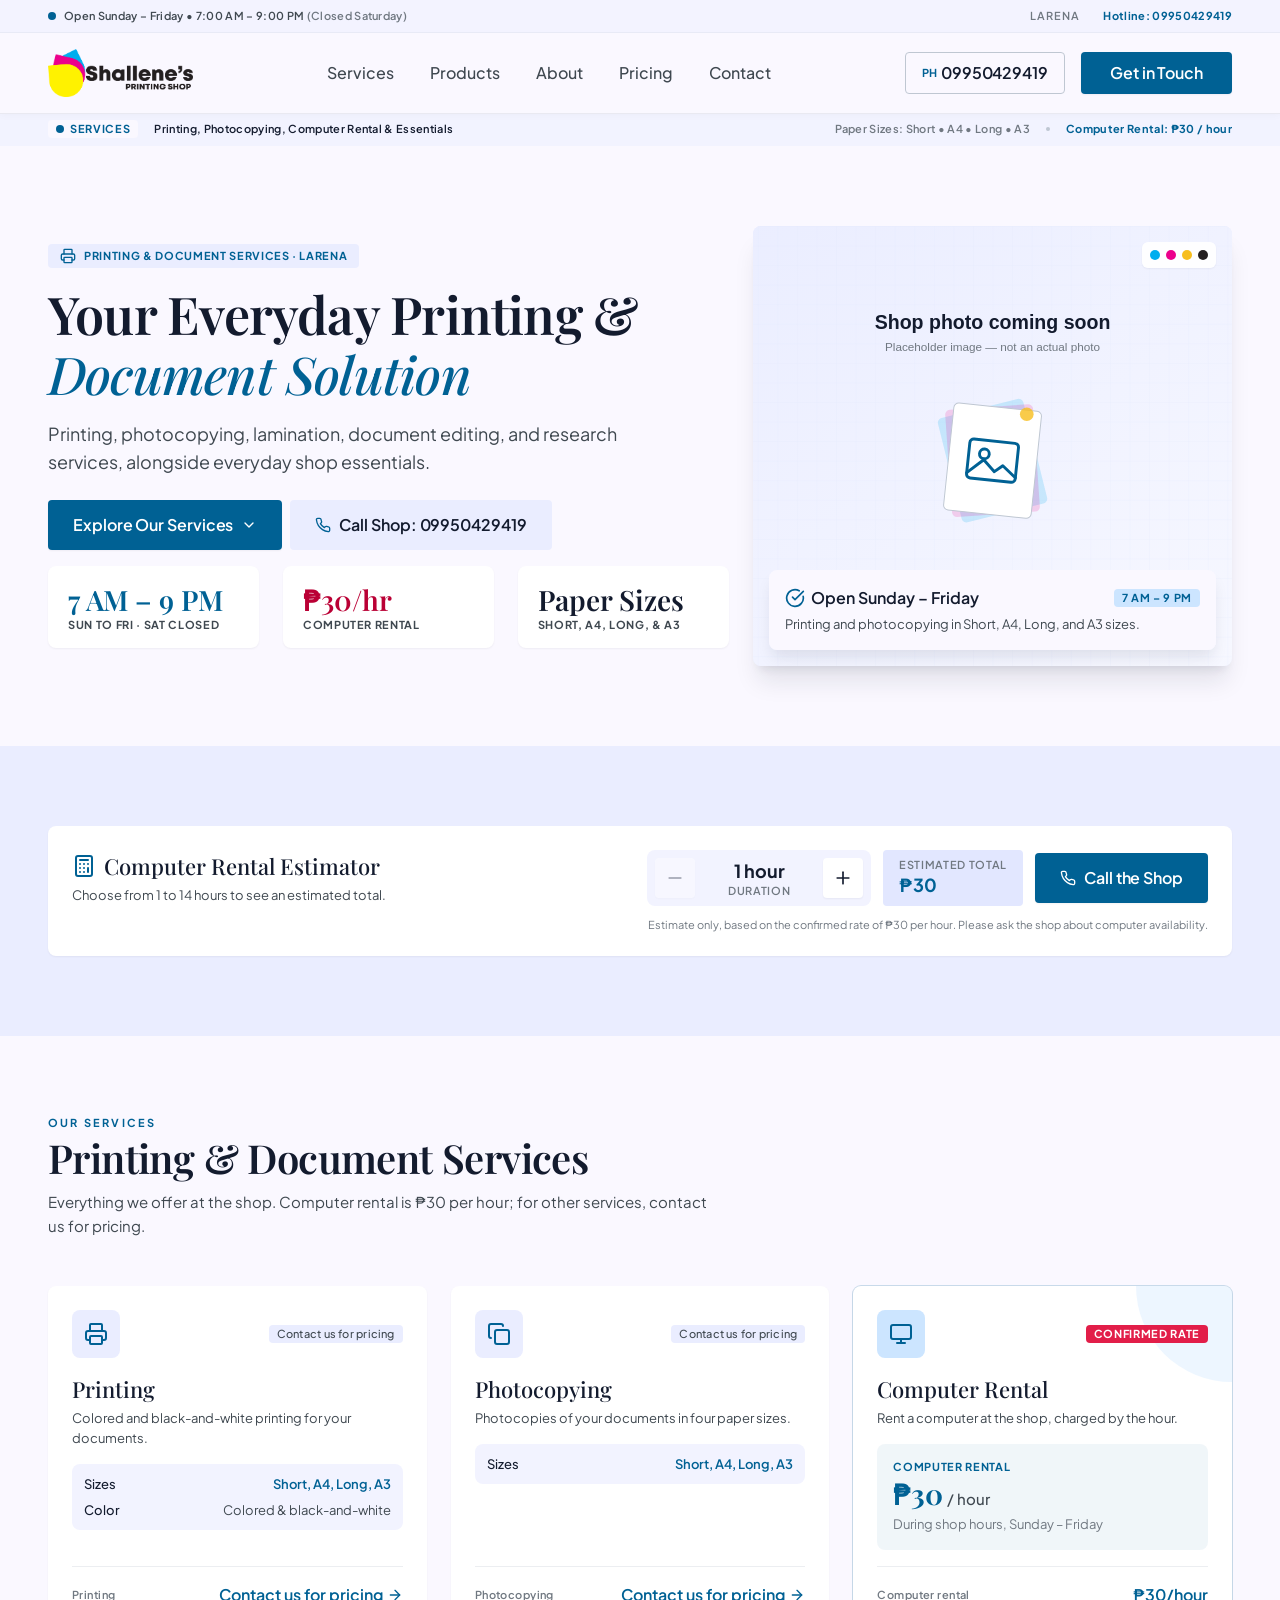
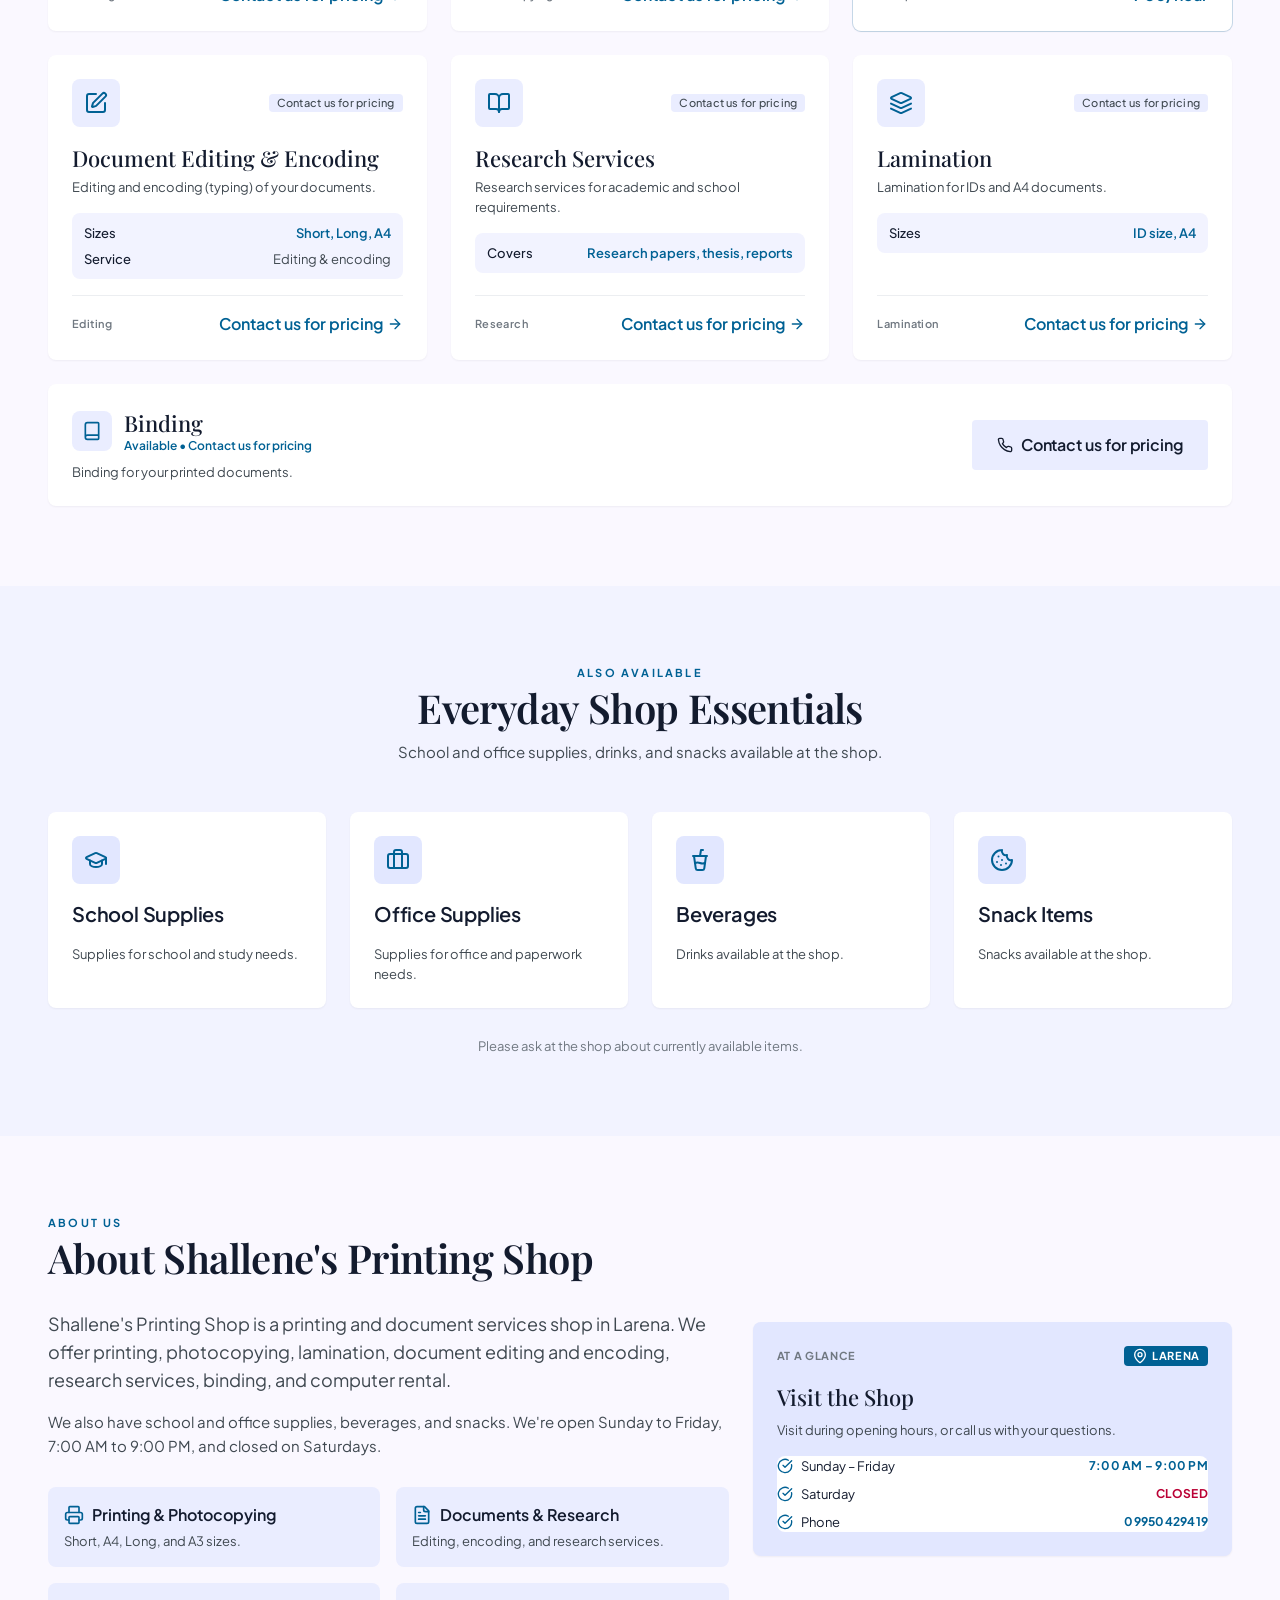
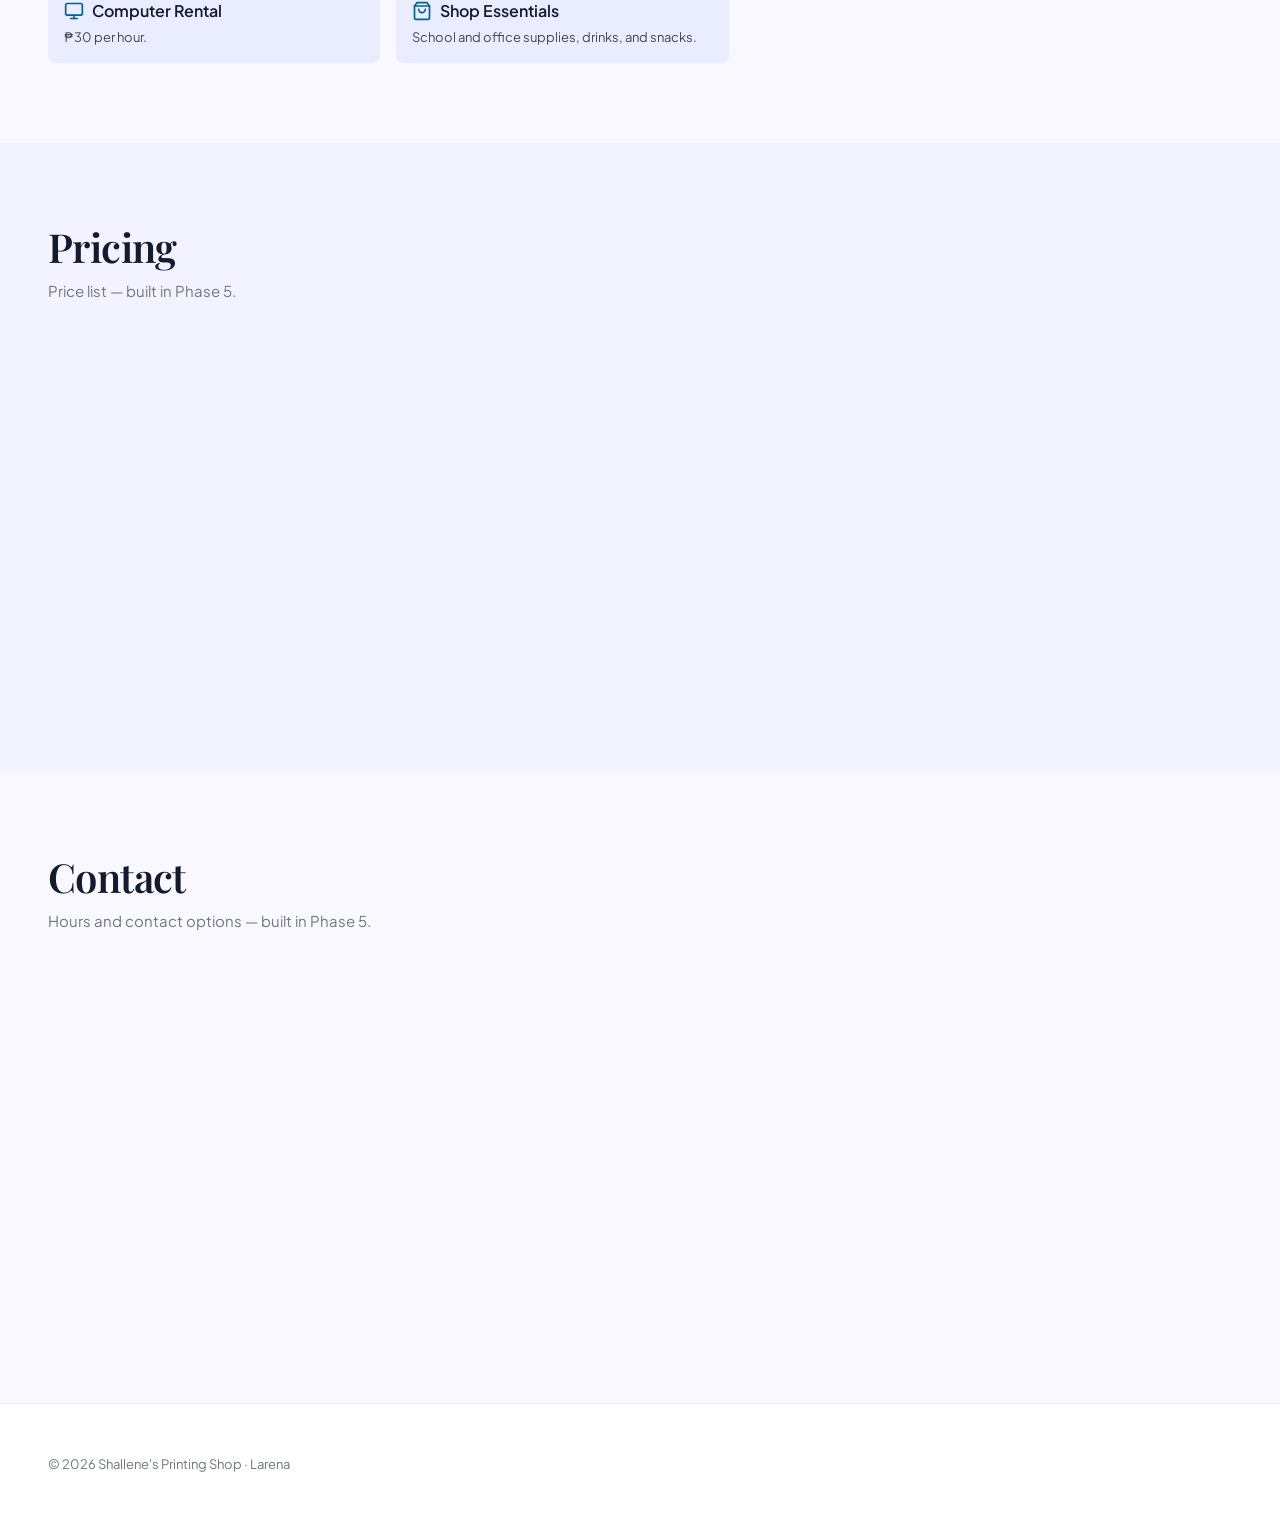
==== index.html @ 962539e9 "Phases 3-4: hero, rental estimator, Lucide icons, services, products, about" ====
<!DOCTYPE html>
<html lang="en">
<head>
  <meta charset="UTF-8">
  <!-- viewport-fit=cover lets the bottom navigation respect the iPhone home bar -->
  <meta name="viewport" content="width=device-width, initial-scale=1.0, viewport-fit=cover">

  <!-- SEO -->
  <title>Shallene's Printing Shop | Printing, Photocopying &amp; Document Services in Larena</title>
  <meta name="description" content="Shallene's Printing Shop in Larena offers printing, photocopying, lamination, document editing and encoding, research services, binding, and computer rental. Open Sunday to Friday, 7:00 AM – 9:00 PM.">

  <!-- Open Graph (how the page looks when shared on Facebook/Messenger) -->
  <meta property="og:type" content="website">
  <meta property="og:title" content="Shallene's Printing Shop">
  <meta property="og:description" content="Printing, photocopying, lamination, document services, and computer rental in Larena. Open Sunday to Friday, 7:00 AM – 9:00 PM.">
  <!-- TODO: add og:image and og:url once the website has a live address. -->

  <!-- Browser-tab icon (made from logo-icon.png) -->
  <link rel="icon" type="image/png" href="assets/images/logo/favicon.png">
  <link rel="apple-touch-icon" href="assets/images/logo/favicon.png">

  <!-- Fonts: Playfair Display (headings) and Plus Jakarta Sans (body text) -->
  <link rel="preconnect" href="https://fonts.googleapis.com">
  <link rel="preconnect" href="https://fonts.gstatic.com" crossorigin>
  <link rel="stylesheet" href="https://fonts.googleapis.com/css2?family=Playfair+Display:ital,wght@0,500;0,600;0,700;1,400;1,500&family=Plus+Jakarta+Sans:wght@400;500;600;700&display=swap">

  <!-- Styles: variables first, then base styles, then screen-size adjustments -->
  <link rel="stylesheet" href="css/variables.css">
  <link rel="stylesheet" href="css/style.css">
  <link rel="stylesheet" href="css/responsive.css">
</head>
<body>
  <a class="skip-link" href="#main-content">Skip to main content</a>

  <!-- ==================================================================
       ICON SPRITE
       Icons from Lucide (https://lucide.dev), v0.460.0, ISC License.
       Each icon is defined once here, then reused anywhere with:
       <svg class="icon" aria-hidden="true"><use href="#icon-phone"></use></svg>
       To add an icon: copy its SVG contents from lucide.dev into a new <symbol>.
       ================================================================== -->
  <svg class="icon-sprite" aria-hidden="true" xmlns="http://www.w3.org/2000/svg">
    <symbol id="icon-menu" viewBox="0 0 24 24">
      <line x1="4" x2="20" y1="12" y2="12"></line>
      <line x1="4" x2="20" y1="6" y2="6"></line>
      <line x1="4" x2="20" y1="18" y2="18"></line>
    </symbol>
    <symbol id="icon-close" viewBox="0 0 24 24">
      <path d="M18 6 6 18"></path>
      <path d="m6 6 12 12"></path>
    </symbol>
    <symbol id="icon-phone" viewBox="0 0 24 24">
      <path d="M22 16.92v3a2 2 0 0 1-2.18 2 19.79 19.79 0 0 1-8.63-3.07 19.5 19.5 0 0 1-6-6 19.79 19.79 0 0 1-3.07-8.67A2 2 0 0 1 4.11 2h3a2 2 0 0 1 2 1.72 12.84 12.84 0 0 0 .7 2.81 2 2 0 0 1-.45 2.11L8.09 9.91a16 16 0 0 0 6 6l1.27-1.27a2 2 0 0 1 2.11-.45 12.84 12.84 0 0 0 2.81.7A2 2 0 0 1 22 16.92z"></path>
    </symbol>
    <symbol id="icon-home" viewBox="0 0 24 24">
      <path d="M15 21v-8a1 1 0 0 0-1-1h-4a1 1 0 0 0-1 1v8"></path>
      <path d="M3 10a2 2 0 0 1 .709-1.528l7-5.999a2 2 0 0 1 2.582 0l7 5.999A2 2 0 0 1 21 10v9a2 2 0 0 1-2 2H5a2 2 0 0 1-2-2z"></path>
    </symbol>
    <symbol id="icon-printer" viewBox="0 0 24 24">
      <path d="M6 18H4a2 2 0 0 1-2-2v-5a2 2 0 0 1 2-2h16a2 2 0 0 1 2 2v5a2 2 0 0 1-2 2h-2"></path>
      <path d="M6 9V3a1 1 0 0 1 1-1h10a1 1 0 0 1 1 1v6"></path>
      <rect x="6" y="14" width="12" height="8" rx="1"></rect>
    </symbol>
    <symbol id="icon-bag" viewBox="0 0 24 24">
      <path d="M6 2 3 6v14a2 2 0 0 0 2 2h14a2 2 0 0 0 2-2V6l-3-4Z"></path>
      <path d="M3 6h18"></path>
      <path d="M16 10a4 4 0 0 1-8 0"></path>
    </symbol>
    <symbol id="icon-book" viewBox="0 0 24 24">
      <path d="M12 7v14"></path>
      <path d="M3 18a1 1 0 0 1-1-1V4a1 1 0 0 1 1-1h5a4 4 0 0 1 4 4 4 4 0 0 1 4-4h5a1 1 0 0 1 1 1v13a1 1 0 0 1-1 1h-6a3 3 0 0 0-3 3 3 3 0 0 0-3-3z"></path>
    </symbol>
    <symbol id="icon-tag" viewBox="0 0 24 24">
      <path d="M12.586 2.586A2 2 0 0 0 11.172 2H4a2 2 0 0 0-2 2v7.172a2 2 0 0 0 .586 1.414l8.704 8.704a2.426 2.426 0 0 0 3.42 0l6.58-6.58a2.426 2.426 0 0 0 0-3.42z"></path>
      <circle cx="7.5" cy="7.5" r=".5" fill="currentColor"></circle>
    </symbol>
    <symbol id="icon-message" viewBox="0 0 24 24">
      <path d="M21 15a2 2 0 0 1-2 2H7l-4 4V5a2 2 0 0 1 2-2h14a2 2 0 0 1 2 2z"></path>
    </symbol>
    <symbol id="icon-chevron-down" viewBox="0 0 24 24">
      <path d="m6 9 6 6 6-6"></path>
    </symbol>
    <symbol id="icon-arrow-right" viewBox="0 0 24 24">
      <path d="M5 12h14"></path>
      <path d="m12 5 7 7-7 7"></path>
    </symbol>
    <symbol id="icon-calendar" viewBox="0 0 24 24">
      <path d="M8 2v4"></path>
      <path d="M16 2v4"></path>
      <rect width="18" height="18" x="3" y="4" rx="2"></rect>
      <path d="M3 10h18"></path>
    </symbol>
    <symbol id="icon-clock" viewBox="0 0 24 24">
      <circle cx="12" cy="12" r="10"></circle>
      <polyline points="12 6 12 12 16 14"></polyline>
    </symbol>
    <symbol id="icon-monitor" viewBox="0 0 24 24">
      <rect width="20" height="14" x="2" y="3" rx="2"></rect>
      <line x1="8" x2="16" y1="21" y2="21"></line>
      <line x1="12" x2="12" y1="17" y2="21"></line>
    </symbol>
    <symbol id="icon-file" viewBox="0 0 24 24">
      <path d="M15 2H6a2 2 0 0 0-2 2v16a2 2 0 0 0 2 2h12a2 2 0 0 0 2-2V7Z"></path>
      <path d="M14 2v4a2 2 0 0 0 2 2h4"></path>
      <path d="M10 9H8"></path>
      <path d="M16 13H8"></path>
      <path d="M16 17H8"></path>
    </symbol>
    <symbol id="icon-check-circle" viewBox="0 0 24 24">
      <path d="M21.801 10A10 10 0 1 1 17 3.335"></path>
      <path d="m9 11 3 3L22 4"></path>
    </symbol>
    <symbol id="icon-calculator" viewBox="0 0 24 24">
      <rect width="16" height="20" x="4" y="2" rx="2"></rect>
      <line x1="8" x2="16" y1="6" y2="6"></line>
      <line x1="16" x2="16" y1="14" y2="18"></line>
      <path d="M16 10h.01"></path>
      <path d="M12 10h.01"></path>
      <path d="M8 10h.01"></path>
      <path d="M12 14h.01"></path>
      <path d="M8 14h.01"></path>
      <path d="M12 18h.01"></path>
      <path d="M8 18h.01"></path>
    </symbol>
    <symbol id="icon-minus" viewBox="0 0 24 24">
      <path d="M5 12h14"></path>
    </symbol>
    <symbol id="icon-plus" viewBox="0 0 24 24">
      <path d="M5 12h14"></path>
      <path d="M12 5v14"></path>
    </symbol>
    <symbol id="icon-copy" viewBox="0 0 24 24">
      <rect width="14" height="14" x="8" y="8" rx="2" ry="2"></rect>
      <path d="M4 16c-1.1 0-2-.9-2-2V4c0-1.1.9-2 2-2h10c1.1 0 2 .9 2 2"></path>
    </symbol>
    <symbol id="icon-edit" viewBox="0 0 24 24">
      <path d="M12 3H5a2 2 0 0 0-2 2v14a2 2 0 0 0 2 2h14a2 2 0 0 0 2-2v-7"></path>
      <path d="M18.375 2.625a1 1 0 0 1 3 3l-9.013 9.014a2 2 0 0 1-.853.505l-2.873.84a.5.5 0 0 1-.62-.62l.84-2.873a2 2 0 0 1 .506-.852z"></path>
    </symbol>
    <symbol id="icon-layers" viewBox="0 0 24 24">
      <path d="m12.83 2.18a2 2 0 0 0-1.66 0L2.6 6.08a1 1 0 0 0 0 1.83l8.58 3.91a2 2 0 0 0 1.66 0l8.58-3.9a1 1 0 0 0 0-1.83Z"></path>
      <path d="m22 17.65-9.17 4.16a2 2 0 0 1-1.66 0L2 17.65"></path>
      <path d="m22 12.65-9.17 4.16a2 2 0 0 1-1.66 0L2 12.65"></path>
    </symbol>
    <symbol id="icon-binding" viewBox="0 0 24 24">
      <path d="M4 19.5v-15A2.5 2.5 0 0 1 6.5 2H19a1 1 0 0 1 1 1v18a1 1 0 0 1-1 1H6.5a1 1 0 0 1 0-5H20"></path>
    </symbol>
    <symbol id="icon-graduation" viewBox="0 0 24 24">
      <path d="M21.42 10.922a1 1 0 0 0-.019-1.838L12.83 5.18a2 2 0 0 0-1.66 0L2.6 9.08a1 1 0 0 0 0 1.832l8.57 3.908a2 2 0 0 0 1.66 0z"></path>
      <path d="M22 10v6"></path>
      <path d="M6 12.5V16a6 3 0 0 0 12 0v-3.5"></path>
    </symbol>
    <symbol id="icon-briefcase" viewBox="0 0 24 24">
      <path d="M16 20V4a2 2 0 0 0-2-2h-4a2 2 0 0 0-2 2v16"></path>
      <rect width="20" height="14" x="2" y="6" rx="2"></rect>
    </symbol>
    <symbol id="icon-drink" viewBox="0 0 24 24">
      <path d="m6 8 1.75 12.28a2 2 0 0 0 2 1.72h4.54a2 2 0 0 0 2-1.72L18 8"></path>
      <path d="M5 8h14"></path>
      <path d="M7 15a6.47 6.47 0 0 1 5 0 6.47 6.47 0 0 0 5 0"></path>
      <path d="m12 8 1-6h2"></path>
    </symbol>
    <symbol id="icon-cookie" viewBox="0 0 24 24">
      <path d="M12 2a10 10 0 1 0 10 10 4 4 0 0 1-5-5 4 4 0 0 1-5-5"></path>
      <path d="M8.5 8.5v.01"></path>
      <path d="M16 15.5v.01"></path>
      <path d="M12 12v.01"></path>
      <path d="M11 17v.01"></path>
      <path d="M7 14v.01"></path>
    </symbol>
    <symbol id="icon-map-pin" viewBox="0 0 24 24">
      <path d="M20 10c0 4.993-5.539 10.193-7.399 11.799a1 1 0 0 1-1.202 0C9.539 20.193 4 14.993 4 10a8 8 0 0 1 16 0"></path>
      <circle cx="12" cy="10" r="3"></circle>
    </symbol>
  </svg>

  <!-- ==================================================================
       1. HEADER
       One header for all screen sizes:
       - Desktop (1024px+): info strip + logo + menu links + phone + "Get in Touch"
       - Phones/tablets: menu button + logo + call button + "current section" strip
       ================================================================== -->
  <header class="site-header">
    <!-- Desktop-only info strip -->
    <div class="top-strip">
      <div class="container top-strip__inner">
        <p class="top-strip__hours">
          <span class="status-dot" aria-hidden="true"></span>
          <span>Open Sunday – Friday • 7:00 AM – 9:00 PM <span class="top-strip__muted">(Closed Saturday)</span></span>
        </p>
        <div class="top-strip__meta">
          <span class="top-strip__location">Larena</span>
          <a class="top-strip__phone" href="tel:09950429419">Hotline: 09950429419</a>
        </div>
      </div>
    </div>

    <div class="container header-bar">
      <div class="header-bar__start">
        <!-- Opens the mobile menu (hidden on desktop) -->
        <button class="menu-toggle" type="button"
                aria-label="Open menu" aria-expanded="false" aria-controls="mobile-menu"
                data-menu-toggle>
          <svg class="icon icon--lg" aria-hidden="true"><use href="#icon-menu"></use></svg>
        </button>

        <a class="site-logo" href="#home">
          <img src="assets/images/logo/logo-primary-web.png" width="1641" height="545"
               alt="Shallene's Printing Shop — back to top">
        </a>
      </div>

      <!-- Desktop navigation -->
      <nav class="primary-nav" aria-label="Main">
        <a class="primary-nav__link" href="#services" data-nav-link>Services</a>
        <a class="primary-nav__link" href="#products" data-nav-link>Products</a>
        <a class="primary-nav__link" href="#about" data-nav-link>About</a>
        <a class="primary-nav__link" href="#pricing" data-nav-link>Pricing</a>
        <a class="primary-nav__link" href="#contact" data-nav-link>Contact</a>
      </nav>

      <div class="header-actions">
        <!-- Desktop -->
        <a class="button button--outline header-phone" href="tel:09950429419">
          <span class="header-phone__prefix">PH</span>
          <span>09950429419</span>
        </a>
        <a class="button button--primary header-cta" href="#contact">Get in Touch</a>

        <!-- Phones/tablets -->
        <a class="header-call" href="tel:09950429419" aria-label="Call the shop at 09950429419">
          <svg class="icon icon--sm" aria-hidden="true"><use href="#icon-phone"></use></svg>
          <span class="header-call__text">Call Shop</span>
        </a>
      </div>
    </div>

    <!-- Phones/tablets: shows which section you are viewing (updated by navigation.js) -->
    <div class="header-subbar">
      <p class="header-subbar__section" data-current-section>Home</p>
      <span class="header-subbar__location">Larena</span>
    </div>
  </header>

  <!-- ==================================================================
       MOBILE MENU (slide-out drawer, phones/tablets only)
       Starts hidden. navigation.js opens and closes it.
       ================================================================== -->
  <div class="mobile-menu" id="mobile-menu" role="dialog" aria-modal="true" aria-label="Site menu" hidden>
    <div class="mobile-menu__panel">
      <div class="mobile-menu__top">
        <div class="mobile-menu__head">
          <img class="mobile-menu__logo" src="assets/images/logo/logo-primary-web.png"
               width="1641" height="545" alt="Shallene's Printing Shop">
          <button class="mobile-menu__close" type="button" aria-label="Close menu" data-menu-close>
            <svg class="icon icon--lg" aria-hidden="true"><use href="#icon-close"></use></svg>
          </button>
        </div>

        <hr class="mobile-menu__divider">

        <nav class="mobile-menu__nav" aria-label="Mobile">
          <a class="mobile-menu__link" href="#home" data-nav-link>
            <svg class="icon" aria-hidden="true"><use href="#icon-home"></use></svg>Home
          </a>
          <a class="mobile-menu__link" href="#services" data-nav-link>
            <svg class="icon" aria-hidden="true"><use href="#icon-printer"></use></svg>Services
          </a>
          <a class="mobile-menu__link" href="#products" data-nav-link>
            <svg class="icon" aria-hidden="true"><use href="#icon-bag"></use></svg>Products
          </a>
          <a class="mobile-menu__link" href="#about" data-nav-link>
            <svg class="icon" aria-hidden="true"><use href="#icon-book"></use></svg>About Us
          </a>
          <a class="mobile-menu__link" href="#pricing" data-nav-link>
            <svg class="icon" aria-hidden="true"><use href="#icon-tag"></use></svg>Pricing
          </a>
          <a class="mobile-menu__link" href="#contact" data-nav-link>
            <svg class="icon" aria-hidden="true"><use href="#icon-message"></use></svg>Contact
          </a>
        </nav>
      </div>

      <div class="mobile-menu__bottom">
        <a class="button button--primary button--block" href="tel:09950429419">
          <svg class="icon" aria-hidden="true"><use href="#icon-phone"></use></svg>
          09950429419
        </a>
        <p class="mobile-menu__note">Open Sunday – Friday • 7:00 AM – 9:00 PM</p>
      </div>
    </div>
  </div>

  <main id="main-content">
    <!-- NOTE: "section-placeholder" and "placeholder-note" are temporary.
         Each section is built in a later phase and the placeholder removed. -->

    <!-- ==================================================================
         2. HOME: services strip + hero + featured highlights
         Some text differs between phones and larger screens, as in the
         Stitch designs. "phone-only" and "tablet-up" (style.css, section 4)
         show the right version for each screen size.
         ================================================================== -->
    <section id="home" class="home" data-nav-label="Home" aria-labelledby="hero-title">

      <!-- 2a. Services strip -->
      <div class="info-strip">
        <!-- Phones: small "open" card -->
        <div class="info-strip__card phone-only">
          <p class="info-strip__open">
            <span class="status-dot status-dot--yellow" aria-hidden="true"></span>
            Open Sun – Fri
          </p>
          <p class="info-strip__time">
            <svg class="icon icon--sm" aria-hidden="true"><use href="#icon-clock"></use></svg>
            7 AM – 9 PM
          </p>
        </div>

        <!-- Tablets and desktops: full-width strip -->
        <div class="container info-strip__bar tablet-up">
          <p class="info-strip__group">
            <span class="info-strip__chip">
              <span class="status-dot" aria-hidden="true"></span>
              Services
            </span>
            <span class="info-strip__services">Printing, Photocopying, Computer Rental &amp; Essentials</span>
          </p>
          <p class="info-strip__group">
            <span class="info-strip__muted">Paper Sizes: Short • A4 • Long • A3</span>
            <span class="info-strip__separator" aria-hidden="true"></span>
            <span class="info-strip__rate">Computer Rental: <span data-price="computer-rental">₱30</span> / hour</span>
          </p>
        </div>
      </div>

      <!-- 2b. Hero -->
      <div class="container hero">
        <div class="hero__content">
          <p class="hero__eyebrow">
            <!-- Phones: CMYK dots -->
            <span class="cmyk-dots phone-only" aria-hidden="true">
              <span></span><span></span><span></span><span></span>
            </span>
            <!-- Larger screens: printer icon -->
            <svg class="icon icon--sm tablet-up" aria-hidden="true"><use href="#icon-printer"></use></svg>
            Printing &amp; Document Services · Larena
          </p>

          <h1 class="hero__title" id="hero-title">
            Your Everyday Printing &amp; <span class="hero__title-accent">Document Solution</span>
          </h1>

          <p class="hero__lead">
            Printing, photocopying, lamination, document editing, and research services,
            alongside everyday shop essentials.
          </p>

          <div class="hero__actions">
            <a class="button button--primary hero__button" href="#services">
              <span>Explore Our Services</span>
              <svg class="icon icon--sm tablet-up" aria-hidden="true"><use href="#icon-chevron-down"></use></svg>
              <svg class="icon icon--sm phone-only" aria-hidden="true"><use href="#icon-arrow-right"></use></svg>
            </a>
            <a class="button hero__button hero__button--call" href="tel:09950429419">
              <svg class="icon icon--sm" aria-hidden="true"><use href="#icon-phone"></use></svg>
              <span>Call Shop: 09950429419</span>
            </a>
          </div>

          <!-- Featured highlights (these act as the "featured services") -->
          <ul class="hero__highlights" aria-label="Shop highlights">
            <li class="highlight">
              <p class="highlight__label phone-only">
                <svg class="icon icon--sm" aria-hidden="true"><use href="#icon-calendar"></use></svg>
                Operating hours
              </p>
              <p class="highlight__value highlight__value--primary">7 AM – 9 PM</p>
              <p class="highlight__note">Sun to Fri · Sat closed</p>
            </li>
            <li class="highlight">
              <p class="highlight__label highlight__label--accent phone-only">
                <svg class="icon icon--sm" aria-hidden="true"><use href="#icon-monitor"></use></svg>
                Confirmed rate
              </p>
              <p class="highlight__value highlight__value--accent">
                <span data-price="computer-rental">₱30</span><span class="tablet-up">/hr</span><span class="phone-only"> / hour</span>
              </p>
              <p class="highlight__note">Computer rental</p>
            </li>
            <li class="highlight highlight--wide">
              <span class="highlight__icon phone-only" aria-hidden="true">
                <svg class="icon icon--sm"><use href="#icon-file"></use></svg>
              </span>
              <div>
                <p class="highlight__label phone-only">Paper sizes</p>
                <p class="highlight__value">
                  <span class="tablet-up">Paper Sizes</span>
                  <span class="phone-only">Short • A4 • Long • A3</span>
                </p>
                <p class="highlight__note tablet-up">Short, A4, Long, &amp; A3</p>
              </div>
            </li>
          </ul>
        </div>

        <!-- Hero photo
             TO REPLACE THE PLACEHOLDER: put a real shop photo in
             assets/images/shop/ and change src (and alt) below. -->
        <figure class="hero__media">
          <img class="hero__photo" src="assets/images/shop/hero-placeholder.svg"
               width="1200" height="900"
               alt="Placeholder image: a photo of Shallene's Printing Shop is coming soon">

          <!-- Phones: caption over the photo -->
          <figcaption class="hero__overlay phone-only">
            <span class="hero__overlay-label">Printing &amp; Document Services</span>
            <span class="hero__overlay-text">Printing, photocopying, lamination &amp; more in Larena</span>
          </figcaption>

          <!-- Larger screens: CMYK dots + floating info card -->
          <span class="cmyk-dots cmyk-dots--chip tablet-up" aria-hidden="true">
            <span></span><span></span><span></span><span></span>
          </span>
          <div class="hero__photo-card tablet-up">
            <p class="hero__photo-card-head">
              <span class="hero__photo-card-title">
                <svg class="icon" aria-hidden="true"><use href="#icon-check-circle"></use></svg>
                Open Sunday – Friday
              </span>
              <span class="badge badge--primary">7 AM – 9 PM</span>
            </p>
            <p class="hero__photo-card-text">Printing and photocopying in Short, A4, Long, and A3 sizes.</p>
          </div>
        </figure>
      </div>
    </section>

    <!-- ==================================================================
         2c. COMPUTER RENTAL CALCULATOR
         data-rate is the price per hour used by js/main.js.
         If the rental price changes, update data-rate AND every
         data-price="computer-rental" on this page.
         ================================================================== -->
    <section class="rental" aria-labelledby="rental-title">
      <div class="container">
        <div class="rental__card" data-rental-calculator data-rate="30">
          <div class="rental__intro">
            <div class="rental__heading">
              <div>
                <span class="eyebrow phone-only">Estimate</span>
                <h2 class="rental__title" id="rental-title">
                  <svg class="icon icon--lg tablet-up" aria-hidden="true"><use href="#icon-calculator"></use></svg>
                  Computer Rental Estimator
                </h2>
              </div>
              <span class="badge badge--primary phone-only"><span><span data-price="computer-rental">₱30</span> / hour</span></span>
            </div>
            <p class="rental__text">Choose from 1 to 14 hours to see an estimated total.</p>
          </div>

          <div class="rental__controls">
            <div class="rental__stepper">
              <button class="rental__step" type="button" aria-label="Remove one hour" data-rental-decrease>
                <svg class="icon" aria-hidden="true"><use href="#icon-minus"></use></svg>
              </button>
              <div class="rental__hours">
                <output class="rental__hours-value" data-rental-hours aria-live="polite">1 hour</output>
                <span class="rental__hours-label">Duration</span>
              </div>
              <button class="rental__step" type="button" aria-label="Add one hour" data-rental-increase>
                <svg class="icon" aria-hidden="true"><use href="#icon-plus"></use></svg>
              </button>
            </div>

            <div class="rental__total">
              <span class="rental__total-label">Estimated total</span>
              <output class="rental__total-value" data-rental-total aria-live="polite">₱30</output>
            </div>

            <a class="button button--primary rental__call tablet-up" href="tel:09950429419">
              <svg class="icon icon--sm" aria-hidden="true"><use href="#icon-phone"></use></svg>
              <span>Call the Shop</span>
            </a>
          </div>

          <p class="rental__note">
            Estimate only, based on the confirmed rate of <span data-price="computer-rental">₱30</span> per hour.
            Please ask the shop about computer availability.
          </p>
        </div>
      </div>
    </section>

    <!-- ==================================================================
         3. SERVICES
         Only confirmed services, sizes, and prices.
         "Contact us for pricing" items are marked with data-price="…" so
         they are easy to find when the owner provides a price list.
         ================================================================== -->
    <section id="services" class="section services" data-nav-label="Services" aria-labelledby="services-title">
      <div class="container">
        <header class="section-header">
          <span class="eyebrow">Our Services</span>
          <h2 id="services-title">Printing &amp; Document Services</h2>
          <p class="section-header__text">
            Everything we offer at the shop. Computer rental is ₱30 per hour;
            for other services, contact us for pricing.
          </p>
        </header>

        <div class="services__grid">
          <!-- Printing -->
          <article class="service-card">
            <div class="service-card__top">
              <span class="service-card__icon" aria-hidden="true">
                <svg class="icon icon--lg"><use href="#icon-printer"></use></svg>
              </span>
              <span class="badge badge--neutral tablet-up" data-price="printing">Contact us for pricing</span>
            </div>
            <h3 class="service-card__title">Printing</h3>
            <p class="service-card__text">Colored and black-and-white printing for your documents.</p>
            <dl class="service-card__specs">
              <div><dt>Sizes</dt><dd class="service-card__highlight">Short, A4, Long, A3</dd></div>
              <div><dt>Color</dt><dd>Colored &amp; black-and-white</dd></div>
            </dl>
            <div class="service-card__footer">
              <span class="service-card__tag">Printing</span>
              <a class="service-card__link" href="#contact">
                <span data-price="printing">Contact us for pricing</span>
                <svg class="icon icon--sm" aria-hidden="true"><use href="#icon-arrow-right"></use></svg>
              </a>
            </div>
          </article>

          <!-- Photocopying -->
          <article class="service-card">
            <div class="service-card__top">
              <span class="service-card__icon" aria-hidden="true">
                <svg class="icon icon--lg"><use href="#icon-copy"></use></svg>
              </span>
              <span class="badge badge--neutral tablet-up" data-price="photocopying">Contact us for pricing</span>
            </div>
            <h3 class="service-card__title">Photocopying</h3>
            <p class="service-card__text">Photocopies of your documents in four paper sizes.</p>
            <dl class="service-card__specs">
              <div><dt>Sizes</dt><dd class="service-card__highlight">Short, A4, Long, A3</dd></div>
            </dl>
            <div class="service-card__footer">
              <span class="service-card__tag">Photocopying</span>
              <a class="service-card__link" href="#contact">
                <span data-price="photocopying">Contact us for pricing</span>
                <svg class="icon icon--sm" aria-hidden="true"><use href="#icon-arrow-right"></use></svg>
              </a>
            </div>
          </article>

          <!-- Computer rental (confirmed price) -->
          <article class="service-card service-card--featured">
            <div class="service-card__top">
              <span class="service-card__icon" aria-hidden="true">
                <svg class="icon icon--lg"><use href="#icon-monitor"></use></svg>
              </span>
              <span class="badge badge--accent tablet-up">Confirmed rate</span>
            </div>
            <h3 class="service-card__title">Computer Rental</h3>
            <p class="service-card__text">Rent a computer at the shop, charged by the hour.</p>
            <div class="service-card__price">
              <span class="service-card__price-label">Computer rental</span>
              <p class="service-card__price-value">
                <span class="service-card__price-amount" data-price="computer-rental">₱30</span>
                <span class="service-card__price-unit">/ hour</span>
              </p>
              <span class="service-card__price-note">During shop hours, Sunday – Friday</span>
            </div>
            <div class="service-card__footer">
              <span class="service-card__tag">Computer rental</span>
              <span class="service-card__rate"><span data-price="computer-rental">₱30</span>/hour</span>
            </div>
          </article>

          <!-- Document editing and encoding -->
          <article class="service-card">
            <div class="service-card__top">
              <span class="service-card__icon" aria-hidden="true">
                <svg class="icon icon--lg"><use href="#icon-edit"></use></svg>
              </span>
              <span class="badge badge--neutral tablet-up" data-price="editing-encoding">Contact us for pricing</span>
            </div>
            <h3 class="service-card__title">Document Editing &amp; Encoding</h3>
            <p class="service-card__text">Editing and encoding (typing) of your documents.</p>
            <dl class="service-card__specs">
              <div><dt>Sizes</dt><dd class="service-card__highlight">Short, Long, A4</dd></div>
              <div><dt>Service</dt><dd>Editing &amp; encoding</dd></div>
            </dl>
            <div class="service-card__footer">
              <span class="service-card__tag">Editing</span>
              <a class="service-card__link" href="#contact">
                <span data-price="editing-encoding">Contact us for pricing</span>
                <svg class="icon icon--sm" aria-hidden="true"><use href="#icon-arrow-right"></use></svg>
              </a>
            </div>
          </article>

          <!-- Research services -->
          <article class="service-card">
            <div class="service-card__top">
              <span class="service-card__icon" aria-hidden="true">
                <svg class="icon icon--lg"><use href="#icon-book"></use></svg>
              </span>
              <span class="badge badge--neutral tablet-up" data-price="research">Contact us for pricing</span>
            </div>
            <h3 class="service-card__title">Research Services</h3>
            <p class="service-card__text">Research services for academic and school requirements.</p>
            <dl class="service-card__specs">
              <div><dt>Covers</dt><dd class="service-card__highlight">Research papers, thesis, reports</dd></div>
            </dl>
            <div class="service-card__footer">
              <span class="service-card__tag">Research</span>
              <a class="service-card__link" href="#contact">
                <span data-price="research">Contact us for pricing</span>
                <svg class="icon icon--sm" aria-hidden="true"><use href="#icon-arrow-right"></use></svg>
              </a>
            </div>
          </article>

          <!-- Lamination -->
          <article class="service-card">
            <div class="service-card__top">
              <span class="service-card__icon" aria-hidden="true">
                <svg class="icon icon--lg"><use href="#icon-layers"></use></svg>
              </span>
              <span class="badge badge--neutral tablet-up" data-price="lamination">Contact us for pricing</span>
            </div>
            <h3 class="service-card__title">Lamination</h3>
            <p class="service-card__text">Lamination for IDs and A4 documents.</p>
            <dl class="service-card__specs">
              <div><dt>Sizes</dt><dd class="service-card__highlight">ID size, A4</dd></div>
            </dl>
            <div class="service-card__footer">
              <span class="service-card__tag">Lamination</span>
              <a class="service-card__link" href="#contact">
                <span data-price="lamination">Contact us for pricing</span>
                <svg class="icon icon--sm" aria-hidden="true"><use href="#icon-arrow-right"></use></svg>
              </a>
            </div>
          </article>

          <!-- Binding (full-width card) -->
          <article class="service-card service-card--wide">
            <div class="service-card__wide-main">
              <div class="service-card__wide-head">
                <span class="service-card__icon service-card__icon--small" aria-hidden="true">
                  <svg class="icon"><use href="#icon-binding"></use></svg>
                </span>
                <div>
                  <h3 class="service-card__title">Binding</h3>
                  <p class="service-card__status">Available • <span data-price="binding">Contact us for pricing</span></p>
                </div>
              </div>
              <p class="service-card__text">Binding for your printed documents.</p>
            </div>
            <a class="button button--tonal service-card__wide-button" href="#contact">
              <svg class="icon icon--sm" aria-hidden="true"><use href="#icon-phone"></use></svg>
              <span>Contact us for pricing</span>
            </a>
          </article>
        </div>
      </div>
    </section>

    <!-- ==================================================================
         4. PRODUCTS
         Categories only — no specific brands, items, stock, or prices.
         ================================================================== -->
    <section id="products" class="section products" data-nav-label="Products" aria-labelledby="products-title">
      <div class="container">
        <header class="section-header section-header--center">
          <span class="eyebrow products__eyebrow">Also Available</span>
          <h2 id="products-title">Everyday Shop Essentials</h2>
          <p class="section-header__text">School and office supplies, drinks, and snacks available at the shop.</p>
        </header>

        <ul class="products__grid">
          <li class="product-card">
            <span class="product-card__icon" aria-hidden="true">
              <svg class="icon icon--lg"><use href="#icon-graduation"></use></svg>
            </span>
            <h3 class="product-card__title">School Supplies</h3>
            <p class="product-card__text">Supplies for school and study needs.</p>
          </li>
          <li class="product-card">
            <span class="product-card__icon" aria-hidden="true">
              <svg class="icon icon--lg"><use href="#icon-briefcase"></use></svg>
            </span>
            <h3 class="product-card__title">Office Supplies</h3>
            <p class="product-card__text">Supplies for office and paperwork needs.</p>
          </li>
          <li class="product-card product-card--magenta">
            <span class="product-card__icon" aria-hidden="true">
              <svg class="icon icon--lg"><use href="#icon-drink"></use></svg>
            </span>
            <h3 class="product-card__title">Beverages</h3>
            <p class="product-card__text">Drinks available at the shop.</p>
          </li>
          <li class="product-card product-card--yellow">
            <span class="product-card__icon" aria-hidden="true">
              <svg class="icon icon--lg"><use href="#icon-cookie"></use></svg>
            </span>
            <h3 class="product-card__title">Snack Items</h3>
            <p class="product-card__text">Snacks available at the shop.</p>
          </li>
        </ul>

        <p class="products__note">Please ask at the shop about currently available items.</p>
      </div>
    </section>

    <!-- ==================================================================
         5. ABOUT
         Facts only. The owner can replace the paragraphs with their own story.
         ================================================================== -->
    <section id="about" class="section about" data-nav-label="About" aria-labelledby="about-title">
      <div class="container about__layout">
        <div class="about__story">
          <!-- Phones only: shop photo at the top of the card
               TO REPLACE THE PLACEHOLDER: put a real photo in
               assets/images/shop/ and change src (and alt) below. -->
          <figure class="about__photo phone-only">
            <img src="assets/images/shop/about-placeholder.svg" width="1200" height="520"
                 alt="Placeholder image: a photo of the shop interior is coming soon">
          </figure>

          <div class="about__body">
            <header class="section-header">
              <span class="eyebrow">About Us</span>
              <h2 id="about-title">About Shallene's Printing Shop</h2>
            </header>

            <p class="about__lead">
              Shallene's Printing Shop is a printing and document services shop in Larena.
              We offer printing, photocopying, lamination, document editing and encoding,
              research services, binding, and computer rental.
            </p>
            <p class="about__text">
              We also have school and office supplies, beverages, and snacks. We're open
              Sunday to Friday, 7:00 AM to 9:00 PM, and closed on Saturdays.
            </p>

            <ul class="about__facts">
              <li class="fact">
                <p class="fact__title">
                  <svg class="icon" aria-hidden="true"><use href="#icon-printer"></use></svg>
                  Printing &amp; Photocopying
                </p>
                <p class="fact__text">Short, A4, Long, and A3 sizes.</p>
              </li>
              <li class="fact">
                <p class="fact__title">
                  <svg class="icon" aria-hidden="true"><use href="#icon-file"></use></svg>
                  Documents &amp; Research
                </p>
                <p class="fact__text">Editing, encoding, and research services.</p>
              </li>
              <li class="fact">
                <p class="fact__title">
                  <svg class="icon" aria-hidden="true"><use href="#icon-monitor"></use></svg>
                  Computer Rental
                </p>
                <p class="fact__text"><span data-price="computer-rental">₱30</span> per hour.</p>
              </li>
              <li class="fact">
                <p class="fact__title">
                  <svg class="icon" aria-hidden="true"><use href="#icon-bag"></use></svg>
                  Shop Essentials
                </p>
                <p class="fact__text">School and office supplies, drinks, and snacks.</p>
              </li>
            </ul>
          </div>
        </div>

        <!-- Tablets and desktops: "at a glance" card -->
        <aside class="glance tablet-up" aria-label="Shop details at a glance">
          <div class="glance__head">
            <span class="glance__label">At a glance</span>
            <span class="glance__badge">
              <svg class="icon icon--sm" aria-hidden="true"><use href="#icon-map-pin"></use></svg>
              Larena
            </span>
          </div>
          <h3 class="glance__title">Visit the Shop</h3>
          <p class="glance__text">Visit during opening hours, or call us with your questions.</p>
          <ul class="glance__list">
            <li>
              <span><svg class="icon icon--sm" aria-hidden="true"><use href="#icon-check-circle"></use></svg>Sunday – Friday</span>
              <span class="glance__value">7:00 AM – 9:00 PM</span>
            </li>
            <li>
              <span><svg class="icon icon--sm" aria-hidden="true"><use href="#icon-check-circle"></use></svg>Saturday</span>
              <span class="glance__value glance__value--closed">Closed</span>
            </li>
            <li>
              <span><svg class="icon icon--sm" aria-hidden="true"><use href="#icon-check-circle"></use></svg>Phone</span>
              <a class="glance__value" href="tel:09950429419">09950429419</a>
            </li>
          </ul>
        </aside>
      </div>
    </section>

    <!-- 6. Pricing (Phase 5) -->
    <section id="pricing" class="section pricing section-placeholder" data-nav-label="Pricing" aria-labelledby="pricing-title">
      <div class="container">
        <h2 id="pricing-title">Pricing</h2>
        <p class="placeholder-note">Price list — built in Phase 5.</p>
      </div>
    </section>

    <!-- 7. Contact (Phase 5) -->
    <section id="contact" class="section contact section-placeholder" data-nav-label="Contact" aria-labelledby="contact-title">
      <div class="container">
        <h2 id="contact-title">Contact</h2>
        <p class="placeholder-note">Hours and contact options — built in Phase 5.</p>
      </div>
    </section>
  </main>

  <!-- 8. Footer (Phase 5) -->
  <footer class="site-footer">
    <div class="container">
      <p>&copy; <span data-current-year></span> Shallene's Printing Shop · Larena</p>
    </div>
  </footer>

  <!-- ==================================================================
       BOTTOM NAVIGATION (phones/tablets only)
       The page has matching bottom padding (see "Page layout" in style.css)
       so this bar never covers content.
       ================================================================== -->
  <nav class="bottom-nav" aria-label="Quick links">
    <div class="bottom-nav__list">
      <a class="bottom-nav__link" href="#home" data-nav-link>
        <svg class="icon" aria-hidden="true"><use href="#icon-home"></use></svg>
        <span>Home</span>
      </a>
      <a class="bottom-nav__link" href="#services" data-nav-link>
        <svg class="icon" aria-hidden="true"><use href="#icon-printer"></use></svg>
        <span>Services</span>
      </a>
      <a class="bottom-nav__link" href="#products" data-nav-link>
        <svg class="icon" aria-hidden="true"><use href="#icon-bag"></use></svg>
        <span>Products</span>
      </a>
      <a class="bottom-nav__link" href="#contact" data-nav-link>
        <svg class="icon" aria-hidden="true"><use href="#icon-message"></use></svg>
        <span>Contact</span>
      </a>
    </div>
  </nav>

  <!-- Scripts: navigation.js must load before main.js -->
  <script src="js/navigation.js"></script>
  <script src="js/main.js"></script>
</body>
</html>
---- css/variables.css ----
/* ==========================================================================
   variables.css — Design system tokens
   --------------------------------------------------------------------------
   Every color, font, size, and spacing value used on the site lives here.
   To change the look of the whole website, edit a value in this file
   instead of hunting through style.css.

   Source: Google Stitch "Editorial Precision Print" design
   (docs/design-references/stitch-revised/DESIGN.md) plus the official logo.
   ========================================================================== */

:root {
  /* ---------- Official logo colors ----------
     Exact colors from the logo files. Used for small decorative accents
     (for example the CMYK dots), not for text. */
  --color-logo-cyan: #00aeef;
  --color-logo-magenta: #ec008c;
  --color-logo-yellow: #fff200;
  --color-logo-charcoal: #231f20;

  /* ---------- Surfaces (backgrounds) ----------
     White and light lavender, from lightest to darkest. */
  --color-surface-lowest: #ffffff;   /* cards */
  --color-surface: #faf8ff;          /* page background */
  --color-surface-low: #f2f3ff;      /* alternate sections, inset panels */
  --color-surface-container: #eaedff;
  --color-surface-high: #e2e7ff;     /* active nav link, highlighted panels */
  --color-surface-highest: #dae2fd;
  --color-inverse-surface: #283044;  /* dark overlay behind the mobile menu */

  /* ---------- Text and lines ---------- */
  --color-on-surface: #131b2e;          /* main text and headings */
  --color-on-surface-variant: #3f4850;  /* secondary text */
  --color-outline: #707881;             /* muted labels */
  --color-outline-variant: #bfc7d2;     /* borders and dividers */

  /* ---------- Accent colors ---------- */
  --color-primary: #006194;             /* cyan-blue: buttons, links, active states */
  --color-primary-hover: #007bb9;
  --color-on-primary: #ffffff;          /* text on primary buttons */
  --color-primary-soft: #cce5ff;        /* light cyan badge background */
  --color-primary-dark: #004b73;

  --color-secondary: #ba0035;           /* magenta accent text, e.g. "Closed" */
  --color-secondary-bright: #e21e49;    /* magenta badge background */

  --color-tertiary: #755800;            /* yellow accent text (readable on white) */
  --color-tertiary-bright: #f7be1d;     /* yellow accent decoration */

  /* ---------- Typography ---------- */
  --font-heading: "Playfair Display", Georgia, "Times New Roman", serif;
  --font-body: "Plus Jakarta Sans", "Segoe UI", Roboto, Arial, sans-serif;

  --font-weight-regular: 400;
  --font-weight-medium: 500;
  --font-weight-semibold: 600;
  --font-weight-bold: 700;

  /* Type scale — each size is paired with its line height (from DESIGN.md) */
  --text-display-size: 3.25rem;          /* 52px desktop hero */
  --text-display-line: 3.75rem;
  --text-display-mobile-size: 2.25rem;   /* 36px */
  --text-display-mobile-line: 2.75rem;
  --text-headline-lg-size: 2.5rem;       /* 40px section titles */
  --text-headline-lg-line: 3rem;
  --text-headline-lg-mobile-size: 1.75rem; /* 28px */
  --text-headline-lg-mobile-line: 2.25rem;
  --text-headline-md-size: 1.75rem;      /* 28px */
  --text-headline-md-line: 2.25rem;
  --text-headline-sm-size: 1.375rem;     /* 22px card titles */
  --text-headline-sm-line: 1.875rem;
  --text-card-title-mobile-size: 1.25rem; /* 20px card titles on phones */
  --text-card-title-mobile-line: 1.75rem;
  --text-title-lg-size: 1.125rem;        /* 18px */
  --text-title-lg-line: 1.625rem;
  --text-title-md-size: 1rem;            /* 16px nav links, buttons */
  --text-title-md-line: 1.5rem;
  --text-body-lg-size: 1.125rem;         /* 18px intro paragraphs */
  --text-body-lg-line: 1.75rem;
  --text-body-md-size: 0.9375rem;        /* 15px normal text */
  --text-body-md-line: 1.5rem;
  --text-body-sm-size: 0.8125rem;        /* 13px small text */
  --text-body-sm-line: 1.25rem;
  --text-label-md-size: 0.75rem;         /* 12px */
  --text-label-md-line: 1rem;
  --text-label-sm-size: 0.6875rem;       /* 11px uppercase labels */
  --text-label-sm-line: 0.875rem;

  /* ---------- Spacing ---------- */
  --space-xs: 0.25rem;   /* 4px */
  --space-sm: 0.5rem;    /* 8px */
  --space-md: 1rem;      /* 16px */
  --space-lg: 1.75rem;   /* 28px — card padding */
  --space-xl: 3rem;      /* 48px — between sections */

  --gutter: 1.5rem;      /* gap between cards */
  --gutter-mobile: 1rem;

  /* Vertical space above/below each section, and inside each card.
     Phones use these values; responsive.css makes them larger on desktop. */
  --section-space: 3rem;   /* 48px phones → 80px desktop */
  --card-padding: 1.25rem; /* 20px phones → 24px desktop */

  /* ---------- Layout ---------- */
  --container-max-width: 1280px;
  --page-margin: 1.25rem;          /* side margin on phones (20px) */
  --page-margin-tablet: 2rem;      /* 32px */
  --page-margin-desktop: 3rem;     /* 48px */

  /* Fixed header and bottom navigation sizes.
     The page is padded by these amounts so nothing hides underneath them. */
  --top-strip-height: 32px;        /* desktop info strip */
  --header-bar-height: 64px;       /* mobile header bar */
  --header-bar-height-desktop: 80px;
  --header-subbar-height: 28px;    /* mobile "current section" strip */
  --bottom-nav-height: 64px;       /* mobile bottom navigation */

  /* ---------- Shape ---------- */
  --radius-sm: 2px;
  --radius: 4px;       /* buttons, badges, nav links */
  --radius-lg: 8px;    /* cards */
  --radius-round: 999px;

  /* ---------- Shadows (very soft, paper-like) ---------- */
  --shadow-sm: 0 1px 2px rgba(19, 27, 46, 0.05);
  --shadow-md: 0 8px 24px -4px rgba(19, 27, 46, 0.08);
  --shadow-header: 0 1px 8px rgba(0, 0, 0, 0.03);
  --shadow-bottom-nav: 0 -2px 12px rgba(19, 27, 46, 0.04);
  --shadow-drawer: 0 25px 50px -12px rgba(19, 27, 46, 0.25);

  /* ---------- Motion ---------- */
  --transition-fast: 150ms ease;
}
---- css/style.css ----
/* ==========================================================================
   style.css — Base styles, shared components, and page sections
   --------------------------------------------------------------------------
   Written "mobile first": these rules target phones. Wider screens are
   adjusted in responsive.css.

   Contents
     1. Reset
     2. Page layout (fixed header + bottom nav spacing)
     3. Typography
     4. Utilities
     5. Icons
     6. Shared components (buttons, badges, cards, eyebrow labels)
     7. Header
     8. Mobile menu (slide-out drawer)
     9. Bottom navigation (phones and tablets)
    10. Sections
    11. Footer
   ========================================================================== */


/* ---------- 1. Reset ---------- */
*,
*::before,
*::after {
  box-sizing: border-box;
}

body,
h1,
h2,
h3,
h4,
p,
ul,
ol,
figure {
  margin: 0;
}

ul[class],
ol[class] {
  padding: 0;
  list-style: none;
}

img {
  display: block;
  max-width: 100%;
  height: auto;
}

button {
  font: inherit;
  color: inherit;
  background: none;
  border: 0;
  padding: 0;
  cursor: pointer;
}


/* ---------- 2. Page layout ---------- */
:root {
  /* Total height of the fixed header on phones/tablets:
     header bar (64px) + "current section" strip (28px) = 92px.
     responsive.css changes this for desktop. */
  --header-height: calc(var(--header-bar-height) + var(--header-subbar-height));

  /* Space kept free at the bottom of the page for the bottom navigation.
     env(safe-area-inset-bottom) adds room for the iPhone home bar. */
  --bottom-nav-space: calc(var(--bottom-nav-height) + env(safe-area-inset-bottom, 0px));
}

html {
  scroll-behavior: smooth;
  /* When a nav link jumps to a section, stop below the fixed header. */
  scroll-padding-top: calc(var(--header-height) + var(--space-md));
}

body {
  /* Push the page down/up so the fixed header and bottom nav never cover content. */
  padding-top: var(--header-height);
  padding-bottom: var(--bottom-nav-space);

  font-family: var(--font-body);
  font-size: var(--text-body-md-size);
  line-height: var(--text-body-md-line);
  color: var(--color-on-surface);
  background-color: var(--color-surface);
  -webkit-font-smoothing: antialiased;
  overflow-x: hidden;
}

/* While the mobile menu is open, stop the page behind it from scrolling. */
body.is-menu-open {
  overflow: hidden;
}


/* ---------- 3. Typography ---------- */
h1,
h2,
h3 {
  font-family: var(--font-heading);
  font-weight: var(--font-weight-semibold);
  color: var(--color-on-surface);
}

h1 {
  font-size: var(--text-display-mobile-size);
  line-height: var(--text-display-mobile-line);
  letter-spacing: -0.01em;
}

h2 {
  font-size: var(--text-headline-lg-mobile-size);
  line-height: var(--text-headline-lg-mobile-line);
  letter-spacing: -0.01em;
}

h3 {
  font-size: var(--text-headline-sm-size);
  line-height: var(--text-headline-sm-line);
  font-weight: var(--font-weight-medium);
}

a {
  color: var(--color-primary);
}

:focus-visible {
  outline: 2px solid var(--color-primary);
  outline-offset: 2px;
}

::selection {
  background: var(--color-primary-soft);
  color: var(--color-on-surface);
}


/* ---------- 4. Utilities ---------- */
.container {
  width: 100%;
  max-width: var(--container-max-width);
  margin-inline: auto;
  padding-inline: var(--page-margin);
}

.visually-hidden {
  position: absolute;
  width: 1px;
  height: 1px;
  padding: 0;
  margin: -1px;
  overflow: hidden;
  clip: rect(0, 0, 0, 0);
  white-space: nowrap;
  border: 0;
}

.skip-link {
  position: fixed;
  top: var(--space-sm);
  left: var(--space-sm);
  z-index: 100;
  padding: var(--space-sm) var(--space-md);
  background: var(--color-on-surface);
  color: var(--color-on-primary);
  border-radius: var(--radius);
  transform: translateY(-200%);
}

.skip-link:focus {
  transform: translateY(0);
}


/* ---------- 5. Icons ---------- */
/* Icons are drawn once in the SVG "sprite" at the top of index.html and
   reused with <svg class="icon"><use href="#icon-name"></use></svg>. */
.icon-sprite {
  position: absolute;
  width: 0;
  height: 0;
  overflow: hidden;
}

.icon {
  flex-shrink: 0;
  width: 1.25rem;
  height: 1.25rem;
  fill: none;
  stroke: currentColor;
  stroke-width: 2;
  stroke-linecap: round;
  stroke-linejoin: round;
}

.icon--sm { width: 1rem; height: 1rem; }
.icon--lg { width: 1.5rem; height: 1.5rem; }


/* ---------- 6. Shared components ---------- */

/* Buttons
   <a class="button button--primary">…</a> */
.button {
  display: inline-flex;
  align-items: center;
  justify-content: center;
  gap: var(--space-sm);
  min-height: 44px;           /* comfortable tap size */
  padding: 0.75rem 1.5rem;
  border: 1px solid transparent;
  border-radius: var(--radius);
  font-family: var(--font-body);
  font-size: var(--text-title-md-size);
  line-height: var(--text-title-md-line);
  font-weight: var(--font-weight-semibold);
  letter-spacing: -0.005em;
  text-decoration: none;
  transition: background-color var(--transition-fast), color var(--transition-fast),
    border-color var(--transition-fast);
}

.button--primary {
  background: var(--color-primary);
  color: var(--color-on-primary);
  box-shadow: var(--shadow-sm);
}

.button--primary:hover {
  background: var(--color-primary-hover);
}

.button--tonal {
  background: var(--color-surface-container);
  color: var(--color-on-surface);
}

.button--tonal:hover {
  background: var(--color-surface-high);
}

.button--outline {
  background: transparent;
  border-color: var(--color-outline-variant);
  color: var(--color-on-surface);
}

.button--outline:hover {
  background: var(--color-surface-container);
}

.button--block {
  width: 100%;
}

/* Small uppercase label shown above section headings, e.g. "OUR SERVICES" */
.eyebrow {
  display: block;
  font-size: var(--text-label-sm-size);
  line-height: var(--text-label-sm-line);
  font-weight: var(--font-weight-bold);
  letter-spacing: 0.2em;
  text-transform: uppercase;
  color: var(--color-primary);
}

/* Badges / chips, e.g. "SUN – FRI" or "Contact us for pricing" */
.badge {
  display: inline-flex;
  align-items: center;
  gap: 0.375rem;
  padding: 0.125rem 0.5rem;
  border-radius: var(--radius);
  font-size: var(--text-label-sm-size);
  line-height: var(--text-label-sm-line);
  font-weight: var(--font-weight-bold);
  letter-spacing: 0.06em;
  white-space: nowrap;      /* keep short badges on one line */
}

.badge--primary {
  background: var(--color-primary-soft);
  color: var(--color-primary);
}

.badge--neutral {
  background: var(--color-surface-container);
  color: var(--color-on-surface-variant);
  font-weight: var(--font-weight-medium);
  letter-spacing: 0.02em;
}

.badge--accent {
  background: var(--color-secondary-bright);
  color: var(--color-on-primary);
  text-transform: uppercase;
}

/* Cards — white "sheets" with a soft shadow */
.card {
  background: var(--color-surface-lowest);
  border-radius: var(--radius-lg);
  padding: var(--card-padding);
  box-shadow: var(--shadow-sm);
}

/* Small round status dot (e.g. next to the opening hours) */
.status-dot {
  display: inline-block;
  flex-shrink: 0;
  width: 0.5rem;
  height: 0.5rem;
  border-radius: var(--radius-round);
  background: var(--color-primary);
}

.status-dot--yellow {
  width: 0.625rem;
  height: 0.625rem;
  background: var(--color-tertiary-bright);
}

/* Four dots in the logo's cyan, magenta, yellow, and black */
.cmyk-dots {
  display: inline-flex;
  align-items: center;
  gap: 0.375rem;
}

.cmyk-dots span {
  width: 0.75rem;
  height: 0.375rem;
  border-radius: var(--radius-round);
}

.cmyk-dots span:nth-child(1) { background: var(--color-logo-cyan); }
.cmyk-dots span:nth-child(2) { background: var(--color-logo-magenta); }
.cmyk-dots span:nth-child(3) { background: var(--color-tertiary-bright); }
.cmyk-dots span:nth-child(4) { background: var(--color-logo-charcoal); }


/* ---------- 7. Header ---------- */
.site-header {
  position: fixed;
  top: 0;
  left: 0;
  right: 0;
  z-index: 50;
  background: rgba(250, 248, 255, 0.92);
  -webkit-backdrop-filter: blur(24px);
  backdrop-filter: blur(24px);
  border-bottom: 1px solid rgba(191, 199, 210, 0.3);
  box-shadow: var(--shadow-header);
}

/* 7a. Desktop info strip (hidden on phones/tablets — see responsive.css) */
.top-strip {
  display: none;
  background: rgba(242, 243, 255, 0.8);
  border-bottom: 1px solid rgba(191, 199, 210, 0.2);
  font-size: var(--text-label-sm-size);
  line-height: var(--text-label-sm-line);
  font-weight: var(--font-weight-semibold);
  letter-spacing: 0.03em;
  color: var(--color-on-surface-variant);
}

.top-strip__inner {
  height: var(--top-strip-height);
  display: flex;
  align-items: center;
  justify-content: space-between;
  gap: var(--gutter);
}

.top-strip__hours {
  display: flex;
  align-items: center;
  gap: var(--space-sm);
}

.top-strip__muted {
  color: var(--color-outline);
}

.top-strip__meta {
  display: flex;
  align-items: center;
  gap: var(--gutter);
}

.top-strip__location {
  text-transform: uppercase;
  letter-spacing: 0.08em;
  color: var(--color-outline);
}

.top-strip__phone {
  font-weight: var(--font-weight-bold);
  text-decoration: none;
}

.top-strip__phone:hover {
  color: var(--color-primary-dark);
}

/* 7b. Main header bar: logo, navigation, actions */
.header-bar {
  height: var(--header-bar-height);
  display: flex;
  align-items: center;
  justify-content: space-between;
  gap: var(--space-sm);
}

.header-bar__start {
  display: flex;
  align-items: center;
  gap: var(--space-xs);
  min-width: 0;
}

.menu-toggle {
  display: inline-flex;
  align-items: center;
  justify-content: center;
  width: 44px;
  height: 44px;
  margin-left: -10px;        /* lines the icon up with the page margin */
  border-radius: var(--radius);
  color: var(--color-on-surface-variant);
}

.menu-toggle:hover {
  color: var(--color-on-surface);
  background: var(--color-surface-high);
}

/* Logo: only the height is set, so the width follows automatically
   and the logo is never stretched. */
.site-logo {
  display: block;
  flex-shrink: 0;
}

.site-logo img {
  height: 40px;
  width: auto;
}

/* Desktop navigation links (hidden on phones/tablets) */
.primary-nav {
  display: none;
}

.primary-nav__link {
  padding: var(--space-sm) var(--space-md);
  border-radius: var(--radius);
  font-size: var(--text-title-md-size);
  line-height: var(--text-title-md-line);
  font-weight: var(--font-weight-medium);
  color: var(--color-on-surface-variant);
  text-decoration: none;
  transition: background-color var(--transition-fast), color var(--transition-fast);
}

.primary-nav__link:hover {
  color: var(--color-on-surface);
  background: var(--color-surface-container);
}

.primary-nav__link.is-active {
  color: var(--color-primary);
  background: var(--color-surface-high);
  font-weight: var(--font-weight-semibold);
}

.header-actions {
  display: flex;
  align-items: center;
  gap: var(--space-md);
}

/* Desktop-only actions (shown in responsive.css) */
.header-phone,
.header-cta {
  display: none;
}

.header-phone__prefix {
  font-size: var(--text-label-sm-size);
  font-weight: var(--font-weight-bold);
  color: var(--color-primary);
}

.header-cta {
  padding-inline: var(--space-lg);
}

/* Phone/tablet call button */
.header-call {
  display: inline-flex;
  align-items: center;
  gap: 0.375rem;
  height: 40px;
  padding-inline: 0.75rem;
  border-radius: var(--radius);
  background: var(--color-surface-low);
  color: var(--color-primary);
  font-size: var(--text-label-md-size);
  font-weight: var(--font-weight-semibold);
  letter-spacing: 0.04em;
  text-decoration: none;
}

.header-call:hover {
  background: var(--color-surface-container);
}

.header-call__text {
  display: none;            /* shown from 640px wide */
}

/* 7c. Phone/tablet strip showing which section you are viewing */
.header-subbar {
  height: var(--header-subbar-height);
  padding-inline: var(--page-margin);
  display: flex;
  align-items: center;
  justify-content: space-between;
  background: rgba(255, 255, 255, 0.5);
  font-size: var(--text-label-sm-size);
  line-height: var(--text-label-sm-line);
  font-weight: var(--font-weight-semibold);
  letter-spacing: 0.06em;
}

.header-subbar__section {
  text-transform: uppercase;
  color: var(--color-outline);
}

.header-subbar__location {
  color: var(--color-primary);
}


/* ---------- 8. Mobile menu (slide-out drawer) ---------- */
/* The menu uses the HTML "hidden" attribute; navigation.js removes it to open. */
.mobile-menu[hidden] {
  display: none;
}

.mobile-menu {
  position: fixed;
  inset: 0;
  z-index: 60;                         /* above the header and bottom nav */
  background: rgba(40, 48, 68, 0.4);   /* dimmed page behind the menu */
  -webkit-backdrop-filter: blur(4px);
  backdrop-filter: blur(4px);
}

/* Opening animation: the dark background fades in, the panel slides in
   from the left. navigation.js adds "is-closing" to play them in reverse. */
.mobile-menu {
  animation: menu-fade-in 250ms ease-out;
}

.mobile-menu .mobile-menu__panel {
  animation: menu-slide-in 300ms cubic-bezier(0.22, 1, 0.36, 1);
}

.mobile-menu.is-closing {
  animation: menu-fade-out 200ms ease-in forwards;
}

.mobile-menu.is-closing .mobile-menu__panel {
  animation: menu-slide-out 200ms ease-in forwards;
}

@keyframes menu-fade-in {
  from { opacity: 0; }
  to { opacity: 1; }
}

@keyframes menu-fade-out {
  from { opacity: 1; }
  to { opacity: 0; }
}

@keyframes menu-slide-in {
  from { transform: translateX(-100%); }
  to { transform: translateX(0); }
}

@keyframes menu-slide-out {
  from { transform: translateX(0); }
  to { transform: translateX(-100%); }
}

.mobile-menu__panel {
  width: 80%;
  max-width: 320px;
  height: 100%;
  overflow-y: auto;
  display: flex;
  flex-direction: column;
  justify-content: space-between;
  gap: var(--space-lg);
  padding: var(--space-lg);
  padding-bottom: calc(var(--space-lg) + env(safe-area-inset-bottom, 0px));
  background: var(--color-surface-lowest);
  box-shadow: var(--shadow-drawer);
}

.mobile-menu__top {
  display: flex;
  flex-direction: column;
  gap: var(--space-lg);
}

.mobile-menu__head {
  display: flex;
  align-items: center;
  justify-content: space-between;
}

.mobile-menu__logo {
  height: 32px;
  width: auto;
}

.mobile-menu__close {
  display: inline-flex;
  align-items: center;
  justify-content: center;
  width: 44px;
  height: 44px;
  margin-right: -10px;
  border-radius: var(--radius);
  color: var(--color-on-surface-variant);
}

.mobile-menu__close:hover {
  color: var(--color-on-surface);
  background: var(--color-surface-low);
}

.mobile-menu__divider {
  height: 1px;
  margin: 0;
  border: 0;
  background: rgba(191, 199, 210, 0.3);
}

.mobile-menu__nav {
  display: flex;
  flex-direction: column;
  gap: var(--space-xs);
  /* Pulls the links 12px left so their icons line up with the logo edge. */
  margin-inline: -0.75rem;
}

.mobile-menu__link {
  display: flex;
  align-items: center;
  gap: 0.75rem;
  padding: 0.75rem;
  border-radius: var(--radius);
  font-size: var(--text-title-md-size);
  line-height: var(--text-title-md-line);
  font-weight: var(--font-weight-semibold);
  color: var(--color-on-surface);
  text-decoration: none;
}

.mobile-menu__link .icon {
  color: var(--color-primary);
}

.mobile-menu__link:hover,
.mobile-menu__link.is-active {
  background: var(--color-surface-low);
}

.mobile-menu__link.is-active {
  color: var(--color-primary);
}

.mobile-menu__bottom {
  display: flex;
  flex-direction: column;
  gap: 0.75rem;
}

.mobile-menu__note {
  text-align: center;
  font-size: var(--text-label-sm-size);
  line-height: var(--text-label-sm-line);
  font-weight: var(--font-weight-semibold);
  color: var(--color-outline);
}


/* ---------- 9. Bottom navigation (phones and tablets) ---------- */
.bottom-nav {
  position: fixed;
  left: 0;
  right: 0;
  bottom: 0;
  z-index: 50;
  padding-bottom: env(safe-area-inset-bottom, 0px);
  background: rgba(255, 255, 255, 0.92);
  -webkit-backdrop-filter: blur(24px);
  backdrop-filter: blur(24px);
  box-shadow: var(--shadow-bottom-nav);
}

.bottom-nav__list {
  height: var(--bottom-nav-height);
  display: flex;
  align-items: center;
  justify-content: space-around;
  padding-inline: var(--space-xs);
}

.bottom-nav__link {
  flex: 1;
  height: 48px;
  display: flex;
  flex-direction: column;
  align-items: center;
  justify-content: center;
  gap: 0.125rem;
  font-size: var(--text-label-sm-size);
  line-height: var(--text-label-sm-line);
  font-weight: var(--font-weight-semibold);
  letter-spacing: 0.03em;
  color: var(--color-on-surface-variant);
  text-decoration: none;
}

.bottom-nav__link .icon {
  width: 22px;
  height: 22px;
}

.bottom-nav__link.is-active {
  color: var(--color-primary);
  font-weight: var(--font-weight-bold);
}


/* ---------- 10. Sections ---------- */
.section {
  padding-block: var(--section-space);
}

/* 10a. Services strip (top of the home section) ------------------------ */
/* Phones: a small rounded card */
.info-strip__card {
  display: flex;
  align-items: center;
  justify-content: space-between;
  gap: var(--space-sm);
  margin: var(--space-md) var(--page-margin) var(--space-sm);
  padding: var(--space-md);
  border-radius: var(--radius-lg);
  background: var(--color-surface-low);
  box-shadow: var(--shadow-sm);
}

.info-strip__open {
  display: flex;
  align-items: center;
  gap: var(--space-sm);
  font-size: var(--text-label-sm-size);
  line-height: var(--text-label-sm-line);
  font-weight: var(--font-weight-bold);
  letter-spacing: 0.06em;
  text-transform: uppercase;
  color: var(--color-tertiary);
}

.info-strip__time {
  display: flex;
  align-items: center;
  gap: var(--space-xs);
  font-size: var(--text-label-md-size);
  line-height: var(--text-label-md-line);
  font-weight: var(--font-weight-semibold);
  color: var(--color-on-surface-variant);
}

.info-strip__time .icon {
  color: var(--color-primary);
}

/* Tablets and desktops: a full-width bar (styles used from 768px) */
.info-strip__bar {
  display: flex;
  flex-wrap: wrap;
  align-items: center;
  justify-content: space-between;
  gap: var(--space-sm) var(--gutter);
  padding-block: var(--space-sm);
  font-size: var(--text-label-sm-size);
  line-height: var(--text-label-sm-line);
  font-weight: var(--font-weight-semibold);
  letter-spacing: 0.03em;
  color: var(--color-on-surface-variant);
}

.info-strip__group {
  display: flex;
  flex-wrap: wrap;
  align-items: center;
  gap: var(--space-sm) var(--space-md);
}

.info-strip__chip {
  display: inline-flex;
  align-items: center;
  gap: 0.375rem;
  padding: 0.125rem 0.5rem;
  border-radius: var(--radius);
  background: var(--color-surface);
  color: var(--color-primary);
  font-weight: var(--font-weight-bold);
  letter-spacing: 0.06em;
  text-transform: uppercase;
}

.info-strip__services {
  color: var(--color-on-surface);
}

.info-strip__muted {
  color: var(--color-outline);
}

.info-strip__separator {
  width: 4px;
  height: 4px;
  border-radius: var(--radius-round);
  background: var(--color-outline-variant);
}

.info-strip__rate {
  font-weight: var(--font-weight-bold);
  color: var(--color-primary);
}

/* 10b. Hero ------------------------------------------------------------ */
.hero {
  display: flex;
  flex-direction: column;
  gap: var(--space-lg);
  padding-top: var(--space-md);
  padding-bottom: var(--section-space);
}

/* Phones show the items in this order: eyebrow, title, text, highlights,
   buttons. Larger screens put the buttons before the highlights. */
.hero__content {
  display: flex;
  flex-direction: column;
}

.hero__eyebrow {
  display: flex;
  align-items: center;
  gap: 0.375rem;
  margin-bottom: var(--space-sm);
  font-size: var(--text-label-sm-size);
  line-height: var(--text-label-sm-line);
  font-weight: var(--font-weight-bold);
  letter-spacing: 0.06em;
  text-transform: uppercase;
  color: var(--color-outline);
}

.hero__eyebrow .cmyk-dots {
  margin-right: var(--space-xs);
}

.hero__title {
  letter-spacing: -0.015em;
}

.hero__lead {
  margin-top: var(--space-sm);
  color: var(--color-on-surface-variant);
  line-height: 1.625;
}

.hero__highlights {
  order: 1;
  display: grid;
  grid-template-columns: 1fr 1fr;
  gap: 0.75rem;
  margin-top: var(--space-lg);
}

.hero__actions {
  order: 2;
  display: flex;
  flex-direction: column;
  gap: 0.75rem;
  margin-top: var(--space-lg);
}

.hero__button {
  width: 100%;
}

.hero__button--call {
  background: var(--color-surface-lowest);
  color: var(--color-on-surface);
  box-shadow: var(--shadow-sm);
}

.hero__button--call .icon {
  color: var(--color-primary);
}

.hero__button--call:hover {
  background: var(--color-surface-low);
}

/* Highlight cards (featured services).
   These are small "stat" cards, so they use slightly less padding than
   regular cards on phones (two fit side by side). */
.highlight {
  display: flex;
  flex-direction: column;
  justify-content: center;
  padding: 0.75rem;
  border-radius: var(--radius-lg);
  background: var(--color-surface-lowest);
  box-shadow: var(--shadow-sm);
}

.highlight--wide {
  grid-column: span 2;
  flex-direction: row;
  align-items: center;
  justify-content: flex-start;
  gap: var(--space-sm);
}

.highlight__icon {
  display: inline-flex;
  align-items: center;
  justify-content: center;
  width: 28px;
  height: 28px;
  border-radius: var(--radius);
  background: var(--color-surface-high);
  color: var(--color-primary);
}

.highlight__label {
  display: flex;
  align-items: center;
  gap: 0.375rem;
  margin-bottom: 0.125rem;
  font-size: var(--text-label-sm-size);
  line-height: var(--text-label-sm-line);
  font-weight: var(--font-weight-bold);
  letter-spacing: 0.06em;
  text-transform: uppercase;
  color: var(--color-outline);
}

.highlight__label .icon {
  color: var(--color-primary);
}

.highlight__label--accent .icon {
  color: var(--color-secondary);
}

.highlight__value {
  font-size: var(--text-title-md-size);
  line-height: var(--text-title-md-line);
  font-weight: var(--font-weight-semibold);
  color: var(--color-on-surface);
}

.highlight__value--accent {
  font-weight: var(--font-weight-bold);
  color: var(--color-primary);
}

.highlight__note {
  font-size: var(--text-label-sm-size);
  line-height: var(--text-label-sm-line);
  color: var(--color-outline);
}

/* Hero photo */
.hero__media {
  position: relative;
  height: 176px;
  margin: 0;
  overflow: hidden;
  border-radius: var(--radius-lg);
  background: var(--color-surface-container);
  box-shadow: var(--shadow-sm);
}

.hero__photo {
  width: 100%;
  height: 100%;
  object-fit: cover;     /* fills the box without stretching the image */
}

/* Phones: dark fade at the bottom with a caption */
.hero__overlay {
  position: absolute;
  inset: 0;
  display: flex;
  flex-direction: column;
  justify-content: flex-end;
  padding: var(--space-md);
  background: linear-gradient(to top, rgba(19, 27, 46, 0.8), rgba(19, 27, 46, 0.15) 60%, transparent);
}

.hero__overlay-label {
  font-size: var(--text-label-sm-size);
  line-height: var(--text-label-sm-line);
  font-weight: var(--font-weight-bold);
  letter-spacing: 0.06em;
  text-transform: uppercase;
  color: #ffdf9a;
}

.hero__overlay-text {
  font-size: var(--text-title-md-size);
  line-height: var(--text-title-md-line);
  font-weight: var(--font-weight-medium);
  color: var(--color-on-primary);
}

/* Larger screens: CMYK dot chip (top right) and info card (bottom) */
.cmyk-dots--chip {
  position: absolute;
  top: var(--space-md);
  right: var(--space-md);
  padding: var(--space-sm);
  border-radius: 6px;
  background: rgba(255, 255, 255, 0.9);
  -webkit-backdrop-filter: blur(12px);
  backdrop-filter: blur(12px);
  box-shadow: var(--shadow-sm);
}

.cmyk-dots--chip span {
  width: 0.625rem;
  height: 0.625rem;
}

.hero__photo-card {
  position: absolute;
  left: var(--space-md);
  right: var(--space-md);
  bottom: var(--space-md);
  padding: var(--space-md);
  border-radius: var(--radius-lg);
  background: rgba(250, 248, 255, 0.95);
  -webkit-backdrop-filter: blur(12px);
  backdrop-filter: blur(12px);
  box-shadow: 0 10px 15px -3px rgba(19, 27, 46, 0.1);
}

.hero__photo-card-head {
  display: flex;
  align-items: center;
  justify-content: space-between;
  gap: var(--space-sm);
}

.hero__photo-card-title {
  display: flex;
  align-items: center;
  gap: 0.375rem;
  font-size: var(--text-title-md-size);
  line-height: var(--text-title-md-line);
  font-weight: var(--font-weight-semibold);
  color: var(--color-on-surface);
}

.hero__photo-card-title .icon {
  color: var(--color-primary);
}

.hero__photo-card-text {
  margin-top: var(--space-xs);
  font-size: var(--text-body-sm-size);
  line-height: var(--text-body-sm-line);
  color: var(--color-on-surface-variant);
}

/* 10c. Computer rental calculator -------------------------------------- */
.rental {
  padding-bottom: var(--section-space);
}

.rental__card {
  display: flex;
  flex-direction: column;
  gap: 0.75rem;
  padding: var(--card-padding);
  border-radius: var(--radius-lg);
  background: var(--color-surface-lowest);
  box-shadow: var(--shadow-sm);
}

.rental__heading {
  display: flex;
  align-items: flex-start;
  justify-content: space-between;
  gap: var(--space-sm);
}

/* Card heading: Playfair Display, 20px on phones, 22px from 768px */
.rental__title {
  display: flex;
  align-items: center;
  gap: var(--space-sm);
  font-size: var(--text-card-title-mobile-size);
  line-height: var(--text-card-title-mobile-line);
  font-weight: var(--font-weight-semibold);
  letter-spacing: 0;
}

.rental__title .icon {
  color: var(--color-primary);
}

.rental__text {
  margin-top: var(--space-xs);
  font-size: var(--text-body-sm-size);
  line-height: var(--text-body-sm-line);
  color: var(--color-on-surface-variant);
}

.rental__controls {
  display: flex;
  flex-direction: column;
  gap: var(--space-sm);
}

.rental__stepper {
  display: flex;
  align-items: center;
  justify-content: space-between;
  gap: var(--space-sm);
  padding: var(--space-sm);
  border-radius: var(--radius-lg);
  background: var(--color-surface-low);
}

.rental__step {
  display: inline-flex;
  align-items: center;
  justify-content: center;
  width: 40px;
  height: 40px;
  border-radius: var(--radius);
  background: var(--color-surface-lowest);
  color: var(--color-on-surface);
  box-shadow: var(--shadow-sm);
}

.rental__step:hover {
  color: var(--color-primary);
}

/* Greyed out at the minimum (1 hour) and maximum */
.rental__step[aria-disabled="true"] {
  opacity: 0.4;
  cursor: not-allowed;
}

.rental__hours {
  display: flex;
  flex-direction: column;
  align-items: center;
  min-width: 7rem;
}

.rental__hours-value {
  font-size: var(--text-title-lg-size);
  line-height: var(--text-title-lg-line);
  font-weight: var(--font-weight-bold);
  color: var(--color-on-surface);
}

.rental__hours-label,
.rental__total-label {
  font-size: var(--text-label-sm-size);
  line-height: var(--text-label-sm-line);
  font-weight: var(--font-weight-semibold);
  letter-spacing: 0.06em;
  text-transform: uppercase;
  color: var(--color-outline);
}

.rental__total {
  display: flex;
  align-items: center;
  justify-content: space-between;
  gap: var(--space-sm);
  padding-top: var(--space-xs);
}

.rental__total-value {
  font-family: var(--font-heading);
  font-size: var(--text-headline-sm-size);
  line-height: var(--text-headline-sm-line);
  font-weight: var(--font-weight-bold);
  color: var(--color-primary);
}

.rental__note {
  font-size: var(--text-label-sm-size);
  line-height: var(--text-label-sm-line);
  color: var(--color-outline);
  text-align: right;
}

/* 10d. Section header (eyebrow + heading + intro) ---------------------- */
.section-header {
  display: flex;
  flex-direction: column;
  gap: var(--space-xs);
  max-width: 42rem;
  margin-bottom: var(--space-lg);
}

.section-header__text {
  margin-top: var(--space-xs);
  color: var(--color-on-surface-variant);
}

/* 10e. Services -------------------------------------------------------- */
.services__grid {
  display: grid;
  grid-template-columns: 1fr;
  gap: var(--gutter-mobile);
}

/* Phones: compact card — icon on the left, title and text on the right.
   (display: contents lets the icon join the card's grid directly.) */
.service-card {
  position: relative;
  display: grid;
  grid-template-columns: 2.5rem 1fr;
  column-gap: 0.75rem;
  align-content: start;
  padding: var(--card-padding);
  border-radius: var(--radius-lg);
  background: var(--color-surface-lowest);
  box-shadow: var(--shadow-sm);
  transition: box-shadow var(--transition-fast);
}

.service-card:hover {
  box-shadow: var(--shadow-md);
}

.service-card__top {
  display: contents;
}

.service-card__icon {
  grid-row: 1 / span 2;
  display: inline-flex;
  align-items: center;
  justify-content: center;
  width: 2.5rem;
  height: 2.5rem;
  border-radius: var(--radius-lg);
  background: var(--color-surface-low);
  color: var(--color-primary);
}

.service-card__icon .icon--lg {
  width: 1.25rem;
  height: 1.25rem;
}

.service-card__title {
  grid-column: 2;
  font-size: var(--text-card-title-mobile-size);
  line-height: var(--text-card-title-mobile-line);
  font-weight: var(--font-weight-semibold);
}

.service-card__text {
  grid-column: 2;
  margin-top: 0.125rem;
  font-size: var(--text-body-sm-size);
  line-height: var(--text-body-sm-line);
  color: var(--color-on-surface-variant);
}

/* Specification rows, e.g. "Sizes: Short, A4, Long, A3" */
.service-card__specs {
  grid-column: 1 / -1;
  display: flex;
  flex-direction: column;
  gap: 0.375rem;
  margin: var(--space-md) 0 0;
  padding: 0.625rem 0.75rem;
  border-radius: var(--radius-lg);
  background: var(--color-surface-low);
  font-size: var(--text-body-sm-size);
  line-height: var(--text-body-sm-line);
}

.service-card__specs div {
  display: flex;
  justify-content: space-between;
  gap: var(--space-md);
}

.service-card__specs dt {
  font-weight: var(--font-weight-medium);
  color: var(--color-on-surface);
}

.service-card__specs dd {
  margin: 0;
  text-align: right;
  color: var(--color-on-surface-variant);
}

.service-card__specs .service-card__highlight {
  font-weight: var(--font-weight-semibold);
  color: var(--color-primary);
}

.service-card__footer {
  grid-column: 1 / -1;
  display: flex;
  align-items: center;
  justify-content: space-between;
  gap: var(--space-sm);
  margin-top: var(--space-md);
  padding-top: var(--space-md);
  border-top: 1px solid rgba(191, 199, 210, 0.3);
}

.service-card__tag {
  font-size: var(--text-label-sm-size);
  line-height: var(--text-label-sm-line);
  font-weight: var(--font-weight-semibold);
  letter-spacing: 0.04em;
  color: var(--color-outline);
}

.service-card__link,
.service-card__rate {
  display: inline-flex;
  align-items: center;
  gap: var(--space-xs);
  font-size: var(--text-title-md-size);
  line-height: var(--text-title-md-line);
  font-weight: var(--font-weight-semibold);
  color: var(--color-primary);
  text-decoration: none;
}

.service-card__link:hover {
  text-decoration: underline;
}

/* Plain text (not flex), so "₱30/hour" has no gap in the middle */
.service-card__rate {
  display: inline;
}

/* Computer rental: the only confirmed price, so it is highlighted */
.service-card--featured {
  overflow: hidden;
  box-shadow: var(--shadow-sm), 0 0 0 1px rgba(0, 97, 148, 0.2);
}

.service-card--featured .service-card__icon {
  background: var(--color-primary);
  color: var(--color-on-primary);
}

.service-card__price {
  grid-column: 1 / -1;
  display: flex;
  flex-direction: column;
  gap: 0.125rem;
  margin-top: var(--space-md);
  padding: var(--space-md);
  border-radius: var(--radius-lg);
  background: rgba(0, 97, 148, 0.06);
}

.service-card__price-label {
  font-size: var(--text-label-sm-size);
  line-height: var(--text-label-sm-line);
  font-weight: var(--font-weight-bold);
  letter-spacing: 0.06em;
  text-transform: uppercase;
  color: var(--color-primary);
}

.service-card__price-value {
  display: flex;
  align-items: baseline;
  gap: var(--space-xs);
}

.service-card__price-amount {
  font-family: var(--font-heading);
  font-size: var(--text-headline-md-size);
  line-height: var(--text-headline-md-line);
  font-weight: var(--font-weight-bold);
  color: var(--color-primary);
}

.service-card__price-unit {
  font-weight: var(--font-weight-medium);
  color: var(--color-on-surface-variant);
}

.service-card__price-note {
  font-size: var(--text-body-sm-size);
  line-height: var(--text-body-sm-line);
  color: var(--color-outline);
}

/* Binding: one wide card under the others */
.service-card--wide {
  display: flex;
  flex-direction: column;
  gap: var(--space-md);
}

.service-card__wide-head {
  display: flex;
  align-items: center;
  gap: 0.75rem;
}

.service-card__wide-main .service-card__text {
  margin-top: var(--space-sm);
}

.service-card__status {
  font-size: var(--text-label-md-size);
  line-height: var(--text-label-md-line);
  font-weight: var(--font-weight-semibold);
  color: var(--color-primary);
}

.service-card__wide-button {
  width: 100%;
}

/* 10f. Products -------------------------------------------------------- */
.products {
  background: var(--color-surface-low);
}

/* Phones: magenta label, as in the mobile design */
.products__eyebrow {
  color: var(--color-secondary);
}

.products__grid {
  display: grid;
  grid-template-columns: 1fr 1fr;
  gap: 0.75rem;
}

.product-card {
  display: flex;
  flex-direction: column;
  gap: 0.75rem;
  padding: var(--card-padding);
  border-radius: var(--radius-lg);
  background: var(--color-surface-lowest);
  box-shadow: var(--shadow-sm);
  transition: box-shadow var(--transition-fast);
}

.product-card:hover {
  box-shadow: var(--shadow-md);
}

.product-card__icon {
  display: inline-flex;
  align-items: center;
  justify-content: center;
  width: 2.5rem;
  height: 2.5rem;
  border-radius: var(--radius-lg);
  background: var(--color-surface-low);
  color: var(--color-primary);
}

.product-card__icon .icon--lg {
  width: 1.25rem;
  height: 1.25rem;
}

/* Phones: beverages in magenta, snacks in yellow (as in the mobile design) */
.product-card--magenta .product-card__icon { color: var(--color-secondary); }
.product-card--yellow .product-card__icon { color: var(--color-tertiary); }

.product-card__title {
  font-family: var(--font-body);
  font-size: 1.1875rem;   /* 19px phones, 20px from 768px */
  line-height: 1.625rem;
  font-weight: var(--font-weight-semibold);
  letter-spacing: -0.01em;
}

.product-card__text {
  font-size: var(--text-body-sm-size);
  line-height: var(--text-body-sm-line);
  color: var(--color-on-surface-variant);
}

.products__note {
  margin-top: var(--space-lg);
  text-align: center;
  font-size: var(--text-body-sm-size);
  line-height: var(--text-body-sm-line);
  color: var(--color-outline);
}

/* 10g. About ----------------------------------------------------------- */
.about__layout {
  display: flex;
  flex-direction: column;
  gap: var(--gutter);
}

/* Phones: the story is one white card with the photo on top */
.about__story {
  overflow: hidden;
  border-radius: var(--radius-lg);
  background: var(--color-surface-lowest);
  box-shadow: var(--shadow-sm);
}

.about__photo {
  height: 9rem;
  margin: 0;
  background: var(--color-surface-container);
}

.about__photo img {
  width: 100%;
  height: 100%;
  object-fit: cover;
}

.about__body {
  padding: var(--card-padding);
}

.about__body .section-header {
  margin-bottom: var(--space-md);
}

.about__lead,
.about__text {
  color: var(--color-on-surface-variant);
  line-height: 1.625;
}

.about__text {
  margin-top: var(--space-md);
}

.about__facts {
  display: grid;
  grid-template-columns: 1fr;
  gap: 0.75rem;
  margin-top: var(--space-lg);
}

.fact {
  display: flex;
  flex-direction: column;
  gap: var(--space-xs);
  padding: var(--space-md);
  border-radius: var(--radius-lg);
  background: var(--color-surface-container);
}

.fact__title {
  display: flex;
  align-items: center;
  gap: var(--space-sm);
  font-size: var(--text-title-md-size);
  line-height: var(--text-title-md-line);
  font-weight: var(--font-weight-semibold);
  color: var(--color-on-surface);
}

.fact__title .icon {
  color: var(--color-primary);
}

.fact__text {
  font-size: var(--text-body-sm-size);
  line-height: var(--text-body-sm-line);
  color: var(--color-on-surface-variant);
}

/* "At a glance" card (tablets and desktops) */
.glance {
  display: flex;
  flex-direction: column;
  gap: var(--space-md);
  padding: var(--card-padding);
  border-radius: var(--radius-lg);
  background: var(--color-surface-high);
  box-shadow: var(--shadow-sm);
}

.glance__head {
  display: flex;
  align-items: center;
  justify-content: space-between;
}

.glance__label {
  font-size: var(--text-label-sm-size);
  line-height: var(--text-label-sm-line);
  font-weight: var(--font-weight-bold);
  letter-spacing: 0.06em;
  text-transform: uppercase;
  color: var(--color-outline);
}

.glance__badge {
  display: inline-flex;
  align-items: center;
  gap: var(--space-xs);
  padding: 0.125rem 0.5rem;
  border-radius: var(--radius);
  background: var(--color-primary);
  color: var(--color-on-primary);
  font-size: var(--text-label-sm-size);
  line-height: var(--text-label-sm-line);
  font-weight: var(--font-weight-bold);
  letter-spacing: 0.06em;
  text-transform: uppercase;
}

.glance__title {
  font-size: var(--text-headline-sm-size);
  line-height: var(--text-headline-sm-line);
}

.glance__text {
  margin-top: calc(var(--space-sm) * -1);
  font-size: var(--text-body-sm-size);
  line-height: var(--text-body-sm-line);
  color: var(--color-on-surface-variant);
}

.glance__list {
  display: flex;
  flex-direction: column;
  gap: var(--space-sm);
  padding: var(--space-md);
  border-radius: var(--radius-lg);
  background: var(--color-surface-lowest);
  font-size: var(--text-body-sm-size);
  line-height: var(--text-body-sm-line);
}

.glance__list li {
  display: flex;
  align-items: center;
  justify-content: space-between;
  gap: var(--space-sm);
  color: var(--color-on-surface);
}

.glance__list li > span:first-child {
  display: inline-flex;
  align-items: center;
  gap: var(--space-sm);
}

.glance__list .icon {
  color: var(--color-primary);
}

.glance__value {
  font-size: var(--text-label-md-size);
  font-weight: var(--font-weight-bold);
  letter-spacing: 0.02em;
  color: var(--color-primary);
  text-decoration: none;
}

.glance__value--closed {
  text-transform: uppercase;
  color: var(--color-secondary);
}

/* TEMPORARY (Phase 2): gives the empty sections some height so the
   navigation can be tested. Remove each one as its section is built. */
.section-placeholder {
  min-height: 70vh;
}

.section-placeholder:nth-of-type(even) {
  background: var(--color-surface-low);
}

.placeholder-note {
  margin-top: var(--space-sm);
  color: var(--color-outline);
}


/* ---------- 11. Footer ---------- */
.site-footer {
  padding-block: var(--space-xl);
  border-top: 1px solid rgba(191, 199, 210, 0.3);
  background: var(--color-surface-lowest);
  font-size: var(--text-body-sm-size);
  color: var(--color-outline);
}
---- css/responsive.css ----
/* ==========================================================================
   responsive.css — Screen-size adjustments
   --------------------------------------------------------------------------
   style.css targets phones first. The media queries below add changes as
   the screen gets wider.

   Breakpoints (from the Stitch design):
     - Small:   640px and wider   (large phones)
     - Tablet:  768px and wider
     - Desktop: 1024px and wider  (full desktop header, no bottom nav)
   ========================================================================== */

/* ---------- Phone / larger-screen switches ----------
   .phone-only  → shown below 768px only
   .tablet-up   → shown from 768px only
   Used where the Stitch mobile and desktop designs show different text. */
@media (max-width: 767.98px) {
  .tablet-up {
    display: none !important;
  }
}

@media (min-width: 768px) {
  .phone-only {
    display: none !important;
  }
}

/* ---------- Small (640px+) ---------- */
@media (min-width: 640px) {
  .header-call__text {
    display: inline;
  }
}

/* ---------- Tablet (768px+) ---------- */
@media (min-width: 768px) {
  :root {
    --page-margin: var(--page-margin-tablet);
    --section-space: 4rem;    /* 64px */
    --card-padding: 1.5rem;   /* 24px */
  }

  h1 {
    font-size: var(--text-display-size);
    line-height: var(--text-display-line);
    letter-spacing: -0.02em;
  }

  h2 {
    font-size: var(--text-headline-lg-size);
    line-height: var(--text-headline-lg-line);
    letter-spacing: -0.015em;
  }

  /* Services strip becomes a full-width bar */
  .info-strip {
    background: var(--color-surface-low);
  }

  /* Hero: desktop-style content (stacked until 1024px) */
  .hero {
    gap: var(--space-xl);
    padding-block: var(--section-space);
  }

  .hero__content {
    gap: var(--space-md);
  }

  .hero__eyebrow {
    width: fit-content;
    gap: var(--space-sm);
    margin-bottom: 0;
    padding: var(--space-xs) 0.75rem;
    border-radius: var(--radius);
    background: var(--color-surface-container);
    color: var(--color-primary);
  }

  .hero__title-accent {
    font-style: italic;
    font-weight: var(--font-weight-medium);
    color: var(--color-primary);
  }

  .hero__lead {
    max-width: 36rem;
    margin-top: 0;
    font-size: var(--text-body-lg-size);
    line-height: var(--text-body-lg-line);
  }

  .hero__actions {
    order: 1;
    flex-direction: row;
    flex-wrap: wrap;
    gap: var(--space-sm);
    margin-top: 0;
    padding-top: var(--space-sm);
  }

  .hero__button {
    width: auto;
  }

  .hero__button--call {
    background: var(--color-surface-container);
    box-shadow: none;
  }

  .hero__button--call:hover {
    background: var(--color-surface-high);
  }

  .hero__highlights {
    order: 2;
    grid-template-columns: repeat(3, 1fr);
    gap: var(--gutter);
    margin-top: 0;
    padding-top: var(--space-lg);
  }

  .highlight {
    padding: var(--space-md) 1.25rem;
  }

  .highlight--wide {
    grid-column: auto;
  }

  .highlight__value {
    font-family: var(--font-heading);
    font-size: var(--text-headline-md-size);
    line-height: var(--text-headline-md-line);
    font-weight: var(--font-weight-semibold);
  }

  .highlight__value--primary {
    color: var(--color-primary);
  }

  .highlight__value--accent {
    color: var(--color-secondary);
  }

  .highlight__note {
    font-weight: var(--font-weight-bold);
    letter-spacing: 0.06em;
    text-transform: uppercase;
    color: var(--color-on-surface-variant);
  }

  .hero__media {
    height: 440px;
    box-shadow: 0 20px 25px -5px rgba(19, 27, 46, 0.1), 0 8px 10px -6px rgba(19, 27, 46, 0.1);
  }

  /* Calculator: one wide card on a lavender band */
  .rental {
    padding-block: var(--section-space);
    background: var(--color-surface-container);
  }

  .rental__title {
    font-size: var(--text-headline-sm-size);
    line-height: var(--text-headline-sm-line);
    font-weight: var(--font-weight-medium);
  }

  .rental__controls {
    flex-direction: row;
    flex-wrap: wrap;
    align-items: center;
    gap: 0.75rem;
  }

  .rental__total {
    flex-direction: column;
    align-items: flex-start;
    gap: 0;
    padding: var(--space-sm) var(--space-md);
    border-radius: var(--radius);
    background: var(--color-surface-high);
  }

  .rental__total-value {
    font-family: var(--font-body);
    font-size: var(--text-title-lg-size);
    line-height: var(--text-title-lg-line);
  }

  /* Section headers */
  .section-header {
    margin-bottom: var(--space-xl);
  }

  .section-header--center {
    align-items: center;
    margin-inline: auto;
    text-align: center;
  }

  /* Services: 2 columns, cards stacked top to bottom (desktop design) */
  .services__grid {
    grid-template-columns: repeat(2, 1fr);
    gap: var(--gutter);
  }

  .service-card {
    display: flex;
    flex-direction: column;
  }

  .service-card__top {
    display: flex;
    align-items: center;
    justify-content: space-between;
    gap: var(--space-sm);
    margin-bottom: var(--space-md);
  }

  .service-card__icon {
    width: 3rem;
    height: 3rem;
    background: var(--color-surface-container);
  }

  .service-card__icon .icon--lg {
    width: 1.5rem;
    height: 1.5rem;
  }

  .service-card__title {
    font-size: var(--text-headline-sm-size);
    line-height: var(--text-headline-sm-line);
    font-weight: var(--font-weight-medium);
  }

  .service-card__text {
    margin-top: var(--space-xs);
  }

  .service-card__specs,
  .service-card__price {
    margin-bottom: var(--space-md);
  }

  /* Pushes the footer to the bottom so all cards in a row line up */
  .service-card__footer {
    margin-top: auto;
  }

  .service-card--featured::before {
    content: "";
    position: absolute;
    top: 0;
    right: 0;
    width: 6rem;
    height: 6rem;
    border-bottom-left-radius: 100%;
    background: rgba(204, 229, 255, 0.35);
    pointer-events: none;
  }

  .service-card--featured .service-card__icon {
    background: var(--color-primary-soft);
    color: var(--color-primary);
  }

  .service-card--featured .service-card__top .badge {
    position: relative;   /* stays above the decorative corner */
  }

  .service-card--wide {
    grid-column: 1 / -1;
    flex-direction: row;
    align-items: center;
    justify-content: space-between;
    gap: var(--gutter);
  }

  .service-card__icon--small {
    width: 2.5rem;
    height: 2.5rem;
  }

  .service-card__wide-button {
    width: auto;
    flex-shrink: 0;
  }

  /* Products */
  .products__eyebrow {
    color: var(--color-primary);
  }

  .products__grid {
    gap: var(--gutter);
  }

  .product-card {
    gap: var(--space-md);
  }

  .product-card__icon {
    width: 3rem;
    height: 3rem;
    background: var(--color-surface-high);
  }

  .product-card__icon .icon--lg {
    width: 1.5rem;
    height: 1.5rem;
  }

  .product-card--magenta .product-card__icon,
  .product-card--yellow .product-card__icon {
    color: var(--color-primary);
  }

  .product-card__title {
    font-size: 1.25rem;
    line-height: 1.75rem;
  }

  /* About: the story is plain text (no card) on larger screens */
  .about__story {
    overflow: visible;
    border-radius: 0;
    background: none;
    box-shadow: none;
  }

  .about__body {
    padding: 0;
  }

  .about__body .section-header {
    margin-bottom: var(--space-lg);
  }

  .about__lead {
    font-size: var(--text-body-lg-size);
    line-height: var(--text-body-lg-line);
  }

  .about__facts {
    grid-template-columns: repeat(2, 1fr);
    gap: var(--space-md);
  }
}

/* ---------- Desktop (1024px+) ---------- */
@media (min-width: 1024px) {
  :root {
    --page-margin: var(--page-margin-desktop);
    --section-space: 5rem;    /* 80px */

    /* Desktop header = info strip (32px) + header bar (80px) = 112px */
    --header-height: calc(var(--top-strip-height) + var(--header-bar-height-desktop));

    /* No bottom navigation on desktop */
    --bottom-nav-space: 0px;
  }

  .top-strip {
    display: block;
  }

  .header-bar {
    height: var(--header-bar-height-desktop);
    gap: var(--gutter);
  }

  .site-logo img {
    height: 48px;
  }

  .menu-toggle,
  .header-call,
  .header-subbar,
  .bottom-nav,
  .mobile-menu {
    display: none;
  }

  .primary-nav {
    display: flex;
    align-items: center;
    gap: var(--space-xs);
  }

  .header-phone,
  .header-cta {
    display: inline-flex;
  }

  .header-phone {
    min-height: 0;
    padding: var(--space-sm) var(--space-md);
    gap: var(--space-xs);
  }

  .header-cta {
    min-height: 0;
    padding-block: var(--space-sm);
  }

  /* Hero: two columns — text (7/12) and photo (5/12) */
  .hero {
    display: grid;
    grid-template-columns: repeat(12, 1fr);
    align-items: center;
    gap: var(--gutter);
  }

  .hero__content {
    grid-column: span 7;
  }

  .hero__media {
    grid-column: span 5;
  }

  /* Calculator: text on the left, controls on the right */
  .rental__card {
    display: grid;
    grid-template-columns: 1fr auto;
    align-items: center;
    column-gap: var(--gutter);
  }

  .rental__note {
    grid-column: 1 / -1;
  }

  /* Services: 3 columns */
  .services__grid {
    grid-template-columns: repeat(3, 1fr);
  }

  /* Products: 4 in a row */
  .products__grid {
    grid-template-columns: repeat(4, 1fr);
  }

  /* About: story (7/12) and "at a glance" card (5/12) */
  .about__layout {
    display: grid;
    grid-template-columns: repeat(12, 1fr);
    align-items: center;
    gap: var(--gutter);
  }

  .about__story {
    grid-column: span 7;
  }

  .glance {
    grid-column: span 5;
  }
}

/* ---------- Reduced motion ---------- */
@media (prefers-reduced-motion: reduce) {
  html {
    scroll-behavior: auto;
  }

  *,
  *::before,
  *::after {
    transition-duration: 0.01ms !important;
    animation-duration: 0.01ms !important;
  }
}
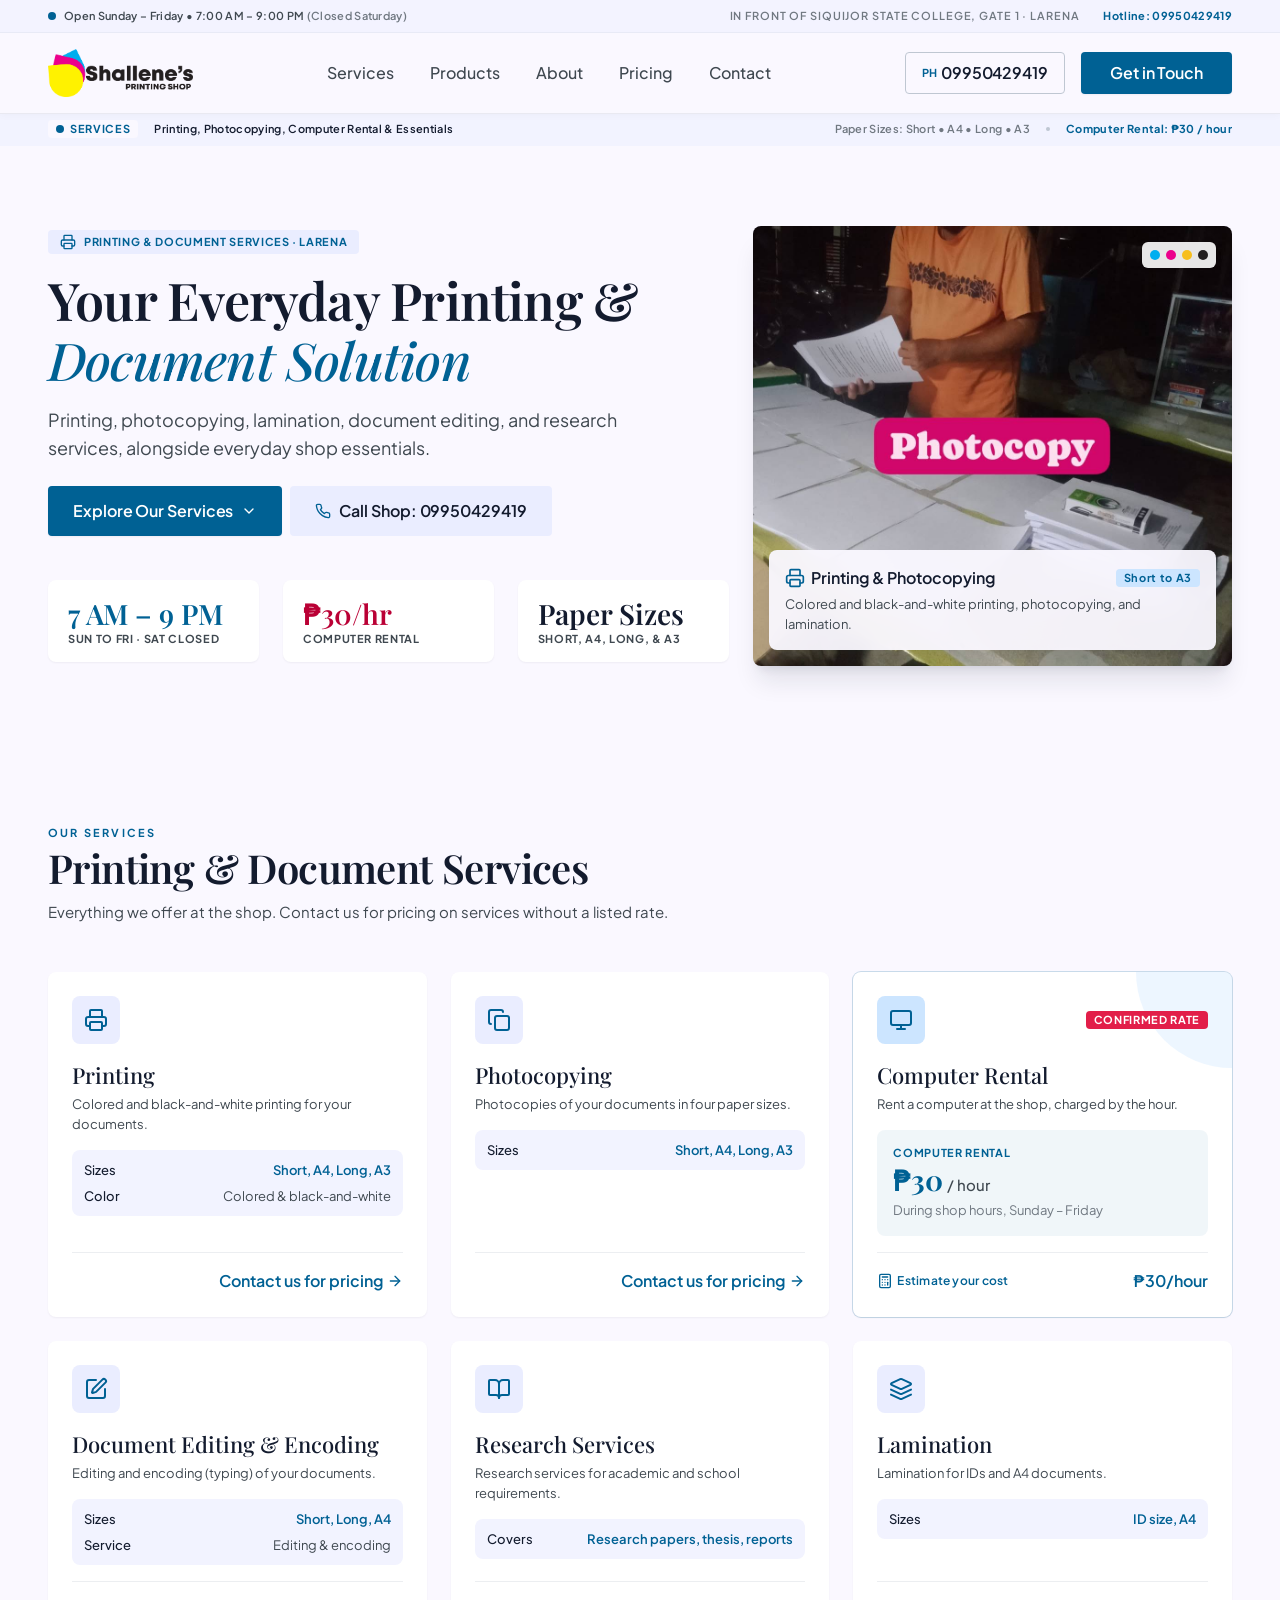
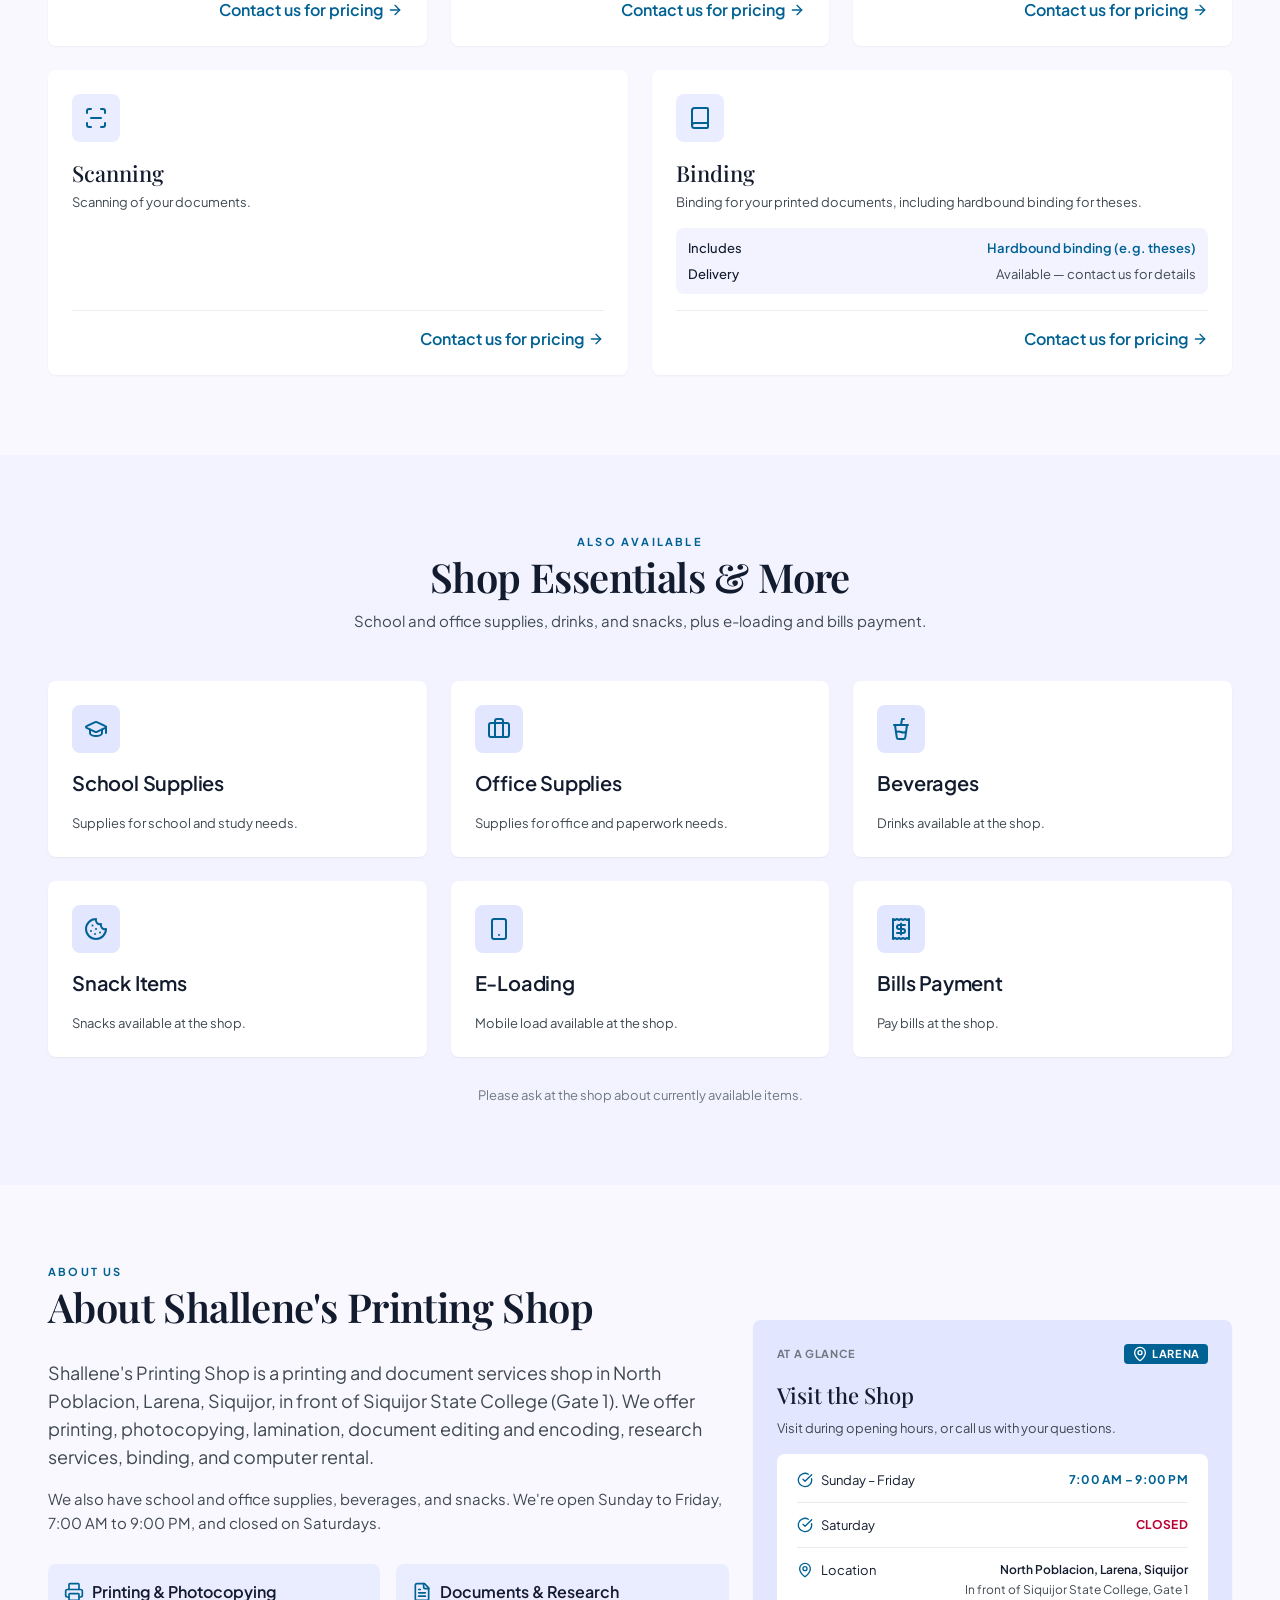
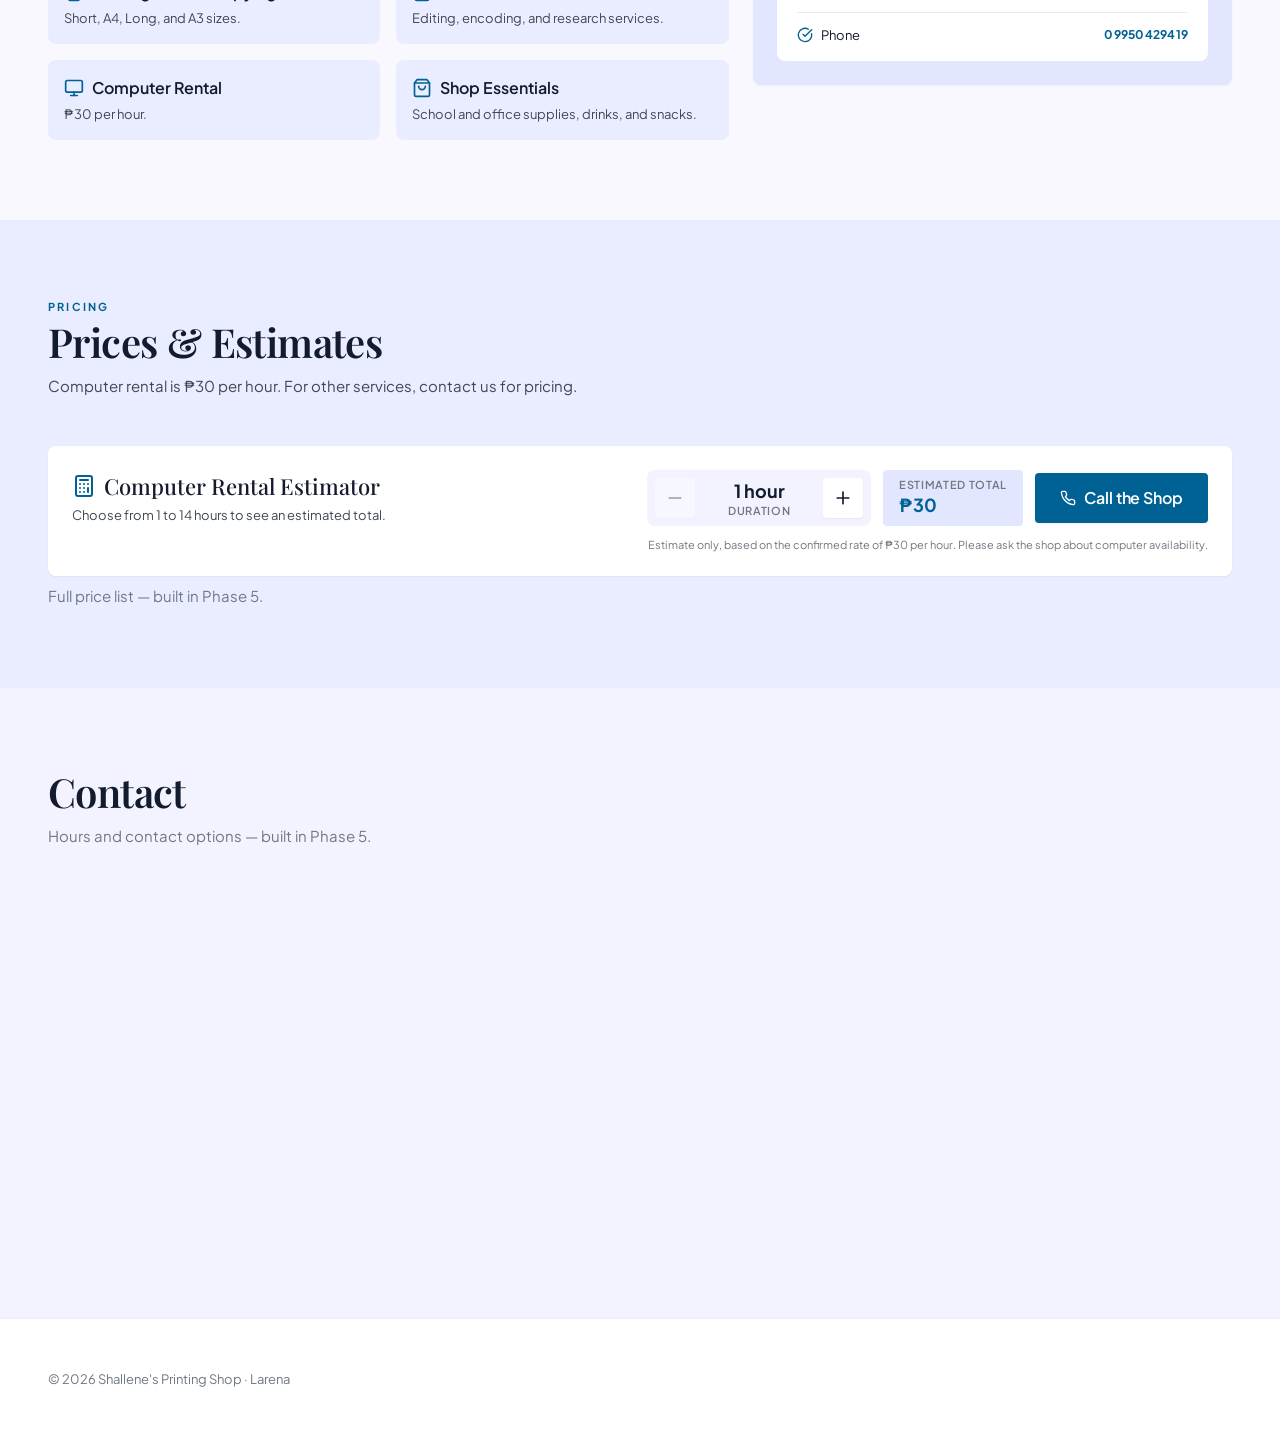
==== commit 045b8150: "Add shop photos, address, Scanning, E-Loading, Bills Payment; move estimator to Pricing; photo priva" ====
--- a/index.html
+++ b/index.html
@@ -7,7 +7,7 @@
 
   <!-- SEO -->
   <title>Shallene's Printing Shop | Printing, Photocopying &amp; Document Services in Larena</title>
-  <meta name="description" content="Shallene's Printing Shop in Larena offers printing, photocopying, lamination, document editing and encoding, research services, binding, and computer rental. Open Sunday to Friday, 7:00 AM – 9:00 PM.">
+  <meta name="description" content="Shallene's Printing Shop in North Poblacion, Larena, Siquijor (in front of Siquijor State College, Gate 1) offers printing, photocopying, lamination, document editing and encoding, research services, binding, and computer rental. Open Sunday to Friday, 7:00 AM – 9:00 PM.">
 
   <!-- Open Graph (how the page looks when shared on Facebook/Messenger) -->
   <meta property="og:type" content="website">
@@ -167,6 +167,22 @@
       <path d="M12 12v.01"></path>
       <path d="M11 17v.01"></path>
       <path d="M7 14v.01"></path>
+    </symbol>
+    <symbol id="icon-scan" viewBox="0 0 24 24">
+      <path d="M3 7V5a2 2 0 0 1 2-2h2"></path>
+      <path d="M17 3h2a2 2 0 0 1 2 2v2"></path>
+      <path d="M21 17v2a2 2 0 0 1-2 2h-2"></path>
+      <path d="M7 21H5a2 2 0 0 1-2-2v-2"></path>
+      <path d="M7 12h10"></path>
+    </symbol>
+    <symbol id="icon-smartphone" viewBox="0 0 24 24">
+      <rect width="14" height="20" x="5" y="2" rx="2" ry="2"></rect>
+      <path d="M12 18h.01"></path>
+    </symbol>
+    <symbol id="icon-receipt" viewBox="0 0 24 24">
+      <path d="M4 2v20l2-1 2 1 2-1 2 1 2-1 2 1 2-1 2 1V2l-2 1-2-1-2 1-2-1-2 1-2-1-2 1Z"></path>
+      <path d="M16 8h-6a2 2 0 1 0 0 4h4a2 2 0 1 1 0 4H8"></path>
+      <path d="M12 17.5v-11"></path>
     </symbol>
     <symbol id="icon-map-pin" viewBox="0 0 24 24">
       <path d="M20 10c0 4.993-5.539 10.193-7.399 11.799a1 1 0 0 1-1.202 0C9.539 20.193 4 14.993 4 10a8 8 0 0 1 16 0"></path>
@@ -189,7 +205,7 @@
           <span>Open Sunday – Friday • 7:00 AM – 9:00 PM <span class="top-strip__muted">(Closed Saturday)</span></span>
         </p>
         <div class="top-strip__meta">
-          <span class="top-strip__location">Larena</span>
+          <span class="top-strip__location">In front of Siquijor State College, Gate 1 · Larena</span>
           <a class="top-strip__phone" href="tel:09950429419">Hotline: 09950429419</a>
         </div>
       </div>
@@ -373,7 +389,7 @@
             <li class="highlight">
               <p class="highlight__label phone-only">
                 <svg class="icon icon--sm" aria-hidden="true"><use href="#icon-calendar"></use></svg>
-                Operating hours
+                Hours
               </p>
               <p class="highlight__value highlight__value--primary">7 AM – 9 PM</p>
               <p class="highlight__note">Sun to Fri · Sat closed</p>
@@ -404,13 +420,13 @@
           </ul>
         </div>
 
-        <!-- Hero photo
-             TO REPLACE THE PLACEHOLDER: put a real shop photo in
-             assets/images/shop/ and change src (and alt) below. -->
+        <!-- Hero photo (from the shop's Facebook page, used with permission).
+             To change it: put another photo in assets/images/ and update
+             src, width, height, and alt below. -->
         <figure class="hero__media">
-          <img class="hero__photo" src="assets/images/shop/hero-placeholder.svg"
-               width="1200" height="900"
-               alt="Placeholder image: a photo of Shallene's Printing Shop is coming soon">
+          <img class="hero__photo" src="assets/images/services/photocopying.jpg"
+               width="1046" height="960"
+               alt="Stacks of freshly photocopied documents laid out on the counter at Shallene's Printing Shop">
 
           <!-- Phones: caption over the photo -->
           <figcaption class="hero__overlay phone-only">
@@ -425,70 +441,14 @@
           <div class="hero__photo-card tablet-up">
             <p class="hero__photo-card-head">
               <span class="hero__photo-card-title">
-                <svg class="icon" aria-hidden="true"><use href="#icon-check-circle"></use></svg>
-                Open Sunday – Friday
-              </span>
-              <span class="badge badge--primary">7 AM – 9 PM</span>
+                <svg class="icon" aria-hidden="true"><use href="#icon-printer"></use></svg>
+                Printing &amp; Photocopying
+              </span>
+              <span class="badge badge--primary">Short to A3</span>
             </p>
-            <p class="hero__photo-card-text">Printing and photocopying in Short, A4, Long, and A3 sizes.</p>
+            <p class="hero__photo-card-text">Colored and black-and-white printing, photocopying, and lamination.</p>
           </div>
         </figure>
-      </div>
-    </section>
-
-    <!-- ==================================================================
-         2c. COMPUTER RENTAL CALCULATOR
-         data-rate is the price per hour used by js/main.js.
-         If the rental price changes, update data-rate AND every
-         data-price="computer-rental" on this page.
-         ================================================================== -->
-    <section class="rental" aria-labelledby="rental-title">
-      <div class="container">
-        <div class="rental__card" data-rental-calculator data-rate="30">
-          <div class="rental__intro">
-            <div class="rental__heading">
-              <div>
-                <span class="eyebrow phone-only">Estimate</span>
-                <h2 class="rental__title" id="rental-title">
-                  <svg class="icon icon--lg tablet-up" aria-hidden="true"><use href="#icon-calculator"></use></svg>
-                  Computer Rental Estimator
-                </h2>
-              </div>
-              <span class="badge badge--primary phone-only"><span><span data-price="computer-rental">₱30</span> / hour</span></span>
-            </div>
-            <p class="rental__text">Choose from 1 to 14 hours to see an estimated total.</p>
-          </div>
-
-          <div class="rental__controls">
-            <div class="rental__stepper">
-              <button class="rental__step" type="button" aria-label="Remove one hour" data-rental-decrease>
-                <svg class="icon" aria-hidden="true"><use href="#icon-minus"></use></svg>
-              </button>
-              <div class="rental__hours">
-                <output class="rental__hours-value" data-rental-hours aria-live="polite">1 hour</output>
-                <span class="rental__hours-label">Duration</span>
-              </div>
-              <button class="rental__step" type="button" aria-label="Add one hour" data-rental-increase>
-                <svg class="icon" aria-hidden="true"><use href="#icon-plus"></use></svg>
-              </button>
-            </div>
-
-            <div class="rental__total">
-              <span class="rental__total-label">Estimated total</span>
-              <output class="rental__total-value" data-rental-total aria-live="polite">₱30</output>
-            </div>
-
-            <a class="button button--primary rental__call tablet-up" href="tel:09950429419">
-              <svg class="icon icon--sm" aria-hidden="true"><use href="#icon-phone"></use></svg>
-              <span>Call the Shop</span>
-            </a>
-          </div>
-
-          <p class="rental__note">
-            Estimate only, based on the confirmed rate of <span data-price="computer-rental">₱30</span> per hour.
-            Please ask the shop about computer availability.
-          </p>
-        </div>
       </div>
     </section>
 
@@ -504,8 +464,8 @@
           <span class="eyebrow">Our Services</span>
           <h2 id="services-title">Printing &amp; Document Services</h2>
           <p class="section-header__text">
-            Everything we offer at the shop. Computer rental is ₱30 per hour;
-            for other services, contact us for pricing.
+            Everything we offer at the shop. Contact us for pricing on
+            services without a listed rate.
           </p>
         </header>
 
@@ -516,7 +476,6 @@
               <span class="service-card__icon" aria-hidden="true">
                 <svg class="icon icon--lg"><use href="#icon-printer"></use></svg>
               </span>
-              <span class="badge badge--neutral tablet-up" data-price="printing">Contact us for pricing</span>
             </div>
             <h3 class="service-card__title">Printing</h3>
             <p class="service-card__text">Colored and black-and-white printing for your documents.</p>
@@ -525,7 +484,6 @@
               <div><dt>Color</dt><dd>Colored &amp; black-and-white</dd></div>
             </dl>
             <div class="service-card__footer">
-              <span class="service-card__tag">Printing</span>
               <a class="service-card__link" href="#contact">
                 <span data-price="printing">Contact us for pricing</span>
                 <svg class="icon icon--sm" aria-hidden="true"><use href="#icon-arrow-right"></use></svg>
@@ -539,7 +497,6 @@
               <span class="service-card__icon" aria-hidden="true">
                 <svg class="icon icon--lg"><use href="#icon-copy"></use></svg>
               </span>
-              <span class="badge badge--neutral tablet-up" data-price="photocopying">Contact us for pricing</span>
             </div>
             <h3 class="service-card__title">Photocopying</h3>
             <p class="service-card__text">Photocopies of your documents in four paper sizes.</p>
@@ -547,7 +504,6 @@
               <div><dt>Sizes</dt><dd class="service-card__highlight">Short, A4, Long, A3</dd></div>
             </dl>
             <div class="service-card__footer">
-              <span class="service-card__tag">Photocopying</span>
               <a class="service-card__link" href="#contact">
                 <span data-price="photocopying">Contact us for pricing</span>
                 <svg class="icon icon--sm" aria-hidden="true"><use href="#icon-arrow-right"></use></svg>
@@ -574,7 +530,10 @@
               <span class="service-card__price-note">During shop hours, Sunday – Friday</span>
             </div>
             <div class="service-card__footer">
-              <span class="service-card__tag">Computer rental</span>
+              <a class="service-card__link service-card__link--small" href="#rental-estimator">
+                <svg class="icon icon--sm" aria-hidden="true"><use href="#icon-calculator"></use></svg>
+                <span>Estimate your cost</span>
+              </a>
               <span class="service-card__rate"><span data-price="computer-rental">₱30</span>/hour</span>
             </div>
           </article>
@@ -585,7 +544,6 @@
               <span class="service-card__icon" aria-hidden="true">
                 <svg class="icon icon--lg"><use href="#icon-edit"></use></svg>
               </span>
-              <span class="badge badge--neutral tablet-up" data-price="editing-encoding">Contact us for pricing</span>
             </div>
             <h3 class="service-card__title">Document Editing &amp; Encoding</h3>
             <p class="service-card__text">Editing and encoding (typing) of your documents.</p>
@@ -594,7 +552,6 @@
               <div><dt>Service</dt><dd>Editing &amp; encoding</dd></div>
             </dl>
             <div class="service-card__footer">
-              <span class="service-card__tag">Editing</span>
               <a class="service-card__link" href="#contact">
                 <span data-price="editing-encoding">Contact us for pricing</span>
                 <svg class="icon icon--sm" aria-hidden="true"><use href="#icon-arrow-right"></use></svg>
@@ -608,7 +565,6 @@
               <span class="service-card__icon" aria-hidden="true">
                 <svg class="icon icon--lg"><use href="#icon-book"></use></svg>
               </span>
-              <span class="badge badge--neutral tablet-up" data-price="research">Contact us for pricing</span>
             </div>
             <h3 class="service-card__title">Research Services</h3>
             <p class="service-card__text">Research services for academic and school requirements.</p>
@@ -616,7 +572,6 @@
               <div><dt>Covers</dt><dd class="service-card__highlight">Research papers, thesis, reports</dd></div>
             </dl>
             <div class="service-card__footer">
-              <span class="service-card__tag">Research</span>
               <a class="service-card__link" href="#contact">
                 <span data-price="research">Contact us for pricing</span>
                 <svg class="icon icon--sm" aria-hidden="true"><use href="#icon-arrow-right"></use></svg>
@@ -630,7 +585,6 @@
               <span class="service-card__icon" aria-hidden="true">
                 <svg class="icon icon--lg"><use href="#icon-layers"></use></svg>
               </span>
-              <span class="badge badge--neutral tablet-up" data-price="lamination">Contact us for pricing</span>
             </div>
             <h3 class="service-card__title">Lamination</h3>
             <p class="service-card__text">Lamination for IDs and A4 documents.</p>
@@ -638,7 +592,6 @@
               <div><dt>Sizes</dt><dd class="service-card__highlight">ID size, A4</dd></div>
             </dl>
             <div class="service-card__footer">
-              <span class="service-card__tag">Lamination</span>
               <a class="service-card__link" href="#contact">
                 <span data-price="lamination">Contact us for pricing</span>
                 <svg class="icon icon--sm" aria-hidden="true"><use href="#icon-arrow-right"></use></svg>
@@ -646,24 +599,42 @@
             </div>
           </article>
 
-          <!-- Binding (full-width card) -->
-          <article class="service-card service-card--wide">
-            <div class="service-card__wide-main">
-              <div class="service-card__wide-head">
-                <span class="service-card__icon service-card__icon--small" aria-hidden="true">
-                  <svg class="icon"><use href="#icon-binding"></use></svg>
-                </span>
-                <div>
-                  <h3 class="service-card__title">Binding</h3>
-                  <p class="service-card__status">Available • <span data-price="binding">Contact us for pricing</span></p>
-                </div>
-              </div>
-              <p class="service-card__text">Binding for your printed documents.</p>
-            </div>
-            <a class="button button--tonal service-card__wide-button" href="#contact">
-              <svg class="icon icon--sm" aria-hidden="true"><use href="#icon-phone"></use></svg>
-              <span>Contact us for pricing</span>
-            </a>
+          <!-- Scanning (half-width on desktop) -->
+          <article class="service-card service-card--half">
+            <div class="service-card__top">
+              <span class="service-card__icon" aria-hidden="true">
+                <svg class="icon icon--lg"><use href="#icon-scan"></use></svg>
+              </span>
+            </div>
+            <h3 class="service-card__title">Scanning</h3>
+            <p class="service-card__text">Scanning of your documents.</p>
+            <div class="service-card__footer">
+              <a class="service-card__link" href="#contact">
+                <span data-price="scanning">Contact us for pricing</span>
+                <svg class="icon icon--sm" aria-hidden="true"><use href="#icon-arrow-right"></use></svg>
+              </a>
+            </div>
+          </article>
+
+          <!-- Binding (half-width on desktop) -->
+          <article class="service-card service-card--half">
+            <div class="service-card__top">
+              <span class="service-card__icon" aria-hidden="true">
+                <svg class="icon icon--lg"><use href="#icon-binding"></use></svg>
+              </span>
+            </div>
+            <h3 class="service-card__title">Binding</h3>
+            <p class="service-card__text">Binding for your printed documents, including hardbound binding for theses.</p>
+            <dl class="service-card__specs">
+              <div><dt>Includes</dt><dd class="service-card__highlight">Hardbound binding (e.g. theses)</dd></div>
+              <div><dt>Delivery</dt><dd>Available — contact us for details</dd></div>
+            </dl>
+            <div class="service-card__footer">
+              <a class="service-card__link" href="#contact">
+                <span data-price="binding">Contact us for pricing</span>
+                <svg class="icon icon--sm" aria-hidden="true"><use href="#icon-arrow-right"></use></svg>
+              </a>
+            </div>
           </article>
         </div>
       </div>
@@ -677,8 +648,8 @@
       <div class="container">
         <header class="section-header section-header--center">
           <span class="eyebrow products__eyebrow">Also Available</span>
-          <h2 id="products-title">Everyday Shop Essentials</h2>
-          <p class="section-header__text">School and office supplies, drinks, and snacks available at the shop.</p>
+          <h2 id="products-title">Shop Essentials &amp; More</h2>
+          <p class="section-header__text">School and office supplies, drinks, and snacks, plus e-loading and bills payment.</p>
         </header>
 
         <ul class="products__grid">
@@ -710,6 +681,20 @@
             <h3 class="product-card__title">Snack Items</h3>
             <p class="product-card__text">Snacks available at the shop.</p>
           </li>
+          <li class="product-card">
+            <span class="product-card__icon" aria-hidden="true">
+              <svg class="icon icon--lg"><use href="#icon-smartphone"></use></svg>
+            </span>
+            <h3 class="product-card__title">E-Loading</h3>
+            <p class="product-card__text">Mobile load available at the shop.</p>
+          </li>
+          <li class="product-card">
+            <span class="product-card__icon" aria-hidden="true">
+              <svg class="icon icon--lg"><use href="#icon-receipt"></use></svg>
+            </span>
+            <h3 class="product-card__title">Bills Payment</h3>
+            <p class="product-card__text">Pay bills at the shop.</p>
+          </li>
         </ul>
 
         <p class="products__note">Please ask at the shop about currently available items.</p>
@@ -723,12 +708,12 @@
     <section id="about" class="section about" data-nav-label="About" aria-labelledby="about-title">
       <div class="container about__layout">
         <div class="about__story">
-          <!-- Phones only: shop photo at the top of the card
-               TO REPLACE THE PLACEHOLDER: put a real photo in
-               assets/images/shop/ and change src (and alt) below. -->
+          <!-- Phones only: photo at the top of the card (from the shop's
+               Facebook page, used with permission). To change it, update
+               src, width, height, and alt below. -->
           <figure class="about__photo phone-only">
-            <img src="assets/images/shop/about-placeholder.svg" width="1200" height="520"
-                 alt="Placeholder image: a photo of the shop interior is coming soon">
+            <img src="assets/images/services/thesis-binding-stack.jpg" width="640" height="1352"
+                 alt="A stack of hardbound theses finished at Shallene's Printing Shop">
           </figure>
 
           <div class="about__body">
@@ -738,7 +723,8 @@
             </header>
 
             <p class="about__lead">
-              Shallene's Printing Shop is a printing and document services shop in Larena.
+              Shallene's Printing Shop is a printing and document services shop in
+              North Poblacion, Larena, Siquijor, in front of Siquijor State College (Gate 1).
               We offer printing, photocopying, lamination, document editing and encoding,
               research services, binding, and computer rental.
             </p>
@@ -801,6 +787,13 @@
               <span class="glance__value glance__value--closed">Closed</span>
             </li>
             <li>
+              <span><svg class="icon icon--sm" aria-hidden="true"><use href="#icon-map-pin"></use></svg>Location</span>
+              <span class="glance__value glance__value--plain">
+                North Poblacion, Larena, Siquijor
+                <span class="glance__subvalue">In front of Siquijor State College, Gate 1</span>
+              </span>
+            </li>
+            <li>
               <span><svg class="icon icon--sm" aria-hidden="true"><use href="#icon-check-circle"></use></svg>Phone</span>
               <a class="glance__value" href="tel:09950429419">09950429419</a>
             </li>
@@ -809,11 +802,73 @@
       </div>
     </section>
 
-    <!-- 6. Pricing (Phase 5) -->
-    <section id="pricing" class="section pricing section-placeholder" data-nav-label="Pricing" aria-labelledby="pricing-title">
+    <!-- ==================================================================
+         6. PRICING
+         Phase 5 adds the full price list here.
+         The computer rental estimator lives here so "Pricing" in the menu,
+         and "Estimate your cost" on the Computer Rental card, both lead to it.
+         data-rate is the price per hour used by js/main.js.
+         If the rental price changes, update data-rate AND every
+         data-price="computer-rental" on this page.
+         ================================================================== -->
+    <section id="pricing" class="section pricing" data-nav-label="Pricing" aria-labelledby="pricing-title">
       <div class="container">
-        <h2 id="pricing-title">Pricing</h2>
-        <p class="placeholder-note">Price list — built in Phase 5.</p>
+        <header class="section-header">
+          <span class="eyebrow">Pricing</span>
+          <h2 id="pricing-title">Prices &amp; Estimates</h2>
+          <p class="section-header__text">
+            Computer rental is <span data-price="computer-rental">₱30</span> per hour.
+            For other services, contact us for pricing.
+          </p>
+        </header>
+
+        <div class="rental__card" id="rental-estimator" data-rental-calculator data-rate="30">
+          <div class="rental__intro">
+            <div class="rental__heading">
+              <div>
+                <span class="eyebrow phone-only">Estimate</span>
+                <h3 class="rental__title" id="rental-title">
+                  <svg class="icon icon--lg tablet-up" aria-hidden="true"><use href="#icon-calculator"></use></svg>
+                  Computer Rental Estimator
+                </h3>
+              </div>
+              <span class="badge badge--primary phone-only"><span><span data-price="computer-rental">₱30</span> / hour</span></span>
+            </div>
+            <p class="rental__text">Choose from 1 to 14 hours to see an estimated total.</p>
+          </div>
+
+          <div class="rental__controls">
+            <div class="rental__stepper">
+              <button class="rental__step" type="button" aria-label="Remove one hour" data-rental-decrease>
+                <svg class="icon" aria-hidden="true"><use href="#icon-minus"></use></svg>
+              </button>
+              <div class="rental__hours">
+                <output class="rental__hours-value" data-rental-hours aria-live="polite">1 hour</output>
+                <span class="rental__hours-label">Duration</span>
+              </div>
+              <button class="rental__step" type="button" aria-label="Add one hour" data-rental-increase>
+                <svg class="icon" aria-hidden="true"><use href="#icon-plus"></use></svg>
+              </button>
+            </div>
+
+            <div class="rental__total">
+              <span class="rental__total-label">Estimated total</span>
+              <output class="rental__total-value" data-rental-total aria-live="polite">₱30</output>
+            </div>
+
+            <a class="button button--primary rental__call tablet-up" href="tel:09950429419">
+              <svg class="icon icon--sm" aria-hidden="true"><use href="#icon-phone"></use></svg>
+              <span>Call the Shop</span>
+            </a>
+          </div>
+
+          <p class="rental__note">
+            Estimate only, based on the confirmed rate of <span data-price="computer-rental">₱30</span> per hour.
+            Please ask the shop about computer availability.
+          </p>
+        </div>
+
+        <p class="placeholder-note">Full price list — built in Phase 5.</p>
       </div>
     </section>
 
--- a/css/style.css
+++ b/css/style.css
@@ -38,8 +38,9 @@
   margin: 0;
 }
 
-ul[class],
-ol[class] {
+/* :where() gives this reset zero priority, so a component's own padding
+   (e.g. .glance__list) always wins over it. */
+:where(ul[class], ol[class]) {
   padding: 0;
   list-style: none;
 }
@@ -221,6 +222,7 @@
   font-weight: var(--font-weight-semibold);
   letter-spacing: -0.005em;
   text-decoration: none;
+  white-space: nowrap;        /* button labels stay on one line */
   transition: background-color var(--transition-fast), color var(--transition-fast),
     border-color var(--transition-fast);
 }
@@ -1019,6 +1021,9 @@
   width: 100%;
   height: 100%;
   object-fit: cover;     /* fills the box without stretching the image */
+  /* Phones: show the lower part (paper stacks) so the photo's own
+     "Photocopy" label does not collide with the caption on top. */
+  object-position: center 92%;
 }
 
 /* Phones: dark fade at the bottom with a caption */
@@ -1107,11 +1112,7 @@
   color: var(--color-on-surface-variant);
 }
 
-/* 10c. Computer rental calculator -------------------------------------- */
-.rental {
-  padding-bottom: var(--section-space);
-}
-
+/* 10c. Computer rental estimator (inside the Pricing section) ---------- */
 .rental__card {
   display: flex;
   flex-direction: column;
@@ -1359,12 +1360,9 @@
   border-top: 1px solid rgba(191, 199, 210, 0.3);
 }
 
-.service-card__tag {
-  font-size: var(--text-label-sm-size);
-  line-height: var(--text-label-sm-line);
-  font-weight: var(--font-weight-semibold);
-  letter-spacing: 0.04em;
-  color: var(--color-outline);
+/* The last item always sits on the right edge */
+.service-card__footer > :last-child {
+  margin-left: auto;
 }
 
 .service-card__link,
@@ -1381,6 +1379,13 @@
 
 .service-card__link:hover {
   text-decoration: underline;
+}
+
+/* Smaller link, e.g. "Estimate your cost" on the Computer Rental card */
+.service-card__link--small {
+  font-size: var(--text-label-md-size);
+  line-height: var(--text-label-md-line);
+  letter-spacing: 0.02em;
 }
 
 /* Plain text (not flex), so "₱30/hour" has no gap in the middle */
@@ -1442,34 +1447,6 @@
   font-size: var(--text-body-sm-size);
   line-height: var(--text-body-sm-line);
   color: var(--color-outline);
-}
-
-/* Binding: one wide card under the others */
-.service-card--wide {
-  display: flex;
-  flex-direction: column;
-  gap: var(--space-md);
-}
-
-.service-card__wide-head {
-  display: flex;
-  align-items: center;
-  gap: 0.75rem;
-}
-
-.service-card__wide-main .service-card__text {
-  margin-top: var(--space-sm);
-}
-
-.service-card__status {
-  font-size: var(--text-label-md-size);
-  line-height: var(--text-label-md-line);
-  font-weight: var(--font-weight-semibold);
-  color: var(--color-primary);
-}
-
-.service-card__wide-button {
-  width: 100%;
 }
 
 /* 10f. Products -------------------------------------------------------- */
@@ -1570,6 +1547,9 @@
   width: 100%;
   height: 100%;
   object-fit: cover;
+  /* Shows the edges of the book stack, not the top cover (which has a
+     student's name on it). */
+  object-position: center 70%;
 }
 
 .about__body {
@@ -1682,25 +1662,31 @@
 .glance__list {
   display: flex;
   flex-direction: column;
-  gap: var(--space-sm);
-  padding: var(--space-md);
+  padding: var(--space-xs) 1.25rem;
   border-radius: var(--radius-lg);
   background: var(--color-surface-lowest);
   font-size: var(--text-body-sm-size);
   line-height: var(--text-body-sm-line);
 }
 
+/* Each row: label on the left, value on the right, a thin line between rows */
 .glance__list li {
   display: flex;
-  align-items: center;
+  align-items: flex-start;
   justify-content: space-between;
-  gap: var(--space-sm);
-  color: var(--color-on-surface);
+  gap: var(--space-md);
+  padding-block: 0.75rem;
+  color: var(--color-on-surface);
+}
+
+.glance__list li + li {
+  border-top: 1px solid rgba(191, 199, 210, 0.35);
 }
 
 .glance__list li > span:first-child {
   display: inline-flex;
   align-items: center;
+  flex-shrink: 0;
   gap: var(--space-sm);
 }
 
@@ -1710,10 +1696,26 @@
 
 .glance__value {
   font-size: var(--text-label-md-size);
+  line-height: var(--text-body-sm-line);
   font-weight: var(--font-weight-bold);
   letter-spacing: 0.02em;
   color: var(--color-primary);
+  text-align: right;
   text-decoration: none;
+}
+
+/* Second, smaller line under a value (e.g. the landmark under the address) */
+.glance__subvalue {
+  display: block;
+  font-weight: var(--font-weight-regular);
+  color: var(--color-on-surface-variant);
+}
+
+.glance__value--plain {
+  font-weight: var(--font-weight-semibold);
+  letter-spacing: 0;
+  color: var(--color-on-surface);
+  text-align: right;
 }
 
 .glance__value--closed {
--- a/css/responsive.css
+++ b/css/responsive.css
@@ -151,14 +151,17 @@
     color: var(--color-on-surface-variant);
   }
 
+  .hero__photo {
+    object-position: center;
+  }
+
   .hero__media {
     height: 440px;
     box-shadow: 0 20px 25px -5px rgba(19, 27, 46, 0.1), 0 8px 10px -6px rgba(19, 27, 46, 0.1);
   }
 
-  /* Calculator: one wide card on a lavender band */
-  .rental {
-    padding-block: var(--section-space);
+  /* Pricing (with the estimator) sits on a lavender band */
+  .pricing {
     background: var(--color-surface-container);
   }
 
@@ -272,24 +275,6 @@
     position: relative;   /* stays above the decorative corner */
   }
 
-  .service-card--wide {
-    grid-column: 1 / -1;
-    flex-direction: row;
-    align-items: center;
-    justify-content: space-between;
-    gap: var(--gutter);
-  }
-
-  .service-card__icon--small {
-    width: 2.5rem;
-    height: 2.5rem;
-  }
-
-  .service-card__wide-button {
-    width: auto;
-    flex-shrink: 0;
-  }
-
   /* Products */
   .products__eyebrow {
     color: var(--color-primary);
@@ -435,14 +420,23 @@
     grid-column: 1 / -1;
   }
 
-  /* Services: 3 columns */
+  /* Services: a 6-part grid. Regular cards take 2 parts (3 per row);
+     the two "half" cards (Scanning, Binding) take 3 parts (2 per row). */
   .services__grid {
+    grid-template-columns: repeat(6, 1fr);
+  }
+
+  .service-card {
+    grid-column: span 2;
+  }
+
+  .service-card--half {
+    grid-column: span 3;
+  }
+
+  /* Products: 3 per row (2 rows of 3) */
+  .products__grid {
     grid-template-columns: repeat(3, 1fr);
-  }
-
-  /* Products: 4 in a row */
-  .products__grid {
-    grid-template-columns: repeat(4, 1fr);
   }
 
   /* About: story (7/12) and "at a glance" card (5/12) */
@@ -459,6 +453,15 @@
 
   .glance {
     grid-column: span 5;
+  }
+}
+
+/* ---------- Narrow desktops (1024px – 1199px) ----------
+   The header is too crowded for the outlined phone button here.
+   The phone number is still shown in the top strip just above. */
+@media (min-width: 1024px) and (max-width: 1199.98px) {
+  .header-phone {
+    display: none;
   }
 }
 
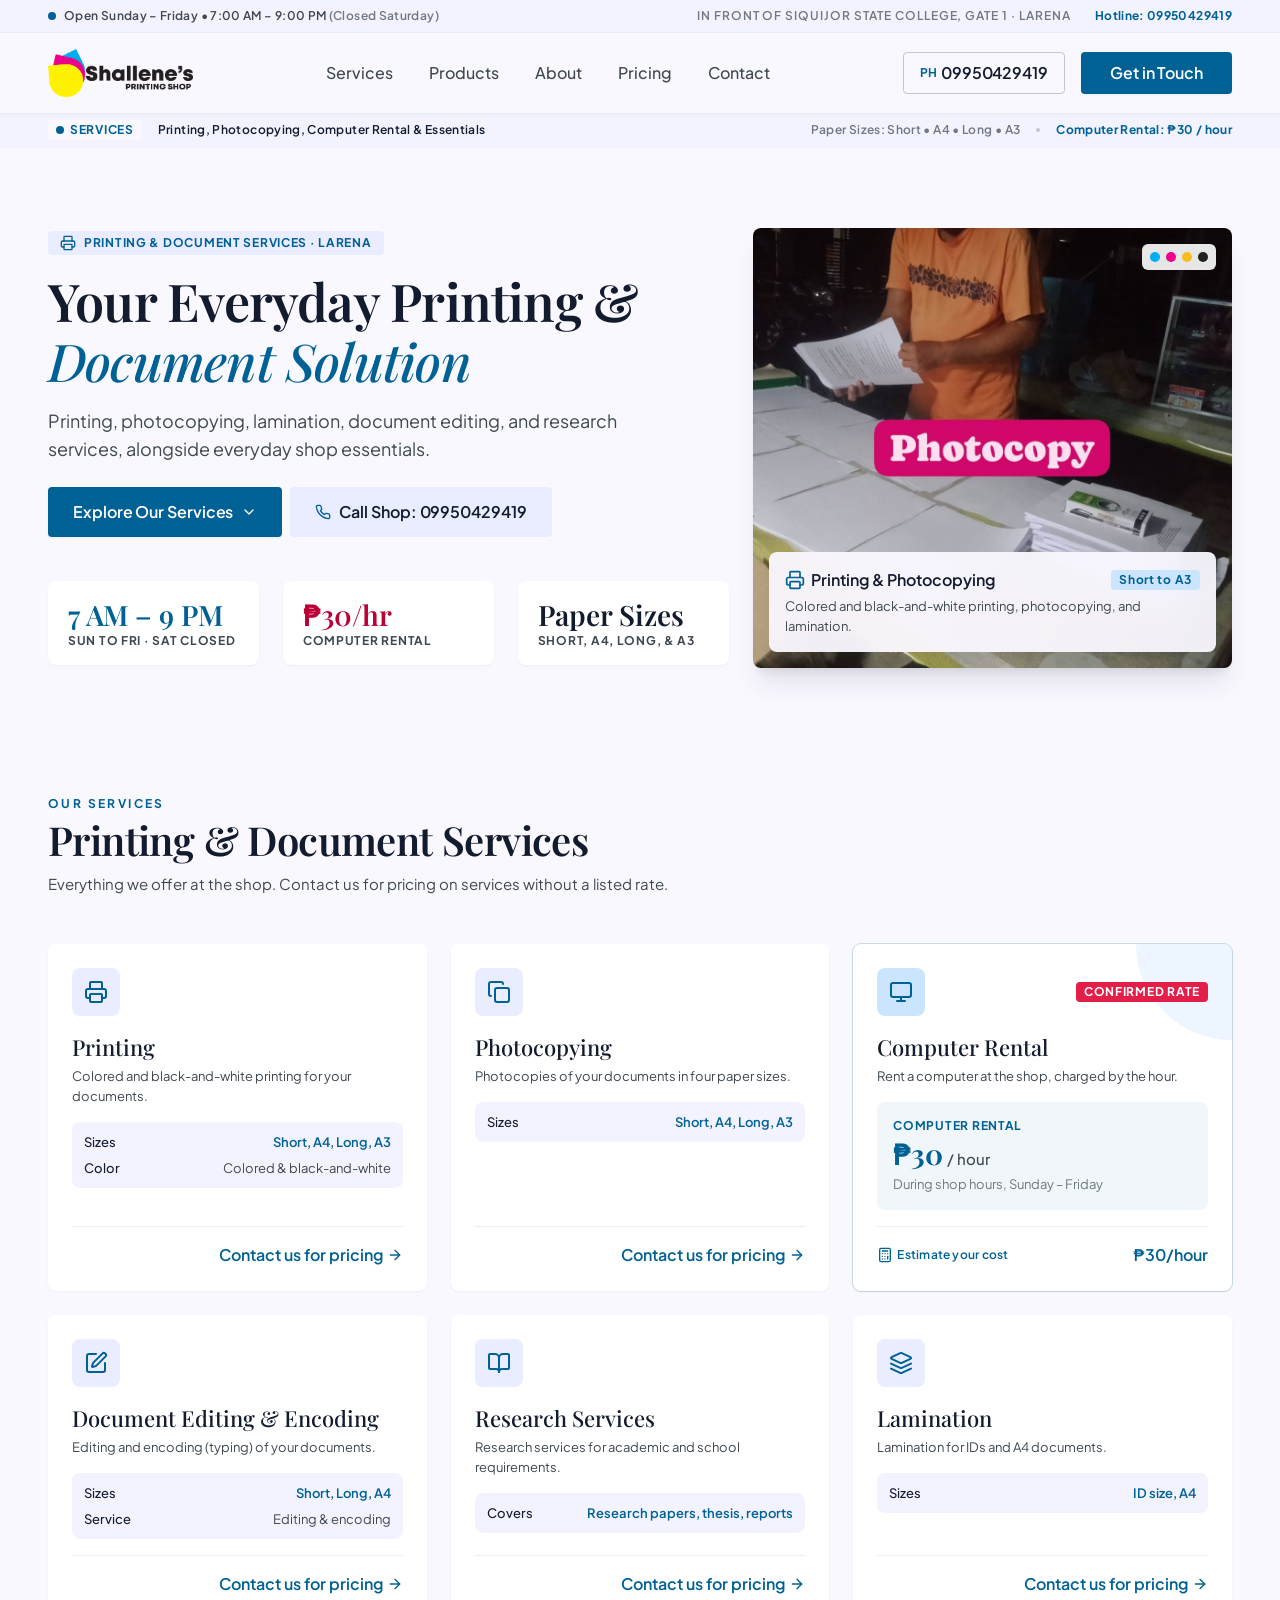
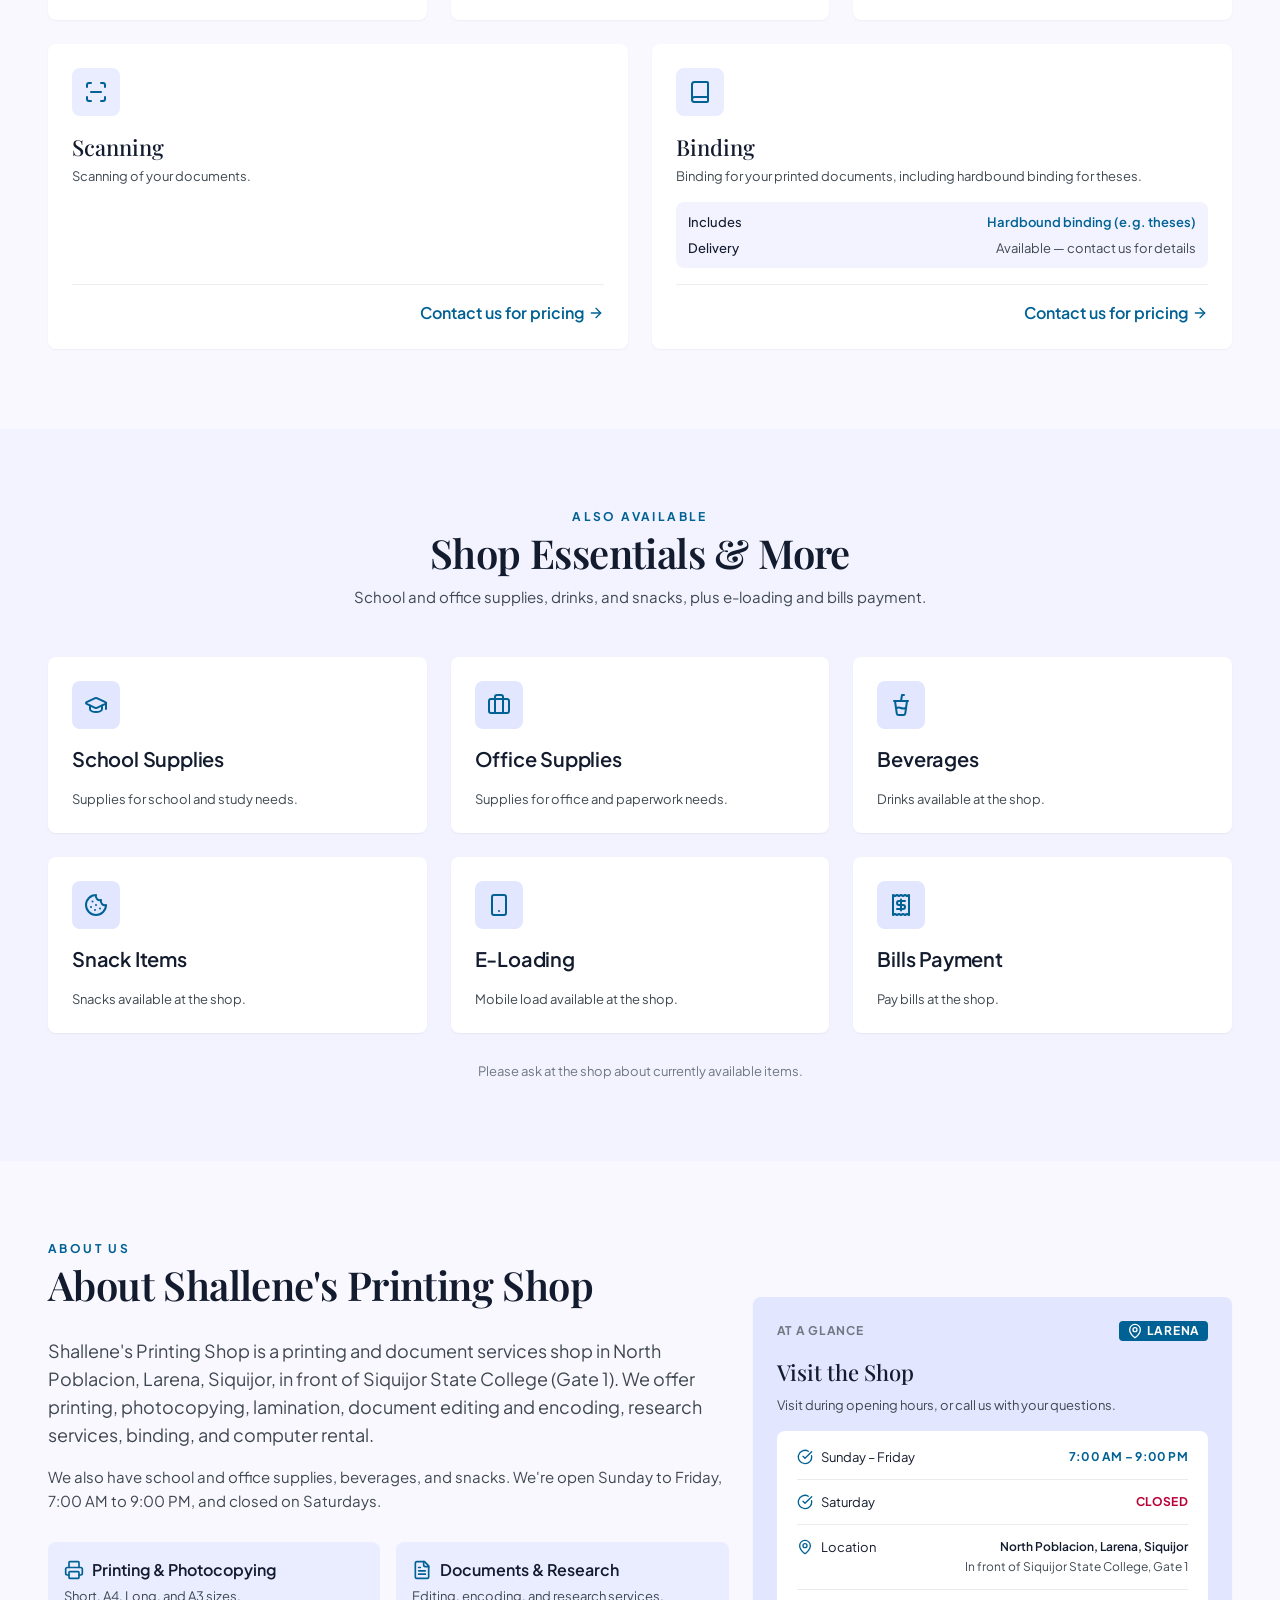
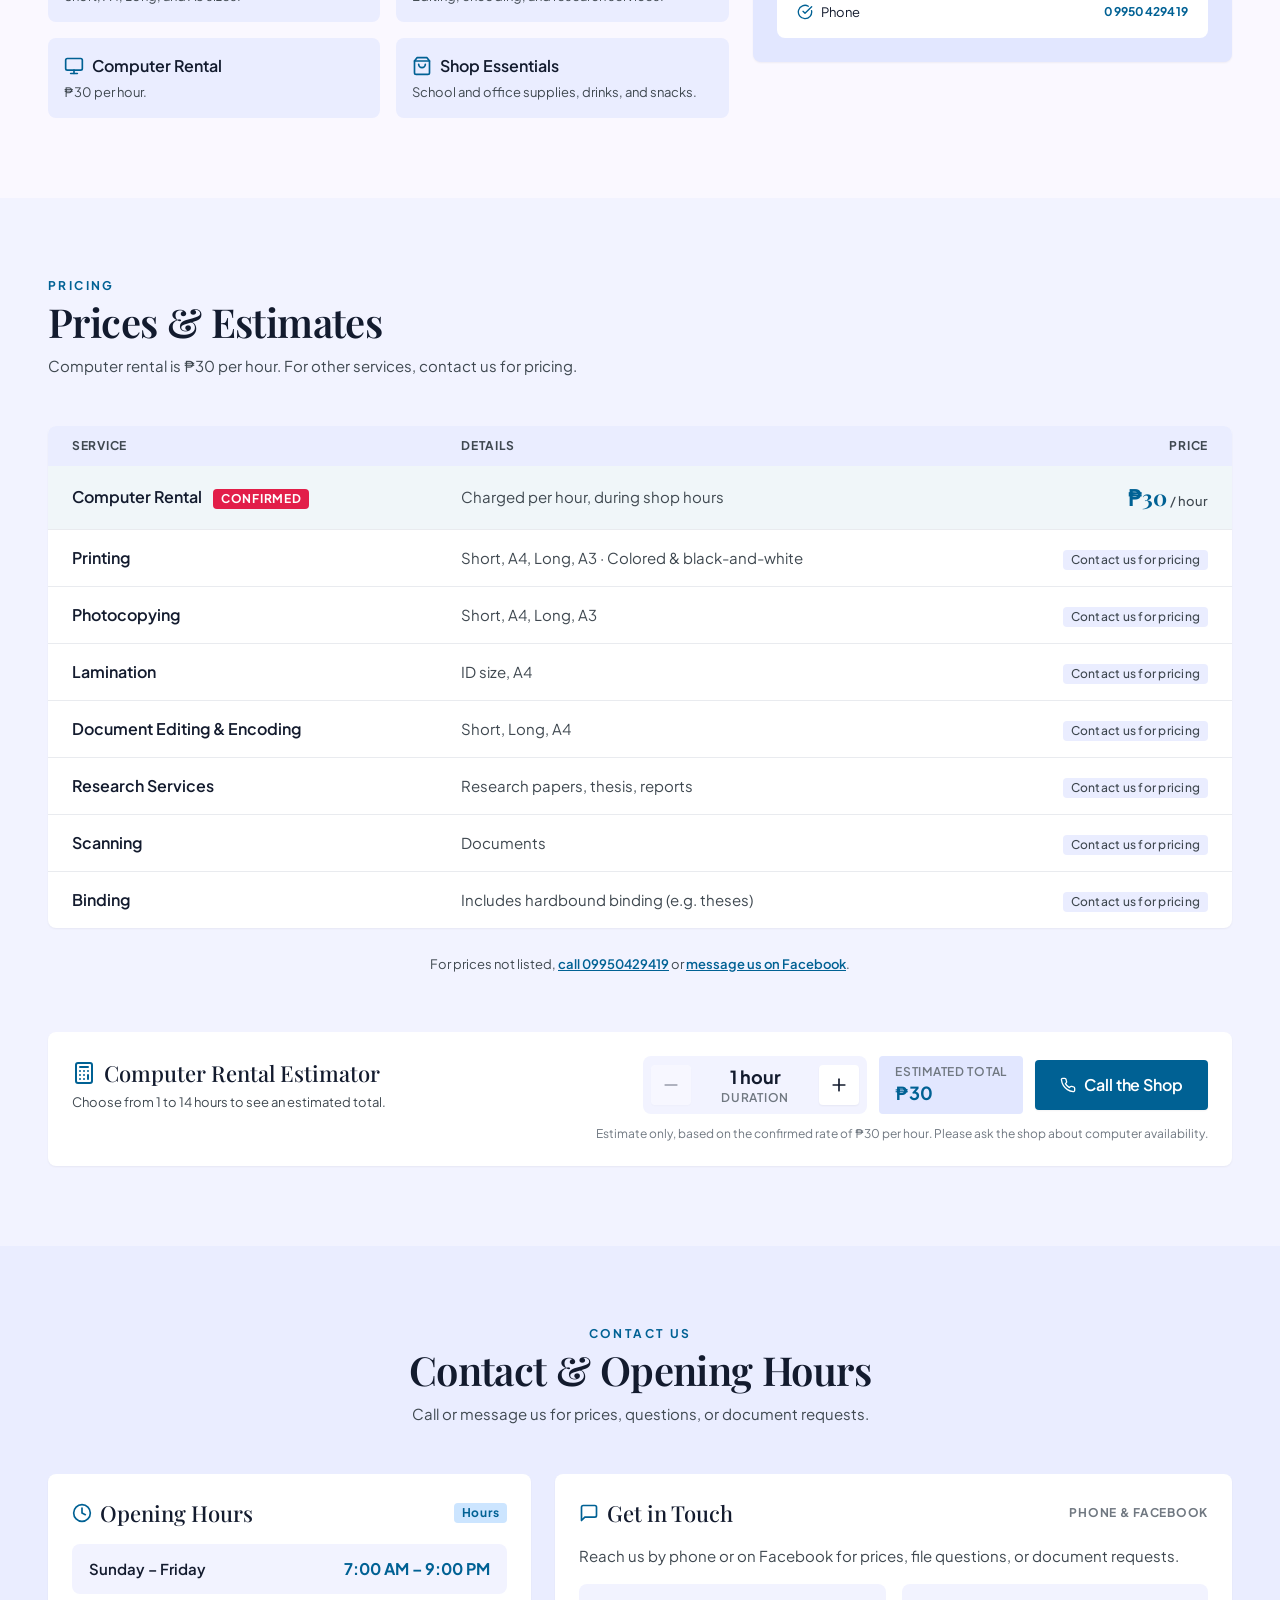
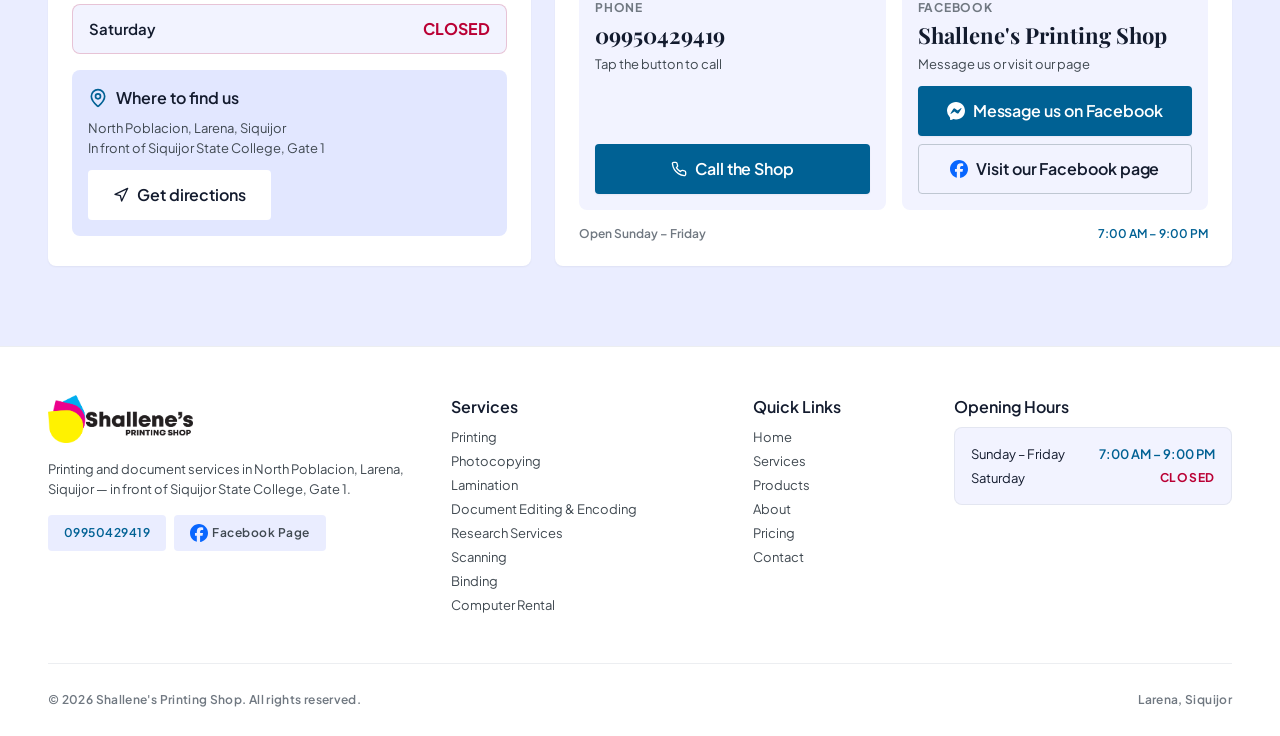
==== commit 26aa6d8b: "Phase 5: price list, contact, footer, brand icons, UX fixes, Maps listing link" ====
--- a/index.html
+++ b/index.html
@@ -183,6 +183,17 @@
       <path d="M4 2v20l2-1 2 1 2-1 2 1 2-1 2 1 2-1 2 1V2l-2 1-2-1-2 1-2-1-2 1-2-1-2 1Z"></path>
       <path d="M16 8h-6a2 2 0 1 0 0 4h4a2 2 0 1 1 0 4H8"></path>
       <path d="M12 17.5v-11"></path>
+    </symbol>
+    <!-- Brand logos below are from Simple Icons (simpleicons.org), v13.21.0, CC0.
+         They are solid shapes, so use them with class="icon icon--brand". -->
+    <symbol id="icon-facebook" viewBox="0 0 24 24">
+      <path d="M9.101 23.691v-7.98H6.627v-3.667h2.474v-1.58c0-4.085 1.848-5.978 5.858-5.978.401 0 .955.042 1.468.103a8.68 8.68 0 0 1 1.141.195v3.325a8.623 8.623 0 0 0-.653-.036 26.805 26.805 0 0 0-.733-.009c-.707 0-1.259.096-1.675.309a1.686 1.686 0 0 0-.679.622c-.258.42-.374.995-.374 1.752v1.297h3.919l-.386 2.103-.287 1.564h-3.246v8.245C19.396 23.238 24 18.179 24 12.044c0-6.627-5.373-12-12-12s-12 5.373-12 12c0 5.628 3.874 10.35 9.101 11.647Z"></path>
+    </symbol>
+    <symbol id="icon-messenger" viewBox="0 0 24 24">
+      <path d="M.001 11.639C.001 4.949 5.241 0 12.001 0S24 4.95 24 11.639c0 6.689-5.24 11.638-12 11.638-1.21 0-2.38-.16-3.47-.46a.96.96 0 00-.64.05l-2.39 1.05a.96.96 0 01-1.35-.85l-.07-2.14a.97.97 0 00-.32-.68A11.39 11.389 0 01.002 11.64zm8.32-2.19l-3.52 5.6c-.35.53.32 1.139.82.75l3.79-2.87c.26-.2.6-.2.87 0l2.8 2.1c.84.63 2.04.4 2.6-.48l3.52-5.6c.35-.53-.32-1.13-.82-.75l-3.79 2.87c-.25.2-.6.2-.86 0l-2.8-2.1a1.8 1.8 0 00-2.61.48z"></path>
+    </symbol>
+    <symbol id="icon-directions" viewBox="0 0 24 24">
+      <polygon points="3 11 22 2 13 21 11 13 3 11"></polygon>
     </symbol>
     <symbol id="icon-map-pin" viewBox="0 0 24 24">
       <path d="M20 10c0 4.993-5.539 10.193-7.399 11.799a1 1 0 0 1-1.202 0C9.539 20.193 4 14.993 4 10a8 8 0 0 1 16 0"></path>
@@ -308,9 +319,6 @@
   </div>
 
   <main id="main-content">
-    <!-- NOTE: "section-placeholder" and "placeholder-note" are temporary.
-         Each section is built in a later phase and the placeholder removed. -->
-
     <!-- ==================================================================
          2. HOME: services strip + hero + featured highlights
          Some text differs between phones and larger screens, as in the
@@ -804,7 +812,7 @@
 
     <!-- ==================================================================
          6. PRICING
-         Phase 5 adds the full price list here.
+         Price list (table) + computer rental estimator.
          The computer rental estimator lives here so "Pricing" in the menu,
          and "Estimate your cost" on the Computer Rental card, both lead to it.
          data-rate is the price per hour used by js/main.js.
@@ -822,6 +830,76 @@
           </p>
         </header>
 
+        <!-- Price list
+             To add a price when the owner provides it: find the service's
+             data-price="…" badge below and replace it with the price, e.g.
+             <span class="price-table__amount" data-price="printing">₱5</span> per page -->
+        <div class="price-table-card">
+          <table class="price-table">
+            <caption class="visually-hidden">Service prices</caption>
+            <thead>
+              <tr>
+                <th scope="col">Service</th>
+                <th scope="col">Details</th>
+                <th scope="col">Price</th>
+              </tr>
+            </thead>
+            <tbody>
+              <tr class="price-table__row--confirmed">
+                <th scope="row" class="price-table__service">
+                  Computer Rental
+                  <span class="badge badge--accent">Confirmed</span>
+                </th>
+                <td class="price-table__details">Charged per hour, during shop hours</td>
+                <td class="price-table__price">
+                  <span class="price-table__amount" data-price="computer-rental">₱30</span>
+                  <span class="price-table__unit">/ hour</span>
+                </td>
+              </tr>
+              <tr>
+                <th scope="row" class="price-table__service">Printing</th>
+                <td class="price-table__details">Short, A4, Long, A3 · Colored &amp; black-and-white</td>
+                <td class="price-table__price"><span class="badge badge--neutral" data-price="printing">Contact us for pricing</span></td>
+              </tr>
+              <tr>
+                <th scope="row" class="price-table__service">Photocopying</th>
+                <td class="price-table__details">Short, A4, Long, A3</td>
+                <td class="price-table__price"><span class="badge badge--neutral" data-price="photocopying">Contact us for pricing</span></td>
+              </tr>
+              <tr>
+                <th scope="row" class="price-table__service">Lamination</th>
+                <td class="price-table__details">ID size, A4</td>
+                <td class="price-table__price"><span class="badge badge--neutral" data-price="lamination">Contact us for pricing</span></td>
+              </tr>
+              <tr>
+                <th scope="row" class="price-table__service">Document Editing &amp; Encoding</th>
+                <td class="price-table__details">Short, Long, A4</td>
+                <td class="price-table__price"><span class="badge badge--neutral" data-price="editing-encoding">Contact us for pricing</span></td>
+              </tr>
+              <tr>
+                <th scope="row" class="price-table__service">Research Services</th>
+                <td class="price-table__details">Research papers, thesis, reports</td>
+                <td class="price-table__price"><span class="badge badge--neutral" data-price="research">Contact us for pricing</span></td>
+              </tr>
+              <tr>
+                <th scope="row" class="price-table__service">Scanning</th>
+                <td class="price-table__details">Documents</td>
+                <td class="price-table__price"><span class="badge badge--neutral" data-price="scanning">Contact us for pricing</span></td>
+              </tr>
+              <tr>
+                <th scope="row" class="price-table__service">Binding</th>
+                <td class="price-table__details">Includes hardbound binding (e.g. theses)</td>
+                <td class="price-table__price"><span class="badge badge--neutral" data-price="binding">Contact us for pricing</span></td>
+              </tr>
+            </tbody>
+          </table>
+        </div>
+
+        <p class="pricing__note">
+          For prices not listed, <a href="tel:09950429419">call 09950429419</a> or
+          <a href="https://m.me/shalenecover" target="_blank" rel="noopener noreferrer">message us on Facebook</a>.
+        </p>
+
         <div class="rental__card" id="rental-estimator" data-rental-calculator data-rate="30">
           <div class="rental__intro">
             <div class="rental__heading">
@@ -868,23 +946,191 @@
           </p>
         </div>
 
-        <p class="placeholder-note">Full price list — built in Phase 5.</p>
       </div>
     </section>
 
-    <!-- 7. Contact (Phase 5) -->
-    <section id="contact" class="section contact section-placeholder" data-nav-label="Contact" aria-labelledby="contact-title">
+    <!-- ==================================================================
+         7. CONTACT
+         Phone: tel:09950429419 · Facebook page: facebook.com/shalenecover
+         Messenger: m.me/shalenecover · Directions: opens the shop's own
+         Google Maps listing (plus code 6HXR+Q5Q, Larena, Siquijor).
+         ================================================================== -->
+    <section id="contact" class="section contact" data-nav-label="Contact" aria-labelledby="contact-title">
       <div class="container">
-        <h2 id="contact-title">Contact</h2>
-        <p class="placeholder-note">Hours and contact options — built in Phase 5.</p>
+        <header class="section-header section-header--center">
+          <span class="eyebrow">Contact Us</span>
+          <h2 id="contact-title">Contact &amp; Opening Hours</h2>
+          <p class="section-header__text">Call or message us for prices, questions, or document requests.</p>
+        </header>
+
+        <div class="contact__grid">
+          <!-- Opening hours + location -->
+          <article class="contact-card">
+            <div class="contact-card__head">
+              <h3 class="contact-card__title">
+                <svg class="icon" aria-hidden="true"><use href="#icon-clock"></use></svg>
+                Opening Hours
+              </h3>
+              <span class="badge badge--primary">Hours</span>
+            </div>
+
+            <ul class="hours">
+              <li class="hours__row">
+                <span class="hours__day">Sunday – Friday</span>
+                <span class="hours__time">7:00 AM – 9:00 PM</span>
+              </li>
+              <li class="hours__row hours__row--closed">
+                <span class="hours__day">Saturday</span>
+                <span class="hours__time">Closed</span>
+              </li>
+            </ul>
+
+            <div class="location">
+              <p class="location__title">
+                <svg class="icon" aria-hidden="true"><use href="#icon-map-pin"></use></svg>
+                Where to find us
+              </p>
+              <address class="location__address">
+                North Poblacion, Larena, Siquijor<br>
+                In front of Siquijor State College, Gate 1
+              </address>
+              <a class="button button--tonal location__button" href="https://www.google.com/maps/search/?api=1&amp;query=Shallene%27s+Printing+Shop%2C+Larena%2C+Siquijor" target="_blank" rel="noopener noreferrer">
+                <svg class="icon icon--sm" aria-hidden="true"><use href="#icon-directions"></use></svg>
+                <span>Get directions</span>
+                <span class="visually-hidden">(opens Google Maps in a new tab)</span>
+              </a>
+            </div>
+          </article>
+
+          <!-- Phone + Facebook -->
+          <article class="contact-card">
+            <div class="contact-card__head">
+              <h3 class="contact-card__title">
+                <svg class="icon" aria-hidden="true"><use href="#icon-message"></use></svg>
+                Get in Touch
+              </h3>
+              <span class="contact-card__label">Phone &amp; Facebook</span>
+            </div>
+            <p class="contact-card__text">
+              Reach us by phone or on Facebook for prices, file questions, or document requests.
+            </p>
+
+            <div class="channels">
+              <div class="channel">
+                <span class="channel__label">Phone</span>
+                <p class="channel__value">09950429419</p>
+                <span class="channel__hint">Tap the button to call</span>
+                <a class="button button--primary button--block" href="tel:09950429419">
+                  <svg class="icon icon--sm" aria-hidden="true"><use href="#icon-phone"></use></svg>
+                  <span>Call the Shop</span>
+                </a>
+              </div>
+
+              <div class="channel">
+                <span class="channel__label">Facebook</span>
+                <p class="channel__value">Shallene's Printing Shop</p>
+                <span class="channel__hint">Message us or visit our page</span>
+                <div class="channel__buttons">
+                  <a class="button button--primary button--block" href="https://m.me/shalenecover" target="_blank" rel="noopener noreferrer">
+                    <svg class="icon icon--sm icon--brand" aria-hidden="true"><use href="#icon-messenger"></use></svg>
+                    <span>Message us on Facebook</span>
+                    <span class="visually-hidden">(opens Messenger in a new tab)</span>
+                  </a>
+                  <a class="button button--outline button--block" href="https://www.facebook.com/shalenecover" target="_blank" rel="noopener noreferrer">
+                    <svg class="icon icon--sm icon--brand icon--facebook" aria-hidden="true"><use href="#icon-facebook"></use></svg>
+                    <span>Visit our Facebook page</span>
+                    <span class="visually-hidden">(opens in a new tab)</span>
+                  </a>
+                </div>
+              </div>
+            </div>
+
+            <p class="contact-card__footer">
+              <span>Open Sunday – Friday</span>
+              <span class="contact-card__footer-hours">7:00 AM – 9:00 PM</span>
+            </p>
+          </article>
+        </div>
       </div>
     </section>
   </main>
 
-  <!-- 8. Footer (Phase 5) -->
+  <!-- ==================================================================
+       8. FOOTER
+       Larger screens: 4 columns. Phones: short centred sign-off.
+       ================================================================== -->
   <footer class="site-footer">
     <div class="container">
-      <p>&copy; <span data-current-year></span> Shallene's Printing Shop · Larena</p>
+      <div class="footer__columns tablet-up">
+        <div class="footer__brand">
+          <img class="footer__logo" src="assets/images/logo/logo-primary-web.png" width="1641" height="545"
+               alt="Shallene's Printing Shop" loading="lazy">
+          <p class="footer__text">
+            Printing and document services in North Poblacion, Larena, Siquijor —
+            in front of Siquijor State College, Gate 1.
+          </p>
+          <div class="footer__chips">
+            <a class="footer__chip footer__chip--primary" href="tel:09950429419">09950429419</a>
+            <a class="footer__chip" href="https://www.facebook.com/shalenecover" target="_blank" rel="noopener noreferrer">
+              <svg class="icon icon--sm icon--brand icon--facebook" aria-hidden="true"><use href="#icon-facebook"></use></svg>
+              Facebook Page
+            </a>
+          </div>
+        </div>
+
+        <div class="footer__group">
+          <h2 class="footer__heading">Services</h2>
+          <ul class="footer__list">
+            <li>Printing</li>
+            <li>Photocopying</li>
+            <li>Lamination</li>
+            <li>Document Editing &amp; Encoding</li>
+            <li>Research Services</li>
+            <li>Scanning</li>
+            <li>Binding</li>
+            <li>Computer Rental</li>
+          </ul>
+        </div>
+
+        <nav class="footer__group" aria-label="Footer">
+          <h2 class="footer__heading">Quick Links</h2>
+          <ul class="footer__list">
+            <li><a href="#home">Home</a></li>
+            <li><a href="#services">Services</a></li>
+            <li><a href="#products">Products</a></li>
+            <li><a href="#about">About</a></li>
+            <li><a href="#pricing">Pricing</a></li>
+            <li><a href="#contact">Contact</a></li>
+          </ul>
+        </nav>
+
+        <div class="footer__group">
+          <h2 class="footer__heading">Opening Hours</h2>
+          <div class="footer__hours">
+            <p class="footer__hours-row"><span>Sunday – Friday</span><span class="footer__hours-time">7:00 AM – 9:00 PM</span></p>
+            <p class="footer__hours-row"><span>Saturday</span><span class="footer__hours-closed">Closed</span></p>
+          </div>
+        </div>
+      </div>
+
+      <!-- Phones: short sign-off (as in the mobile design) -->
+      <div class="footer__signoff phone-only">
+        <span class="cmyk-dots" aria-hidden="true"><span></span><span></span><span></span></span>
+        <p class="footer__signoff-name">Shallene's Printing Shop</p>
+        <p class="footer__signoff-text">Printing &amp; document services in Larena, Siquijor</p>
+        <p class="footer__signoff-meta">
+          <a href="tel:09950429419">09950429419</a> • Sun – Fri, 7:00 AM – 9:00 PM
+        </p>
+        <a class="footer__signoff-link" href="https://www.facebook.com/shalenecover" target="_blank" rel="noopener noreferrer">
+          <svg class="icon icon--sm icon--brand icon--facebook" aria-hidden="true"><use href="#icon-facebook"></use></svg>
+          Facebook Page
+        </a>
+      </div>
+
+      <div class="footer__bottom">
+        <p>&copy; <span data-current-year></span> Shallene's Printing Shop. All rights reserved.</p>
+        <p class="tablet-up">Larena, Siquijor</p>
+      </div>
     </div>
   </footer>
 
@@ -907,6 +1153,10 @@
         <svg class="icon" aria-hidden="true"><use href="#icon-bag"></use></svg>
         <span>Products</span>
       </a>
+      <a class="bottom-nav__link" href="#pricing" data-nav-link>
+        <svg class="icon" aria-hidden="true"><use href="#icon-tag"></use></svg>
+        <span>Pricing</span>
+      </a>
       <a class="bottom-nav__link" href="#contact" data-nav-link>
         <svg class="icon" aria-hidden="true"><use href="#icon-message"></use></svg>
         <span>Contact</span>
--- a/css/variables.css
+++ b/css/variables.css
@@ -44,6 +44,8 @@
   --color-secondary: #ba0035;           /* magenta accent text, e.g. "Closed" */
   --color-secondary-bright: #e21e49;    /* magenta badge background */
 
+  --color-facebook: #0866ff;            /* official Facebook blue (logo only) */
+
   --color-tertiary: #755800;            /* yellow accent text (readable on white) */
   --color-tertiary-bright: #f7be1d;     /* yellow accent decoration */
 
@@ -83,8 +85,8 @@
   --text-body-sm-line: 1.25rem;
   --text-label-md-size: 0.75rem;         /* 12px */
   --text-label-md-line: 1rem;
-  --text-label-sm-size: 0.6875rem;       /* 11px uppercase labels */
-  --text-label-sm-line: 0.875rem;
+  --text-label-sm-size: 0.75rem;         /* 12px uppercase labels (smallest text on the site) */
+  --text-label-sm-line: 1rem;
 
   /* ---------- Spacing ---------- */
   --space-xs: 0.25rem;   /* 4px */
--- a/css/style.css
+++ b/css/style.css
@@ -202,6 +202,22 @@
 .icon--sm { width: 1rem; height: 1rem; }
 .icon--lg { width: 1.5rem; height: 1.5rem; }
 
+/* Brand logos (Facebook, Messenger) are solid shapes, not outlines */
+.icon--brand {
+  fill: currentColor;
+  stroke: none;
+}
+
+.icon--sm.icon--brand {
+  width: 1.125rem;
+  height: 1.125rem;
+}
+
+/* Facebook logo in its official blue (on light buttons and links) */
+.icon--facebook {
+  color: var(--color-facebook);
+}
+
 
 /* ---------- 6. Shared components ---------- */
 
@@ -258,6 +274,9 @@
 
 .button--block {
   width: 100%;
+  padding-inline: 1rem;     /* full width already gives room, so less side padding */
+  white-space: normal;      /* very long labels may wrap instead of overflowing */
+  text-align: center;
 }
 
 /* Small uppercase label shown above section headings, e.g. "OUR SERVICES" */
@@ -1381,6 +1400,18 @@
   text-decoration: underline;
 }
 
+/* Invisible extra space above and below so the link is easy to tap
+   (about 44px tall) without changing the card's layout. */
+.service-card__link {
+  padding-block: 0.625rem;
+  margin-block: -0.625rem;
+}
+
+.service-card__link--small {
+  padding-block: 0.875rem;
+  margin-block: -0.875rem;
+}
+
 /* Smaller link, e.g. "Estimate your cost" on the Computer Rental card */
 .service-card__link--small {
   font-size: var(--text-label-md-size);
@@ -1723,27 +1754,469 @@
   color: var(--color-secondary);
 }
 
-/* TEMPORARY (Phase 2): gives the empty sections some height so the
-   navigation can be tested. Remove each one as its section is built. */
-.section-placeholder {
-  min-height: 70vh;
-}
-
-.section-placeholder:nth-of-type(even) {
+/* 10h. Pricing --------------------------------------------------------- */
+.pricing {
   background: var(--color-surface-low);
 }
 
-.placeholder-note {
-  margin-top: var(--space-sm);
+.price-table-card {
+  overflow: hidden;
+  border-radius: var(--radius-lg);
+  background: var(--color-surface-lowest);
+  box-shadow: var(--shadow-sm);
+}
+
+.price-table {
+  width: 100%;
+  border-collapse: collapse;
+}
+
+/* Phones: the column headings are hidden visually (still read by screen
+   readers) and each row becomes a small block: name + price, details below. */
+.price-table thead {
+  position: absolute;
+  width: 1px;
+  height: 1px;
+  overflow: hidden;
+  clip: rect(0, 0, 0, 0);
+}
+
+.price-table tr {
+  display: grid;
+  grid-template-columns: 1fr auto;
+  align-items: center;
+  column-gap: 0.75rem;
+  row-gap: var(--space-xs);
+  padding: var(--space-md) var(--card-padding);
+}
+
+.price-table tbody tr + tr {
+  border-top: 1px solid rgba(191, 199, 210, 0.35);
+}
+
+.price-table th,
+.price-table td {
+  display: block;
+  padding: 0;
+  text-align: left;
+}
+
+.price-table__service {
+  display: flex;
+  flex-wrap: wrap;
+  align-items: center;
+  gap: var(--space-sm);
+  font-size: var(--text-title-md-size);
+  line-height: var(--text-title-md-line);
+  font-weight: var(--font-weight-semibold);
+  color: var(--color-on-surface);
+}
+
+.price-table__details {
+  grid-column: 1 / -1;
+  grid-row: 2;
+  font-size: var(--text-body-sm-size);
+  line-height: var(--text-body-sm-line);
+  color: var(--color-on-surface-variant);
+}
+
+.price-table .price-table__price {
+  grid-column: 2;
+  grid-row: 1;
+  text-align: right;
+  white-space: nowrap;
+}
+
+/* The confirmed price stands out: tinted row, large blue amount */
+.price-table__row--confirmed {
+  background: rgba(0, 97, 148, 0.06);
+}
+
+.price-table__amount {
+  font-family: var(--font-heading);
+  font-size: var(--text-headline-sm-size);
+  line-height: var(--text-headline-sm-line);
+  font-weight: var(--font-weight-bold);
+  color: var(--color-primary);
+}
+
+.price-table__unit {
+  font-size: var(--text-body-sm-size);
+  font-weight: var(--font-weight-medium);
+  color: var(--color-on-surface-variant);
+}
+
+.pricing__note {
+  margin-top: var(--space-md);
+  text-align: center;
+  font-size: var(--text-body-sm-size);
+  line-height: var(--text-body-sm-line);
+  color: var(--color-on-surface-variant);
+}
+
+.pricing__note a {
+  display: inline-block;
+  padding-block: 0.625rem;   /* easier to tap */
+  font-weight: var(--font-weight-semibold);
+}
+
+.pricing .rental__card {
+  margin-top: var(--space-xl);
+}
+
+/* 10i. Contact --------------------------------------------------------- */
+.contact {
+  background: var(--color-surface-container);
+}
+
+.contact__grid {
+  display: grid;
+  gap: var(--gutter-mobile);
+}
+
+.contact-card {
+  display: flex;
+  flex-direction: column;
+  gap: var(--space-md);
+  padding: var(--card-padding);
+  border-radius: var(--radius-lg);
+  background: var(--color-surface-lowest);
+  box-shadow: var(--shadow-sm);
+}
+
+.contact-card__head {
+  display: flex;
+  align-items: center;
+  justify-content: space-between;
+  gap: var(--space-sm);
+}
+
+.contact-card__title {
+  display: flex;
+  align-items: center;
+  gap: var(--space-sm);
+  font-size: var(--text-card-title-mobile-size);
+  line-height: var(--text-card-title-mobile-line);
+}
+
+.contact-card__title .icon {
+  color: var(--color-primary);
+}
+
+.contact-card__label,
+.channel__label {
+  font-size: var(--text-label-sm-size);
+  line-height: var(--text-label-sm-line);
+  font-weight: var(--font-weight-bold);
+  letter-spacing: 0.06em;
+  text-transform: uppercase;
   color: var(--color-outline);
 }
 
+.contact-card__text {
+  color: var(--color-on-surface-variant);
+}
+
+/* Opening hours rows */
+.hours {
+  display: flex;
+  flex-direction: column;
+  gap: 0.625rem;
+}
+
+.hours__row {
+  display: flex;
+  flex-wrap: wrap;
+  align-items: center;
+  justify-content: space-between;
+  gap: var(--space-xs) var(--space-md);
+  padding: 0.75rem var(--space-md);
+  border: 1px solid transparent;
+  border-radius: var(--radius-lg);
+  background: var(--color-surface-low);
+}
+
+.hours__day {
+  font-weight: var(--font-weight-semibold);
+  color: var(--color-on-surface);
+}
+
+.hours__time {
+  font-size: var(--text-title-md-size);
+  line-height: var(--text-title-md-line);
+  font-weight: var(--font-weight-bold);
+  color: var(--color-primary);
+}
+
+.hours__row--closed {
+  border-color: rgba(186, 0, 53, 0.2);
+}
+
+.hours__row--closed .hours__time {
+  text-transform: uppercase;
+  color: var(--color-secondary);
+}
+
+/* Address box with the "Get directions" button */
+.location {
+  display: flex;
+  flex-direction: column;
+  gap: var(--space-sm);
+  padding: var(--space-md);
+  border-radius: var(--radius-lg);
+  background: var(--color-surface-high);
+}
+
+.location__title {
+  display: flex;
+  align-items: center;
+  gap: var(--space-sm);
+  font-size: var(--text-title-md-size);
+  line-height: var(--text-title-md-line);
+  font-weight: var(--font-weight-semibold);
+  color: var(--color-on-surface);
+}
+
+.location__title .icon {
+  color: var(--color-primary);
+}
+
+.location__address {
+  font-style: normal;
+  font-size: var(--text-body-sm-size);
+  line-height: var(--text-body-sm-line);
+  color: var(--color-on-surface-variant);
+}
+
+.location__button {
+  align-self: flex-start;
+  margin-top: var(--space-xs);
+  background: var(--color-surface-lowest);
+}
+
+/* Phone and Facebook boxes */
+.channels {
+  display: grid;
+  gap: var(--space-md);
+}
+
+.channel {
+  display: flex;
+  flex-direction: column;
+  gap: var(--space-xs);
+  padding: var(--space-md);
+  border-radius: var(--radius-lg);
+  background: var(--color-surface-low);
+}
+
+.channel__value {
+  font-family: var(--font-heading);
+  font-size: var(--text-headline-sm-size);
+  line-height: var(--text-headline-sm-line);
+  font-weight: var(--font-weight-bold);
+  color: var(--color-on-surface);
+}
+
+.channel__hint {
+  margin-bottom: var(--space-sm);
+  font-size: var(--text-body-sm-size);
+  line-height: var(--text-body-sm-line);
+  color: var(--color-on-surface-variant);
+}
+
+/* Buttons sit at the bottom of each box so both boxes line up */
+.channel > .button,
+.channel__buttons {
+  margin-top: auto;
+}
+
+.channel__buttons {
+  display: flex;
+  flex-direction: column;
+  gap: var(--space-sm);
+}
+
+.contact-card__footer {
+  display: flex;
+  flex-wrap: wrap;
+  justify-content: space-between;
+  gap: var(--space-xs) var(--space-md);
+  margin-top: auto;
+  font-size: var(--text-label-md-size);
+  line-height: var(--text-label-md-line);
+  font-weight: var(--font-weight-semibold);
+  color: var(--color-outline);
+}
+
+.contact-card__footer-hours {
+  color: var(--color-primary);
+}
 
 /* ---------- 11. Footer ---------- */
 .site-footer {
-  padding-block: var(--space-xl);
+  padding-block: var(--space-xl) var(--space-lg);
   border-top: 1px solid rgba(191, 199, 210, 0.3);
   background: var(--color-surface-lowest);
   font-size: var(--text-body-sm-size);
+  line-height: var(--text-body-sm-line);
+  color: var(--color-on-surface-variant);
+}
+
+.site-footer a {
+  color: inherit;
+  text-decoration: none;
+}
+
+.site-footer a:hover {
+  color: var(--color-primary);
+}
+
+/* Larger screens: columns (layout set in responsive.css) */
+.footer__columns {
+  display: grid;
+  gap: var(--space-xl) var(--gutter);
+  padding-bottom: var(--space-xl);
+  border-bottom: 1px solid rgba(191, 199, 210, 0.3);
+}
+
+.footer__logo {
+  height: 48px;
+  width: auto;
+}
+
+.footer__text {
+  max-width: 24rem;
+  margin-top: var(--space-md);
+}
+
+.footer__chips {
+  display: flex;
+  flex-wrap: wrap;
+  gap: var(--space-sm);
+  margin-top: var(--space-md);
+}
+
+.site-footer .footer__chip {
+  display: inline-flex;
+  align-items: center;
+  gap: var(--space-xs);
+  min-height: 2.25rem;
+  padding: var(--space-xs) var(--space-md);
+  border-radius: var(--radius);
+  background: var(--color-surface-container);
+  font-size: var(--text-label-md-size);
+  line-height: var(--text-label-md-line);
+  font-weight: var(--font-weight-semibold);
+  letter-spacing: 0.04em;
+}
+
+.site-footer .footer__chip:hover {
+  background: var(--color-surface-high);
+}
+
+.site-footer .footer__chip--primary {
+  color: var(--color-primary);
+}
+
+/* Footer headings are small sans-serif labels, not big serif headings */
+.footer__heading {
+  margin-bottom: var(--space-sm);
+  font-family: var(--font-body);
+  font-size: var(--text-title-md-size);
+  line-height: var(--text-title-md-line);
+  font-weight: var(--font-weight-semibold);
+  letter-spacing: 0;
+  color: var(--color-on-surface);
+}
+
+.footer__list {
+  display: flex;
+  flex-direction: column;
+  gap: var(--space-xs);
+}
+
+.footer__hours {
+  display: flex;
+  flex-direction: column;
+  gap: var(--space-xs);
+  padding: var(--space-md);
+  border: 1px solid rgba(191, 199, 210, 0.3);
+  border-radius: var(--radius-lg);
+  background: var(--color-surface-low);
+}
+
+.footer__hours-row {
+  display: flex;
+  flex-wrap: wrap;
+  justify-content: space-between;
+  gap: var(--space-xs) var(--space-md);
+  color: var(--color-on-surface);
+}
+
+.footer__hours-time {
+  font-weight: var(--font-weight-semibold);
+  color: var(--color-primary);
+}
+
+.footer__hours-closed {
+  font-size: var(--text-label-sm-size);
+  font-weight: var(--font-weight-bold);
+  letter-spacing: 0.06em;
+  text-transform: uppercase;
+  color: var(--color-secondary);
+}
+
+/* Phones: short centred sign-off */
+.footer__signoff {
+  display: flex;
+  flex-direction: column;
+  align-items: center;
+  gap: 0.375rem;
+  text-align: center;
+}
+
+.footer__signoff .cmyk-dots span {
+  width: 0.5rem;
+  height: 0.5rem;
+}
+
+.footer__signoff-name {
+  font-size: var(--text-title-md-size);
+  line-height: var(--text-title-md-line);
+  font-weight: var(--font-weight-semibold);
+  color: var(--color-on-surface);
+}
+
+.footer__signoff-text {
   color: var(--color-outline);
 }
+
+.footer__signoff-meta {
+  font-size: var(--text-label-md-size);
+  line-height: var(--text-label-md-line);
+  color: var(--color-outline);
+}
+
+.site-footer .footer__signoff-meta a,
+.site-footer .footer__signoff-link {
+  display: inline-flex;
+  align-items: center;
+  gap: var(--space-xs);
+  padding-block: 0.625rem;   /* easier to tap */
+  font-weight: var(--font-weight-semibold);
+  color: var(--color-primary);
+}
+
+.footer__bottom {
+  display: flex;
+  flex-direction: column;
+  align-items: center;
+  gap: var(--space-xs);
+  padding-top: var(--space-md);
+  text-align: center;
+  font-size: var(--text-label-sm-size);
+  line-height: var(--text-label-sm-line);
+  font-weight: var(--font-weight-semibold);
+  letter-spacing: 0.03em;
+  color: var(--color-outline);
+}
--- a/css/responsive.css
+++ b/css/responsive.css
@@ -31,6 +31,16 @@
   .header-call__text {
     display: inline;
   }
+
+  /* Contact: phone and Facebook boxes side by side */
+  .channels {
+    grid-template-columns: 1fr 1fr;
+  }
+
+  .footer__bottom {
+    flex-direction: row;
+    justify-content: space-between;
+  }
 }
 
 /* ---------- Tablet (768px+) ---------- */
@@ -61,7 +71,10 @@
   /* Hero: desktop-style content (stacked until 1024px) */
   .hero {
     gap: var(--space-xl);
-    padding-block: var(--section-space);
+    padding-top: var(--section-space);
+    /* Services starts right after on the same background, so a smaller
+       bottom space avoids a big empty gap between the two. */
+    padding-bottom: var(--space-xl);
   }
 
   .hero__content {
@@ -160,10 +173,6 @@
     box-shadow: 0 20px 25px -5px rgba(19, 27, 46, 0.1), 0 8px 10px -6px rgba(19, 27, 46, 0.1);
   }
 
-  /* Pricing (with the estimator) sits on a lavender band */
-  .pricing {
-    background: var(--color-surface-container);
-  }
 
   .rental__title {
     font-size: var(--text-headline-sm-size);
@@ -334,6 +343,75 @@
     grid-template-columns: repeat(2, 1fr);
     gap: var(--space-md);
   }
+
+  /* Pricing: a normal table with column headings */
+  .price-table thead {
+    position: static;
+    width: auto;
+    height: auto;
+    overflow: visible;
+    clip: auto;
+  }
+
+  .price-table tr {
+    display: table-row;
+    padding: 0;
+  }
+
+  .price-table th,
+  .price-table td {
+    display: table-cell;
+    vertical-align: middle;
+    padding: var(--space-md) var(--card-padding);
+  }
+
+  .price-table thead th {
+    padding-block: 0.75rem;
+    background: var(--color-surface-container);
+    font-size: var(--text-label-sm-size);
+    line-height: var(--text-label-sm-line);
+    font-weight: var(--font-weight-bold);
+    letter-spacing: 0.06em;
+    text-transform: uppercase;
+    color: var(--color-on-surface-variant);
+  }
+
+  .price-table thead th:last-child {
+    text-align: right;
+  }
+
+  .price-table__service {
+    display: table-cell;
+  }
+
+  .price-table__service .badge {
+    margin-left: var(--space-sm);
+  }
+
+  .price-table__details {
+    font-size: var(--text-body-md-size);
+    line-height: var(--text-body-md-line);
+  }
+
+  /* Contact */
+  .contact__grid {
+    gap: var(--gutter);
+  }
+
+  .contact-card__title {
+    font-size: var(--text-headline-sm-size);
+    line-height: var(--text-headline-sm-line);
+    font-weight: var(--font-weight-medium);
+  }
+
+  /* Footer: 2 columns on tablets */
+  .footer__columns {
+    grid-template-columns: repeat(2, 1fr);
+  }
+
+  .footer__bottom {
+    padding-top: var(--space-lg);
+  }
 }
 
 /* ---------- Desktop (1024px+) ---------- */
@@ -454,6 +532,22 @@
   .glance {
     grid-column: span 5;
   }
+
+  /* Contact: hours (5/12) and get-in-touch (7/12) */
+  .contact__grid {
+    grid-template-columns: 5fr 7fr;
+    align-items: stretch;
+  }
+
+  /* Footer: 4 columns (4 + 3 + 2 + 3 of 12) */
+  .footer__columns {
+    grid-template-columns: repeat(12, 1fr);
+  }
+
+  .footer__brand { grid-column: span 4; }
+  .footer__columns > .footer__group:nth-child(2) { grid-column: span 3; }
+  .footer__columns > .footer__group:nth-child(3) { grid-column: span 2; }
+  .footer__columns > .footer__group:nth-child(4) { grid-column: span 3; }
 }
 
 /* ---------- Narrow desktops (1024px – 1199px) ----------
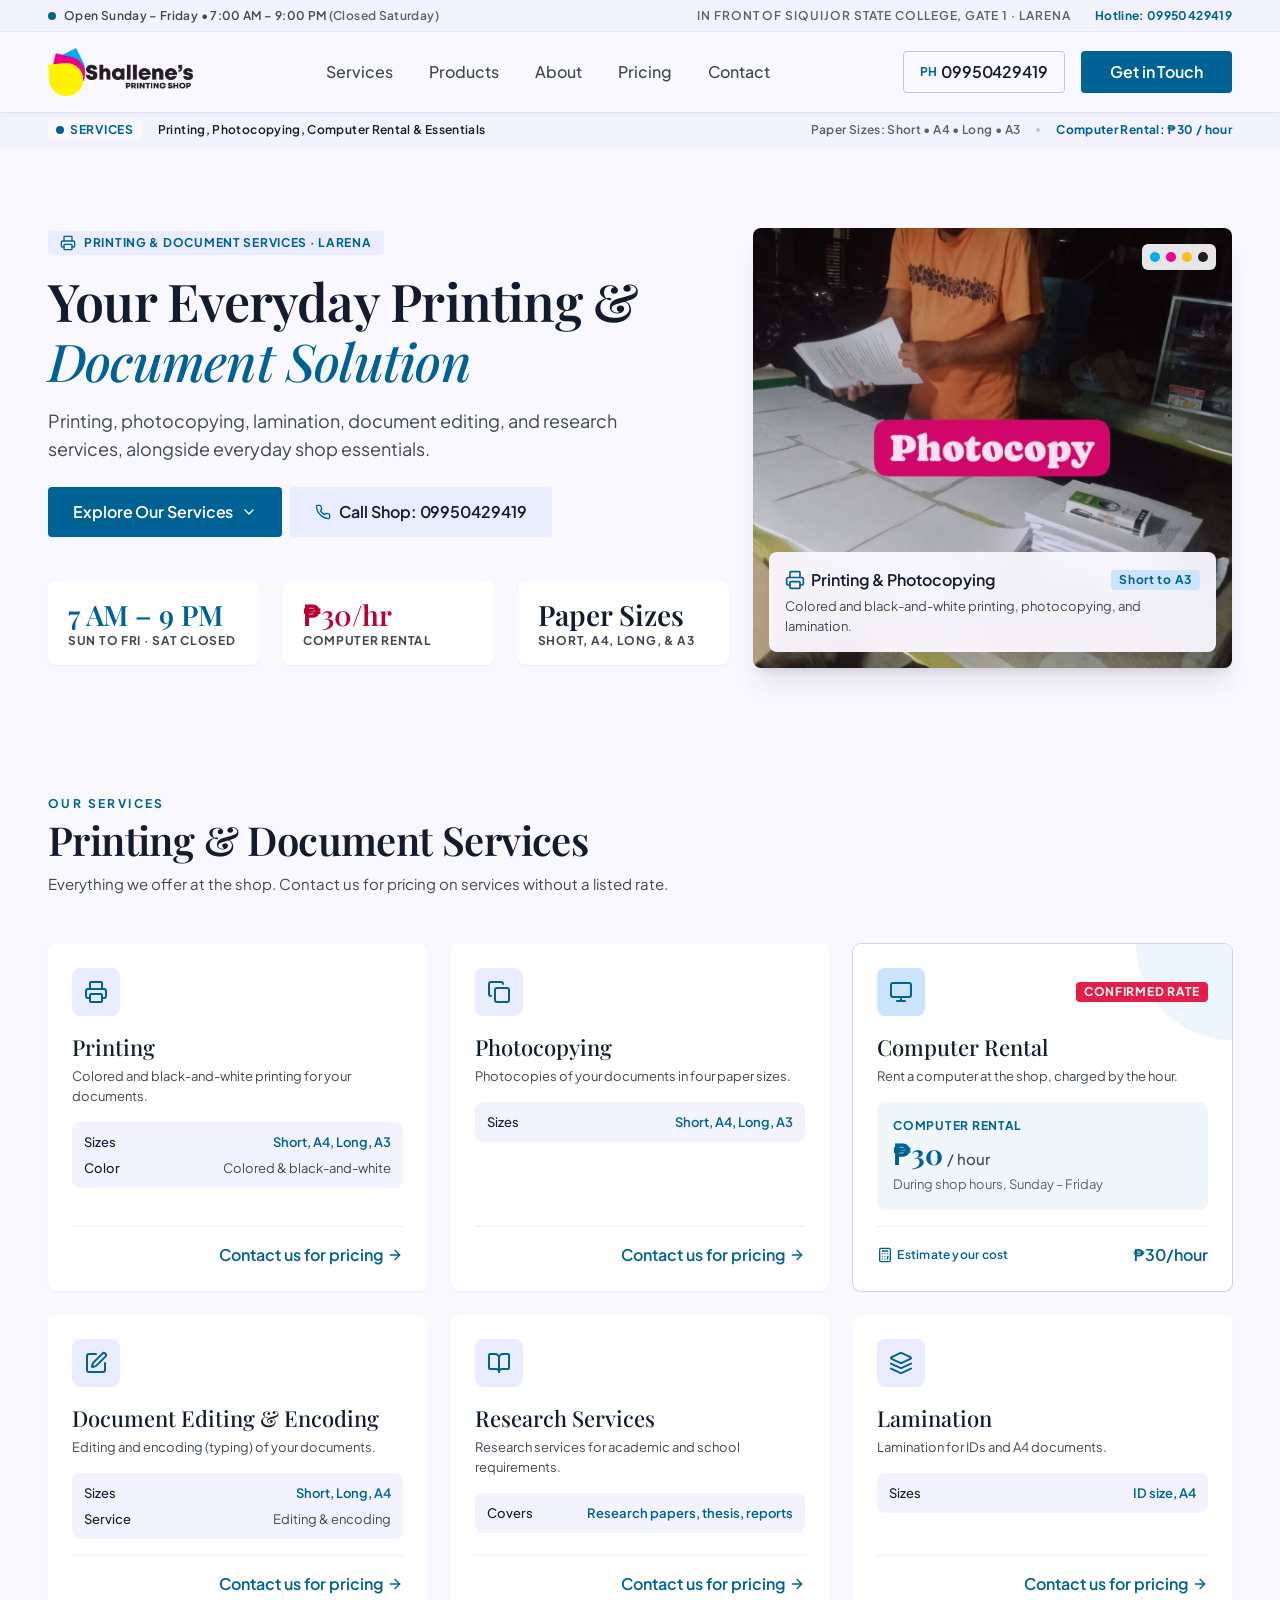
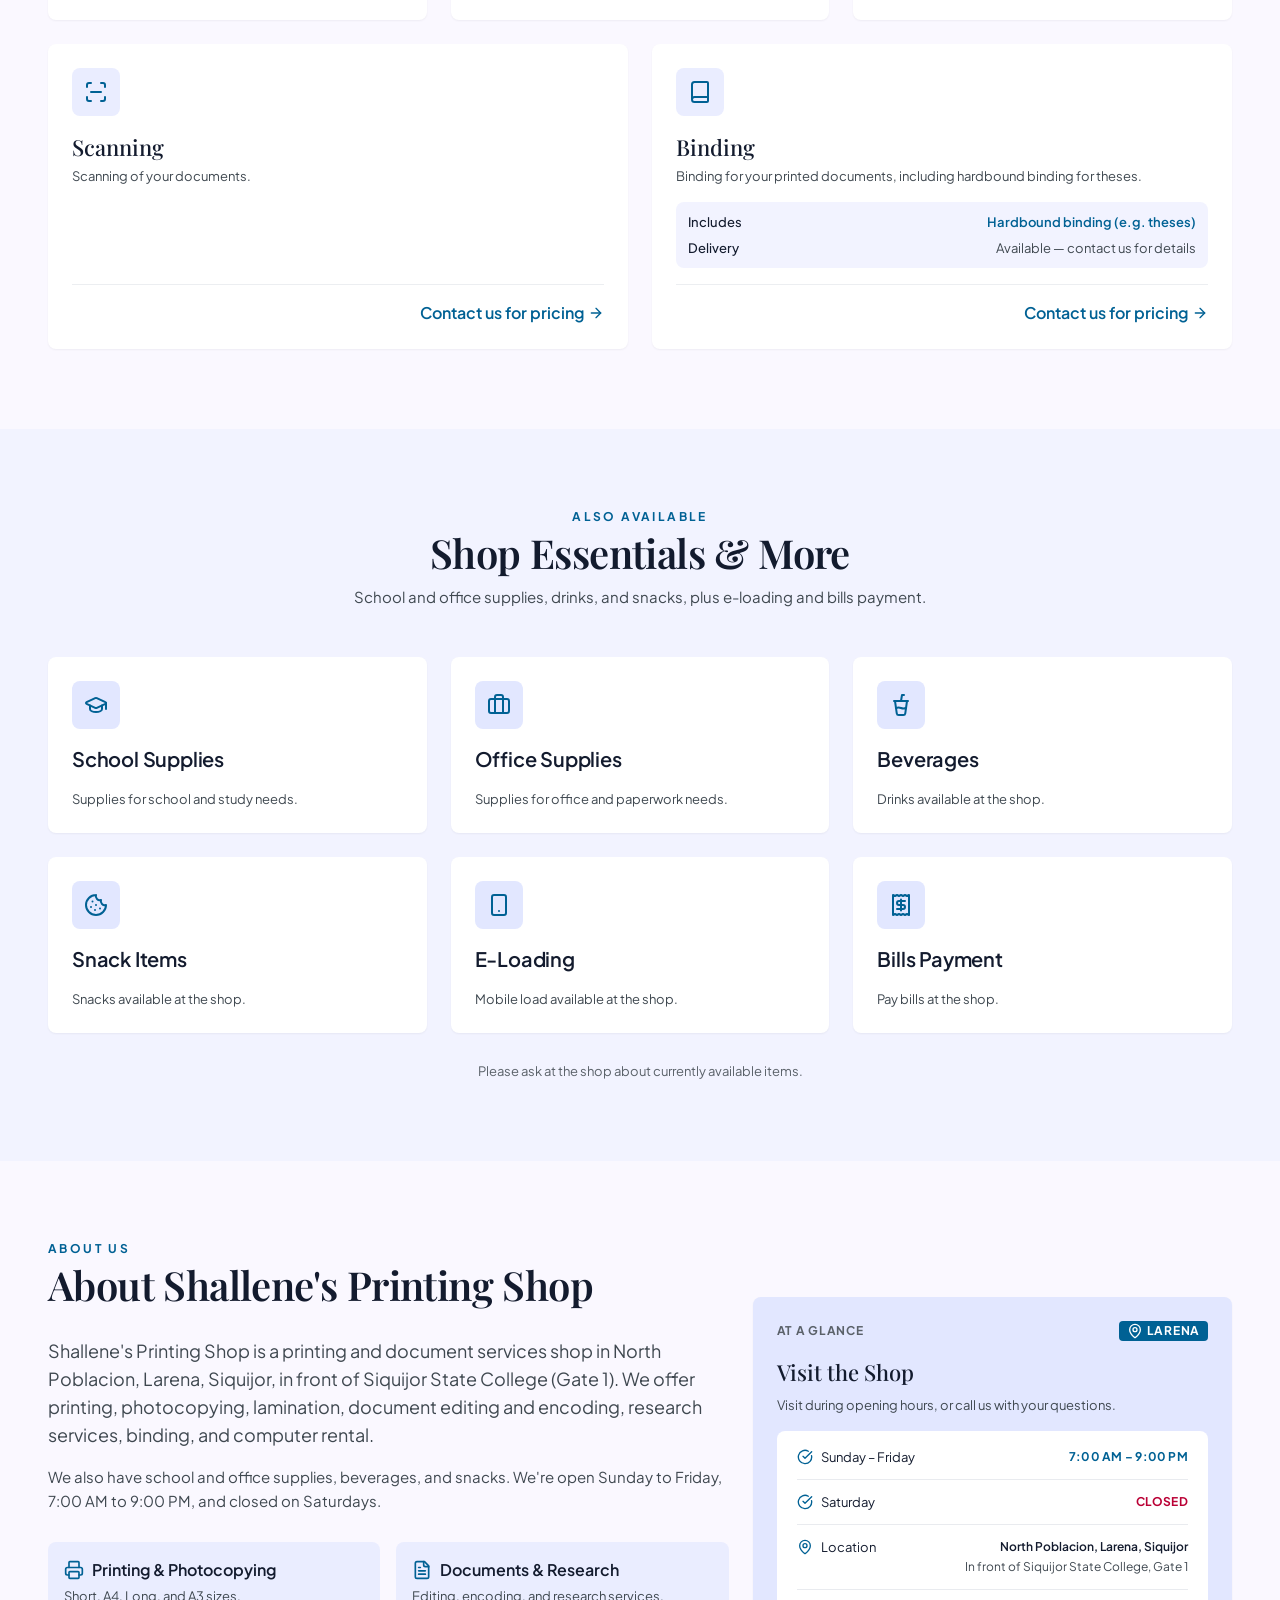
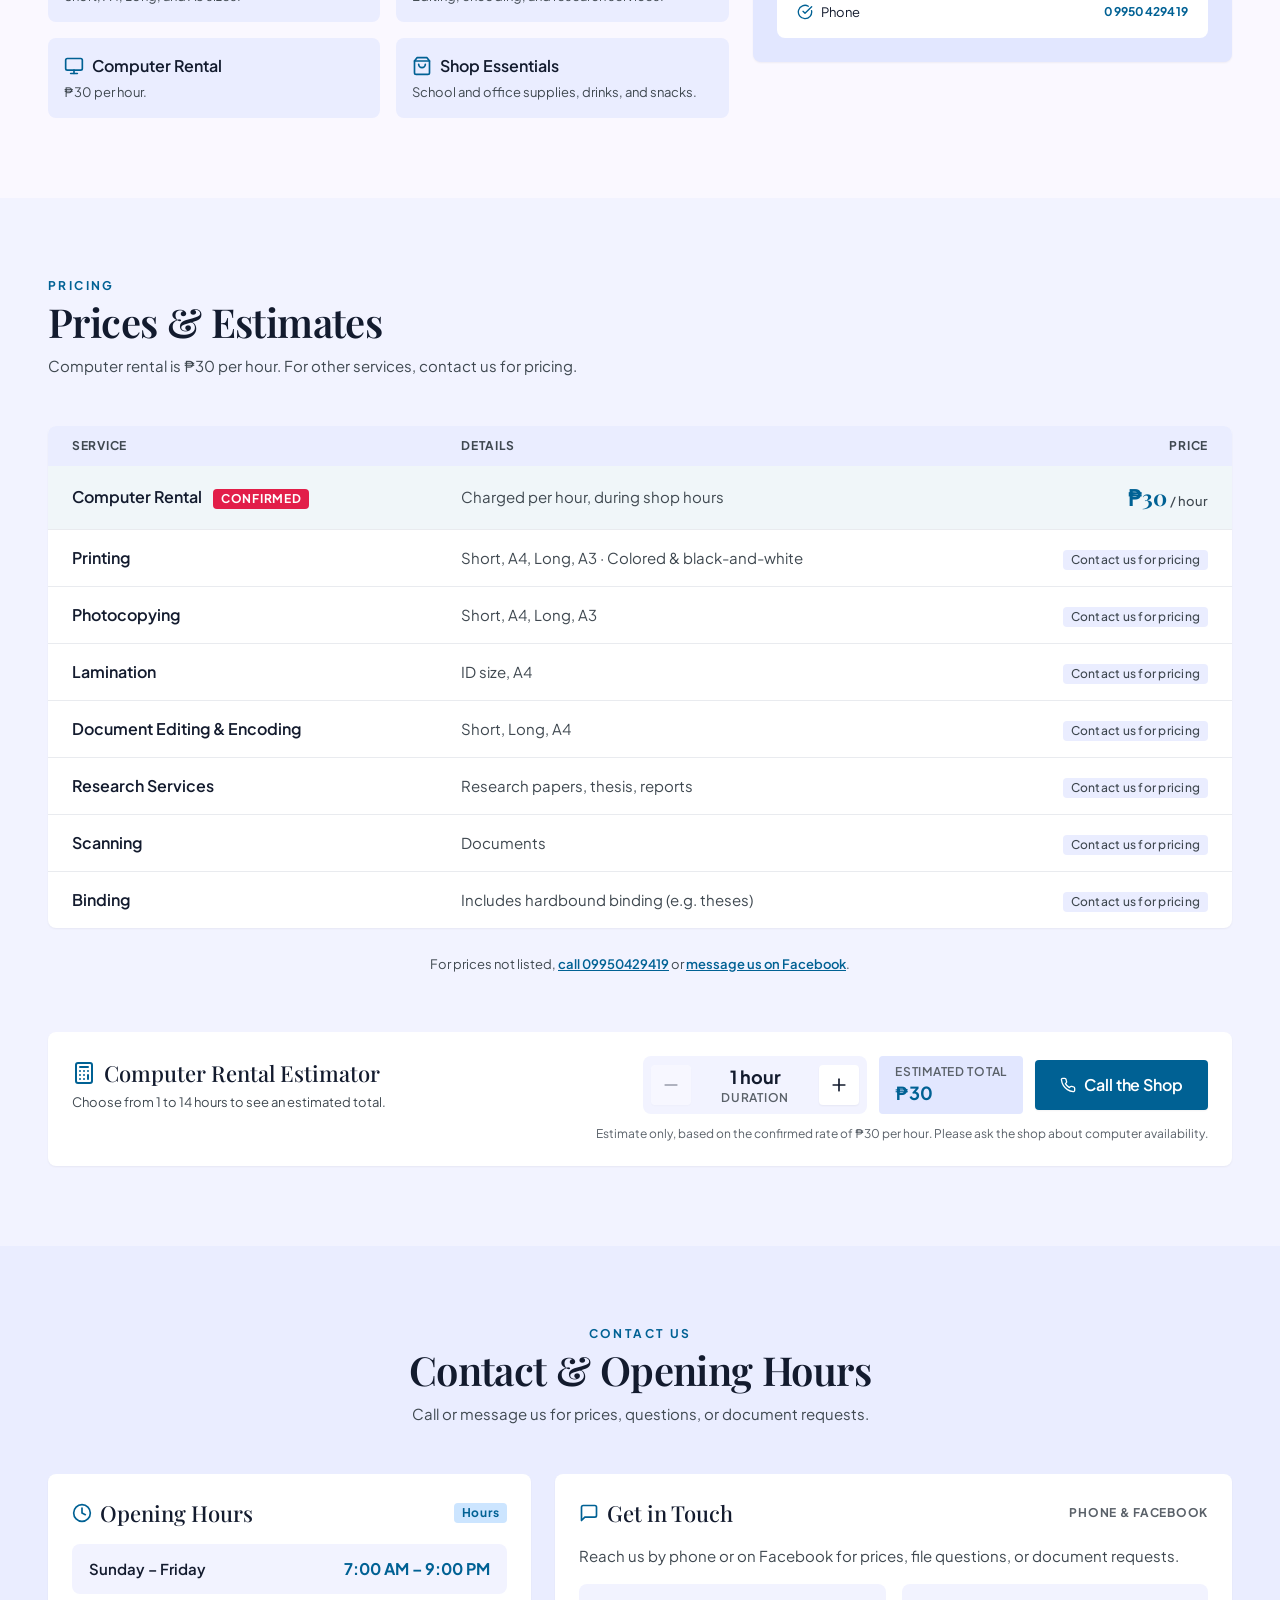
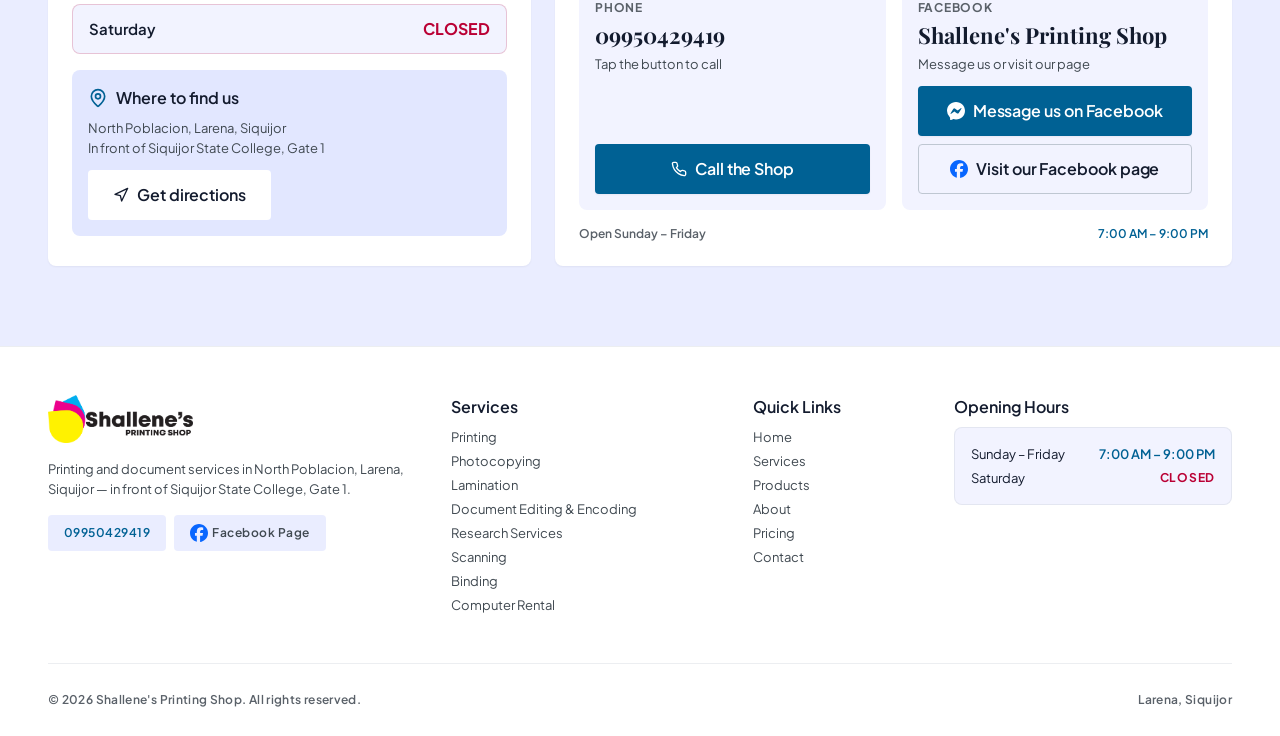
==== commit 2fb4cec9: "Phase 6: testing fixes (price table, header height, contrast, SEO)" ====
--- a/index.html
+++ b/index.html
@@ -6,13 +6,13 @@
   <meta name="viewport" content="width=device-width, initial-scale=1.0, viewport-fit=cover">
 
   <!-- SEO -->
-  <title>Shallene's Printing Shop | Printing, Photocopying &amp; Document Services in Larena</title>
-  <meta name="description" content="Shallene's Printing Shop in North Poblacion, Larena, Siquijor (in front of Siquijor State College, Gate 1) offers printing, photocopying, lamination, document editing and encoding, research services, binding, and computer rental. Open Sunday to Friday, 7:00 AM – 9:00 PM.">
+  <title>Shallene's Printing Shop | Printing &amp; Photocopying in Larena</title>
+  <meta name="description" content="Printing, photocopying, lamination, scanning, binding &amp; computer rental in Larena, Siquijor, in front of Siquijor State College. Open Sun–Fri, 7 AM–9 PM.">
 
   <!-- Open Graph (how the page looks when shared on Facebook/Messenger) -->
   <meta property="og:type" content="website">
   <meta property="og:title" content="Shallene's Printing Shop">
-  <meta property="og:description" content="Printing, photocopying, lamination, document services, and computer rental in Larena. Open Sunday to Friday, 7:00 AM – 9:00 PM.">
+  <meta property="og:description" content="Printing, photocopying, lamination, scanning, binding &amp; computer rental in Larena, Siquijor. Open Sunday to Friday, 7:00 AM – 9:00 PM.">
   <!-- TODO: add og:image and og:url once the website has a live address. -->
 
   <!-- Browser-tab icon (made from logo-icon.png) -->
--- a/css/variables.css
+++ b/css/variables.css
@@ -31,7 +31,9 @@
   /* ---------- Text and lines ---------- */
   --color-on-surface: #131b2e;          /* main text and headings */
   --color-on-surface-variant: #3f4850;  /* secondary text */
-  --color-outline: #707881;             /* muted labels */
+  --color-outline: #5a6169;             /* muted labels (Stitch used #707881; darkened
+                                           slightly so small text meets the 4.5:1
+                                           contrast guideline on lavender backgrounds) */
   --color-outline-variant: #bfc7d2;     /* borders and dividers */
 
   /* ---------- Accent colors ---------- */
--- a/css/style.css
+++ b/css/style.css
@@ -375,15 +375,16 @@
   background: rgba(250, 248, 255, 0.92);
   -webkit-backdrop-filter: blur(24px);
   backdrop-filter: blur(24px);
-  border-bottom: 1px solid rgba(191, 199, 210, 0.3);
-  box-shadow: var(--shadow-header);
+  /* The bottom line is drawn with a shadow (not a border) so it adds no
+     height — the page's top padding then matches the header exactly. */
+  box-shadow: 0 1px 0 rgba(191, 199, 210, 0.3), var(--shadow-header);
 }
 
 /* 7a. Desktop info strip (hidden on phones/tablets — see responsive.css) */
 .top-strip {
   display: none;
   background: rgba(242, 243, 255, 0.8);
-  border-bottom: 1px solid rgba(191, 199, 210, 0.2);
+  box-shadow: inset 0 -1px 0 rgba(191, 199, 210, 0.2);   /* line without extra height */
   font-size: var(--text-label-sm-size);
   line-height: var(--text-label-sm-line);
   font-weight: var(--font-weight-semibold);
@@ -1771,6 +1772,13 @@
   border-collapse: collapse;
 }
 
+/* Phones: the table and its body act like plain blocks, so the table can
+   never grow wider than its card (tables normally stretch to fit content). */
+.price-table,
+.price-table tbody {
+  display: block;
+}
+
 /* Phones: the column headings are hidden visually (still read by screen
    readers) and each row becomes a small block: name + price, details below. */
 .price-table thead {
--- a/css/responsive.css
+++ b/css/responsive.css
@@ -23,6 +23,18 @@
 @media (min-width: 768px) {
   .phone-only {
     display: none !important;
+  }
+}
+
+/* ---------- Very narrow phones (below 400px) ----------
+   Not enough room for the price beside the service name, so it moves to
+   its own line under the details. */
+@media (max-width: 399.98px) {
+  .price-table .price-table__price {
+    grid-column: 1 / -1;
+    grid-row: 3;
+    margin-top: var(--space-xs);
+    text-align: left;
   }
 }
 
@@ -345,6 +357,14 @@
   }
 
   /* Pricing: a normal table with column headings */
+  .price-table {
+    display: table;
+  }
+
+  .price-table tbody {
+    display: table-row-group;
+  }
+
   .price-table thead {
     position: static;
     width: auto;
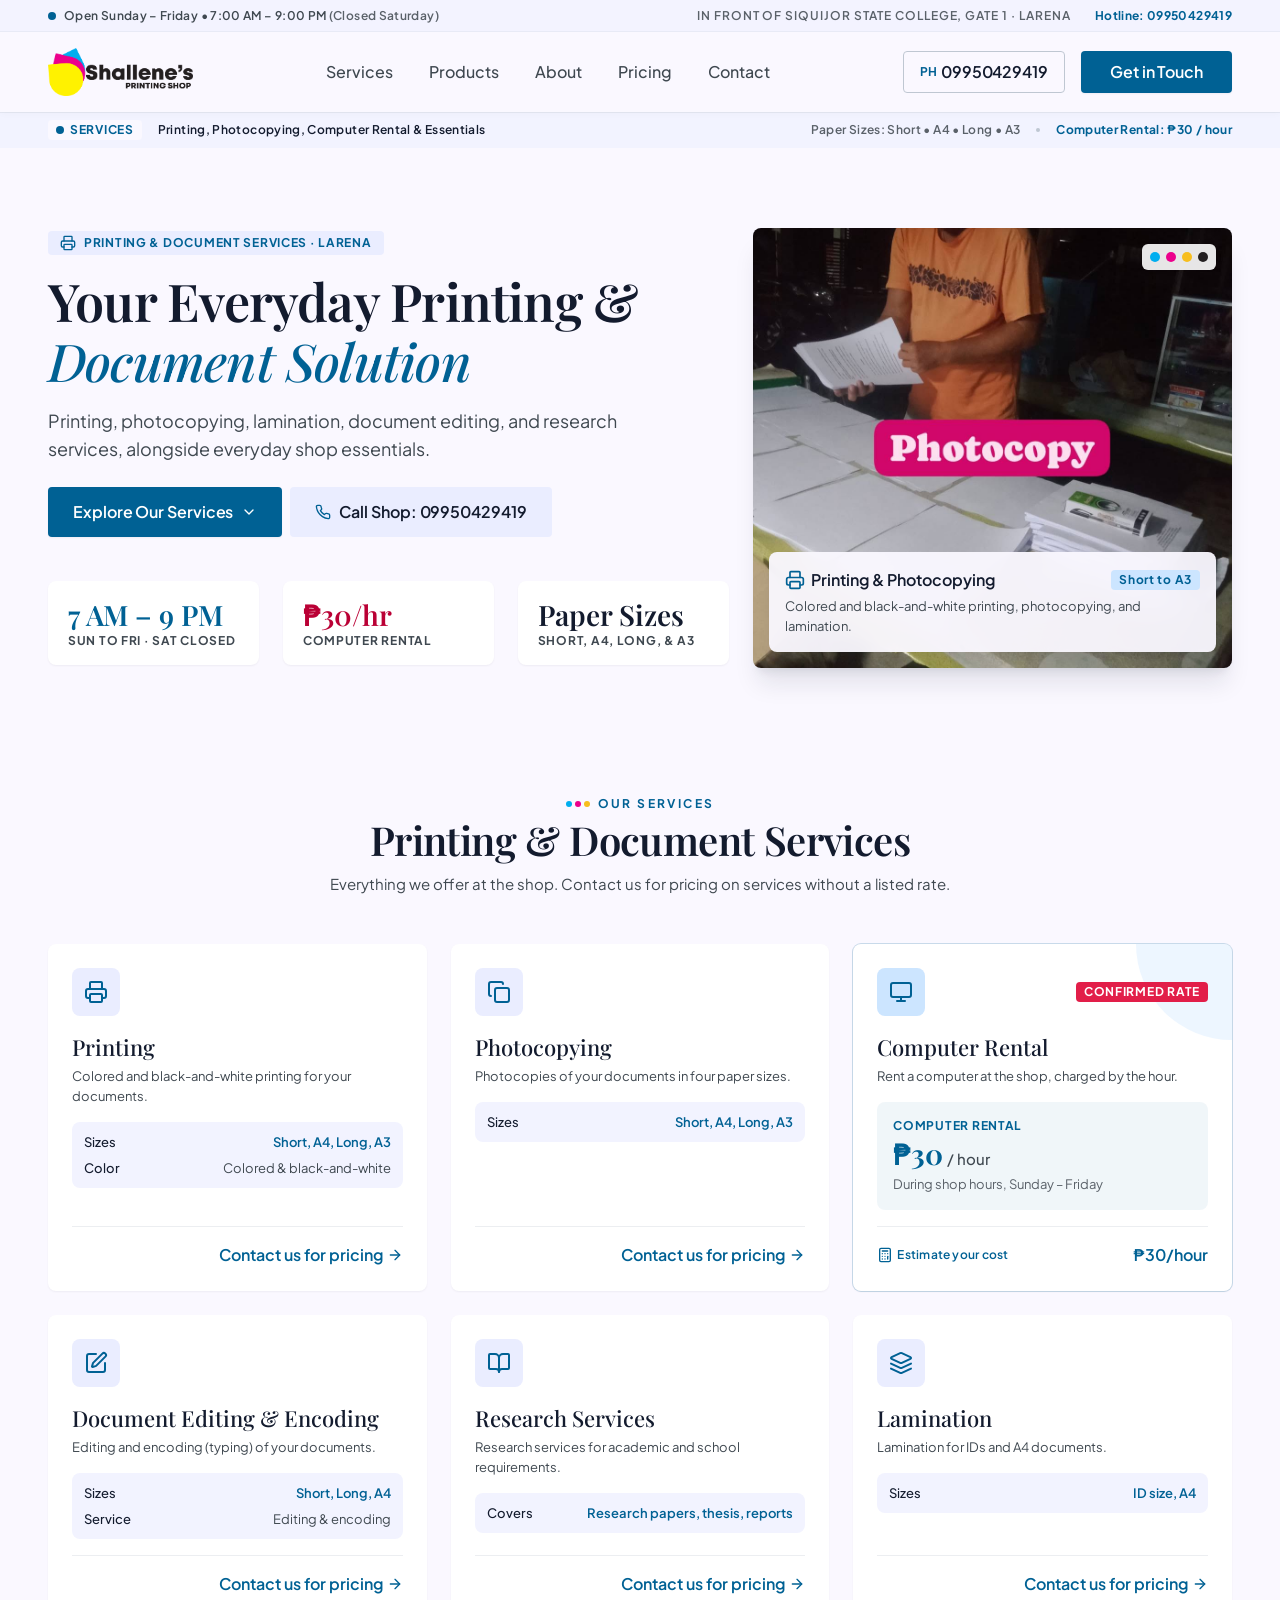
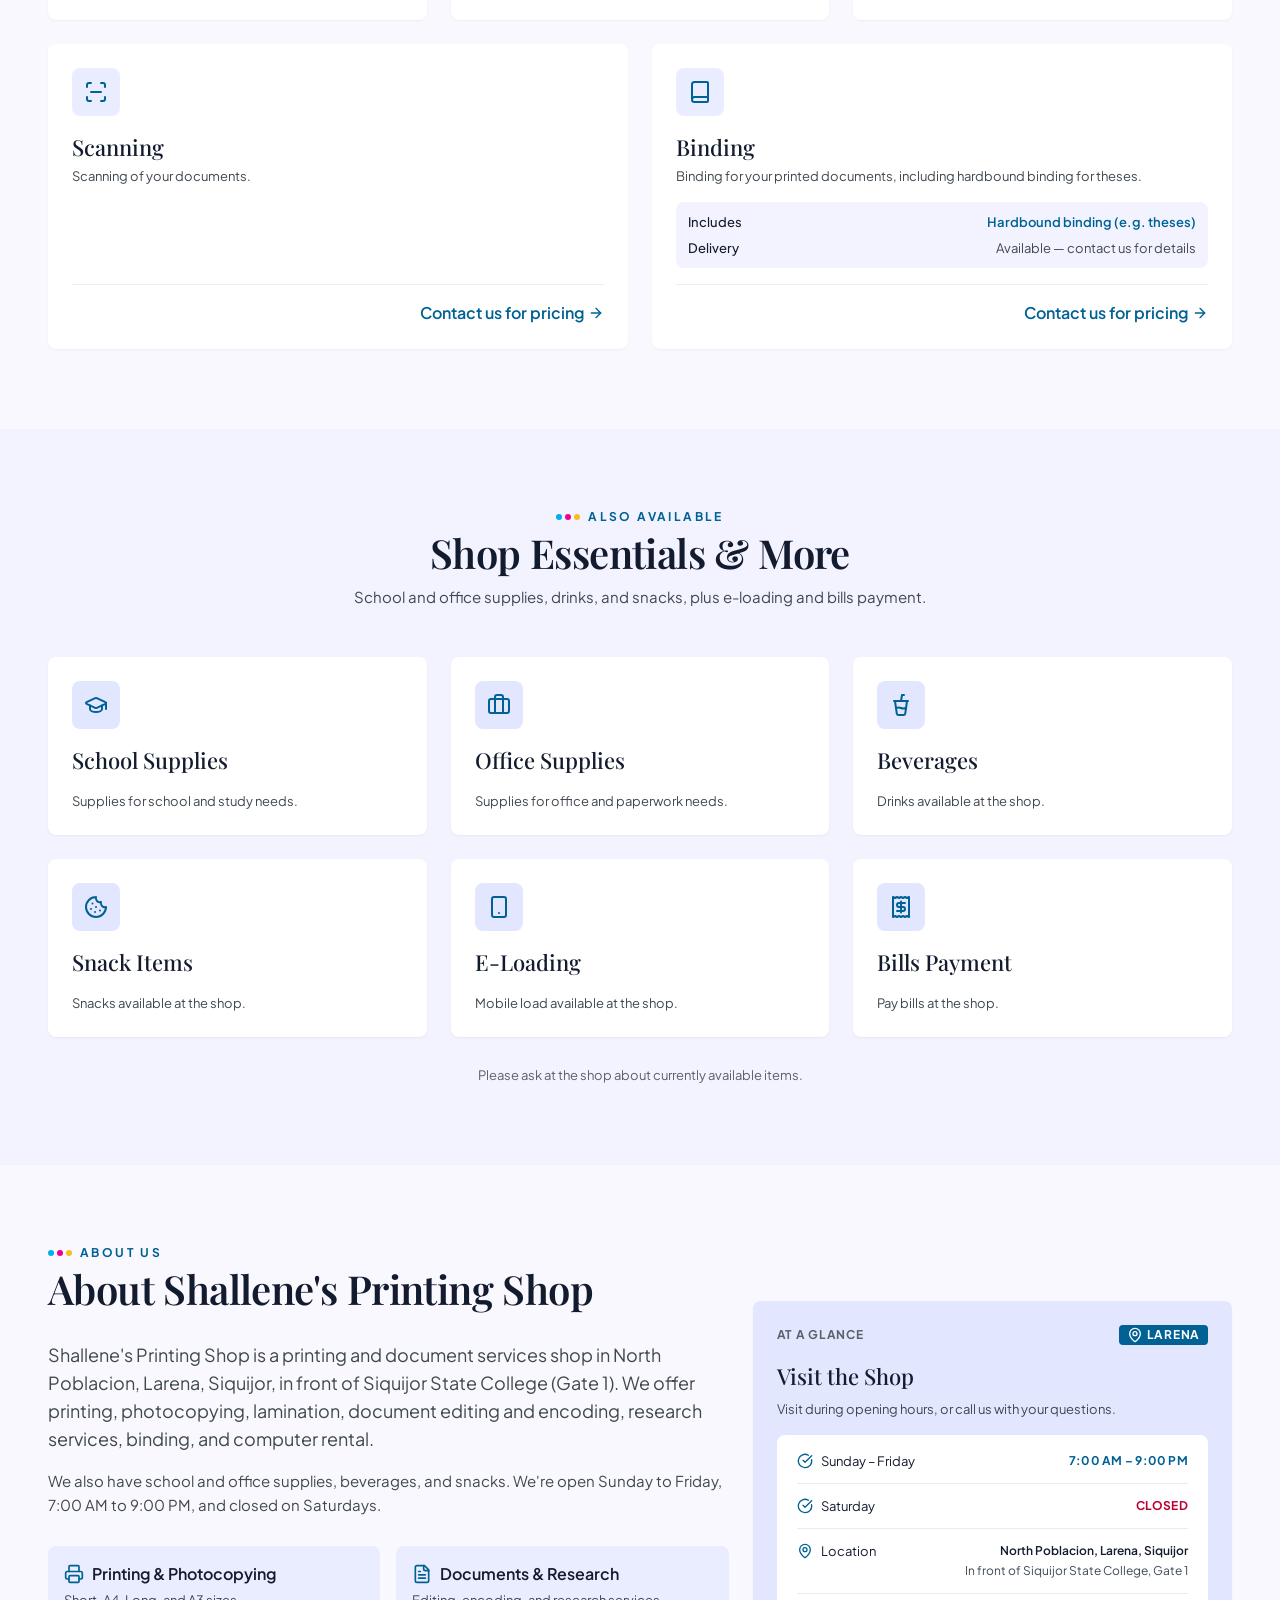
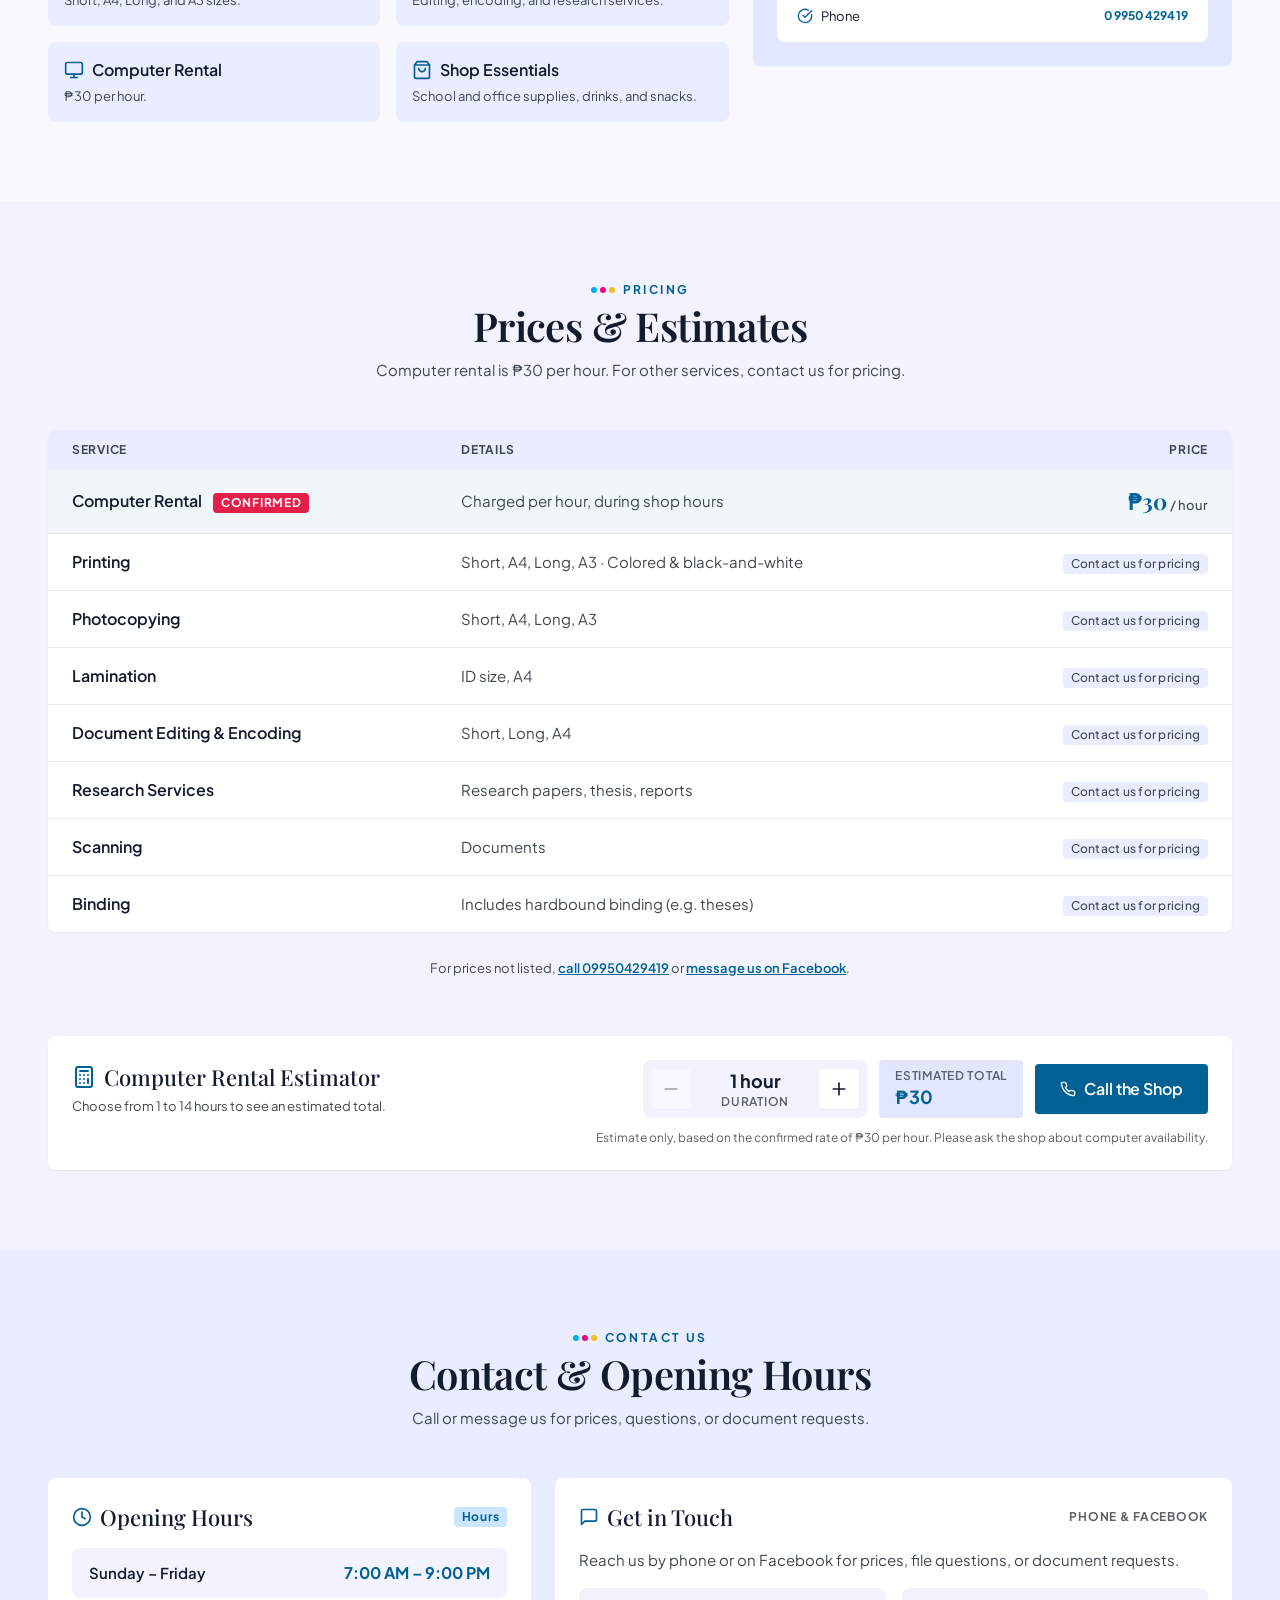
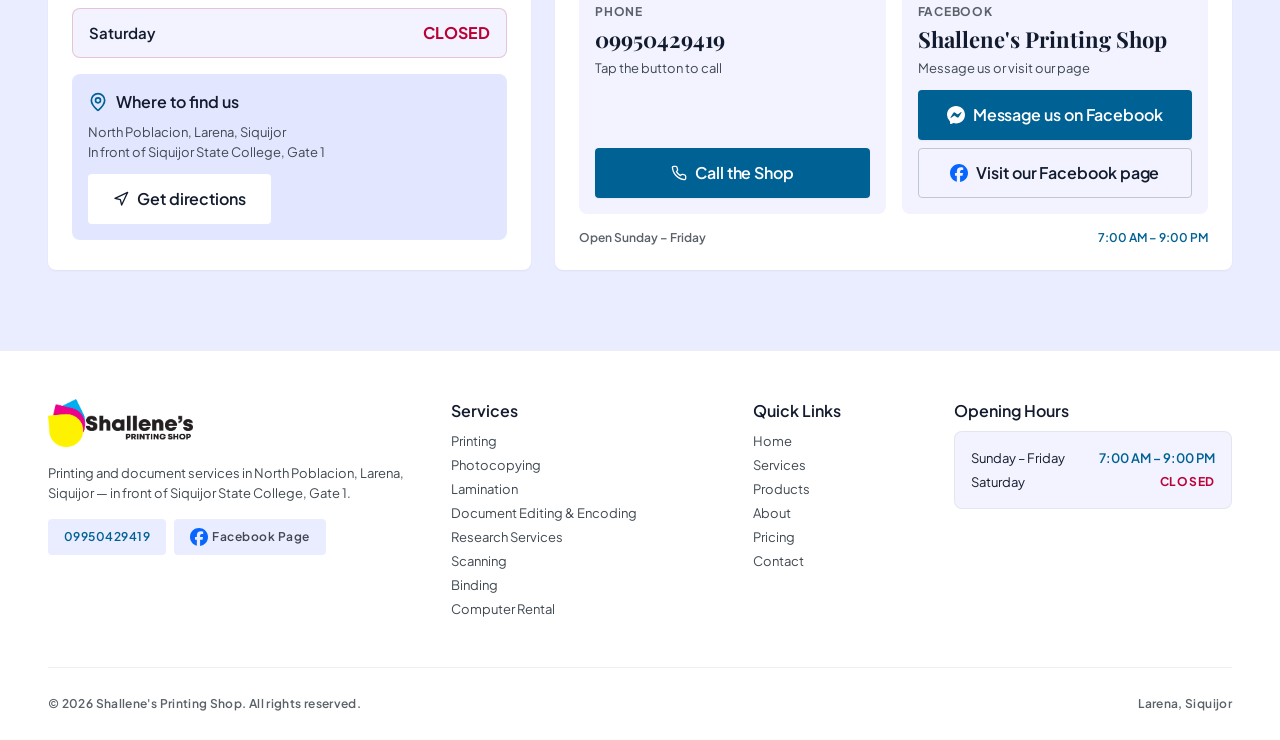
==== commit 1c095458: "Polish: consistent headings, brand accents, card titles, bottom-nav active state" ====
--- a/index.html
+++ b/index.html
@@ -468,7 +468,7 @@
          ================================================================== -->
     <section id="services" class="section services" data-nav-label="Services" aria-labelledby="services-title">
       <div class="container">
-        <header class="section-header">
+        <header class="section-header section-header--center">
           <span class="eyebrow">Our Services</span>
           <h2 id="services-title">Printing &amp; Document Services</h2>
           <p class="section-header__text">
@@ -821,7 +821,7 @@
          ================================================================== -->
     <section id="pricing" class="section pricing" data-nav-label="Pricing" aria-labelledby="pricing-title">
       <div class="container">
-        <header class="section-header">
+        <header class="section-header section-header--center">
           <span class="eyebrow">Pricing</span>
           <h2 id="pricing-title">Prices &amp; Estimates</h2>
           <p class="section-header__text">
--- a/css/style.css
+++ b/css/style.css
@@ -281,13 +281,27 @@
 
 /* Small uppercase label shown above section headings, e.g. "OUR SERVICES" */
 .eyebrow {
-  display: block;
+  display: inline-flex;
+  align-items: center;
   font-size: var(--text-label-sm-size);
   line-height: var(--text-label-sm-line);
   font-weight: var(--font-weight-bold);
   letter-spacing: 0.2em;
   text-transform: uppercase;
   color: var(--color-primary);
+}
+
+/* Three small dots in the logo's cyan, magenta, and yellow before each label.
+   One dot is drawn; the other two are copies made with box-shadow. */
+.eyebrow::before {
+  content: "";
+  flex-shrink: 0;
+  width: 6px;
+  height: 6px;
+  margin-right: calc(18px + var(--space-sm));   /* room for the two copies */
+  border-radius: var(--radius-round);
+  background: var(--color-logo-cyan);
+  box-shadow: 9px 0 0 var(--color-logo-magenta), 18px 0 0 var(--color-tertiary-bright);
 }
 
 /* Badges / chips, e.g. "SUN – FRI" or "Contact us for pricing" */
@@ -768,13 +782,22 @@
 }
 
 .bottom-nav__link .icon {
+  box-sizing: content-box;     /* padding adds to the size, so the icon stays 22px */
   width: 22px;
   height: 22px;
+  padding: 3px 16px;
+  border-radius: var(--radius-round);
+  transition: background-color var(--transition-fast);
 }
 
 .bottom-nav__link.is-active {
   color: var(--color-primary);
   font-weight: var(--font-weight-bold);
+}
+
+/* Soft pill behind the current section's icon */
+.bottom-nav__link.is-active .icon {
+  background: var(--color-primary-soft);
 }
 
 
@@ -1532,12 +1555,11 @@
 .product-card--magenta .product-card__icon { color: var(--color-secondary); }
 .product-card--yellow .product-card__icon { color: var(--color-tertiary); }
 
+/* Same style as the other card titles (Playfair Display) */
 .product-card__title {
-  font-family: var(--font-body);
-  font-size: 1.1875rem;   /* 19px phones, 20px from 768px */
-  line-height: 1.625rem;
-  font-weight: var(--font-weight-semibold);
-  letter-spacing: -0.01em;
+  font-size: var(--text-card-title-mobile-size);
+  line-height: var(--text-card-title-mobile-line);
+  font-weight: var(--font-weight-semibold);
 }
 
 .product-card__text {
--- a/css/responsive.css
+++ b/css/responsive.css
@@ -326,8 +326,9 @@
   }
 
   .product-card__title {
-    font-size: 1.25rem;
-    line-height: 1.75rem;
+    font-size: var(--text-headline-sm-size);
+    line-height: var(--text-headline-sm-line);
+    font-weight: var(--font-weight-medium);
   }
 
   /* About: the story is plain text (no card) on larger screens */
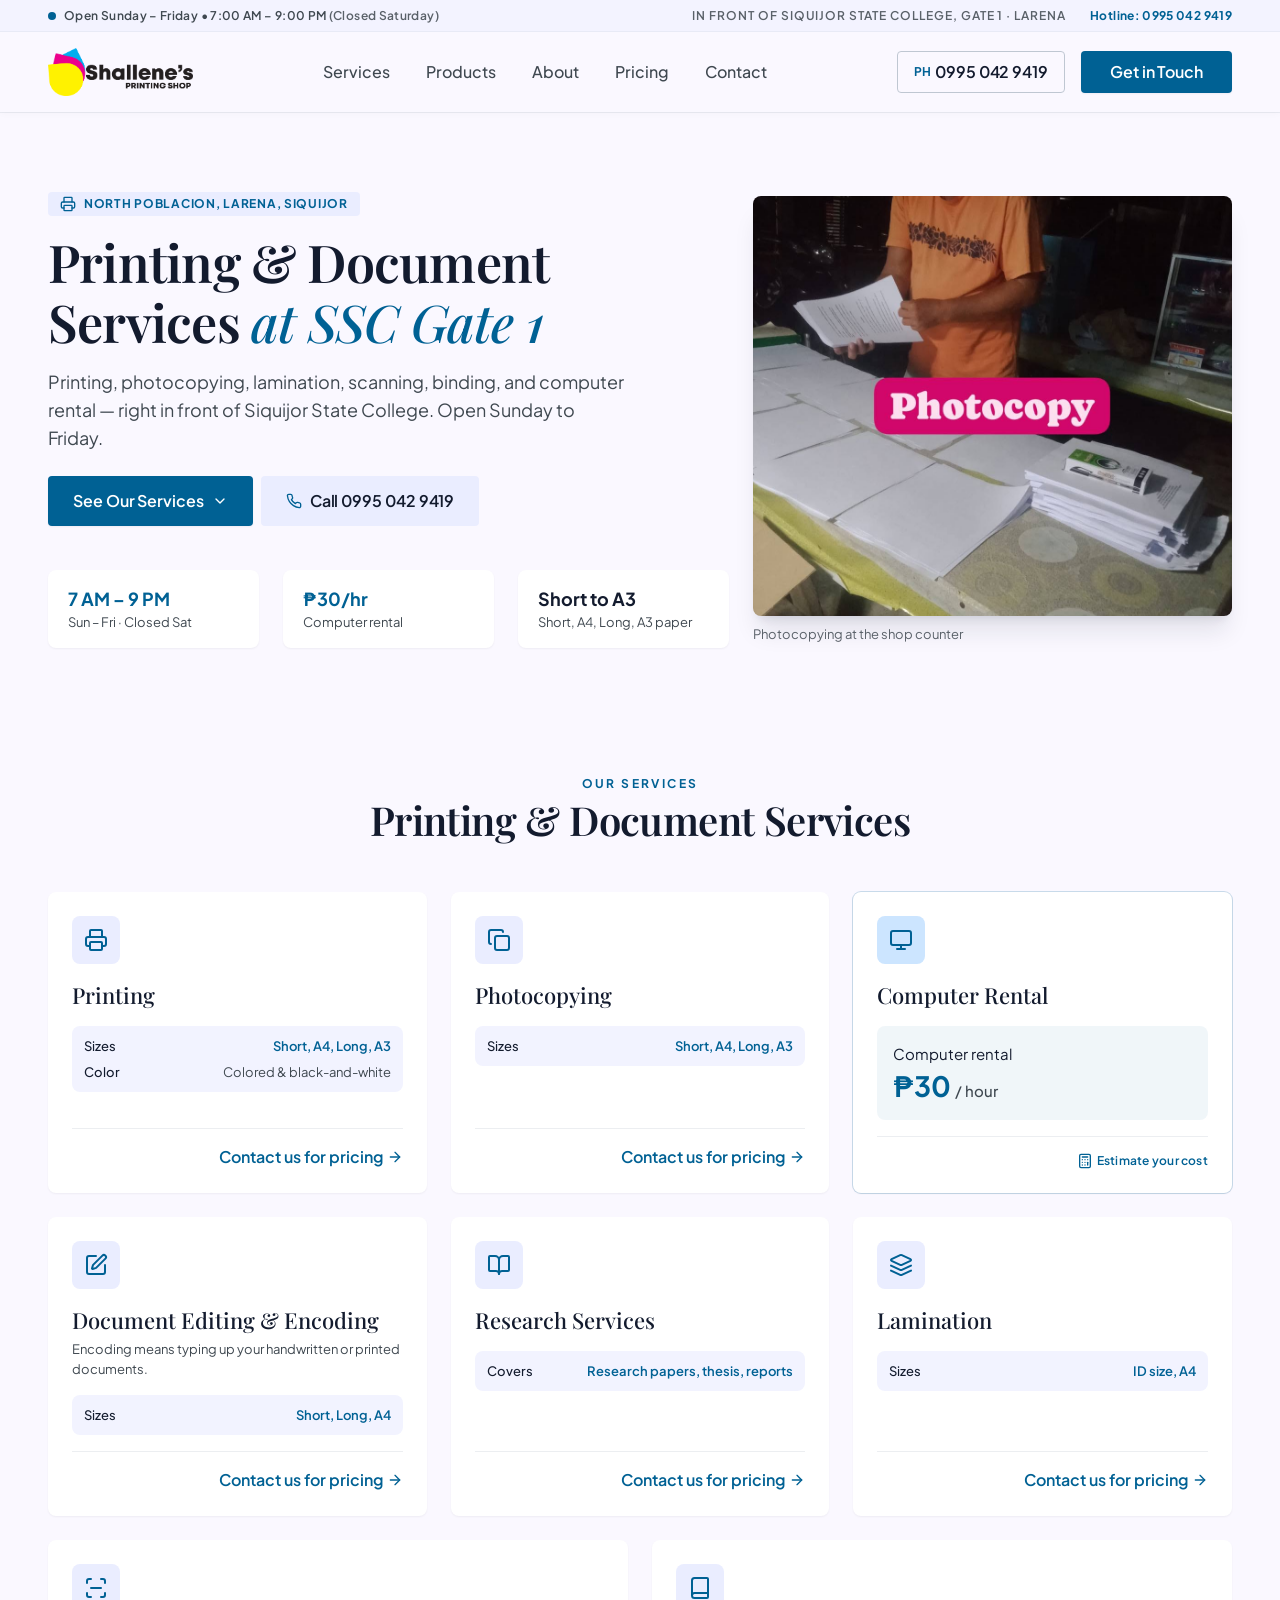
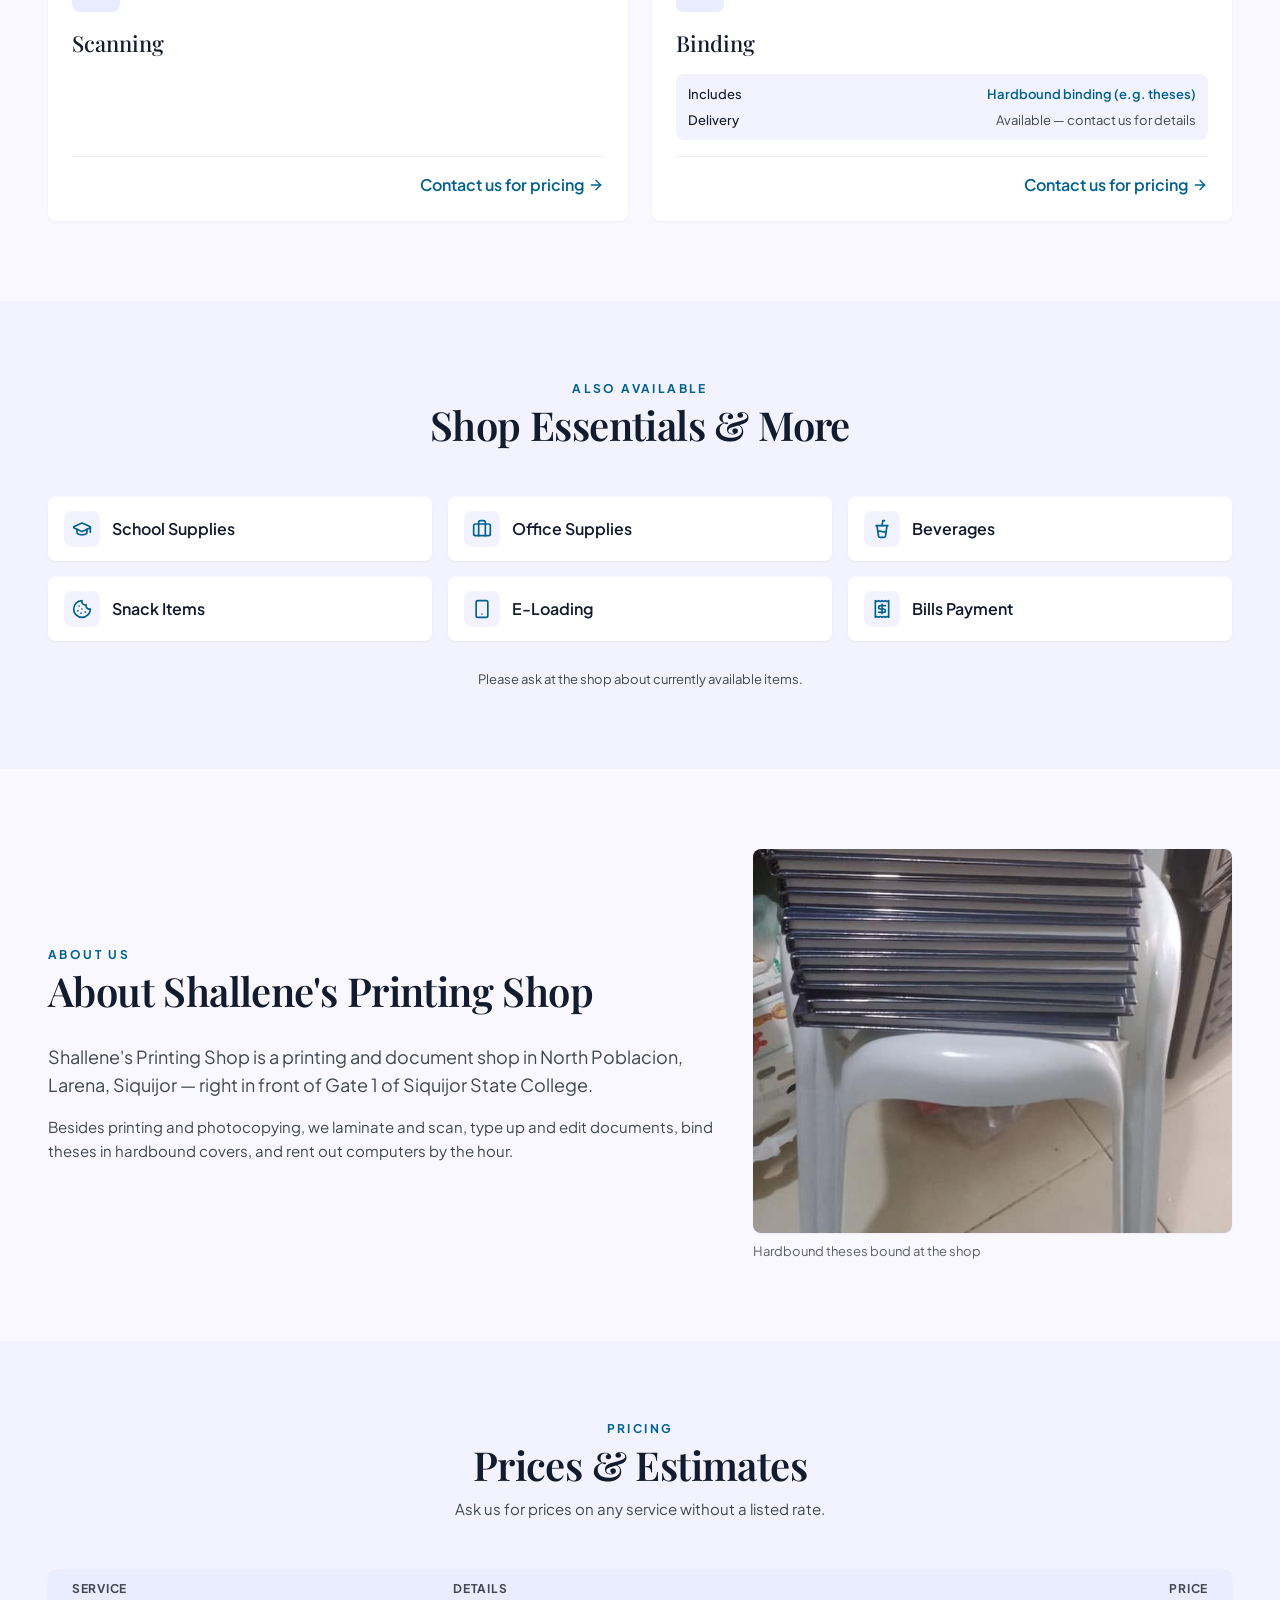
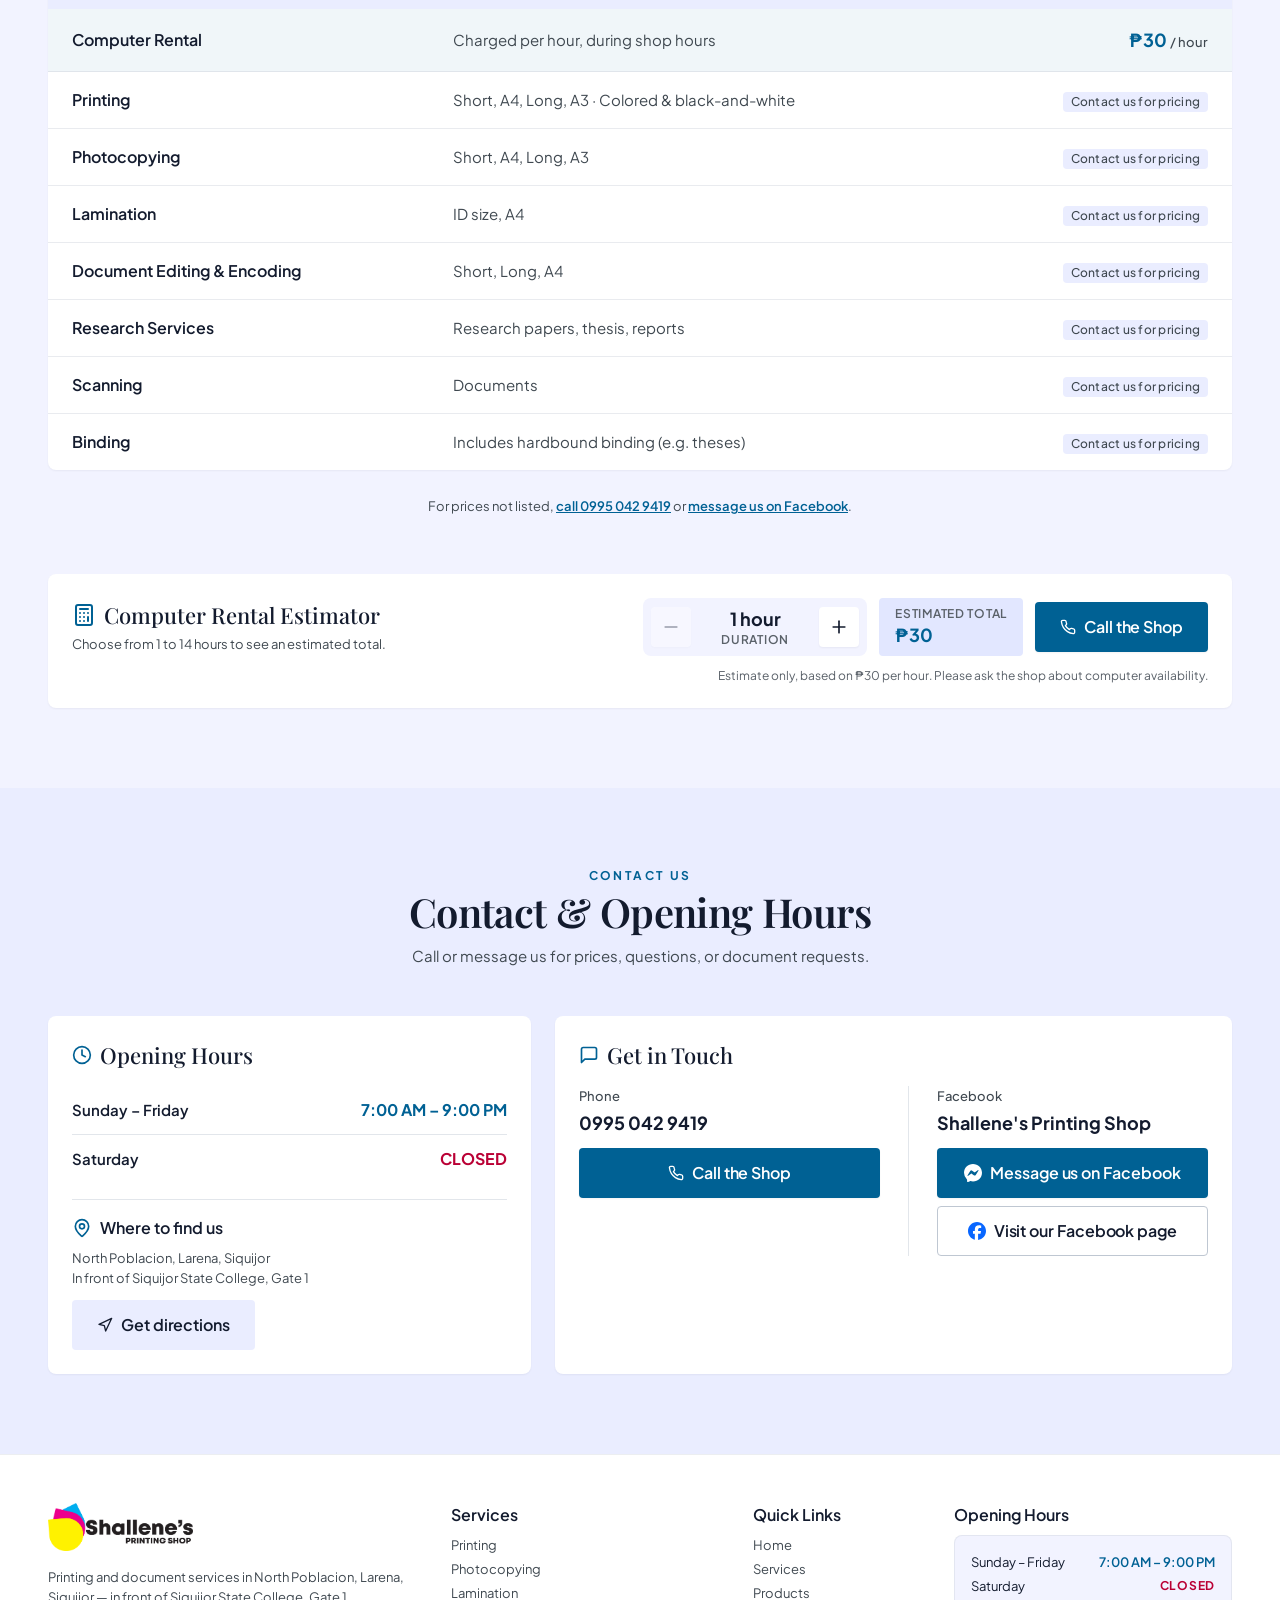
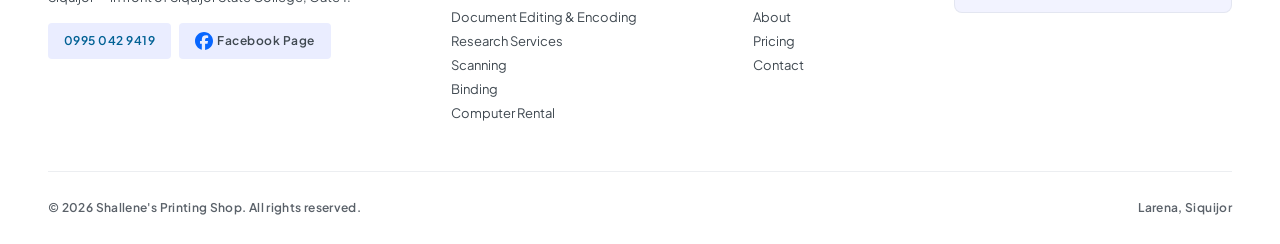
==== commit e5c6bb28: "Visual audit fixes: specific copy, less repetition, cleaner cards, readable numbers" ====
--- a/index.html
+++ b/index.html
@@ -217,7 +217,7 @@
         </p>
         <div class="top-strip__meta">
           <span class="top-strip__location">In front of Siquijor State College, Gate 1 · Larena</span>
-          <a class="top-strip__phone" href="tel:09950429419">Hotline: 09950429419</a>
+          <a class="top-strip__phone" href="tel:09950429419">Hotline: 0995 042 9419</a>
         </div>
       </div>
     </div>
@@ -250,12 +250,12 @@
         <!-- Desktop -->
         <a class="button button--outline header-phone" href="tel:09950429419">
           <span class="header-phone__prefix">PH</span>
-          <span>09950429419</span>
+          <span>0995 042 9419</span>
         </a>
         <a class="button button--primary header-cta" href="#contact">Get in Touch</a>
 
         <!-- Phones/tablets -->
-        <a class="header-call" href="tel:09950429419" aria-label="Call the shop at 09950429419">
+        <a class="header-call" href="tel:09950429419" aria-label="Call the shop at 0995 042 9419">
           <svg class="icon icon--sm" aria-hidden="true"><use href="#icon-phone"></use></svg>
           <span class="header-call__text">Call Shop</span>
         </a>
@@ -311,7 +311,7 @@
       <div class="mobile-menu__bottom">
         <a class="button button--primary button--block" href="tel:09950429419">
           <svg class="icon" aria-hidden="true"><use href="#icon-phone"></use></svg>
-          09950429419
+          0995 042 9419
         </a>
         <p class="mobile-menu__note">Open Sunday – Friday • 7:00 AM – 9:00 PM</p>
       </div>
@@ -320,97 +320,66 @@
 
   <main id="main-content">
     <!-- ==================================================================
-         2. HOME: services strip + hero + featured highlights
+         2. HOME: hero + key facts
          Some text differs between phones and larger screens, as in the
          Stitch designs. "phone-only" and "tablet-up" (style.css, section 4)
          show the right version for each screen size.
          ================================================================== -->
     <section id="home" class="home" data-nav-label="Home" aria-labelledby="hero-title">
 
-      <!-- 2a. Services strip -->
-      <div class="info-strip">
-        <!-- Phones: small "open" card -->
-        <div class="info-strip__card phone-only">
-          <p class="info-strip__open">
-            <span class="status-dot status-dot--yellow" aria-hidden="true"></span>
-            Open Sun – Fri
-          </p>
-          <p class="info-strip__time">
-            <svg class="icon icon--sm" aria-hidden="true"><use href="#icon-clock"></use></svg>
-            7 AM – 9 PM
-          </p>
-        </div>
-
-        <!-- Tablets and desktops: full-width strip -->
-        <div class="container info-strip__bar tablet-up">
-          <p class="info-strip__group">
-            <span class="info-strip__chip">
-              <span class="status-dot" aria-hidden="true"></span>
-              Services
-            </span>
-            <span class="info-strip__services">Printing, Photocopying, Computer Rental &amp; Essentials</span>
-          </p>
-          <p class="info-strip__group">
-            <span class="info-strip__muted">Paper Sizes: Short • A4 • Long • A3</span>
-            <span class="info-strip__separator" aria-hidden="true"></span>
-            <span class="info-strip__rate">Computer Rental: <span data-price="computer-rental">₱30</span> / hour</span>
-          </p>
-        </div>
-      </div>
-
-      <!-- 2b. Hero -->
+      <!-- Hero -->
       <div class="container hero">
         <div class="hero__content">
           <p class="hero__eyebrow">
-            <!-- Phones: CMYK dots -->
+            <!-- Phones: CMYK dots (the one place the brand dots are used) -->
             <span class="cmyk-dots phone-only" aria-hidden="true">
               <span></span><span></span><span></span><span></span>
             </span>
             <!-- Larger screens: printer icon -->
             <svg class="icon icon--sm tablet-up" aria-hidden="true"><use href="#icon-printer"></use></svg>
-            Printing &amp; Document Services · Larena
+            North Poblacion, Larena, Siquijor
           </p>
 
           <h1 class="hero__title" id="hero-title">
-            Your Everyday Printing &amp; <span class="hero__title-accent">Document Solution</span>
+            Printing &amp; Document Services <span class="hero__title-accent">at SSC Gate 1</span>
           </h1>
 
           <p class="hero__lead">
-            Printing, photocopying, lamination, document editing, and research services,
-            alongside everyday shop essentials.
+            Printing, photocopying, lamination, scanning, binding, and computer rental —
+            right in front of Siquijor State College. Open Sunday to Friday.
           </p>
 
           <div class="hero__actions">
             <a class="button button--primary hero__button" href="#services">
-              <span>Explore Our Services</span>
+              <span>See Our Services</span>
               <svg class="icon icon--sm tablet-up" aria-hidden="true"><use href="#icon-chevron-down"></use></svg>
               <svg class="icon icon--sm phone-only" aria-hidden="true"><use href="#icon-arrow-right"></use></svg>
             </a>
             <a class="button hero__button hero__button--call" href="tel:09950429419">
               <svg class="icon icon--sm" aria-hidden="true"><use href="#icon-phone"></use></svg>
-              <span>Call Shop: 09950429419</span>
+              <span>Call 0995 042 9419</span>
             </a>
           </div>
 
-          <!-- Featured highlights (these act as the "featured services") -->
-          <ul class="hero__highlights" aria-label="Shop highlights">
+          <!-- Key facts (these act as the "featured services") -->
+          <ul class="hero__highlights" aria-label="Key details">
             <li class="highlight">
               <p class="highlight__label phone-only">
                 <svg class="icon icon--sm" aria-hidden="true"><use href="#icon-calendar"></use></svg>
                 Hours
               </p>
               <p class="highlight__value highlight__value--primary">7 AM – 9 PM</p>
-              <p class="highlight__note">Sun to Fri · Sat closed</p>
+              <p class="highlight__note">Sun – Fri · Closed Sat</p>
             </li>
             <li class="highlight">
-              <p class="highlight__label highlight__label--accent phone-only">
+              <p class="highlight__label phone-only">
                 <svg class="icon icon--sm" aria-hidden="true"><use href="#icon-monitor"></use></svg>
-                Confirmed rate
+                Computer rental
               </p>
-              <p class="highlight__value highlight__value--accent">
+              <p class="highlight__value highlight__value--primary">
                 <span data-price="computer-rental">₱30</span><span class="tablet-up">/hr</span><span class="phone-only"> / hour</span>
               </p>
-              <p class="highlight__note">Computer rental</p>
+              <p class="highlight__note tablet-up">Computer rental</p>
             </li>
             <li class="highlight highlight--wide">
               <span class="highlight__icon phone-only" aria-hidden="true">
@@ -419,10 +388,10 @@
               <div>
                 <p class="highlight__label phone-only">Paper sizes</p>
                 <p class="highlight__value">
-                  <span class="tablet-up">Paper Sizes</span>
-                  <span class="phone-only">Short • A4 • Long • A3</span>
+                  <span class="tablet-up">Short to A3</span>
+                  <span class="phone-only">Short · A4 · Long · A3</span>
                 </p>
-                <p class="highlight__note tablet-up">Short, A4, Long, &amp; A3</p>
+                <p class="highlight__note tablet-up">Short, A4, Long, A3 paper</p>
               </div>
             </li>
           </ul>
@@ -430,32 +399,12 @@
 
         <!-- Hero photo (from the shop's Facebook page, used with permission).
              To change it: put another photo in assets/images/ and update
-             src, width, height, and alt below. -->
+             src, width, height, alt, and the caption below. -->
         <figure class="hero__media">
           <img class="hero__photo" src="assets/images/services/photocopying.jpg"
                width="1046" height="960"
                alt="Stacks of freshly photocopied documents laid out on the counter at Shallene's Printing Shop">
-
-          <!-- Phones: caption over the photo -->
-          <figcaption class="hero__overlay phone-only">
-            <span class="hero__overlay-label">Printing &amp; Document Services</span>
-            <span class="hero__overlay-text">Printing, photocopying, lamination &amp; more in Larena</span>
-          </figcaption>
-
-          <!-- Larger screens: CMYK dots + floating info card -->
-          <span class="cmyk-dots cmyk-dots--chip tablet-up" aria-hidden="true">
-            <span></span><span></span><span></span><span></span>
-          </span>
-          <div class="hero__photo-card tablet-up">
-            <p class="hero__photo-card-head">
-              <span class="hero__photo-card-title">
-                <svg class="icon" aria-hidden="true"><use href="#icon-printer"></use></svg>
-                Printing &amp; Photocopying
-              </span>
-              <span class="badge badge--primary">Short to A3</span>
-            </p>
-            <p class="hero__photo-card-text">Colored and black-and-white printing, photocopying, and lamination.</p>
-          </div>
+          <figcaption class="hero__caption">Photocopying at the shop counter</figcaption>
         </figure>
       </div>
     </section>
@@ -471,10 +420,6 @@
         <header class="section-header section-header--center">
           <span class="eyebrow">Our Services</span>
           <h2 id="services-title">Printing &amp; Document Services</h2>
-          <p class="section-header__text">
-            Everything we offer at the shop. Contact us for pricing on
-            services without a listed rate.
-          </p>
         </header>
 
         <div class="services__grid">
@@ -486,7 +431,6 @@
               </span>
             </div>
             <h3 class="service-card__title">Printing</h3>
-            <p class="service-card__text">Colored and black-and-white printing for your documents.</p>
             <dl class="service-card__specs">
               <div><dt>Sizes</dt><dd class="service-card__highlight">Short, A4, Long, A3</dd></div>
               <div><dt>Color</dt><dd>Colored &amp; black-and-white</dd></div>
@@ -507,7 +451,6 @@
               </span>
             </div>
             <h3 class="service-card__title">Photocopying</h3>
-            <p class="service-card__text">Photocopies of your documents in four paper sizes.</p>
             <dl class="service-card__specs">
               <div><dt>Sizes</dt><dd class="service-card__highlight">Short, A4, Long, A3</dd></div>
             </dl>
@@ -525,24 +468,20 @@
               <span class="service-card__icon" aria-hidden="true">
                 <svg class="icon icon--lg"><use href="#icon-monitor"></use></svg>
               </span>
-              <span class="badge badge--accent tablet-up">Confirmed rate</span>
             </div>
             <h3 class="service-card__title">Computer Rental</h3>
-            <p class="service-card__text">Rent a computer at the shop, charged by the hour.</p>
             <div class="service-card__price">
               <span class="service-card__price-label">Computer rental</span>
               <p class="service-card__price-value">
                 <span class="service-card__price-amount" data-price="computer-rental">₱30</span>
                 <span class="service-card__price-unit">/ hour</span>
               </p>
-              <span class="service-card__price-note">During shop hours, Sunday – Friday</span>
             </div>
             <div class="service-card__footer">
               <a class="service-card__link service-card__link--small" href="#rental-estimator">
                 <svg class="icon icon--sm" aria-hidden="true"><use href="#icon-calculator"></use></svg>
                 <span>Estimate your cost</span>
               </a>
-              <span class="service-card__rate"><span data-price="computer-rental">₱30</span>/hour</span>
             </div>
           </article>
 
@@ -554,10 +493,9 @@
               </span>
             </div>
             <h3 class="service-card__title">Document Editing &amp; Encoding</h3>
-            <p class="service-card__text">Editing and encoding (typing) of your documents.</p>
+            <p class="service-card__text">Encoding means typing up your handwritten or printed documents.</p>
             <dl class="service-card__specs">
               <div><dt>Sizes</dt><dd class="service-card__highlight">Short, Long, A4</dd></div>
-              <div><dt>Service</dt><dd>Editing &amp; encoding</dd></div>
             </dl>
             <div class="service-card__footer">
               <a class="service-card__link" href="#contact">
@@ -575,7 +513,6 @@
               </span>
             </div>
             <h3 class="service-card__title">Research Services</h3>
-            <p class="service-card__text">Research services for academic and school requirements.</p>
             <dl class="service-card__specs">
               <div><dt>Covers</dt><dd class="service-card__highlight">Research papers, thesis, reports</dd></div>
             </dl>
@@ -595,7 +532,6 @@
               </span>
             </div>
             <h3 class="service-card__title">Lamination</h3>
-            <p class="service-card__text">Lamination for IDs and A4 documents.</p>
             <dl class="service-card__specs">
               <div><dt>Sizes</dt><dd class="service-card__highlight">ID size, A4</dd></div>
             </dl>
@@ -615,7 +551,6 @@
               </span>
             </div>
             <h3 class="service-card__title">Scanning</h3>
-            <p class="service-card__text">Scanning of your documents.</p>
             <div class="service-card__footer">
               <a class="service-card__link" href="#contact">
                 <span data-price="scanning">Contact us for pricing</span>
@@ -632,7 +567,6 @@
               </span>
             </div>
             <h3 class="service-card__title">Binding</h3>
-            <p class="service-card__text">Binding for your printed documents, including hardbound binding for theses.</p>
             <dl class="service-card__specs">
               <div><dt>Includes</dt><dd class="service-card__highlight">Hardbound binding (e.g. theses)</dd></div>
               <div><dt>Delivery</dt><dd>Available — contact us for details</dd></div>
@@ -657,51 +591,45 @@
         <header class="section-header section-header--center">
           <span class="eyebrow products__eyebrow">Also Available</span>
           <h2 id="products-title">Shop Essentials &amp; More</h2>
-          <p class="section-header__text">School and office supplies, drinks, and snacks, plus e-loading and bills payment.</p>
         </header>
 
+        <!-- Simple tiles: what the shop has, without invented item lists -->
         <ul class="products__grid">
-          <li class="product-card">
-            <span class="product-card__icon" aria-hidden="true">
-              <svg class="icon icon--lg"><use href="#icon-graduation"></use></svg>
+          <li class="product-tile">
+            <span class="product-tile__icon" aria-hidden="true">
+              <svg class="icon"><use href="#icon-graduation"></use></svg>
             </span>
-            <h3 class="product-card__title">School Supplies</h3>
-            <p class="product-card__text">Supplies for school and study needs.</p>
+            <span class="product-tile__name">School Supplies</span>
           </li>
-          <li class="product-card">
-            <span class="product-card__icon" aria-hidden="true">
-              <svg class="icon icon--lg"><use href="#icon-briefcase"></use></svg>
+          <li class="product-tile">
+            <span class="product-tile__icon" aria-hidden="true">
+              <svg class="icon"><use href="#icon-briefcase"></use></svg>
             </span>
-            <h3 class="product-card__title">Office Supplies</h3>
-            <p class="product-card__text">Supplies for office and paperwork needs.</p>
+            <span class="product-tile__name">Office Supplies</span>
           </li>
-          <li class="product-card product-card--magenta">
-            <span class="product-card__icon" aria-hidden="true">
-              <svg class="icon icon--lg"><use href="#icon-drink"></use></svg>
+          <li class="product-tile product-tile--magenta">
+            <span class="product-tile__icon" aria-hidden="true">
+              <svg class="icon"><use href="#icon-drink"></use></svg>
             </span>
-            <h3 class="product-card__title">Beverages</h3>
-            <p class="product-card__text">Drinks available at the shop.</p>
+            <span class="product-tile__name">Beverages</span>
           </li>
-          <li class="product-card product-card--yellow">
-            <span class="product-card__icon" aria-hidden="true">
-              <svg class="icon icon--lg"><use href="#icon-cookie"></use></svg>
+          <li class="product-tile product-tile--yellow">
+            <span class="product-tile__icon" aria-hidden="true">
+              <svg class="icon"><use href="#icon-cookie"></use></svg>
             </span>
-            <h3 class="product-card__title">Snack Items</h3>
-            <p class="product-card__text">Snacks available at the shop.</p>
+            <span class="product-tile__name">Snack Items</span>
           </li>
-          <li class="product-card">
-            <span class="product-card__icon" aria-hidden="true">
-              <svg class="icon icon--lg"><use href="#icon-smartphone"></use></svg>
+          <li class="product-tile">
+            <span class="product-tile__icon" aria-hidden="true">
+              <svg class="icon"><use href="#icon-smartphone"></use></svg>
             </span>
-            <h3 class="product-card__title">E-Loading</h3>
-            <p class="product-card__text">Mobile load available at the shop.</p>
+            <span class="product-tile__name">E-Loading</span>
           </li>
-          <li class="product-card">
-            <span class="product-card__icon" aria-hidden="true">
-              <svg class="icon icon--lg"><use href="#icon-receipt"></use></svg>
+          <li class="product-tile">
+            <span class="product-tile__icon" aria-hidden="true">
+              <svg class="icon"><use href="#icon-receipt"></use></svg>
             </span>
-            <h3 class="product-card__title">Bills Payment</h3>
-            <p class="product-card__text">Pay bills at the shop.</p>
+            <span class="product-tile__name">Bills Payment</span>
           </li>
         </ul>
 
@@ -711,102 +639,36 @@
 
     <!-- ==================================================================
          5. ABOUT
-         Facts only. The owner can replace the paragraphs with their own story.
+         Short factual text + a real photo.
          ================================================================== -->
     <section id="about" class="section about" data-nav-label="About" aria-labelledby="about-title">
       <div class="container about__layout">
-        <div class="about__story">
-          <!-- Phones only: photo at the top of the card (from the shop's
-               Facebook page, used with permission). To change it, update
-               src, width, height, and alt below. -->
-          <figure class="about__photo phone-only">
-            <img src="assets/images/services/thesis-binding-stack.jpg" width="640" height="1352"
-                 alt="A stack of hardbound theses finished at Shallene's Printing Shop">
-          </figure>
-
-          <div class="about__body">
-            <header class="section-header">
-              <span class="eyebrow">About Us</span>
-              <h2 id="about-title">About Shallene's Printing Shop</h2>
-            </header>
-
-            <p class="about__lead">
-              Shallene's Printing Shop is a printing and document services shop in
-              North Poblacion, Larena, Siquijor, in front of Siquijor State College (Gate 1).
-              We offer printing, photocopying, lamination, document editing and encoding,
-              research services, binding, and computer rental.
-            </p>
-            <p class="about__text">
-              We also have school and office supplies, beverages, and snacks. We're open
-              Sunday to Friday, 7:00 AM to 9:00 PM, and closed on Saturdays.
-            </p>
-
-            <ul class="about__facts">
-              <li class="fact">
-                <p class="fact__title">
-                  <svg class="icon" aria-hidden="true"><use href="#icon-printer"></use></svg>
-                  Printing &amp; Photocopying
-                </p>
-                <p class="fact__text">Short, A4, Long, and A3 sizes.</p>
-              </li>
-              <li class="fact">
-                <p class="fact__title">
-                  <svg class="icon" aria-hidden="true"><use href="#icon-file"></use></svg>
-                  Documents &amp; Research
-                </p>
-                <p class="fact__text">Editing, encoding, and research services.</p>
-              </li>
-              <li class="fact">
-                <p class="fact__title">
-                  <svg class="icon" aria-hidden="true"><use href="#icon-monitor"></use></svg>
-                  Computer Rental
-                </p>
-                <p class="fact__text"><span data-price="computer-rental">₱30</span> per hour.</p>
-              </li>
-              <li class="fact">
-                <p class="fact__title">
-                  <svg class="icon" aria-hidden="true"><use href="#icon-bag"></use></svg>
-                  Shop Essentials
-                </p>
-                <p class="fact__text">School and office supplies, drinks, and snacks.</p>
-              </li>
-            </ul>
-          </div>
+        <div class="about__body">
+          <header class="section-header">
+            <span class="eyebrow">About Us</span>
+            <h2 id="about-title">About Shallene's Printing Shop</h2>
+          </header>
+
+          <!-- Facts only for now. When the owner shares a short story (how long
+               the shop has been open, who runs it), add it as another paragraph. -->
+          <p class="about__lead">
+            Shallene's Printing Shop is a printing and document shop in North Poblacion,
+            Larena, Siquijor — right in front of Gate 1 of Siquijor State College.
+          </p>
+          <p class="about__text">
+            Besides printing and photocopying, we laminate and scan, type up and edit
+            documents, bind theses in hardbound covers, and rent out computers by the hour.
+          </p>
         </div>
 
-        <!-- Tablets and desktops: "at a glance" card -->
-        <aside class="glance tablet-up" aria-label="Shop details at a glance">
-          <div class="glance__head">
-            <span class="glance__label">At a glance</span>
-            <span class="glance__badge">
-              <svg class="icon icon--sm" aria-hidden="true"><use href="#icon-map-pin"></use></svg>
-              Larena
-            </span>
-          </div>
-          <h3 class="glance__title">Visit the Shop</h3>
-          <p class="glance__text">Visit during opening hours, or call us with your questions.</p>
-          <ul class="glance__list">
-            <li>
-              <span><svg class="icon icon--sm" aria-hidden="true"><use href="#icon-check-circle"></use></svg>Sunday – Friday</span>
-              <span class="glance__value">7:00 AM – 9:00 PM</span>
-            </li>
-            <li>
-              <span><svg class="icon icon--sm" aria-hidden="true"><use href="#icon-check-circle"></use></svg>Saturday</span>
-              <span class="glance__value glance__value--closed">Closed</span>
-            </li>
-            <li>
-              <span><svg class="icon icon--sm" aria-hidden="true"><use href="#icon-map-pin"></use></svg>Location</span>
-              <span class="glance__value glance__value--plain">
-                North Poblacion, Larena, Siquijor
-                <span class="glance__subvalue">In front of Siquijor State College, Gate 1</span>
-              </span>
-            </li>
-            <li>
-              <span><svg class="icon icon--sm" aria-hidden="true"><use href="#icon-check-circle"></use></svg>Phone</span>
-              <a class="glance__value" href="tel:09950429419">09950429419</a>
-            </li>
-          </ul>
-        </aside>
+        <!-- Photo from the shop's Facebook page (used with permission; the name on
+             the top cover is blurred). To change it, update src, width, height,
+             alt, and the caption below. -->
+        <figure class="about__photo">
+          <img src="assets/images/services/thesis-binding-stack.jpg" width="640" height="1352"
+               alt="A stack of hardbound theses finished at Shallene's Printing Shop">
+          <figcaption class="about__caption">Hardbound theses bound at the shop</figcaption>
+        </figure>
       </div>
     </section>
 
@@ -825,8 +687,7 @@
           <span class="eyebrow">Pricing</span>
           <h2 id="pricing-title">Prices &amp; Estimates</h2>
           <p class="section-header__text">
-            Computer rental is <span data-price="computer-rental">₱30</span> per hour.
-            For other services, contact us for pricing.
+            Ask us for prices on any service without a listed rate.
           </p>
         </header>
 
@@ -848,7 +709,6 @@
               <tr class="price-table__row--confirmed">
                 <th scope="row" class="price-table__service">
                   Computer Rental
-                  <span class="badge badge--accent">Confirmed</span>
                 </th>
                 <td class="price-table__details">Charged per hour, during shop hours</td>
                 <td class="price-table__price">
@@ -896,7 +756,7 @@
         </div>
 
         <p class="pricing__note">
-          For prices not listed, <a href="tel:09950429419">call 09950429419</a> or
+          For prices not listed, <a href="tel:09950429419">call 0995 042 9419</a> or
           <a href="https://m.me/shalenecover" target="_blank" rel="noopener noreferrer">message us on Facebook</a>.
         </p>
 
@@ -941,7 +801,7 @@
           </div>
 
           <p class="rental__note">
-            Estimate only, based on the confirmed rate of <span data-price="computer-rental">₱30</span> per hour.
+            Estimate only, based on <span data-price="computer-rental">₱30</span> per hour.
             Please ask the shop about computer availability.
           </p>
         </div>
@@ -966,13 +826,10 @@
         <div class="contact__grid">
           <!-- Opening hours + location -->
           <article class="contact-card">
-            <div class="contact-card__head">
-              <h3 class="contact-card__title">
-                <svg class="icon" aria-hidden="true"><use href="#icon-clock"></use></svg>
-                Opening Hours
-              </h3>
-              <span class="badge badge--primary">Hours</span>
-            </div>
+            <h3 class="contact-card__title">
+              <svg class="icon" aria-hidden="true"><use href="#icon-clock"></use></svg>
+              Opening Hours
+            </h3>
 
             <ul class="hours">
               <li class="hours__row">
@@ -1004,22 +861,15 @@
 
           <!-- Phone + Facebook -->
           <article class="contact-card">
-            <div class="contact-card__head">
-              <h3 class="contact-card__title">
-                <svg class="icon" aria-hidden="true"><use href="#icon-message"></use></svg>
-                Get in Touch
-              </h3>
-              <span class="contact-card__label">Phone &amp; Facebook</span>
-            </div>
-            <p class="contact-card__text">
-              Reach us by phone or on Facebook for prices, file questions, or document requests.
-            </p>
+            <h3 class="contact-card__title">
+              <svg class="icon" aria-hidden="true"><use href="#icon-message"></use></svg>
+              Get in Touch
+            </h3>
 
             <div class="channels">
               <div class="channel">
                 <span class="channel__label">Phone</span>
-                <p class="channel__value">09950429419</p>
-                <span class="channel__hint">Tap the button to call</span>
+                <p class="channel__value">0995 042 9419</p>
                 <a class="button button--primary button--block" href="tel:09950429419">
                   <svg class="icon icon--sm" aria-hidden="true"><use href="#icon-phone"></use></svg>
                   <span>Call the Shop</span>
@@ -1029,7 +879,6 @@
               <div class="channel">
                 <span class="channel__label">Facebook</span>
                 <p class="channel__value">Shallene's Printing Shop</p>
-                <span class="channel__hint">Message us or visit our page</span>
                 <div class="channel__buttons">
                   <a class="button button--primary button--block" href="https://m.me/shalenecover" target="_blank" rel="noopener noreferrer">
                     <svg class="icon icon--sm icon--brand" aria-hidden="true"><use href="#icon-messenger"></use></svg>
@@ -1044,11 +893,6 @@
                 </div>
               </div>
             </div>
-
-            <p class="contact-card__footer">
-              <span>Open Sunday – Friday</span>
-              <span class="contact-card__footer-hours">7:00 AM – 9:00 PM</span>
-            </p>
           </article>
         </div>
       </div>
@@ -1070,7 +914,7 @@
             in front of Siquijor State College, Gate 1.
           </p>
           <div class="footer__chips">
-            <a class="footer__chip footer__chip--primary" href="tel:09950429419">09950429419</a>
+            <a class="footer__chip footer__chip--primary" href="tel:09950429419">0995 042 9419</a>
             <a class="footer__chip" href="https://www.facebook.com/shalenecover" target="_blank" rel="noopener noreferrer">
               <svg class="icon icon--sm icon--brand icon--facebook" aria-hidden="true"><use href="#icon-facebook"></use></svg>
               Facebook Page
@@ -1115,11 +959,10 @@
 
       <!-- Phones: short sign-off (as in the mobile design) -->
       <div class="footer__signoff phone-only">
-        <span class="cmyk-dots" aria-hidden="true"><span></span><span></span><span></span></span>
         <p class="footer__signoff-name">Shallene's Printing Shop</p>
         <p class="footer__signoff-text">Printing &amp; document services in Larena, Siquijor</p>
         <p class="footer__signoff-meta">
-          <a href="tel:09950429419">09950429419</a> • Sun – Fri, 7:00 AM – 9:00 PM
+          <a href="tel:09950429419">0995 042 9419</a> • Sun – Fri, 7:00 AM – 9:00 PM
         </p>
         <a class="footer__signoff-link" href="https://www.facebook.com/shalenecover" target="_blank" rel="noopener noreferrer">
           <svg class="icon icon--sm icon--brand icon--facebook" aria-hidden="true"><use href="#icon-facebook"></use></svg>
--- a/css/style.css
+++ b/css/style.css
@@ -18,7 +18,6 @@
     11. Footer
    ========================================================================== */
 
-
 /* ---------- 1. Reset ---------- */
 *,
 *::before,
@@ -39,7 +38,7 @@
 }
 
 /* :where() gives this reset zero priority, so a component's own padding
-   (e.g. .glance__list) always wins over it. */
+   (e.g. .hero__highlights) always wins over it. */
 :where(ul[class], ol[class]) {
   padding: 0;
   list-style: none;
@@ -60,7 +59,6 @@
   cursor: pointer;
 }
 
-
 /* ---------- 2. Page layout ---------- */
 :root {
   /* Total height of the fixed header on phones/tablets:
@@ -98,7 +96,6 @@
   overflow: hidden;
 }
 
-
 /* ---------- 3. Typography ---------- */
 h1,
 h2,
@@ -139,7 +136,6 @@
   background: var(--color-primary-soft);
   color: var(--color-on-surface);
 }
-
 
 /* ---------- 4. Utilities ---------- */
 .container {
@@ -177,7 +173,6 @@
   transform: translateY(0);
 }
 
-
 /* ---------- 5. Icons ---------- */
 /* Icons are drawn once in the SVG "sprite" at the top of index.html and
    reused with <svg class="icon"><use href="#icon-name"></use></svg>. */
@@ -218,7 +213,6 @@
   color: var(--color-facebook);
 }
 
-
 /* ---------- 6. Shared components ---------- */
 
 /* Buttons
@@ -291,19 +285,6 @@
   color: var(--color-primary);
 }
 
-/* Three small dots in the logo's cyan, magenta, and yellow before each label.
-   One dot is drawn; the other two are copies made with box-shadow. */
-.eyebrow::before {
-  content: "";
-  flex-shrink: 0;
-  width: 6px;
-  height: 6px;
-  margin-right: calc(18px + var(--space-sm));   /* room for the two copies */
-  border-radius: var(--radius-round);
-  background: var(--color-logo-cyan);
-  box-shadow: 9px 0 0 var(--color-logo-magenta), 18px 0 0 var(--color-tertiary-bright);
-}
-
 /* Badges / chips, e.g. "SUN – FRI" or "Contact us for pricing" */
 .badge {
   display: inline-flex;
@@ -330,20 +311,6 @@
   letter-spacing: 0.02em;
 }
 
-.badge--accent {
-  background: var(--color-secondary-bright);
-  color: var(--color-on-primary);
-  text-transform: uppercase;
-}
-
-/* Cards — white "sheets" with a soft shadow */
-.card {
-  background: var(--color-surface-lowest);
-  border-radius: var(--radius-lg);
-  padding: var(--card-padding);
-  box-shadow: var(--shadow-sm);
-}
-
 /* Small round status dot (e.g. next to the opening hours) */
 .status-dot {
   display: inline-block;
@@ -354,12 +321,6 @@
   background: var(--color-primary);
 }
 
-.status-dot--yellow {
-  width: 0.625rem;
-  height: 0.625rem;
-  background: var(--color-tertiary-bright);
-}
-
 /* Four dots in the logo's cyan, magenta, yellow, and black */
 .cmyk-dots {
   display: inline-flex;
@@ -377,7 +338,6 @@
 .cmyk-dots span:nth-child(2) { background: var(--color-logo-magenta); }
 .cmyk-dots span:nth-child(3) { background: var(--color-tertiary-bright); }
 .cmyk-dots span:nth-child(4) { background: var(--color-logo-charcoal); }
-
 
 /* ---------- 7. Header ---------- */
 .site-header {
@@ -585,7 +545,6 @@
   color: var(--color-primary);
 }
 
-
 /* ---------- 8. Mobile menu (slide-out drawer) ---------- */
 /* The menu uses the HTML "hidden" attribute; navigation.js removes it to open. */
 .mobile-menu[hidden] {
@@ -741,7 +700,6 @@
   font-weight: var(--font-weight-semibold);
   color: var(--color-outline);
 }
-
 
 /* ---------- 9. Bottom navigation (phones and tablets) ---------- */
 .bottom-nav {
@@ -800,7 +758,6 @@
   background: var(--color-primary-soft);
 }
 
-
 /* ---------- 10. Sections ---------- */
 .section {
   padding-block: var(--section-space);
@@ -808,98 +765,6 @@
 
 /* 10a. Services strip (top of the home section) ------------------------ */
 /* Phones: a small rounded card */
-.info-strip__card {
-  display: flex;
-  align-items: center;
-  justify-content: space-between;
-  gap: var(--space-sm);
-  margin: var(--space-md) var(--page-margin) var(--space-sm);
-  padding: var(--space-md);
-  border-radius: var(--radius-lg);
-  background: var(--color-surface-low);
-  box-shadow: var(--shadow-sm);
-}
-
-.info-strip__open {
-  display: flex;
-  align-items: center;
-  gap: var(--space-sm);
-  font-size: var(--text-label-sm-size);
-  line-height: var(--text-label-sm-line);
-  font-weight: var(--font-weight-bold);
-  letter-spacing: 0.06em;
-  text-transform: uppercase;
-  color: var(--color-tertiary);
-}
-
-.info-strip__time {
-  display: flex;
-  align-items: center;
-  gap: var(--space-xs);
-  font-size: var(--text-label-md-size);
-  line-height: var(--text-label-md-line);
-  font-weight: var(--font-weight-semibold);
-  color: var(--color-on-surface-variant);
-}
-
-.info-strip__time .icon {
-  color: var(--color-primary);
-}
-
-/* Tablets and desktops: a full-width bar (styles used from 768px) */
-.info-strip__bar {
-  display: flex;
-  flex-wrap: wrap;
-  align-items: center;
-  justify-content: space-between;
-  gap: var(--space-sm) var(--gutter);
-  padding-block: var(--space-sm);
-  font-size: var(--text-label-sm-size);
-  line-height: var(--text-label-sm-line);
-  font-weight: var(--font-weight-semibold);
-  letter-spacing: 0.03em;
-  color: var(--color-on-surface-variant);
-}
-
-.info-strip__group {
-  display: flex;
-  flex-wrap: wrap;
-  align-items: center;
-  gap: var(--space-sm) var(--space-md);
-}
-
-.info-strip__chip {
-  display: inline-flex;
-  align-items: center;
-  gap: 0.375rem;
-  padding: 0.125rem 0.5rem;
-  border-radius: var(--radius);
-  background: var(--color-surface);
-  color: var(--color-primary);
-  font-weight: var(--font-weight-bold);
-  letter-spacing: 0.06em;
-  text-transform: uppercase;
-}
-
-.info-strip__services {
-  color: var(--color-on-surface);
-}
-
-.info-strip__muted {
-  color: var(--color-outline);
-}
-
-.info-strip__separator {
-  width: 4px;
-  height: 4px;
-  border-radius: var(--radius-round);
-  background: var(--color-outline-variant);
-}
-
-.info-strip__rate {
-  font-weight: var(--font-weight-bold);
-  color: var(--color-primary);
-}
 
 /* 10b. Hero ------------------------------------------------------------ */
 .hero {
@@ -1027,20 +892,11 @@
   color: var(--color-primary);
 }
 
-.highlight__label--accent .icon {
-  color: var(--color-secondary);
-}
-
 .highlight__value {
   font-size: var(--text-title-md-size);
   line-height: var(--text-title-md-line);
   font-weight: var(--font-weight-semibold);
   color: var(--color-on-surface);
-}
-
-.highlight__value--accent {
-  font-weight: var(--font-weight-bold);
-  color: var(--color-primary);
 }
 
 .highlight__note {
@@ -1051,108 +907,24 @@
 
 /* Hero photo */
 .hero__media {
-  position: relative;
-  height: 176px;
   margin: 0;
-  overflow: hidden;
+}
+
+.hero__photo {
+  width: 100%;
+  height: 200px;
+  object-fit: cover;     /* fills the box without stretching the image */
+  object-position: center 70%;
   border-radius: var(--radius-lg);
   background: var(--color-surface-container);
   box-shadow: var(--shadow-sm);
 }
 
-.hero__photo {
-  width: 100%;
-  height: 100%;
-  object-fit: cover;     /* fills the box without stretching the image */
-  /* Phones: show the lower part (paper stacks) so the photo's own
-     "Photocopy" label does not collide with the caption on top. */
-  object-position: center 92%;
-}
-
-/* Phones: dark fade at the bottom with a caption */
-.hero__overlay {
-  position: absolute;
-  inset: 0;
-  display: flex;
-  flex-direction: column;
-  justify-content: flex-end;
-  padding: var(--space-md);
-  background: linear-gradient(to top, rgba(19, 27, 46, 0.8), rgba(19, 27, 46, 0.15) 60%, transparent);
-}
-
-.hero__overlay-label {
-  font-size: var(--text-label-sm-size);
-  line-height: var(--text-label-sm-line);
-  font-weight: var(--font-weight-bold);
-  letter-spacing: 0.06em;
-  text-transform: uppercase;
-  color: #ffdf9a;
-}
-
-.hero__overlay-text {
-  font-size: var(--text-title-md-size);
-  line-height: var(--text-title-md-line);
-  font-weight: var(--font-weight-medium);
-  color: var(--color-on-primary);
-}
-
-/* Larger screens: CMYK dot chip (top right) and info card (bottom) */
-.cmyk-dots--chip {
-  position: absolute;
-  top: var(--space-md);
-  right: var(--space-md);
-  padding: var(--space-sm);
-  border-radius: 6px;
-  background: rgba(255, 255, 255, 0.9);
-  -webkit-backdrop-filter: blur(12px);
-  backdrop-filter: blur(12px);
-  box-shadow: var(--shadow-sm);
-}
-
-.cmyk-dots--chip span {
-  width: 0.625rem;
-  height: 0.625rem;
-}
-
-.hero__photo-card {
-  position: absolute;
-  left: var(--space-md);
-  right: var(--space-md);
-  bottom: var(--space-md);
-  padding: var(--space-md);
-  border-radius: var(--radius-lg);
-  background: rgba(250, 248, 255, 0.95);
-  -webkit-backdrop-filter: blur(12px);
-  backdrop-filter: blur(12px);
-  box-shadow: 0 10px 15px -3px rgba(19, 27, 46, 0.1);
-}
-
-.hero__photo-card-head {
-  display: flex;
-  align-items: center;
-  justify-content: space-between;
-  gap: var(--space-sm);
-}
-
-.hero__photo-card-title {
-  display: flex;
-  align-items: center;
-  gap: 0.375rem;
-  font-size: var(--text-title-md-size);
-  line-height: var(--text-title-md-line);
-  font-weight: var(--font-weight-semibold);
-  color: var(--color-on-surface);
-}
-
-.hero__photo-card-title .icon {
-  color: var(--color-primary);
-}
-
-.hero__photo-card-text {
-  margin-top: var(--space-xs);
+.hero__caption {
+  margin-top: var(--space-sm);
   font-size: var(--text-body-sm-size);
   line-height: var(--text-body-sm-line);
-  color: var(--color-on-surface-variant);
+  color: var(--color-outline);
 }
 
 /* 10c. Computer rental estimator (inside the Pricing section) ---------- */
@@ -1266,7 +1038,6 @@
 }
 
 .rental__total-value {
-  font-family: var(--font-heading);
   font-size: var(--text-headline-sm-size);
   line-height: var(--text-headline-sm-line);
   font-weight: var(--font-weight-bold);
@@ -1408,8 +1179,7 @@
   margin-left: auto;
 }
 
-.service-card__link,
-.service-card__rate {
+.service-card__link {
   display: inline-flex;
   align-items: center;
   gap: var(--space-xs);
@@ -1443,11 +1213,6 @@
   letter-spacing: 0.02em;
 }
 
-/* Plain text (not flex), so "₱30/hour" has no gap in the middle */
-.service-card__rate {
-  display: inline;
-}
-
 /* Computer rental: the only confirmed price, so it is highlighted */
 .service-card--featured {
   overflow: hidden;
@@ -1470,23 +1235,15 @@
   background: rgba(0, 97, 148, 0.06);
 }
 
-.service-card__price-label {
-  font-size: var(--text-label-sm-size);
-  line-height: var(--text-label-sm-line);
-  font-weight: var(--font-weight-bold);
-  letter-spacing: 0.06em;
-  text-transform: uppercase;
-  color: var(--color-primary);
-}
-
 .service-card__price-value {
   display: flex;
   align-items: baseline;
   gap: var(--space-xs);
 }
 
+/* Prices, times, and phone numbers use the body font: its numbers line up
+   evenly (Playfair's numbers rise and drop, so "₱30" can read like "₱3o"). */
 .service-card__price-amount {
-  font-family: var(--font-heading);
   font-size: var(--text-headline-md-size);
   line-height: var(--text-headline-md-line);
   font-weight: var(--font-weight-bold);
@@ -1498,12 +1255,6 @@
   color: var(--color-on-surface-variant);
 }
 
-.service-card__price-note {
-  font-size: var(--text-body-sm-size);
-  line-height: var(--text-body-sm-line);
-  color: var(--color-outline);
-}
-
 /* 10f. Products -------------------------------------------------------- */
 .products {
   background: var(--color-surface-low);
@@ -1516,56 +1267,43 @@
 
 .products__grid {
   display: grid;
-  grid-template-columns: 1fr 1fr;
+  /* minmax(0, 1fr) lets columns shrink, so tiles can never widen the page */
+  grid-template-columns: repeat(2, minmax(0, 1fr));
   gap: 0.75rem;
 }
 
-.product-card {
-  display: flex;
-  flex-direction: column;
+/* One small tile per item: icon + name */
+.product-tile {
+  display: flex;
+  align-items: center;
   gap: 0.75rem;
-  padding: var(--card-padding);
+  padding: 0.875rem var(--space-md);
   border-radius: var(--radius-lg);
   background: var(--color-surface-lowest);
   box-shadow: var(--shadow-sm);
-  transition: box-shadow var(--transition-fast);
-}
-
-.product-card:hover {
-  box-shadow: var(--shadow-md);
-}
-
-.product-card__icon {
+}
+
+.product-tile__icon {
   display: inline-flex;
+  flex-shrink: 0;
   align-items: center;
   justify-content: center;
-  width: 2.5rem;
-  height: 2.5rem;
+  width: 2.25rem;
+  height: 2.25rem;
   border-radius: var(--radius-lg);
   background: var(--color-surface-low);
   color: var(--color-primary);
 }
 
-.product-card__icon .icon--lg {
-  width: 1.25rem;
-  height: 1.25rem;
-}
-
-/* Phones: beverages in magenta, snacks in yellow (as in the mobile design) */
-.product-card--magenta .product-card__icon { color: var(--color-secondary); }
-.product-card--yellow .product-card__icon { color: var(--color-tertiary); }
-
-/* Same style as the other card titles (Playfair Display) */
-.product-card__title {
-  font-size: var(--text-card-title-mobile-size);
-  line-height: var(--text-card-title-mobile-line);
-  font-weight: var(--font-weight-semibold);
-}
-
-.product-card__text {
-  font-size: var(--text-body-sm-size);
-  line-height: var(--text-body-sm-line);
-  color: var(--color-on-surface-variant);
+/* Phones: drinks in magenta, snacks in yellow (as in the mobile design) */
+.product-tile--magenta .product-tile__icon { color: var(--color-secondary); }
+.product-tile--yellow .product-tile__icon { color: var(--color-tertiary); }
+
+.product-tile__name {
+  font-size: var(--text-title-md-size);
+  line-height: var(--text-title-md-line);
+  font-weight: var(--font-weight-semibold);
+  color: var(--color-on-surface);
 }
 
 .products__note {
@@ -1573,7 +1311,7 @@
   text-align: center;
   font-size: var(--text-body-sm-size);
   line-height: var(--text-body-sm-line);
-  color: var(--color-outline);
+  color: var(--color-on-surface-variant);
 }
 
 /* 10g. About ----------------------------------------------------------- */
@@ -1583,31 +1321,27 @@
   gap: var(--gutter);
 }
 
-/* Phones: the story is one white card with the photo on top */
-.about__story {
-  overflow: hidden;
-  border-radius: var(--radius-lg);
-  background: var(--color-surface-lowest);
-  box-shadow: var(--shadow-sm);
-}
-
 .about__photo {
-  height: 9rem;
+  order: -1;            /* phones: photo above the text, as in the mobile design */
   margin: 0;
-  background: var(--color-surface-container);
 }
 
 .about__photo img {
   width: 100%;
-  height: 100%;
+  height: 12rem;
   object-fit: cover;
-  /* Shows the edges of the book stack, not the top cover (which has a
-     student's name on it). */
-  object-position: center 70%;
-}
-
-.about__body {
-  padding: var(--card-padding);
+  border-radius: var(--radius-lg);
+  background: var(--color-surface-container);
+  box-shadow: var(--shadow-sm);
+  /* Shows the edges of the book stack, not the (blurred) top cover. */
+  object-position: center 82%;
+}
+
+.about__caption {
+  margin-top: var(--space-sm);
+  font-size: var(--text-body-sm-size);
+  line-height: var(--text-body-sm-line);
+  color: var(--color-outline);
 }
 
 .about__body .section-header {
@@ -1622,159 +1356,6 @@
 
 .about__text {
   margin-top: var(--space-md);
-}
-
-.about__facts {
-  display: grid;
-  grid-template-columns: 1fr;
-  gap: 0.75rem;
-  margin-top: var(--space-lg);
-}
-
-.fact {
-  display: flex;
-  flex-direction: column;
-  gap: var(--space-xs);
-  padding: var(--space-md);
-  border-radius: var(--radius-lg);
-  background: var(--color-surface-container);
-}
-
-.fact__title {
-  display: flex;
-  align-items: center;
-  gap: var(--space-sm);
-  font-size: var(--text-title-md-size);
-  line-height: var(--text-title-md-line);
-  font-weight: var(--font-weight-semibold);
-  color: var(--color-on-surface);
-}
-
-.fact__title .icon {
-  color: var(--color-primary);
-}
-
-.fact__text {
-  font-size: var(--text-body-sm-size);
-  line-height: var(--text-body-sm-line);
-  color: var(--color-on-surface-variant);
-}
-
-/* "At a glance" card (tablets and desktops) */
-.glance {
-  display: flex;
-  flex-direction: column;
-  gap: var(--space-md);
-  padding: var(--card-padding);
-  border-radius: var(--radius-lg);
-  background: var(--color-surface-high);
-  box-shadow: var(--shadow-sm);
-}
-
-.glance__head {
-  display: flex;
-  align-items: center;
-  justify-content: space-between;
-}
-
-.glance__label {
-  font-size: var(--text-label-sm-size);
-  line-height: var(--text-label-sm-line);
-  font-weight: var(--font-weight-bold);
-  letter-spacing: 0.06em;
-  text-transform: uppercase;
-  color: var(--color-outline);
-}
-
-.glance__badge {
-  display: inline-flex;
-  align-items: center;
-  gap: var(--space-xs);
-  padding: 0.125rem 0.5rem;
-  border-radius: var(--radius);
-  background: var(--color-primary);
-  color: var(--color-on-primary);
-  font-size: var(--text-label-sm-size);
-  line-height: var(--text-label-sm-line);
-  font-weight: var(--font-weight-bold);
-  letter-spacing: 0.06em;
-  text-transform: uppercase;
-}
-
-.glance__title {
-  font-size: var(--text-headline-sm-size);
-  line-height: var(--text-headline-sm-line);
-}
-
-.glance__text {
-  margin-top: calc(var(--space-sm) * -1);
-  font-size: var(--text-body-sm-size);
-  line-height: var(--text-body-sm-line);
-  color: var(--color-on-surface-variant);
-}
-
-.glance__list {
-  display: flex;
-  flex-direction: column;
-  padding: var(--space-xs) 1.25rem;
-  border-radius: var(--radius-lg);
-  background: var(--color-surface-lowest);
-  font-size: var(--text-body-sm-size);
-  line-height: var(--text-body-sm-line);
-}
-
-/* Each row: label on the left, value on the right, a thin line between rows */
-.glance__list li {
-  display: flex;
-  align-items: flex-start;
-  justify-content: space-between;
-  gap: var(--space-md);
-  padding-block: 0.75rem;
-  color: var(--color-on-surface);
-}
-
-.glance__list li + li {
-  border-top: 1px solid rgba(191, 199, 210, 0.35);
-}
-
-.glance__list li > span:first-child {
-  display: inline-flex;
-  align-items: center;
-  flex-shrink: 0;
-  gap: var(--space-sm);
-}
-
-.glance__list .icon {
-  color: var(--color-primary);
-}
-
-.glance__value {
-  font-size: var(--text-label-md-size);
-  line-height: var(--text-body-sm-line);
-  font-weight: var(--font-weight-bold);
-  letter-spacing: 0.02em;
-  color: var(--color-primary);
-  text-align: right;
-  text-decoration: none;
-}
-
-/* Second, smaller line under a value (e.g. the landmark under the address) */
-.glance__subvalue {
-  display: block;
-  font-weight: var(--font-weight-regular);
-  color: var(--color-on-surface-variant);
-}
-
-.glance__value--plain {
-  font-weight: var(--font-weight-semibold);
-  letter-spacing: 0;
-  color: var(--color-on-surface);
-  text-align: right;
-}
-
-.glance__value--closed {
-  text-transform: uppercase;
-  color: var(--color-secondary);
 }
 
 /* 10h. Pricing --------------------------------------------------------- */
@@ -1857,14 +1438,13 @@
   white-space: nowrap;
 }
 
-/* The confirmed price stands out: tinted row, large blue amount */
+/* Computer rental has a fixed price, so its row stands out */
 .price-table__row--confirmed {
   background: rgba(0, 97, 148, 0.06);
 }
 
 .price-table__amount {
-  font-family: var(--font-heading);
-  font-size: var(--text-headline-sm-size);
+  font-size: var(--text-title-lg-size);
   line-height: var(--text-headline-sm-line);
   font-weight: var(--font-weight-bold);
   color: var(--color-primary);
@@ -1914,13 +1494,6 @@
   box-shadow: var(--shadow-sm);
 }
 
-.contact-card__head {
-  display: flex;
-  align-items: center;
-  justify-content: space-between;
-  gap: var(--space-sm);
-}
-
 .contact-card__title {
   display: flex;
   align-items: center;
@@ -1933,25 +1506,10 @@
   color: var(--color-primary);
 }
 
-.contact-card__label,
-.channel__label {
-  font-size: var(--text-label-sm-size);
-  line-height: var(--text-label-sm-line);
-  font-weight: var(--font-weight-bold);
-  letter-spacing: 0.06em;
-  text-transform: uppercase;
-  color: var(--color-outline);
-}
-
-.contact-card__text {
-  color: var(--color-on-surface-variant);
-}
-
 /* Opening hours rows */
 .hours {
   display: flex;
   flex-direction: column;
-  gap: 0.625rem;
 }
 
 .hours__row {
@@ -1960,10 +1518,11 @@
   align-items: center;
   justify-content: space-between;
   gap: var(--space-xs) var(--space-md);
-  padding: 0.75rem var(--space-md);
-  border: 1px solid transparent;
-  border-radius: var(--radius-lg);
-  background: var(--color-surface-low);
+  padding-block: 0.75rem;
+}
+
+.hours__row + .hours__row {
+  border-top: 1px solid rgba(191, 199, 210, 0.45);
 }
 
 .hours__day {
@@ -1978,10 +1537,6 @@
   color: var(--color-primary);
 }
 
-.hours__row--closed {
-  border-color: rgba(186, 0, 53, 0.2);
-}
-
 .hours__row--closed .hours__time {
   text-transform: uppercase;
   color: var(--color-secondary);
@@ -1992,9 +1547,8 @@
   display: flex;
   flex-direction: column;
   gap: var(--space-sm);
-  padding: var(--space-md);
-  border-radius: var(--radius-lg);
-  background: var(--color-surface-high);
+  padding-top: var(--space-md);
+  border-top: 1px solid rgba(191, 199, 210, 0.45);
 }
 
 .location__title {
@@ -2021,65 +1575,45 @@
 .location__button {
   align-self: flex-start;
   margin-top: var(--space-xs);
-  background: var(--color-surface-lowest);
 }
 
 /* Phone and Facebook boxes */
 .channels {
   display: grid;
-  gap: var(--space-md);
-}
-
+  gap: var(--space-lg);
+}
+
+/* Phone and Facebook: separated by a thin line (side by side from 640px) */
 .channel {
   display: flex;
   flex-direction: column;
   gap: var(--space-xs);
-  padding: var(--space-md);
-  border-radius: var(--radius-lg);
-  background: var(--color-surface-low);
-}
-
-.channel__value {
-  font-family: var(--font-heading);
-  font-size: var(--text-headline-sm-size);
-  line-height: var(--text-headline-sm-line);
-  font-weight: var(--font-weight-bold);
-  color: var(--color-on-surface);
-}
-
-.channel__hint {
-  margin-bottom: var(--space-sm);
+}
+
+.channel + .channel {
+  padding-top: var(--space-lg);
+  border-top: 1px solid rgba(191, 199, 210, 0.45);
+}
+
+.channel__label {
   font-size: var(--text-body-sm-size);
   line-height: var(--text-body-sm-line);
-  color: var(--color-on-surface-variant);
-}
-
-/* Buttons sit at the bottom of each box so both boxes line up */
-.channel > .button,
+  font-weight: var(--font-weight-medium);
+  color: var(--color-on-surface-variant);
+}
+
+.channel__value {
+  margin-bottom: var(--space-sm);
+  font-size: var(--text-title-lg-size);
+  line-height: var(--text-title-lg-line);
+  font-weight: var(--font-weight-bold);
+  color: var(--color-on-surface);
+}
+
 .channel__buttons {
-  margin-top: auto;
-}
-
-.channel__buttons {
   display: flex;
   flex-direction: column;
   gap: var(--space-sm);
-}
-
-.contact-card__footer {
-  display: flex;
-  flex-wrap: wrap;
-  justify-content: space-between;
-  gap: var(--space-xs) var(--space-md);
-  margin-top: auto;
-  font-size: var(--text-label-md-size);
-  line-height: var(--text-label-md-line);
-  font-weight: var(--font-weight-semibold);
-  color: var(--color-outline);
-}
-
-.contact-card__footer-hours {
-  color: var(--color-primary);
 }
 
 /* ---------- 11. Footer ---------- */
--- a/css/responsive.css
+++ b/css/responsive.css
@@ -23,6 +23,14 @@
 @media (min-width: 768px) {
   .phone-only {
     display: none !important;
+  }
+}
+
+/* ---------- Very small phones (below 360px) ----------
+   Two product tiles don't fit side by side, so they stack. */
+@media (max-width: 359.98px) {
+  .products__grid {
+    grid-template-columns: minmax(0, 1fr);
   }
 }
 
@@ -44,9 +52,16 @@
     display: inline;
   }
 
-  /* Contact: phone and Facebook boxes side by side */
+  /* Contact: phone and Facebook side by side, with a thin line between */
   .channels {
     grid-template-columns: 1fr 1fr;
+  }
+
+  .channel + .channel {
+    padding-top: 0;
+    padding-left: var(--space-lg);
+    border-top: 0;
+    border-left: 1px solid rgba(191, 199, 210, 0.45);
   }
 
   .footer__bottom {
@@ -73,11 +88,6 @@
     font-size: var(--text-headline-lg-size);
     line-height: var(--text-headline-lg-line);
     letter-spacing: -0.015em;
-  }
-
-  /* Services strip becomes a full-width bar */
-  .info-strip {
-    background: var(--color-surface-low);
   }
 
   /* Hero: desktop-style content (stacked until 1024px) */
@@ -154,37 +164,28 @@
     grid-column: auto;
   }
 
+  /* Body font for times and prices (even numbers) */
   .highlight__value {
-    font-family: var(--font-heading);
-    font-size: var(--text-headline-md-size);
-    line-height: var(--text-headline-md-line);
-    font-weight: var(--font-weight-semibold);
+    font-size: var(--text-title-lg-size);
+    line-height: var(--text-title-lg-line);
+    font-weight: var(--font-weight-bold);
   }
 
   .highlight__value--primary {
     color: var(--color-primary);
   }
 
-  .highlight__value--accent {
-    color: var(--color-secondary);
-  }
-
   .highlight__note {
-    font-weight: var(--font-weight-bold);
-    letter-spacing: 0.06em;
-    text-transform: uppercase;
+    font-size: var(--text-body-sm-size);
+    line-height: var(--text-body-sm-line);
     color: var(--color-on-surface-variant);
   }
 
   .hero__photo {
+    height: 420px;
     object-position: center;
-  }
-
-  .hero__media {
-    height: 440px;
     box-shadow: 0 20px 25px -5px rgba(19, 27, 46, 0.1), 0 8px 10px -6px rgba(19, 27, 46, 0.1);
   }
-
 
   .rental__title {
     font-size: var(--text-headline-sm-size);
@@ -275,18 +276,6 @@
     margin-top: auto;
   }
 
-  .service-card--featured::before {
-    content: "";
-    position: absolute;
-    top: 0;
-    right: 0;
-    width: 6rem;
-    height: 6rem;
-    border-bottom-left-radius: 100%;
-    background: rgba(204, 229, 255, 0.35);
-    pointer-events: none;
-  }
-
   .service-card--featured .service-card__icon {
     background: var(--color-primary-soft);
     color: var(--color-primary);
@@ -302,45 +291,17 @@
   }
 
   .products__grid {
-    gap: var(--gutter);
-  }
-
-  .product-card {
+    grid-template-columns: repeat(3, 1fr);
     gap: var(--space-md);
   }
 
-  .product-card__icon {
-    width: 3rem;
-    height: 3rem;
-    background: var(--color-surface-high);
-  }
-
-  .product-card__icon .icon--lg {
-    width: 1.5rem;
-    height: 1.5rem;
-  }
-
-  .product-card--magenta .product-card__icon,
-  .product-card--yellow .product-card__icon {
+  .product-tile--magenta .product-tile__icon,
+  .product-tile--yellow .product-tile__icon {
     color: var(--color-primary);
   }
 
-  .product-card__title {
-    font-size: var(--text-headline-sm-size);
-    line-height: var(--text-headline-sm-line);
-    font-weight: var(--font-weight-medium);
-  }
-
-  /* About: the story is plain text (no card) on larger screens */
-  .about__story {
-    overflow: visible;
-    border-radius: 0;
-    background: none;
-    box-shadow: none;
-  }
-
-  .about__body {
-    padding: 0;
+  .about__photo img {
+    height: 18rem;
   }
 
   .about__body .section-header {
@@ -350,11 +311,6 @@
   .about__lead {
     font-size: var(--text-body-lg-size);
     line-height: var(--text-body-lg-line);
-  }
-
-  .about__facts {
-    grid-template-columns: repeat(2, 1fr);
-    gap: var(--space-md);
   }
 
   /* Pricing: a normal table with column headings */
@@ -538,7 +494,7 @@
     grid-template-columns: repeat(3, 1fr);
   }
 
-  /* About: story (7/12) and "at a glance" card (5/12) */
+  /* About: text (7/12) and photo (5/12) */
   .about__layout {
     display: grid;
     grid-template-columns: repeat(12, 1fr);
@@ -546,12 +502,18 @@
     gap: var(--gutter);
   }
 
-  .about__story {
+  .about__body {
     grid-column: span 7;
   }
 
-  .glance {
+  .about__photo {
     grid-column: span 5;
+    order: 0;
+  }
+
+  .about__photo img {
+    height: 24rem;
+    object-position: center 92%;   /* taller frame: move down past the blurred cover */
   }
 
   /* Contact: hours (5/12) and get-in-touch (7/12) */
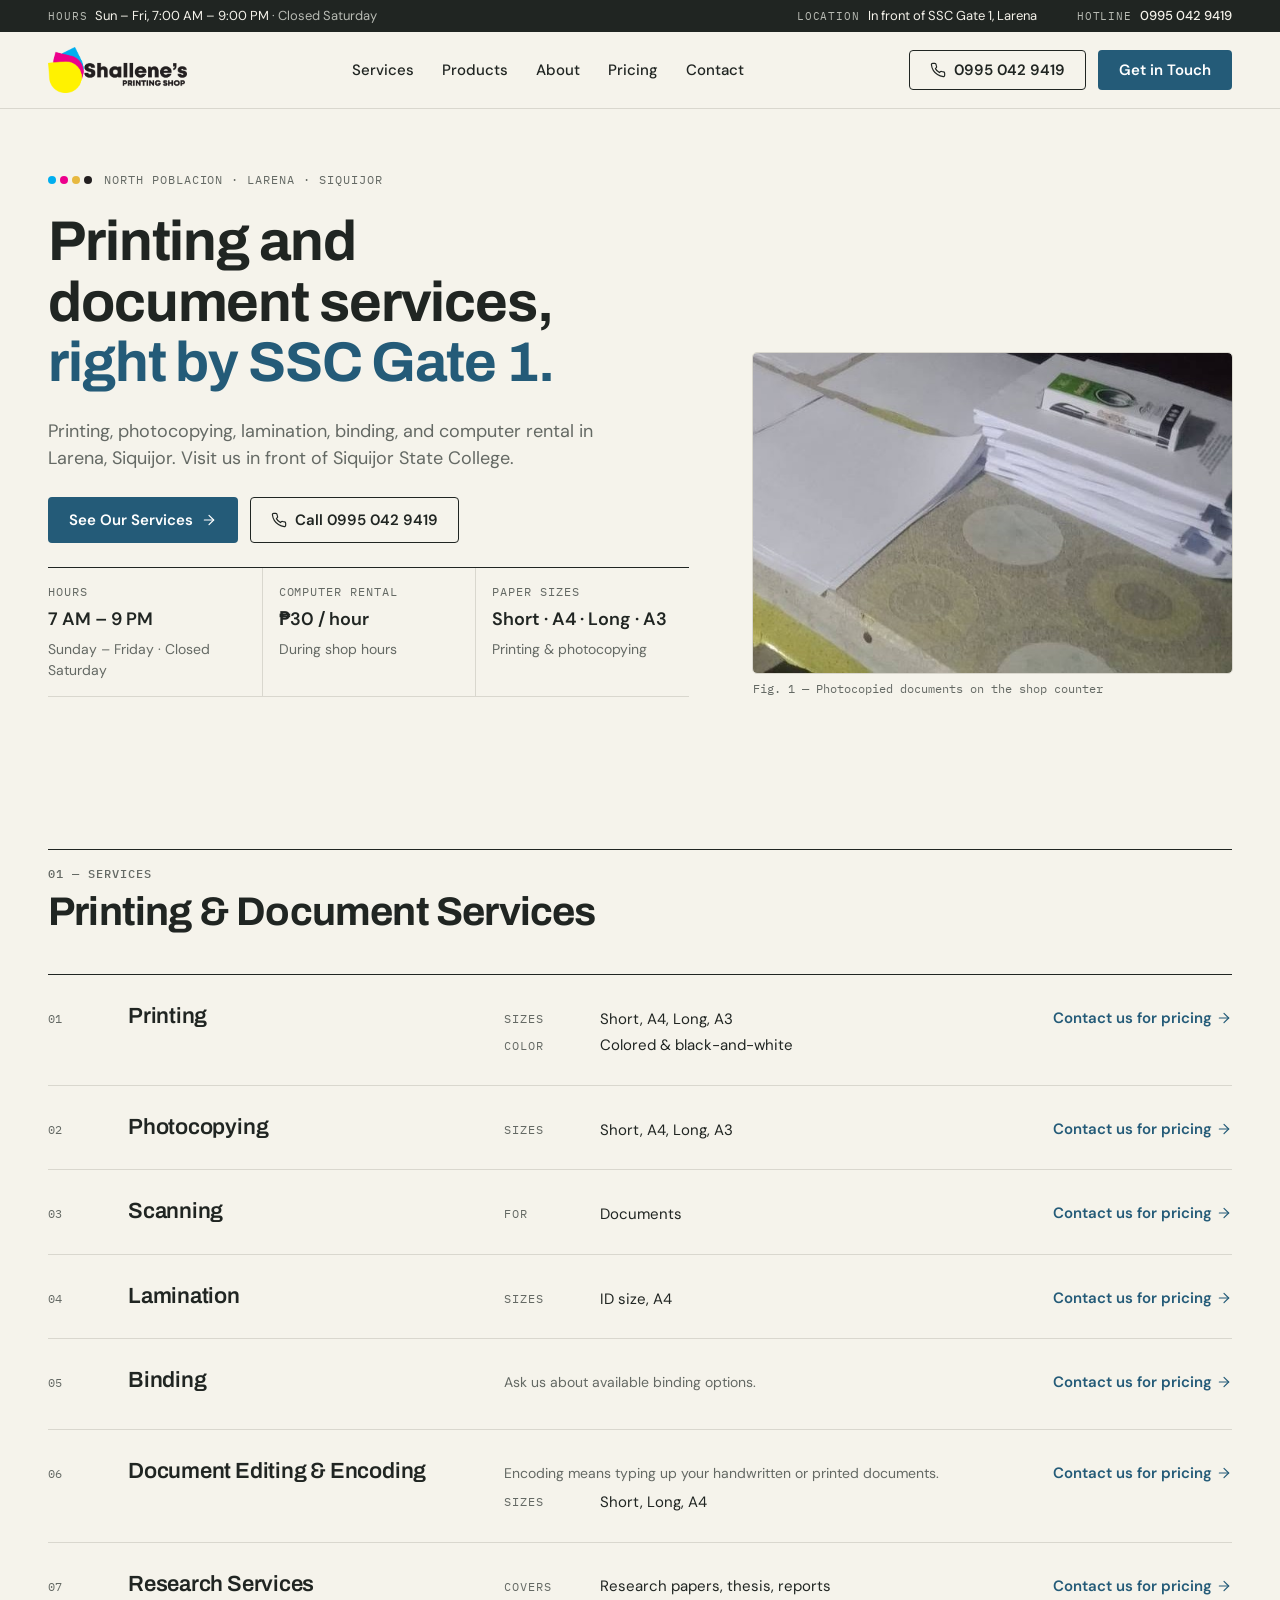
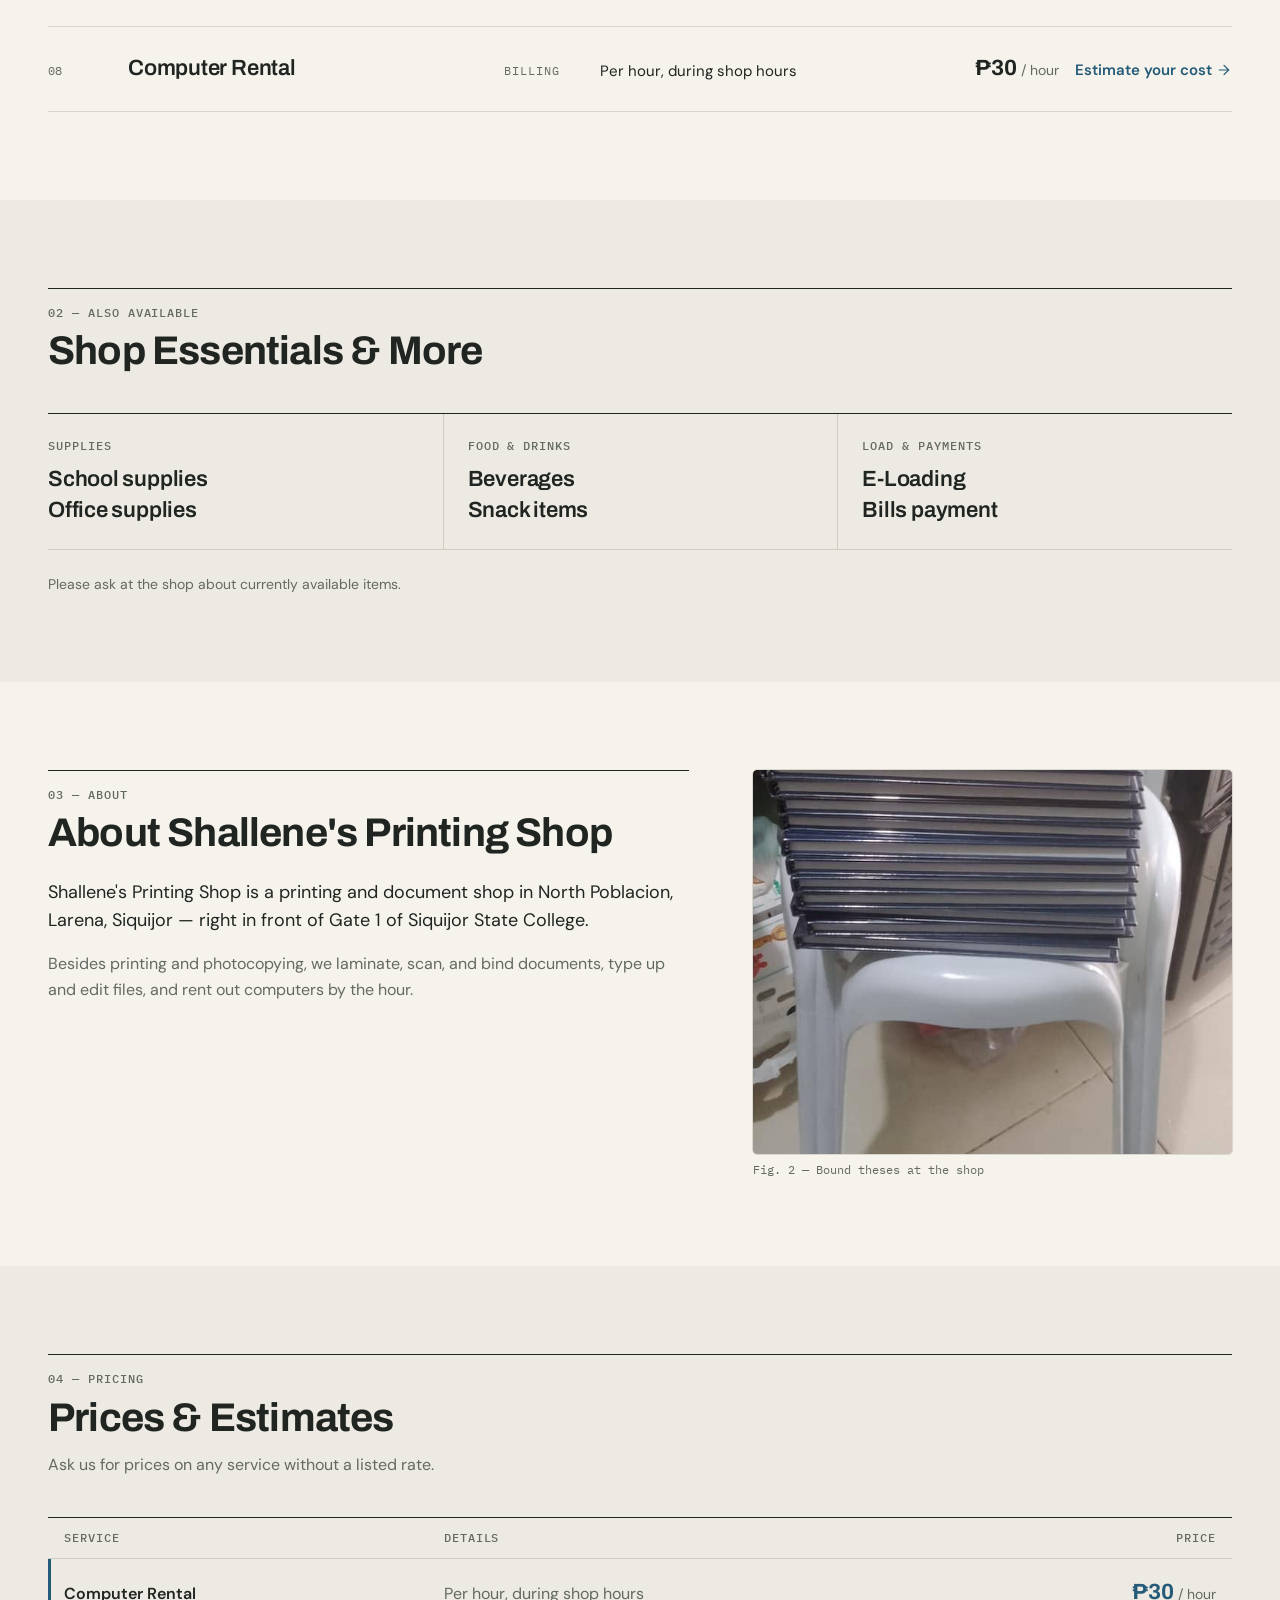
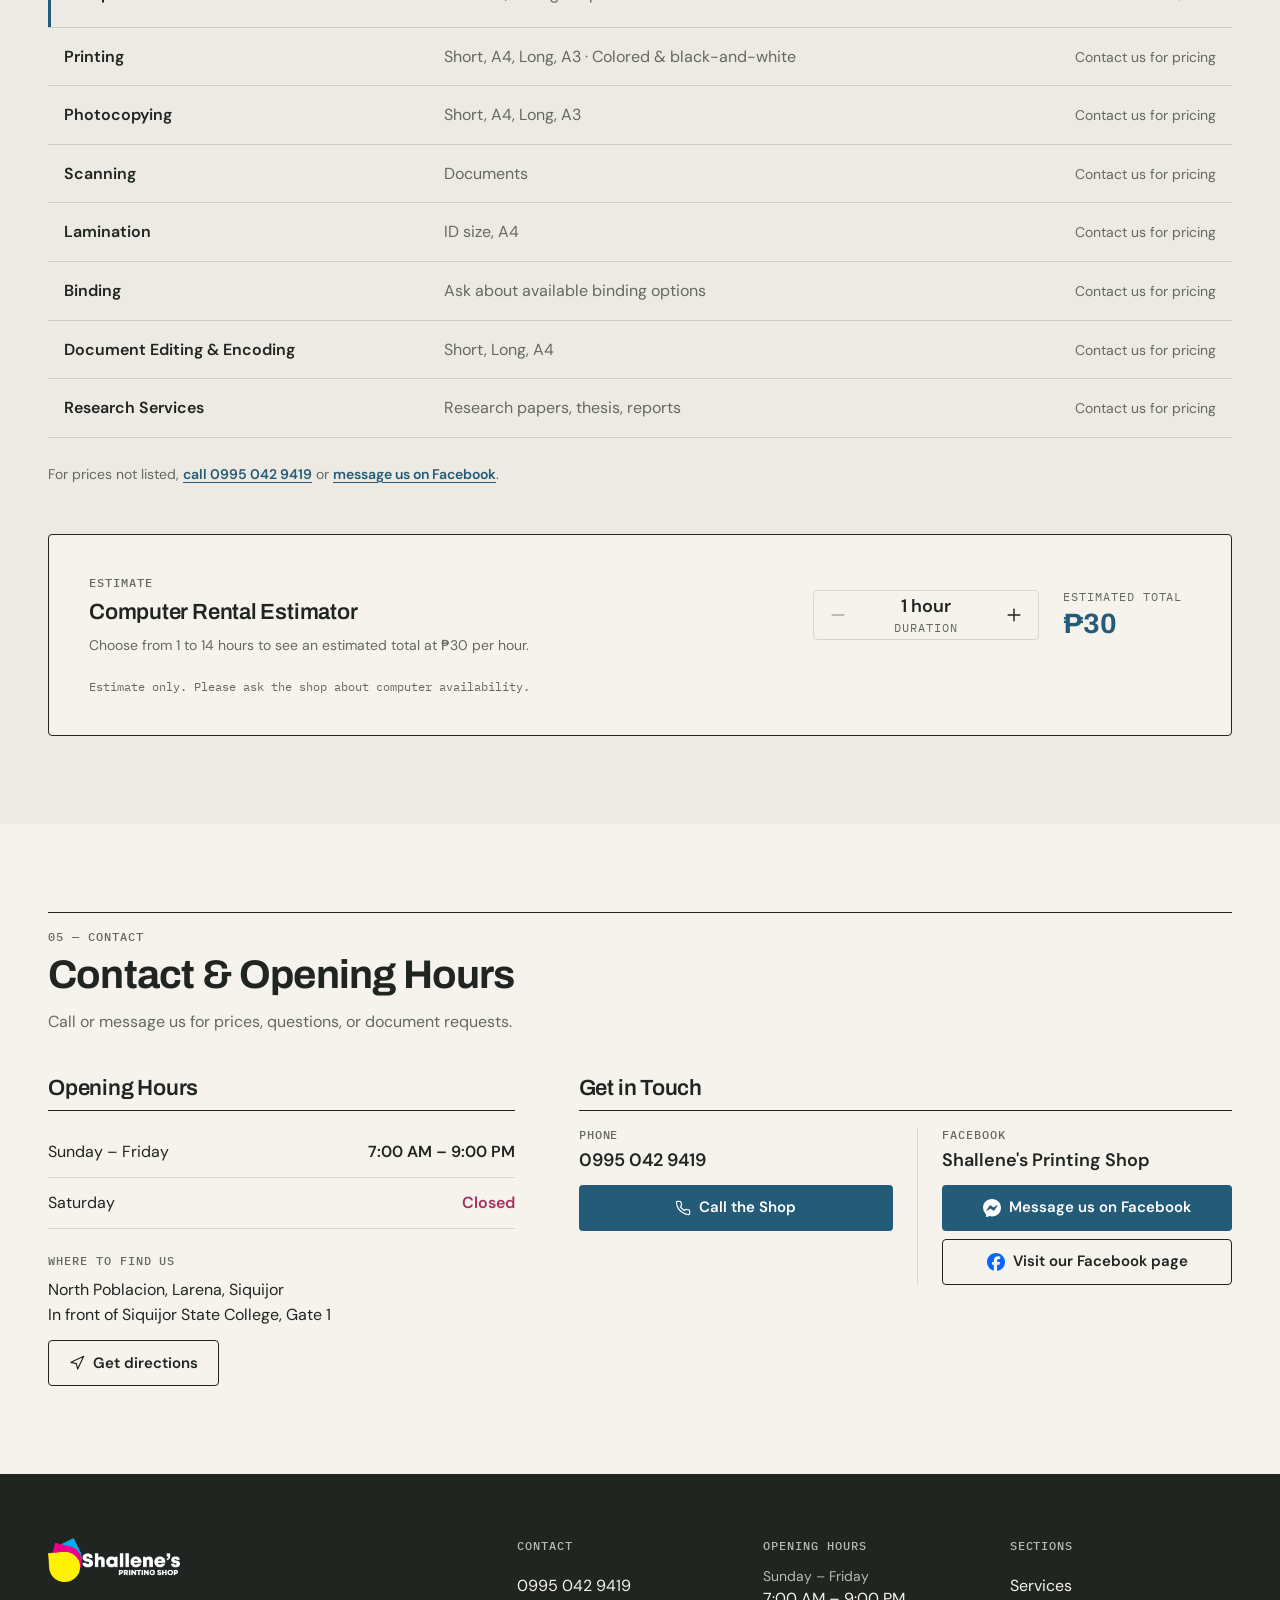
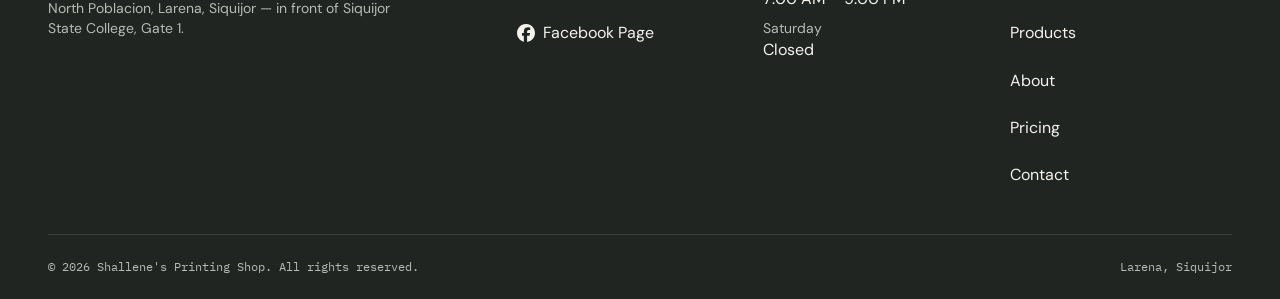
==== commit 3ca99a3d: "Editorial redesign, hero refinements, business accuracy review" ====
--- a/index.html
+++ b/index.html
@@ -19,10 +19,12 @@
   <link rel="icon" type="image/png" href="assets/images/logo/favicon.png">
   <link rel="apple-touch-icon" href="assets/images/logo/favicon.png">
 
-  <!-- Fonts: Playfair Display (headings) and Plus Jakarta Sans (body text) -->
+  <!-- Fonts (one request, only the weights used):
+       Archivo 600/700 — headings · DM Sans 400/500/600 — text and buttons
+       IBM Plex Mono 400/500 — small labels and numbers -->
   <link rel="preconnect" href="https://fonts.googleapis.com">
   <link rel="preconnect" href="https://fonts.gstatic.com" crossorigin>
-  <link rel="stylesheet" href="https://fonts.googleapis.com/css2?family=Playfair+Display:ital,wght@0,500;0,600;0,700;1,400;1,500&family=Plus+Jakarta+Sans:wght@400;500;600;700&display=swap">
+  <link rel="stylesheet" href="https://fonts.googleapis.com/css2?family=Archivo:wght@600;700&family=DM+Sans:wght@400;500;600&family=IBM+Plex+Mono:wght@400;500&display=swap">
 
   <!-- Styles: variables first, then base styles, then screen-size adjustments -->
   <link rel="stylesheet" href="css/variables.css">
@@ -66,10 +68,6 @@
       <path d="M3 6h18"></path>
       <path d="M16 10a4 4 0 0 1-8 0"></path>
     </symbol>
-    <symbol id="icon-book" viewBox="0 0 24 24">
-      <path d="M12 7v14"></path>
-      <path d="M3 18a1 1 0 0 1-1-1V4a1 1 0 0 1 1-1h5a4 4 0 0 1 4 4 4 4 0 0 1 4-4h5a1 1 0 0 1 1 1v13a1 1 0 0 1-1 1h-6a3 3 0 0 0-3 3 3 3 0 0 0-3-3z"></path>
-    </symbol>
     <symbol id="icon-tag" viewBox="0 0 24 24">
       <path d="M12.586 2.586A2 2 0 0 0 11.172 2H4a2 2 0 0 0-2 2v7.172a2 2 0 0 0 .586 1.414l8.704 8.704a2.426 2.426 0 0 0 3.42 0l6.58-6.58a2.426 2.426 0 0 0 0-3.42z"></path>
       <circle cx="7.5" cy="7.5" r=".5" fill="currentColor"></circle>
@@ -77,112 +75,16 @@
     <symbol id="icon-message" viewBox="0 0 24 24">
       <path d="M21 15a2 2 0 0 1-2 2H7l-4 4V5a2 2 0 0 1 2-2h14a2 2 0 0 1 2 2z"></path>
     </symbol>
-    <symbol id="icon-chevron-down" viewBox="0 0 24 24">
-      <path d="m6 9 6 6 6-6"></path>
-    </symbol>
     <symbol id="icon-arrow-right" viewBox="0 0 24 24">
       <path d="M5 12h14"></path>
       <path d="m12 5 7 7-7 7"></path>
     </symbol>
-    <symbol id="icon-calendar" viewBox="0 0 24 24">
-      <path d="M8 2v4"></path>
-      <path d="M16 2v4"></path>
-      <rect width="18" height="18" x="3" y="4" rx="2"></rect>
-      <path d="M3 10h18"></path>
-    </symbol>
-    <symbol id="icon-clock" viewBox="0 0 24 24">
-      <circle cx="12" cy="12" r="10"></circle>
-      <polyline points="12 6 12 12 16 14"></polyline>
-    </symbol>
-    <symbol id="icon-monitor" viewBox="0 0 24 24">
-      <rect width="20" height="14" x="2" y="3" rx="2"></rect>
-      <line x1="8" x2="16" y1="21" y2="21"></line>
-      <line x1="12" x2="12" y1="17" y2="21"></line>
-    </symbol>
-    <symbol id="icon-file" viewBox="0 0 24 24">
-      <path d="M15 2H6a2 2 0 0 0-2 2v16a2 2 0 0 0 2 2h12a2 2 0 0 0 2-2V7Z"></path>
-      <path d="M14 2v4a2 2 0 0 0 2 2h4"></path>
-      <path d="M10 9H8"></path>
-      <path d="M16 13H8"></path>
-      <path d="M16 17H8"></path>
-    </symbol>
-    <symbol id="icon-check-circle" viewBox="0 0 24 24">
-      <path d="M21.801 10A10 10 0 1 1 17 3.335"></path>
-      <path d="m9 11 3 3L22 4"></path>
-    </symbol>
-    <symbol id="icon-calculator" viewBox="0 0 24 24">
-      <rect width="16" height="20" x="4" y="2" rx="2"></rect>
-      <line x1="8" x2="16" y1="6" y2="6"></line>
-      <line x1="16" x2="16" y1="14" y2="18"></line>
-      <path d="M16 10h.01"></path>
-      <path d="M12 10h.01"></path>
-      <path d="M8 10h.01"></path>
-      <path d="M12 14h.01"></path>
-      <path d="M8 14h.01"></path>
-      <path d="M12 18h.01"></path>
-      <path d="M8 18h.01"></path>
-    </symbol>
     <symbol id="icon-minus" viewBox="0 0 24 24">
       <path d="M5 12h14"></path>
     </symbol>
     <symbol id="icon-plus" viewBox="0 0 24 24">
       <path d="M5 12h14"></path>
       <path d="M12 5v14"></path>
-    </symbol>
-    <symbol id="icon-copy" viewBox="0 0 24 24">
-      <rect width="14" height="14" x="8" y="8" rx="2" ry="2"></rect>
-      <path d="M4 16c-1.1 0-2-.9-2-2V4c0-1.1.9-2 2-2h10c1.1 0 2 .9 2 2"></path>
-    </symbol>
-    <symbol id="icon-edit" viewBox="0 0 24 24">
-      <path d="M12 3H5a2 2 0 0 0-2 2v14a2 2 0 0 0 2 2h14a2 2 0 0 0 2-2v-7"></path>
-      <path d="M18.375 2.625a1 1 0 0 1 3 3l-9.013 9.014a2 2 0 0 1-.853.505l-2.873.84a.5.5 0 0 1-.62-.62l.84-2.873a2 2 0 0 1 .506-.852z"></path>
-    </symbol>
-    <symbol id="icon-layers" viewBox="0 0 24 24">
-      <path d="m12.83 2.18a2 2 0 0 0-1.66 0L2.6 6.08a1 1 0 0 0 0 1.83l8.58 3.91a2 2 0 0 0 1.66 0l8.58-3.9a1 1 0 0 0 0-1.83Z"></path>
-      <path d="m22 17.65-9.17 4.16a2 2 0 0 1-1.66 0L2 17.65"></path>
-      <path d="m22 12.65-9.17 4.16a2 2 0 0 1-1.66 0L2 12.65"></path>
-    </symbol>
-    <symbol id="icon-binding" viewBox="0 0 24 24">
-      <path d="M4 19.5v-15A2.5 2.5 0 0 1 6.5 2H19a1 1 0 0 1 1 1v18a1 1 0 0 1-1 1H6.5a1 1 0 0 1 0-5H20"></path>
-    </symbol>
-    <symbol id="icon-graduation" viewBox="0 0 24 24">
-      <path d="M21.42 10.922a1 1 0 0 0-.019-1.838L12.83 5.18a2 2 0 0 0-1.66 0L2.6 9.08a1 1 0 0 0 0 1.832l8.57 3.908a2 2 0 0 0 1.66 0z"></path>
-      <path d="M22 10v6"></path>
-      <path d="M6 12.5V16a6 3 0 0 0 12 0v-3.5"></path>
-    </symbol>
-    <symbol id="icon-briefcase" viewBox="0 0 24 24">
-      <path d="M16 20V4a2 2 0 0 0-2-2h-4a2 2 0 0 0-2 2v16"></path>
-      <rect width="20" height="14" x="2" y="6" rx="2"></rect>
-    </symbol>
-    <symbol id="icon-drink" viewBox="0 0 24 24">
-      <path d="m6 8 1.75 12.28a2 2 0 0 0 2 1.72h4.54a2 2 0 0 0 2-1.72L18 8"></path>
-      <path d="M5 8h14"></path>
-      <path d="M7 15a6.47 6.47 0 0 1 5 0 6.47 6.47 0 0 0 5 0"></path>
-      <path d="m12 8 1-6h2"></path>
-    </symbol>
-    <symbol id="icon-cookie" viewBox="0 0 24 24">
-      <path d="M12 2a10 10 0 1 0 10 10 4 4 0 0 1-5-5 4 4 0 0 1-5-5"></path>
-      <path d="M8.5 8.5v.01"></path>
-      <path d="M16 15.5v.01"></path>
-      <path d="M12 12v.01"></path>
-      <path d="M11 17v.01"></path>
-      <path d="M7 14v.01"></path>
-    </symbol>
-    <symbol id="icon-scan" viewBox="0 0 24 24">
-      <path d="M3 7V5a2 2 0 0 1 2-2h2"></path>
-      <path d="M17 3h2a2 2 0 0 1 2 2v2"></path>
-      <path d="M21 17v2a2 2 0 0 1-2 2h-2"></path>
-      <path d="M7 21H5a2 2 0 0 1-2-2v-2"></path>
-      <path d="M7 12h10"></path>
-    </symbol>
-    <symbol id="icon-smartphone" viewBox="0 0 24 24">
-      <rect width="14" height="20" x="5" y="2" rx="2" ry="2"></rect>
-      <path d="M12 18h.01"></path>
-    </symbol>
-    <symbol id="icon-receipt" viewBox="0 0 24 24">
-      <path d="M4 2v20l2-1 2 1 2-1 2 1 2-1 2 1 2-1 2 1V2l-2 1-2-1-2 1-2-1-2 1-2-1-2 1Z"></path>
-      <path d="M16 8h-6a2 2 0 1 0 0 4h4a2 2 0 1 1 0 4H8"></path>
-      <path d="M12 17.5v-11"></path>
     </symbol>
     <!-- Brand logos below are from Simple Icons (simpleicons.org), v13.21.0, CC0.
          They are solid shapes, so use them with class="icon icon--brand". -->
@@ -194,10 +96,6 @@
     </symbol>
     <symbol id="icon-directions" viewBox="0 0 24 24">
       <polygon points="3 11 22 2 13 21 11 13 3 11"></polygon>
-    </symbol>
-    <symbol id="icon-map-pin" viewBox="0 0 24 24">
-      <path d="M20 10c0 4.993-5.539 10.193-7.399 11.799a1 1 0 0 1-1.202 0C9.539 20.193 4 14.993 4 10a8 8 0 0 1 16 0"></path>
-      <circle cx="12" cy="10" r="3"></circle>
     </symbol>
   </svg>
 
@@ -211,13 +109,19 @@
     <!-- Desktop-only info strip -->
     <div class="top-strip">
       <div class="container top-strip__inner">
-        <p class="top-strip__hours">
-          <span class="status-dot" aria-hidden="true"></span>
-          <span>Open Sunday – Friday • 7:00 AM – 9:00 PM <span class="top-strip__muted">(Closed Saturday)</span></span>
+        <p class="top-strip__item">
+          <span class="top-strip__label">Hours</span>
+          <span>Sun – Fri, 7:00 AM – 9:00 PM <span class="top-strip__muted">· Closed Saturday</span></span>
         </p>
         <div class="top-strip__meta">
-          <span class="top-strip__location">In front of Siquijor State College, Gate 1 · Larena</span>
-          <a class="top-strip__phone" href="tel:09950429419">Hotline: 0995 042 9419</a>
+          <p class="top-strip__item">
+            <span class="top-strip__label">Location</span>
+            <span>In front of SSC Gate 1, Larena</span>
+          </p>
+          <p class="top-strip__item">
+            <span class="top-strip__label">Hotline</span>
+            <a class="top-strip__phone" href="tel:09950429419">0995 042 9419</a>
+          </p>
         </div>
       </div>
     </div>
@@ -249,7 +153,7 @@
       <div class="header-actions">
         <!-- Desktop -->
         <a class="button button--outline header-phone" href="tel:09950429419">
-          <span class="header-phone__prefix">PH</span>
+          <svg class="icon icon--sm" aria-hidden="true"><use href="#icon-phone"></use></svg>
           <span>0995 042 9419</span>
         </a>
         <a class="button button--primary header-cta" href="#contact">Get in Touch</a>
@@ -288,22 +192,22 @@
 
         <nav class="mobile-menu__nav" aria-label="Mobile">
           <a class="mobile-menu__link" href="#home" data-nav-link>
-            <svg class="icon" aria-hidden="true"><use href="#icon-home"></use></svg>Home
+            <span class="mobile-menu__num" aria-hidden="true">00</span>Home
           </a>
           <a class="mobile-menu__link" href="#services" data-nav-link>
-            <svg class="icon" aria-hidden="true"><use href="#icon-printer"></use></svg>Services
+            <span class="mobile-menu__num" aria-hidden="true">01</span>Services
           </a>
           <a class="mobile-menu__link" href="#products" data-nav-link>
-            <svg class="icon" aria-hidden="true"><use href="#icon-bag"></use></svg>Products
+            <span class="mobile-menu__num" aria-hidden="true">02</span>Products
           </a>
           <a class="mobile-menu__link" href="#about" data-nav-link>
-            <svg class="icon" aria-hidden="true"><use href="#icon-book"></use></svg>About Us
+            <span class="mobile-menu__num" aria-hidden="true">03</span>About Us
           </a>
           <a class="mobile-menu__link" href="#pricing" data-nav-link>
-            <svg class="icon" aria-hidden="true"><use href="#icon-tag"></use></svg>Pricing
+            <span class="mobile-menu__num" aria-hidden="true">04</span>Pricing
           </a>
           <a class="mobile-menu__link" href="#contact" data-nav-link>
-            <svg class="icon" aria-hidden="true"><use href="#icon-message"></use></svg>Contact
+            <span class="mobile-menu__num" aria-hidden="true">05</span>Contact
           </a>
         </nav>
       </div>
@@ -321,80 +225,58 @@
   <main id="main-content">
     <!-- ==================================================================
          2. HOME: hero + key facts
-         Some text differs between phones and larger screens, as in the
-         Stitch designs. "phone-only" and "tablet-up" (style.css, section 4)
-         show the right version for each screen size.
+         Some text differs between phones and larger screens.
+         "phone-only" and "tablet-up" (responsive.css) show the right version.
          ================================================================== -->
     <section id="home" class="home" data-nav-label="Home" aria-labelledby="hero-title">
-
-      <!-- Hero -->
       <div class="container hero">
         <div class="hero__content">
           <p class="hero__eyebrow">
-            <!-- Phones: CMYK dots (the one place the brand dots are used) -->
-            <span class="cmyk-dots phone-only" aria-hidden="true">
+            <span class="cmyk-dots" aria-hidden="true">
               <span></span><span></span><span></span><span></span>
             </span>
-            <!-- Larger screens: printer icon -->
-            <svg class="icon icon--sm tablet-up" aria-hidden="true"><use href="#icon-printer"></use></svg>
-            North Poblacion, Larena, Siquijor
+            North Poblacion · Larena · Siquijor
           </p>
 
           <h1 class="hero__title" id="hero-title">
-            Printing &amp; Document Services <span class="hero__title-accent">at SSC Gate 1</span>
+            Printing and<br class="tablet-up"> document services,
+            <span class="hero__title-accent">right by SSC Gate&nbsp;1.</span>
           </h1>
 
           <p class="hero__lead">
-            Printing, photocopying, lamination, scanning, binding, and computer rental —
-            right in front of Siquijor State College. Open Sunday to Friday.
+            Printing, photocopying, lamination, binding, and computer rental in
+            Larena, Siquijor. Visit us in front of Siquijor State College.
           </p>
 
           <div class="hero__actions">
-            <a class="button button--primary hero__button" href="#services">
+            <a class="button button--primary" href="#services">
               <span>See Our Services</span>
-              <svg class="icon icon--sm tablet-up" aria-hidden="true"><use href="#icon-chevron-down"></use></svg>
-              <svg class="icon icon--sm phone-only" aria-hidden="true"><use href="#icon-arrow-right"></use></svg>
+              <svg class="icon icon--sm" aria-hidden="true"><use href="#icon-arrow-right"></use></svg>
             </a>
-            <a class="button hero__button hero__button--call" href="tel:09950429419">
+            <a class="button button--outline" href="tel:09950429419">
               <svg class="icon icon--sm" aria-hidden="true"><use href="#icon-phone"></use></svg>
               <span>Call 0995 042 9419</span>
             </a>
           </div>
 
           <!-- Key facts (these act as the "featured services") -->
-          <ul class="hero__highlights" aria-label="Key details">
-            <li class="highlight">
-              <p class="highlight__label phone-only">
-                <svg class="icon icon--sm" aria-hidden="true"><use href="#icon-calendar"></use></svg>
-                Hours
-              </p>
-              <p class="highlight__value highlight__value--primary">7 AM – 9 PM</p>
-              <p class="highlight__note">Sun – Fri · Closed Sat</p>
-            </li>
-            <li class="highlight">
-              <p class="highlight__label phone-only">
-                <svg class="icon icon--sm" aria-hidden="true"><use href="#icon-monitor"></use></svg>
-                Computer rental
-              </p>
-              <p class="highlight__value highlight__value--primary">
-                <span data-price="computer-rental">₱30</span><span class="tablet-up">/hr</span><span class="phone-only"> / hour</span>
-              </p>
-              <p class="highlight__note tablet-up">Computer rental</p>
-            </li>
-            <li class="highlight highlight--wide">
-              <span class="highlight__icon phone-only" aria-hidden="true">
-                <svg class="icon icon--sm"><use href="#icon-file"></use></svg>
-              </span>
-              <div>
-                <p class="highlight__label phone-only">Paper sizes</p>
-                <p class="highlight__value">
-                  <span class="tablet-up">Short to A3</span>
-                  <span class="phone-only">Short · A4 · Long · A3</span>
-                </p>
-                <p class="highlight__note tablet-up">Short, A4, Long, A3 paper</p>
-              </div>
-            </li>
-          </ul>
+          <dl class="facts">
+            <div class="facts__item">
+              <dt class="facts__label">Hours</dt>
+              <dd class="facts__value">7 AM – 9 PM</dd>
+              <dd class="facts__note">Sunday – Friday · Closed Saturday</dd>
+            </div>
+            <div class="facts__item">
+              <dt class="facts__label">Computer rental</dt>
+              <dd class="facts__value"><span data-price="computer-rental">₱30</span> / hour</dd>
+              <dd class="facts__note">During shop hours</dd>
+            </div>
+            <div class="facts__item">
+              <dt class="facts__label">Paper sizes</dt>
+              <dd class="facts__value">Short · A4 · Long · A3</dd>
+              <dd class="facts__note">Printing &amp; photocopying</dd>
+            </div>
+          </dl>
         </div>
 
         <!-- Hero photo (from the shop's Facebook page, used with permission).
@@ -402,236 +284,186 @@
              src, width, height, alt, and the caption below. -->
         <figure class="hero__media">
           <img class="hero__photo" src="assets/images/services/photocopying.jpg"
-               width="1046" height="960"
-               alt="Stacks of freshly photocopied documents laid out on the counter at Shallene's Printing Shop">
-          <figcaption class="hero__caption">Photocopying at the shop counter</figcaption>
+               width="1046" height="412"
+               alt="Stacks of freshly photocopied documents on the counter at Shallene's Printing Shop">
+          <figcaption class="caption">Fig. 1 — Photocopied documents on the shop counter</figcaption>
         </figure>
       </div>
     </section>
 
     <!-- ==================================================================
-         3. SERVICES
+         3. SERVICES — a numbered list (not cards)
          Only confirmed services, sizes, and prices.
          "Contact us for pricing" items are marked with data-price="…" so
          they are easy to find when the owner provides a price list.
          ================================================================== -->
     <section id="services" class="section services" data-nav-label="Services" aria-labelledby="services-title">
       <div class="container">
-        <header class="section-header section-header--center">
-          <span class="eyebrow">Our Services</span>
+        <header class="section-header">
+          <span class="eyebrow">01 — Services</span>
           <h2 id="services-title">Printing &amp; Document Services</h2>
         </header>
 
-        <div class="services__grid">
-          <!-- Printing -->
-          <article class="service-card">
-            <div class="service-card__top">
-              <span class="service-card__icon" aria-hidden="true">
-                <svg class="icon icon--lg"><use href="#icon-printer"></use></svg>
-              </span>
-            </div>
-            <h3 class="service-card__title">Printing</h3>
-            <dl class="service-card__specs">
-              <div><dt>Sizes</dt><dd class="service-card__highlight">Short, A4, Long, A3</dd></div>
-              <div><dt>Color</dt><dd>Colored &amp; black-and-white</dd></div>
-            </dl>
-            <div class="service-card__footer">
-              <a class="service-card__link" href="#contact">
+        <ol class="service-list">
+          <li class="service-row">
+            <span class="service-row__num" aria-hidden="true">01</span>
+            <h3 class="service-row__name">Printing</h3>
+            <div class="service-row__details">
+              <dl class="service-row__specs">
+                <div><dt>Sizes</dt><dd>Short, A4, Long, A3</dd></div>
+                <div><dt>Color</dt><dd>Colored &amp; black-and-white</dd></div>
+              </dl>
+            </div>
+            <div class="service-row__action">
+              <a class="service-row__link" href="#contact">
                 <span data-price="printing">Contact us for pricing</span>
                 <svg class="icon icon--sm" aria-hidden="true"><use href="#icon-arrow-right"></use></svg>
               </a>
             </div>
-          </article>
-
-          <!-- Photocopying -->
-          <article class="service-card">
-            <div class="service-card__top">
-              <span class="service-card__icon" aria-hidden="true">
-                <svg class="icon icon--lg"><use href="#icon-copy"></use></svg>
-              </span>
-            </div>
-            <h3 class="service-card__title">Photocopying</h3>
-            <dl class="service-card__specs">
-              <div><dt>Sizes</dt><dd class="service-card__highlight">Short, A4, Long, A3</dd></div>
-            </dl>
-            <div class="service-card__footer">
-              <a class="service-card__link" href="#contact">
+          </li>
+          <li class="service-row">
+            <span class="service-row__num" aria-hidden="true">02</span>
+            <h3 class="service-row__name">Photocopying</h3>
+            <div class="service-row__details">
+              <dl class="service-row__specs">
+                <div><dt>Sizes</dt><dd>Short, A4, Long, A3</dd></div>
+              </dl>
+            </div>
+            <div class="service-row__action">
+              <a class="service-row__link" href="#contact">
                 <span data-price="photocopying">Contact us for pricing</span>
                 <svg class="icon icon--sm" aria-hidden="true"><use href="#icon-arrow-right"></use></svg>
               </a>
             </div>
-          </article>
-
-          <!-- Computer rental (confirmed price) -->
-          <article class="service-card service-card--featured">
-            <div class="service-card__top">
-              <span class="service-card__icon" aria-hidden="true">
-                <svg class="icon icon--lg"><use href="#icon-monitor"></use></svg>
-              </span>
-            </div>
-            <h3 class="service-card__title">Computer Rental</h3>
-            <div class="service-card__price">
-              <span class="service-card__price-label">Computer rental</span>
-              <p class="service-card__price-value">
-                <span class="service-card__price-amount" data-price="computer-rental">₱30</span>
-                <span class="service-card__price-unit">/ hour</span>
-              </p>
-            </div>
-            <div class="service-card__footer">
-              <a class="service-card__link service-card__link--small" href="#rental-estimator">
-                <svg class="icon icon--sm" aria-hidden="true"><use href="#icon-calculator"></use></svg>
-                <span>Estimate your cost</span>
-              </a>
-            </div>
-          </article>
-
-          <!-- Document editing and encoding -->
-          <article class="service-card">
-            <div class="service-card__top">
-              <span class="service-card__icon" aria-hidden="true">
-                <svg class="icon icon--lg"><use href="#icon-edit"></use></svg>
-              </span>
-            </div>
-            <h3 class="service-card__title">Document Editing &amp; Encoding</h3>
-            <p class="service-card__text">Encoding means typing up your handwritten or printed documents.</p>
-            <dl class="service-card__specs">
-              <div><dt>Sizes</dt><dd class="service-card__highlight">Short, Long, A4</dd></div>
-            </dl>
-            <div class="service-card__footer">
-              <a class="service-card__link" href="#contact">
+          </li>
+          <li class="service-row">
+            <span class="service-row__num" aria-hidden="true">03</span>
+            <h3 class="service-row__name">Scanning</h3>
+            <div class="service-row__details">
+              <dl class="service-row__specs">
+                <div><dt>For</dt><dd>Documents</dd></div>
+              </dl>
+            </div>
+            <div class="service-row__action">
+              <a class="service-row__link" href="#contact">
+                <span data-price="scanning">Contact us for pricing</span>
+                <svg class="icon icon--sm" aria-hidden="true"><use href="#icon-arrow-right"></use></svg>
+              </a>
+            </div>
+          </li>
+          <li class="service-row">
+            <span class="service-row__num" aria-hidden="true">04</span>
+            <h3 class="service-row__name">Lamination</h3>
+            <div class="service-row__details">
+              <dl class="service-row__specs">
+                <div><dt>Sizes</dt><dd>ID size, A4</dd></div>
+              </dl>
+            </div>
+            <div class="service-row__action">
+              <a class="service-row__link" href="#contact">
+                <span data-price="lamination">Contact us for pricing</span>
+                <svg class="icon icon--sm" aria-hidden="true"><use href="#icon-arrow-right"></use></svg>
+              </a>
+            </div>
+          </li>
+          <li class="service-row">
+            <span class="service-row__num" aria-hidden="true">05</span>
+            <h3 class="service-row__name">Binding</h3>
+            <div class="service-row__details">
+              <p class="service-row__note">Ask us about available binding options.</p>
+            </div>
+            <div class="service-row__action">
+              <a class="service-row__link" href="#contact">
+                <span data-price="binding">Contact us for pricing</span>
+                <svg class="icon icon--sm" aria-hidden="true"><use href="#icon-arrow-right"></use></svg>
+              </a>
+            </div>
+          </li>
+          <li class="service-row">
+            <span class="service-row__num" aria-hidden="true">06</span>
+            <h3 class="service-row__name">Document Editing &amp; Encoding</h3>
+            <div class="service-row__details">
+              <p class="service-row__note">Encoding means typing up your handwritten or printed documents.</p>
+              <dl class="service-row__specs">
+                <div><dt>Sizes</dt><dd>Short, Long, A4</dd></div>
+              </dl>
+            </div>
+            <div class="service-row__action">
+              <a class="service-row__link" href="#contact">
                 <span data-price="editing-encoding">Contact us for pricing</span>
                 <svg class="icon icon--sm" aria-hidden="true"><use href="#icon-arrow-right"></use></svg>
               </a>
             </div>
-          </article>
-
-          <!-- Research services -->
-          <article class="service-card">
-            <div class="service-card__top">
-              <span class="service-card__icon" aria-hidden="true">
-                <svg class="icon icon--lg"><use href="#icon-book"></use></svg>
-              </span>
-            </div>
-            <h3 class="service-card__title">Research Services</h3>
-            <dl class="service-card__specs">
-              <div><dt>Covers</dt><dd class="service-card__highlight">Research papers, thesis, reports</dd></div>
-            </dl>
-            <div class="service-card__footer">
-              <a class="service-card__link" href="#contact">
+          </li>
+          <li class="service-row">
+            <span class="service-row__num" aria-hidden="true">07</span>
+            <h3 class="service-row__name">Research Services</h3>
+            <div class="service-row__details">
+              <dl class="service-row__specs">
+                <div><dt>Covers</dt><dd>Research papers, thesis, reports</dd></div>
+              </dl>
+            </div>
+            <div class="service-row__action">
+              <a class="service-row__link" href="#contact">
                 <span data-price="research">Contact us for pricing</span>
                 <svg class="icon icon--sm" aria-hidden="true"><use href="#icon-arrow-right"></use></svg>
               </a>
             </div>
-          </article>
-
-          <!-- Lamination -->
-          <article class="service-card">
-            <div class="service-card__top">
-              <span class="service-card__icon" aria-hidden="true">
-                <svg class="icon icon--lg"><use href="#icon-layers"></use></svg>
-              </span>
-            </div>
-            <h3 class="service-card__title">Lamination</h3>
-            <dl class="service-card__specs">
-              <div><dt>Sizes</dt><dd class="service-card__highlight">ID size, A4</dd></div>
-            </dl>
-            <div class="service-card__footer">
-              <a class="service-card__link" href="#contact">
-                <span data-price="lamination">Contact us for pricing</span>
+          </li>
+          <li class="service-row">
+            <span class="service-row__num" aria-hidden="true">08</span>
+            <h3 class="service-row__name">Computer Rental</h3>
+            <div class="service-row__details">
+              <dl class="service-row__specs">
+                <div><dt>Billing</dt><dd>Per hour, during shop hours</dd></div>
+              </dl>
+            </div>
+            <div class="service-row__action">
+              <p class="service-row__price"><span data-price="computer-rental">₱30</span> <span class="service-row__unit">/ hour</span></p>
+              <a class="service-row__link" href="#rental-estimator">
+                <span>Estimate your cost</span>
                 <svg class="icon icon--sm" aria-hidden="true"><use href="#icon-arrow-right"></use></svg>
               </a>
             </div>
-          </article>
-
-          <!-- Scanning (half-width on desktop) -->
-          <article class="service-card service-card--half">
-            <div class="service-card__top">
-              <span class="service-card__icon" aria-hidden="true">
-                <svg class="icon icon--lg"><use href="#icon-scan"></use></svg>
-              </span>
-            </div>
-            <h3 class="service-card__title">Scanning</h3>
-            <div class="service-card__footer">
-              <a class="service-card__link" href="#contact">
-                <span data-price="scanning">Contact us for pricing</span>
-                <svg class="icon icon--sm" aria-hidden="true"><use href="#icon-arrow-right"></use></svg>
-              </a>
-            </div>
-          </article>
-
-          <!-- Binding (half-width on desktop) -->
-          <article class="service-card service-card--half">
-            <div class="service-card__top">
-              <span class="service-card__icon" aria-hidden="true">
-                <svg class="icon icon--lg"><use href="#icon-binding"></use></svg>
-              </span>
-            </div>
-            <h3 class="service-card__title">Binding</h3>
-            <dl class="service-card__specs">
-              <div><dt>Includes</dt><dd class="service-card__highlight">Hardbound binding (e.g. theses)</dd></div>
-              <div><dt>Delivery</dt><dd>Available — contact us for details</dd></div>
-            </dl>
-            <div class="service-card__footer">
-              <a class="service-card__link" href="#contact">
-                <span data-price="binding">Contact us for pricing</span>
-                <svg class="icon icon--sm" aria-hidden="true"><use href="#icon-arrow-right"></use></svg>
-              </a>
-            </div>
-          </article>
-        </div>
+          </li>
+        </ol>
       </div>
     </section>
 
     <!-- ==================================================================
-         4. PRODUCTS
+         4. PRODUCTS — grouped lists
          Categories only — no specific brands, items, stock, or prices.
          ================================================================== -->
     <section id="products" class="section products" data-nav-label="Products" aria-labelledby="products-title">
       <div class="container">
-        <header class="section-header section-header--center">
-          <span class="eyebrow products__eyebrow">Also Available</span>
+        <header class="section-header">
+          <span class="eyebrow">02 — Also Available</span>
           <h2 id="products-title">Shop Essentials &amp; More</h2>
         </header>
 
-        <!-- Simple tiles: what the shop has, without invented item lists -->
-        <ul class="products__grid">
-          <li class="product-tile">
-            <span class="product-tile__icon" aria-hidden="true">
-              <svg class="icon"><use href="#icon-graduation"></use></svg>
-            </span>
-            <span class="product-tile__name">School Supplies</span>
-          </li>
-          <li class="product-tile">
-            <span class="product-tile__icon" aria-hidden="true">
-              <svg class="icon"><use href="#icon-briefcase"></use></svg>
-            </span>
-            <span class="product-tile__name">Office Supplies</span>
-          </li>
-          <li class="product-tile product-tile--magenta">
-            <span class="product-tile__icon" aria-hidden="true">
-              <svg class="icon"><use href="#icon-drink"></use></svg>
-            </span>
-            <span class="product-tile__name">Beverages</span>
-          </li>
-          <li class="product-tile product-tile--yellow">
-            <span class="product-tile__icon" aria-hidden="true">
-              <svg class="icon"><use href="#icon-cookie"></use></svg>
-            </span>
-            <span class="product-tile__name">Snack Items</span>
-          </li>
-          <li class="product-tile">
-            <span class="product-tile__icon" aria-hidden="true">
-              <svg class="icon"><use href="#icon-smartphone"></use></svg>
-            </span>
-            <span class="product-tile__name">E-Loading</span>
-          </li>
-          <li class="product-tile">
-            <span class="product-tile__icon" aria-hidden="true">
-              <svg class="icon"><use href="#icon-receipt"></use></svg>
-            </span>
-            <span class="product-tile__name">Bills Payment</span>
-          </li>
-        </ul>
+        <div class="product-groups">
+          <div class="product-group">
+            <h3 class="product-group__title">Supplies</h3>
+            <ul class="product-group__list">
+              <li>School supplies</li>
+              <li>Office supplies</li>
+            </ul>
+          </div>
+          <div class="product-group">
+            <h3 class="product-group__title">Food &amp; Drinks</h3>
+            <ul class="product-group__list">
+              <li>Beverages</li>
+              <li>Snack items</li>
+            </ul>
+          </div>
+          <div class="product-group">
+            <h3 class="product-group__title">Load &amp; Payments</h3>
+            <ul class="product-group__list">
+              <li>E-Loading</li>
+              <li>Bills payment</li>
+            </ul>
+          </div>
+        </div>
 
         <p class="products__note">Please ask at the shop about currently available items.</p>
       </div>
@@ -645,7 +477,7 @@
       <div class="container about__layout">
         <div class="about__body">
           <header class="section-header">
-            <span class="eyebrow">About Us</span>
+            <span class="eyebrow">03 — About</span>
             <h2 id="about-title">About Shallene's Printing Shop</h2>
           </header>
 
@@ -656,8 +488,8 @@
             Larena, Siquijor — right in front of Gate 1 of Siquijor State College.
           </p>
           <p class="about__text">
-            Besides printing and photocopying, we laminate and scan, type up and edit
-            documents, bind theses in hardbound covers, and rent out computers by the hour.
+            Besides printing and photocopying, we laminate, scan, and bind documents,
+            type up and edit files, and rent out computers by the hour.
           </p>
         </div>
 
@@ -666,8 +498,8 @@
              alt, and the caption below. -->
         <figure class="about__photo">
           <img src="assets/images/services/thesis-binding-stack.jpg" width="640" height="1352"
-               alt="A stack of hardbound theses finished at Shallene's Printing Shop">
-          <figcaption class="about__caption">Hardbound theses bound at the shop</figcaption>
+               alt="A stack of bound theses at Shallene's Printing Shop">
+          <figcaption class="caption">Fig. 2 — Bound theses at the shop</figcaption>
         </figure>
       </div>
     </section>
@@ -676,103 +508,90 @@
          6. PRICING
          Price list (table) + computer rental estimator.
          The computer rental estimator lives here so "Pricing" in the menu,
-         and "Estimate your cost" on the Computer Rental card, both lead to it.
+         and "Estimate your cost" on the Computer Rental row, both lead to it.
          data-rate is the price per hour used by js/main.js.
          If the rental price changes, update data-rate AND every
          data-price="computer-rental" on this page.
          ================================================================== -->
     <section id="pricing" class="section pricing" data-nav-label="Pricing" aria-labelledby="pricing-title">
       <div class="container">
-        <header class="section-header section-header--center">
-          <span class="eyebrow">Pricing</span>
+        <header class="section-header">
+          <span class="eyebrow">04 — Pricing</span>
           <h2 id="pricing-title">Prices &amp; Estimates</h2>
-          <p class="section-header__text">
-            Ask us for prices on any service without a listed rate.
-          </p>
+          <p class="section-header__text">Ask us for prices on any service without a listed rate.</p>
         </header>
 
         <!-- Price list
              To add a price when the owner provides it: find the service's
-             data-price="…" badge below and replace it with the price, e.g.
+             data-price="…" text below and replace it with the price, e.g.
              <span class="price-table__amount" data-price="printing">₱5</span> per page -->
-        <div class="price-table-card">
-          <table class="price-table">
-            <caption class="visually-hidden">Service prices</caption>
-            <thead>
-              <tr>
-                <th scope="col">Service</th>
-                <th scope="col">Details</th>
-                <th scope="col">Price</th>
-              </tr>
-            </thead>
-            <tbody>
-              <tr class="price-table__row--confirmed">
-                <th scope="row" class="price-table__service">
-                  Computer Rental
-                </th>
-                <td class="price-table__details">Charged per hour, during shop hours</td>
-                <td class="price-table__price">
-                  <span class="price-table__amount" data-price="computer-rental">₱30</span>
-                  <span class="price-table__unit">/ hour</span>
-                </td>
-              </tr>
+        <table class="price-table">
+          <caption class="visually-hidden">Service prices</caption>
+          <thead>
+            <tr>
+              <th scope="col">Service</th>
+              <th scope="col">Details</th>
+              <th scope="col">Price</th>
+            </tr>
+          </thead>
+          <tbody>
+            <tr class="price-table__row--fixed">
+              <th scope="row" class="price-table__service">Computer Rental</th>
+              <td class="price-table__details">Per hour, during shop hours</td>
+              <td class="price-table__price">
+                <span class="price-table__amount" data-price="computer-rental">₱30</span>
+                <span class="price-table__unit">/ hour</span>
+              </td>
+            </tr>
               <tr>
                 <th scope="row" class="price-table__service">Printing</th>
                 <td class="price-table__details">Short, A4, Long, A3 · Colored &amp; black-and-white</td>
-                <td class="price-table__price"><span class="badge badge--neutral" data-price="printing">Contact us for pricing</span></td>
+                <td class="price-table__price"><span class="price-table__ask" data-price="printing">Contact us for pricing</span></td>
               </tr>
               <tr>
                 <th scope="row" class="price-table__service">Photocopying</th>
                 <td class="price-table__details">Short, A4, Long, A3</td>
-                <td class="price-table__price"><span class="badge badge--neutral" data-price="photocopying">Contact us for pricing</span></td>
+                <td class="price-table__price"><span class="price-table__ask" data-price="photocopying">Contact us for pricing</span></td>
+              </tr>
+              <tr>
+                <th scope="row" class="price-table__service">Scanning</th>
+                <td class="price-table__details">Documents</td>
+                <td class="price-table__price"><span class="price-table__ask" data-price="scanning">Contact us for pricing</span></td>
               </tr>
               <tr>
                 <th scope="row" class="price-table__service">Lamination</th>
                 <td class="price-table__details">ID size, A4</td>
-                <td class="price-table__price"><span class="badge badge--neutral" data-price="lamination">Contact us for pricing</span></td>
+                <td class="price-table__price"><span class="price-table__ask" data-price="lamination">Contact us for pricing</span></td>
+              </tr>
+              <tr>
+                <th scope="row" class="price-table__service">Binding</th>
+                <td class="price-table__details">Ask about available binding options</td>
+                <td class="price-table__price"><span class="price-table__ask" data-price="binding">Contact us for pricing</span></td>
               </tr>
               <tr>
                 <th scope="row" class="price-table__service">Document Editing &amp; Encoding</th>
                 <td class="price-table__details">Short, Long, A4</td>
-                <td class="price-table__price"><span class="badge badge--neutral" data-price="editing-encoding">Contact us for pricing</span></td>
+                <td class="price-table__price"><span class="price-table__ask" data-price="editing-encoding">Contact us for pricing</span></td>
               </tr>
               <tr>
                 <th scope="row" class="price-table__service">Research Services</th>
                 <td class="price-table__details">Research papers, thesis, reports</td>
-                <td class="price-table__price"><span class="badge badge--neutral" data-price="research">Contact us for pricing</span></td>
+                <td class="price-table__price"><span class="price-table__ask" data-price="research">Contact us for pricing</span></td>
               </tr>
-              <tr>
-                <th scope="row" class="price-table__service">Scanning</th>
-                <td class="price-table__details">Documents</td>
-                <td class="price-table__price"><span class="badge badge--neutral" data-price="scanning">Contact us for pricing</span></td>
-              </tr>
-              <tr>
-                <th scope="row" class="price-table__service">Binding</th>
-                <td class="price-table__details">Includes hardbound binding (e.g. theses)</td>
-                <td class="price-table__price"><span class="badge badge--neutral" data-price="binding">Contact us for pricing</span></td>
-              </tr>
-            </tbody>
-          </table>
-        </div>
+          </tbody>
+        </table>
 
         <p class="pricing__note">
           For prices not listed, <a href="tel:09950429419">call 0995 042 9419</a> or
           <a href="https://m.me/shalenecover" target="_blank" rel="noopener noreferrer">message us on Facebook</a>.
         </p>
 
-        <div class="rental__card" id="rental-estimator" data-rental-calculator data-rate="30">
+        <!-- Computer rental estimator (js/main.js) -->
+        <div class="rental" id="rental-estimator" data-rental-calculator data-rate="30">
           <div class="rental__intro">
-            <div class="rental__heading">
-              <div>
-                <span class="eyebrow phone-only">Estimate</span>
-                <h3 class="rental__title" id="rental-title">
-                  <svg class="icon icon--lg tablet-up" aria-hidden="true"><use href="#icon-calculator"></use></svg>
-                  Computer Rental Estimator
-                </h3>
-              </div>
-              <span class="badge badge--primary phone-only"><span><span data-price="computer-rental">₱30</span> / hour</span></span>
-            </div>
-            <p class="rental__text">Choose from 1 to 14 hours to see an estimated total.</p>
+            <span class="eyebrow">Estimate</span>
+            <h3 class="rental__title" id="rental-title">Computer Rental Estimator</h3>
+            <p class="rental__text">Choose from 1 to 14 hours to see an estimated total at <span data-price="computer-rental">₱30</span> per hour.</p>
           </div>
 
           <div class="rental__controls">
@@ -782,7 +601,7 @@
               </button>
               <div class="rental__hours">
                 <output class="rental__hours-value" data-rental-hours aria-live="polite">1 hour</output>
-                <span class="rental__hours-label">Duration</span>
+                <span class="rental__label">Duration</span>
               </div>
               <button class="rental__step" type="button" aria-label="Add one hour" data-rental-increase>
                 <svg class="icon" aria-hidden="true"><use href="#icon-plus"></use></svg>
@@ -790,22 +609,15 @@
             </div>
 
             <div class="rental__total">
-              <span class="rental__total-label">Estimated total</span>
+              <span class="rental__label">Estimated total</span>
               <output class="rental__total-value" data-rental-total aria-live="polite">₱30</output>
             </div>
-
-            <a class="button button--primary rental__call tablet-up" href="tel:09950429419">
-              <svg class="icon icon--sm" aria-hidden="true"><use href="#icon-phone"></use></svg>
-              <span>Call the Shop</span>
-            </a>
           </div>
 
           <p class="rental__note">
-            Estimate only, based on <span data-price="computer-rental">₱30</span> per hour.
-            Please ask the shop about computer availability.
+            Estimate only. Please ask the shop about computer availability.
           </p>
         </div>
-
       </div>
     </section>
 
@@ -817,19 +629,16 @@
          ================================================================== -->
     <section id="contact" class="section contact" data-nav-label="Contact" aria-labelledby="contact-title">
       <div class="container">
-        <header class="section-header section-header--center">
-          <span class="eyebrow">Contact Us</span>
+        <header class="section-header">
+          <span class="eyebrow">05 — Contact</span>
           <h2 id="contact-title">Contact &amp; Opening Hours</h2>
           <p class="section-header__text">Call or message us for prices, questions, or document requests.</p>
         </header>
 
         <div class="contact__grid">
           <!-- Opening hours + location -->
-          <article class="contact-card">
-            <h3 class="contact-card__title">
-              <svg class="icon" aria-hidden="true"><use href="#icon-clock"></use></svg>
-              Opening Hours
-            </h3>
+          <div class="contact-block">
+            <h3 class="contact-block__title">Opening Hours</h3>
 
             <ul class="hours">
               <li class="hours__row">
@@ -843,32 +652,26 @@
             </ul>
 
             <div class="location">
-              <p class="location__title">
-                <svg class="icon" aria-hidden="true"><use href="#icon-map-pin"></use></svg>
-                Where to find us
-              </p>
+              <span class="eyebrow">Where to find us</span>
               <address class="location__address">
                 North Poblacion, Larena, Siquijor<br>
                 In front of Siquijor State College, Gate 1
               </address>
-              <a class="button button--tonal location__button" href="https://www.google.com/maps/search/?api=1&amp;query=Shallene%27s+Printing+Shop%2C+Larena%2C+Siquijor" target="_blank" rel="noopener noreferrer">
+              <a class="button button--outline location__button" href="https://www.google.com/maps/search/?api=1&amp;query=Shallene%27s+Printing+Shop%2C+Larena%2C+Siquijor" target="_blank" rel="noopener noreferrer">
                 <svg class="icon icon--sm" aria-hidden="true"><use href="#icon-directions"></use></svg>
                 <span>Get directions</span>
                 <span class="visually-hidden">(opens Google Maps in a new tab)</span>
               </a>
             </div>
-          </article>
+          </div>
 
           <!-- Phone + Facebook -->
-          <article class="contact-card">
-            <h3 class="contact-card__title">
-              <svg class="icon" aria-hidden="true"><use href="#icon-message"></use></svg>
-              Get in Touch
-            </h3>
+          <div class="contact-block">
+            <h3 class="contact-block__title">Get in Touch</h3>
 
             <div class="channels">
               <div class="channel">
-                <span class="channel__label">Phone</span>
+                <span class="eyebrow">Phone</span>
                 <p class="channel__value">0995 042 9419</p>
                 <a class="button button--primary button--block" href="tel:09950429419">
                   <svg class="icon icon--sm" aria-hidden="true"><use href="#icon-phone"></use></svg>
@@ -877,7 +680,7 @@
               </div>
 
               <div class="channel">
-                <span class="channel__label">Facebook</span>
+                <span class="eyebrow">Facebook</span>
                 <p class="channel__value">Shallene's Printing Shop</p>
                 <div class="channel__buttons">
                   <a class="button button--primary button--block" href="https://m.me/shalenecover" target="_blank" rel="noopener noreferrer">
@@ -893,53 +696,52 @@
                 </div>
               </div>
             </div>
-          </article>
+          </div>
         </div>
       </div>
     </section>
   </main>
 
   <!-- ==================================================================
-       8. FOOTER
-       Larger screens: 4 columns. Phones: short centred sign-off.
+       8. FOOTER (ink background)
+       Uses the official logo version made for dark backgrounds.
        ================================================================== -->
   <footer class="site-footer">
     <div class="container">
-      <div class="footer__columns tablet-up">
+      <div class="footer__columns">
         <div class="footer__brand">
-          <img class="footer__logo" src="assets/images/logo/logo-primary-web.png" width="1641" height="545"
-               alt="Shallene's Printing Shop" loading="lazy">
+          <img class="footer__logo" src="assets/images/logo/logo-dark-transparent-web.png" width="1641" height="545"
+               alt="Shallene's Printing Shop">
           <p class="footer__text">
-            Printing and document services in North Poblacion, Larena, Siquijor —
+            North Poblacion, Larena, Siquijor —
             in front of Siquijor State College, Gate 1.
           </p>
-          <div class="footer__chips">
-            <a class="footer__chip footer__chip--primary" href="tel:09950429419">0995 042 9419</a>
-            <a class="footer__chip" href="https://www.facebook.com/shalenecover" target="_blank" rel="noopener noreferrer">
-              <svg class="icon icon--sm icon--brand icon--facebook" aria-hidden="true"><use href="#icon-facebook"></use></svg>
-              Facebook Page
-            </a>
-          </div>
         </div>
 
         <div class="footer__group">
-          <h2 class="footer__heading">Services</h2>
+          <h2 class="footer__heading">Contact</h2>
           <ul class="footer__list">
-            <li>Printing</li>
-            <li>Photocopying</li>
-            <li>Lamination</li>
-            <li>Document Editing &amp; Encoding</li>
-            <li>Research Services</li>
-            <li>Scanning</li>
-            <li>Binding</li>
-            <li>Computer Rental</li>
+            <li><a href="tel:09950429419">0995 042 9419</a></li>
+            <li>
+              <a class="footer__fb" href="https://www.facebook.com/shalenecover" target="_blank" rel="noopener noreferrer">
+                <svg class="icon icon--sm icon--brand" aria-hidden="true"><use href="#icon-facebook"></use></svg>
+                Facebook Page
+              </a>
+            </li>
           </ul>
         </div>
 
-        <nav class="footer__group" aria-label="Footer">
-          <h2 class="footer__heading">Quick Links</h2>
+        <div class="footer__group">
+          <h2 class="footer__heading">Opening Hours</h2>
           <ul class="footer__list">
-            <li><a href="#home">Home</a></li>
+            <li>Sunday – Friday<br><span class="footer__strong">7:00 AM – 9:00 PM</span></li>
+            <li>Saturday<br><span class="footer__strong">Closed</span></li>
+          </ul>
+        </div>
+
+        <nav class="footer__group tablet-up" aria-label="Footer">
+          <h2 class="footer__heading">Sections</h2>
+          <ul class="footer__list">
             <li><a href="#services">Services</a></li>
             <li><a href="#products">Products</a></li>
             <li><a href="#about">About</a></li>
@@ -947,32 +749,11 @@
             <li><a href="#contact">Contact</a></li>
           </ul>
         </nav>
-
-        <div class="footer__group">
-          <h2 class="footer__heading">Opening Hours</h2>
-          <div class="footer__hours">
-            <p class="footer__hours-row"><span>Sunday – Friday</span><span class="footer__hours-time">7:00 AM – 9:00 PM</span></p>
-            <p class="footer__hours-row"><span>Saturday</span><span class="footer__hours-closed">Closed</span></p>
-          </div>
-        </div>
-      </div>
-
-      <!-- Phones: short sign-off (as in the mobile design) -->
-      <div class="footer__signoff phone-only">
-        <p class="footer__signoff-name">Shallene's Printing Shop</p>
-        <p class="footer__signoff-text">Printing &amp; document services in Larena, Siquijor</p>
-        <p class="footer__signoff-meta">
-          <a href="tel:09950429419">0995 042 9419</a> • Sun – Fri, 7:00 AM – 9:00 PM
-        </p>
-        <a class="footer__signoff-link" href="https://www.facebook.com/shalenecover" target="_blank" rel="noopener noreferrer">
-          <svg class="icon icon--sm icon--brand icon--facebook" aria-hidden="true"><use href="#icon-facebook"></use></svg>
-          Facebook Page
-        </a>
       </div>
 
       <div class="footer__bottom">
         <p>&copy; <span data-current-year></span> Shallene's Printing Shop. All rights reserved.</p>
-        <p class="tablet-up">Larena, Siquijor</p>
+        <p>Larena, Siquijor</p>
       </div>
     </div>
   </footer>
--- a/css/variables.css
+++ b/css/variables.css
@@ -1,136 +1,109 @@
 /* ==========================================================================
-   variables.css — Design system tokens
+   variables.css — Design tokens
    --------------------------------------------------------------------------
+   Visual identity: "Editorial Print Studio" (approved 2026-11-19).
+   Warm paper background, ink-black type, one working blue, and the logo's
+   magenta and yellow used only as small accents.
+
    Every color, font, size, and spacing value used on the site lives here.
-   To change the look of the whole website, edit a value in this file
-   instead of hunting through style.css.
-
-   Source: Google Stitch "Editorial Precision Print" design
-   (docs/design-references/stitch-revised/DESIGN.md) plus the official logo.
+   To change the look of the whole website, edit a value in this file.
    ========================================================================== */
 
 :root {
-  /* ---------- Official logo colors ----------
-     Exact colors from the logo files. Used for small decorative accents
-     (for example the CMYK dots), not for text. */
+  /* ---------- Core palette ---------- */
+  --color-paper: #f5f3eb;     /* page background */
+  --color-ink: #202522;       /* headings and main text */
+  --color-blue: #245b78;      /* buttons, links, interactive elements */
+  --color-blue-dark: #1b465d; /* button hover */
+  --color-blue-tint: #e2eaee; /* light blue background (active states) */
+  --color-muted: #646964;     /* secondary text. The brief suggested #6F746F;
+                                 darkened slightly so small text passes the
+                                 4.5:1 contrast guideline on paper and surface. */
+  --color-border: #d9d7ce;    /* dividers and outlines */
+  --color-surface: #eceae2;   /* alternate section backgrounds */
+  --color-white: #ffffff;
+
+  /* Accents — small decorative touches only, never body text */
+  --color-magenta: #d94b83;
+  --color-yellow: #e7b83f;
+  /* Readable magenta for short text such as "Closed" */
+  --color-magenta-text: #a3305e;
+
+  /* Footer / top strip (ink background) */
+  --color-on-ink: #f5f3eb;
+  --color-on-ink-muted: #b8bbb4;
+  --color-ink-line: #3a403c;
+
+  /* ---------- Official logo colors (do not change) ----------
+     Used only for the small CMYK dots in the hero label. */
   --color-logo-cyan: #00aeef;
   --color-logo-magenta: #ec008c;
   --color-logo-yellow: #fff200;
   --color-logo-charcoal: #231f20;
 
-  /* ---------- Surfaces (backgrounds) ----------
-     White and light lavender, from lightest to darkest. */
-  --color-surface-lowest: #ffffff;   /* cards */
-  --color-surface: #faf8ff;          /* page background */
-  --color-surface-low: #f2f3ff;      /* alternate sections, inset panels */
-  --color-surface-container: #eaedff;
-  --color-surface-high: #e2e7ff;     /* active nav link, highlighted panels */
-  --color-surface-highest: #dae2fd;
-  --color-inverse-surface: #283044;  /* dark overlay behind the mobile menu */
-
-  /* ---------- Text and lines ---------- */
-  --color-on-surface: #131b2e;          /* main text and headings */
-  --color-on-surface-variant: #3f4850;  /* secondary text */
-  --color-outline: #5a6169;             /* muted labels (Stitch used #707881; darkened
-                                           slightly so small text meets the 4.5:1
-                                           contrast guideline on lavender backgrounds) */
-  --color-outline-variant: #bfc7d2;     /* borders and dividers */
-
-  /* ---------- Accent colors ---------- */
-  --color-primary: #006194;             /* cyan-blue: buttons, links, active states */
-  --color-primary-hover: #007bb9;
-  --color-on-primary: #ffffff;          /* text on primary buttons */
-  --color-primary-soft: #cce5ff;        /* light cyan badge background */
-  --color-primary-dark: #004b73;
-
-  --color-secondary: #ba0035;           /* magenta accent text, e.g. "Closed" */
-  --color-secondary-bright: #e21e49;    /* magenta badge background */
-
-  --color-facebook: #0866ff;            /* official Facebook blue (logo only) */
-
-  --color-tertiary: #755800;            /* yellow accent text (readable on white) */
-  --color-tertiary-bright: #f7be1d;     /* yellow accent decoration */
+  /* Official Facebook blue (Facebook logo only) */
+  --color-facebook: #0866ff;
 
   /* ---------- Typography ---------- */
-  --font-heading: "Playfair Display", Georgia, "Times New Roman", serif;
-  --font-body: "Plus Jakarta Sans", "Segoe UI", Roboto, Arial, sans-serif;
+  --font-heading: "Archivo", "Helvetica Neue", Arial, sans-serif;  /* headings */
+  --font-body: "DM Sans", "Segoe UI", Arial, sans-serif;             /* text, UI */
+  --font-mono: "IBM Plex Mono", Consolas, "Courier New", monospace;  /* labels */
 
   --font-weight-regular: 400;
   --font-weight-medium: 500;
   --font-weight-semibold: 600;
   --font-weight-bold: 700;
 
-  /* Type scale — each size is paired with its line height (from DESIGN.md) */
-  --text-display-size: 3.25rem;          /* 52px desktop hero */
-  --text-display-line: 3.75rem;
-  --text-display-mobile-size: 2.25rem;   /* 36px */
-  --text-display-mobile-line: 2.75rem;
-  --text-headline-lg-size: 2.5rem;       /* 40px section titles */
-  --text-headline-lg-line: 3rem;
-  --text-headline-lg-mobile-size: 1.75rem; /* 28px */
-  --text-headline-lg-mobile-line: 2.25rem;
-  --text-headline-md-size: 1.75rem;      /* 28px */
-  --text-headline-md-line: 2.25rem;
-  --text-headline-sm-size: 1.375rem;     /* 22px card titles */
-  --text-headline-sm-line: 1.875rem;
-  --text-card-title-mobile-size: 1.25rem; /* 20px card titles on phones */
-  --text-card-title-mobile-line: 1.75rem;
-  --text-title-lg-size: 1.125rem;        /* 18px */
-  --text-title-lg-line: 1.625rem;
-  --text-title-md-size: 1rem;            /* 16px nav links, buttons */
-  --text-title-md-line: 1.5rem;
-  --text-body-lg-size: 1.125rem;         /* 18px intro paragraphs */
-  --text-body-lg-line: 1.75rem;
-  --text-body-md-size: 0.9375rem;        /* 15px normal text */
-  --text-body-md-line: 1.5rem;
-  --text-body-sm-size: 0.8125rem;        /* 13px small text */
-  --text-body-sm-line: 1.25rem;
-  --text-label-md-size: 0.75rem;         /* 12px */
-  --text-label-md-line: 1rem;
-  --text-label-sm-size: 0.75rem;         /* 12px uppercase labels (smallest text on the site) */
-  --text-label-sm-line: 1rem;
+  /* Type scale — phone sizes first; responsive.css enlarges some on desktop */
+  --text-hero: 2.375rem;        /* 38px phones → 56px desktop */
+  --text-hero-line: 1.08;
+  --text-h2: 1.875rem;          /* 30px phones → 40px desktop */
+  --text-h2-line: 1.1;
+  --text-h3: 1.25rem;           /* 20px phones → 22px desktop */
+  --text-h3-line: 1.25;
+  --text-lead: 1.125rem;        /* 18px intro paragraphs */
+  --text-lead-line: 1.55;
+  --text-body: 1rem;            /* 16px body text */
+  --text-body-line: 1.6;
+  --text-small: 0.875rem;       /* 14px secondary text */
+  --text-small-line: 1.45;
+  --text-label: 0.75rem;        /* 12px mono labels */
+  --text-label-line: 1.35;
+  --tracking-label: 0.08em;     /* letter spacing for uppercase mono labels */
 
-  /* ---------- Spacing ---------- */
+  /* ---------- Spacing scale (multiples of 4px) ---------- */
   --space-xs: 0.25rem;   /* 4px */
   --space-sm: 0.5rem;    /* 8px */
   --space-md: 1rem;      /* 16px */
-  --space-lg: 1.75rem;   /* 28px — card padding */
-  --space-xl: 3rem;      /* 48px — between sections */
+  --space-lg: 1.5rem;    /* 24px */
+  --space-xl: 2.5rem;    /* 40px */
+  --space-2xl: 4rem;     /* 64px */
 
-  --gutter: 1.5rem;      /* gap between cards */
-  --gutter-mobile: 1rem;
-
-  /* Vertical space above/below each section, and inside each card.
-     Phones use these values; responsive.css makes them larger on desktop. */
-  --section-space: 3rem;   /* 48px phones → 80px desktop */
-  --card-padding: 1.25rem; /* 20px phones → 24px desktop */
+  --gutter: 1.5rem;                 /* gap between columns (24px) */
+  --section-space: 3.5rem;          /* 56px phones → 72px tablet → 88px desktop */
 
   /* ---------- Layout ---------- */
   --container-max-width: 1280px;
-  --page-margin: 1.25rem;          /* side margin on phones (20px) */
-  --page-margin-tablet: 2rem;      /* 32px */
-  --page-margin-desktop: 3rem;     /* 48px */
+  --page-margin: 1.25rem;           /* 20px phones */
+  --page-margin-tablet: 2rem;       /* 32px */
+  --page-margin-desktop: 3rem;      /* 48px */
 
   /* Fixed header and bottom navigation sizes.
      The page is padded by these amounts so nothing hides underneath them. */
-  --top-strip-height: 32px;        /* desktop info strip */
-  --header-bar-height: 64px;       /* mobile header bar */
-  --header-bar-height-desktop: 80px;
-  --header-subbar-height: 28px;    /* mobile "current section" strip */
-  --bottom-nav-height: 64px;       /* mobile bottom navigation */
+  --top-strip-height: 32px;         /* desktop info strip */
+  --header-bar-height: 64px;        /* phone header bar */
+  --header-bar-height-desktop: 76px;
+  --header-subbar-height: 28px;     /* phone "current section" strip */
+  --bottom-nav-height: 64px;        /* phone bottom navigation */
 
   /* ---------- Shape ---------- */
-  --radius-sm: 2px;
-  --radius: 4px;       /* buttons, badges, nav links */
-  --radius-lg: 8px;    /* cards */
+  --radius: 4px;
+  --radius-lg: 6px;
   --radius-round: 999px;
 
-  /* ---------- Shadows (very soft, paper-like) ---------- */
-  --shadow-sm: 0 1px 2px rgba(19, 27, 46, 0.05);
-  --shadow-md: 0 8px 24px -4px rgba(19, 27, 46, 0.08);
-  --shadow-header: 0 1px 8px rgba(0, 0, 0, 0.03);
-  --shadow-bottom-nav: 0 -2px 12px rgba(19, 27, 46, 0.04);
-  --shadow-drawer: 0 25px 50px -12px rgba(19, 27, 46, 0.25);
+  /* ---------- Lines (used instead of shadows) ---------- */
+  --line: 1px solid var(--color-border);
+  --line-strong: 1px solid var(--color-ink);
 
   /* ---------- Motion ---------- */
   --transition-fast: 150ms ease;
--- a/css/style.css
+++ b/css/style.css
@@ -1,6 +1,10 @@
 /* ==========================================================================
-   style.css — Base styles, shared components, and page sections
+   style.css — Base styles, components, and page sections
    --------------------------------------------------------------------------
+   Visual identity: "Editorial Print Studio" — paper background, ink type,
+   thin rules instead of shadows, numbered lists instead of repeated cards.
+   Fonts: Archivo (headings), DM Sans (text/UI), IBM Plex Mono (labels).
+
    Written "mobile first": these rules target phones. Wider screens are
    adjusted in responsive.css.
 
@@ -10,13 +14,17 @@
      3. Typography
      4. Utilities
      5. Icons
-     6. Shared components (buttons, badges, cards, eyebrow labels)
+     6. Components (buttons, labels, captions, dots)
      7. Header
      8. Mobile menu (slide-out drawer)
      9. Bottom navigation (phones and tablets)
     10. Sections
+        10a. Section header   10b. Hero        10c. Services
+        10d. Products         10e. About       10f. Pricing + estimator
+        10g. Contact
     11. Footer
    ========================================================================== */
+
 
 /* ---------- 1. Reset ---------- */
 *,
@@ -33,12 +41,14 @@
 p,
 ul,
 ol,
+dl,
+dd,
 figure {
   margin: 0;
 }
 
 /* :where() gives this reset zero priority, so a component's own padding
-   (e.g. .hero__highlights) always wins over it. */
+   always wins over it. */
 :where(ul[class], ol[class]) {
   padding: 0;
   list-style: none;
@@ -59,10 +69,10 @@
   cursor: pointer;
 }
 
+
 /* ---------- 2. Page layout ---------- */
 :root {
-  /* Total height of the fixed header on phones/tablets:
-     header bar (64px) + "current section" strip (28px) = 92px.
+  /* Fixed header height on phones/tablets: bar (64px) + section strip (28px).
      responsive.css changes this for desktop. */
   --header-height: calc(var(--header-bar-height) + var(--header-subbar-height));
 
@@ -83,10 +93,10 @@
   padding-bottom: var(--bottom-nav-space);
 
   font-family: var(--font-body);
-  font-size: var(--text-body-md-size);
-  line-height: var(--text-body-md-line);
-  color: var(--color-on-surface);
-  background-color: var(--color-surface);
+  font-size: var(--text-body);
+  line-height: var(--text-body-line);
+  color: var(--color-ink);
+  background-color: var(--color-paper);
   -webkit-font-smoothing: antialiased;
   overflow-x: hidden;
 }
@@ -95,47 +105,50 @@
 body.is-menu-open {
   overflow: hidden;
 }
+
 
 /* ---------- 3. Typography ---------- */
 h1,
 h2,
 h3 {
   font-family: var(--font-heading);
+  font-weight: var(--font-weight-bold);
+  color: var(--color-ink);
+  letter-spacing: -0.02em;
+}
+
+h1 {
+  font-size: var(--text-hero);
+  line-height: var(--text-hero-line);
+}
+
+h2 {
+  font-size: var(--text-h2);
+  line-height: var(--text-h2-line);
+}
+
+h3 {
+  font-size: var(--text-h3);
+  line-height: var(--text-h3-line);
   font-weight: var(--font-weight-semibold);
-  color: var(--color-on-surface);
-}
-
-h1 {
-  font-size: var(--text-display-mobile-size);
-  line-height: var(--text-display-mobile-line);
   letter-spacing: -0.01em;
 }
 
-h2 {
-  font-size: var(--text-headline-lg-mobile-size);
-  line-height: var(--text-headline-lg-mobile-line);
-  letter-spacing: -0.01em;
-}
-
-h3 {
-  font-size: var(--text-headline-sm-size);
-  line-height: var(--text-headline-sm-line);
-  font-weight: var(--font-weight-medium);
-}
-
 a {
-  color: var(--color-primary);
+  color: var(--color-blue);
+  text-underline-offset: 3px;
 }
 
 :focus-visible {
-  outline: 2px solid var(--color-primary);
-  outline-offset: 2px;
+  outline: 2px solid var(--color-blue);
+  outline-offset: 3px;
 }
 
 ::selection {
-  background: var(--color-primary-soft);
-  color: var(--color-on-surface);
-}
+  background: var(--color-yellow);
+  color: var(--color-ink);
+}
+
 
 /* ---------- 4. Utilities ---------- */
 .container {
@@ -163,8 +176,8 @@
   left: var(--space-sm);
   z-index: 100;
   padding: var(--space-sm) var(--space-md);
-  background: var(--color-on-surface);
-  color: var(--color-on-primary);
+  background: var(--color-ink);
+  color: var(--color-on-ink);
   border-radius: var(--radius);
   transform: translateY(-200%);
 }
@@ -172,6 +185,7 @@
 .skip-link:focus {
   transform: translateY(0);
 }
+
 
 /* ---------- 5. Icons ---------- */
 /* Icons are drawn once in the SVG "sprite" at the top of index.html and
@@ -189,7 +203,7 @@
   height: 1.25rem;
   fill: none;
   stroke: currentColor;
-  stroke-width: 2;
+  stroke-width: 1.75;
   stroke-linecap: round;
   stroke-linejoin: round;
 }
@@ -208,136 +222,106 @@
   height: 1.125rem;
 }
 
-/* Facebook logo in its official blue (on light buttons and links) */
+/* Facebook logo in its official blue (on light backgrounds) */
 .icon--facebook {
   color: var(--color-facebook);
 }
 
-/* ---------- 6. Shared components ---------- */
-
-/* Buttons
-   <a class="button button--primary">…</a> */
+
+/* ---------- 6. Components ---------- */
+
+/* Buttons — <a class="button button--primary">…</a> */
 .button {
   display: inline-flex;
   align-items: center;
   justify-content: center;
   gap: var(--space-sm);
-  min-height: 44px;           /* comfortable tap size */
-  padding: 0.75rem 1.5rem;
+  min-height: 46px;           /* comfortable tap size */
+  padding: 0.6875rem 1.25rem;
   border: 1px solid transparent;
   border-radius: var(--radius);
   font-family: var(--font-body);
-  font-size: var(--text-title-md-size);
-  line-height: var(--text-title-md-line);
+  font-size: 0.9375rem;
+  line-height: 1.4;
   font-weight: var(--font-weight-semibold);
-  letter-spacing: -0.005em;
   text-decoration: none;
-  white-space: nowrap;        /* button labels stay on one line */
+  white-space: nowrap;
   transition: background-color var(--transition-fast), color var(--transition-fast),
     border-color var(--transition-fast);
 }
 
 .button--primary {
-  background: var(--color-primary);
-  color: var(--color-on-primary);
-  box-shadow: var(--shadow-sm);
+  background: var(--color-blue);
+  color: var(--color-white);
 }
 
 .button--primary:hover {
-  background: var(--color-primary-hover);
-}
-
-.button--tonal {
-  background: var(--color-surface-container);
-  color: var(--color-on-surface);
-}
-
-.button--tonal:hover {
-  background: var(--color-surface-high);
+  background: var(--color-blue-dark);
 }
 
 .button--outline {
   background: transparent;
-  border-color: var(--color-outline-variant);
-  color: var(--color-on-surface);
+  border-color: var(--color-ink);
+  color: var(--color-ink);
 }
 
 .button--outline:hover {
-  background: var(--color-surface-container);
+  background: var(--color-ink);
+  color: var(--color-paper);
+}
+
+/* Keep the Facebook logo blue except on the dark hover state */
+.button--outline:hover .icon--facebook {
+  color: var(--color-paper);
 }
 
 .button--block {
   width: 100%;
-  padding-inline: 1rem;     /* full width already gives room, so less side padding */
-  white-space: normal;      /* very long labels may wrap instead of overflowing */
+  padding-inline: 1rem;
+  white-space: normal;        /* very long labels may wrap instead of overflowing */
   text-align: center;
 }
 
-/* Small uppercase label shown above section headings, e.g. "OUR SERVICES" */
+/* Small uppercase mono label, e.g. "01 — Services" */
 .eyebrow {
-  display: inline-flex;
-  align-items: center;
-  font-size: var(--text-label-sm-size);
-  line-height: var(--text-label-sm-line);
-  font-weight: var(--font-weight-bold);
-  letter-spacing: 0.2em;
+  display: block;
+  font-family: var(--font-mono);
+  font-size: var(--text-label);
+  line-height: var(--text-label-line);
+  font-weight: var(--font-weight-medium);
+  letter-spacing: var(--tracking-label);
   text-transform: uppercase;
-  color: var(--color-primary);
-}
-
-/* Badges / chips, e.g. "SUN – FRI" or "Contact us for pricing" */
-.badge {
-  display: inline-flex;
-  align-items: center;
-  gap: 0.375rem;
-  padding: 0.125rem 0.5rem;
-  border-radius: var(--radius);
-  font-size: var(--text-label-sm-size);
-  line-height: var(--text-label-sm-line);
-  font-weight: var(--font-weight-bold);
-  letter-spacing: 0.06em;
-  white-space: nowrap;      /* keep short badges on one line */
-}
-
-.badge--primary {
-  background: var(--color-primary-soft);
-  color: var(--color-primary);
-}
-
-.badge--neutral {
-  background: var(--color-surface-container);
-  color: var(--color-on-surface-variant);
-  font-weight: var(--font-weight-medium);
-  letter-spacing: 0.02em;
-}
-
-/* Small round status dot (e.g. next to the opening hours) */
-.status-dot {
-  display: inline-block;
-  flex-shrink: 0;
-  width: 0.5rem;
-  height: 0.5rem;
-  border-radius: var(--radius-round);
-  background: var(--color-primary);
-}
-
-/* Four dots in the logo's cyan, magenta, yellow, and black */
+  color: var(--color-muted);
+}
+
+/* Photo captions, e.g. "Fig. 1 — Photocopying at the shop counter" */
+.caption {
+  margin-top: var(--space-sm);
+  font-family: var(--font-mono);
+  font-size: var(--text-label);
+  line-height: var(--text-label-line);
+  color: var(--color-muted);
+}
+
+/* Four small dots in the logo's cyan, magenta, yellow, and black —
+   a printer's colour mark, used once in the hero label. */
 .cmyk-dots {
   display: inline-flex;
   align-items: center;
-  gap: 0.375rem;
+  gap: 4px;
 }
 
 .cmyk-dots span {
-  width: 0.75rem;
-  height: 0.375rem;
+  width: 8px;
+  height: 8px;
   border-radius: var(--radius-round);
 }
 
 .cmyk-dots span:nth-child(1) { background: var(--color-logo-cyan); }
 .cmyk-dots span:nth-child(2) { background: var(--color-logo-magenta); }
-.cmyk-dots span:nth-child(3) { background: var(--color-tertiary-bright); }
+.cmyk-dots span:nth-child(3) { background: var(--color-yellow); }
 .cmyk-dots span:nth-child(4) { background: var(--color-logo-charcoal); }
+
 
 /* ---------- 7. Header ---------- */
 .site-header {
@@ -346,24 +330,20 @@
   left: 0;
   right: 0;
   z-index: 50;
-  background: rgba(250, 248, 255, 0.92);
-  -webkit-backdrop-filter: blur(24px);
-  backdrop-filter: blur(24px);
-  /* The bottom line is drawn with a shadow (not a border) so it adds no
-     height — the page's top padding then matches the header exactly. */
-  box-shadow: 0 1px 0 rgba(191, 199, 210, 0.3), var(--shadow-header);
-}
-
-/* 7a. Desktop info strip (hidden on phones/tablets — see responsive.css) */
+  background: var(--color-paper);
+  /* Bottom line drawn with a shadow so it adds no height (the page's top
+     padding then matches the header exactly). */
+  box-shadow: 0 1px 0 var(--color-border);
+}
+
+/* 7a. Desktop info strip (ink background; hidden on phones/tablets)
+   The information is in DM Sans; only the small labels use the mono font. */
 .top-strip {
   display: none;
-  background: rgba(242, 243, 255, 0.8);
-  box-shadow: inset 0 -1px 0 rgba(191, 199, 210, 0.2);   /* line without extra height */
-  font-size: var(--text-label-sm-size);
-  line-height: var(--text-label-sm-line);
-  font-weight: var(--font-weight-semibold);
-  letter-spacing: 0.03em;
-  color: var(--color-on-surface-variant);
+  background: var(--color-ink);
+  color: var(--color-on-ink);
+  font-size: 0.8125rem;         /* 13px */
+  line-height: 1.3;
 }
 
 .top-strip__inner {
@@ -374,35 +354,39 @@
   gap: var(--gutter);
 }
 
-.top-strip__hours {
-  display: flex;
-  align-items: center;
+.top-strip__meta {
+  display: flex;
+  align-items: center;
+  gap: var(--space-xl);
+}
+
+.top-strip__item {
+  display: flex;
+  align-items: baseline;
   gap: var(--space-sm);
 }
 
+/* "HOURS", "LOCATION", "HOTLINE" */
+.top-strip__label {
+  font-family: var(--font-mono);
+  font-size: 0.6875rem;         /* 11px */
+  letter-spacing: var(--tracking-label);
+  text-transform: uppercase;
+  color: var(--color-on-ink-muted);
+}
+
 .top-strip__muted {
-  color: var(--color-outline);
-}
-
-.top-strip__meta {
-  display: flex;
-  align-items: center;
-  gap: var(--gutter);
-}
-
-.top-strip__location {
-  text-transform: uppercase;
-  letter-spacing: 0.08em;
-  color: var(--color-outline);
+  color: var(--color-on-ink-muted);
 }
 
 .top-strip__phone {
-  font-weight: var(--font-weight-bold);
+  font-weight: var(--font-weight-medium);
+  color: var(--color-on-ink);
   text-decoration: none;
 }
 
 .top-strip__phone:hover {
-  color: var(--color-primary-dark);
+  text-decoration: underline;
 }
 
 /* 7b. Main header bar: logo, navigation, actions */
@@ -429,12 +413,11 @@
   height: 44px;
   margin-left: -10px;        /* lines the icon up with the page margin */
   border-radius: var(--radius);
-  color: var(--color-on-surface-variant);
+  color: var(--color-ink);
 }
 
 .menu-toggle:hover {
-  color: var(--color-on-surface);
-  background: var(--color-surface-high);
+  background: var(--color-surface);
 }
 
 /* Logo: only the height is set, so the width follows automatically
@@ -455,31 +438,38 @@
 }
 
 .primary-nav__link {
-  padding: var(--space-sm) var(--space-md);
-  border-radius: var(--radius);
-  font-size: var(--text-title-md-size);
-  line-height: var(--text-title-md-line);
+  position: relative;
+  padding: var(--space-sm) 0.875rem;
+  font-size: 0.9375rem;
+  line-height: 1.4;
   font-weight: var(--font-weight-medium);
-  color: var(--color-on-surface-variant);
+  color: var(--color-ink);
   text-decoration: none;
-  transition: background-color var(--transition-fast), color var(--transition-fast);
 }
 
 .primary-nav__link:hover {
-  color: var(--color-on-surface);
-  background: var(--color-surface-container);
-}
-
+  color: var(--color-blue);
+}
+
+/* Current section: blue text with a short underline */
 .primary-nav__link.is-active {
-  color: var(--color-primary);
-  background: var(--color-surface-high);
-  font-weight: var(--font-weight-semibold);
+  color: var(--color-blue);
+}
+
+.primary-nav__link.is-active::after {
+  content: "";
+  position: absolute;
+  left: 0.875rem;
+  right: 0.875rem;
+  bottom: 0;
+  height: 2px;
+  background: var(--color-blue);
 }
 
 .header-actions {
   display: flex;
   align-items: center;
-  gap: var(--space-md);
+  gap: 0.75rem;
 }
 
 /* Desktop-only actions (shown in responsive.css) */
@@ -488,16 +478,6 @@
   display: none;
 }
 
-.header-phone__prefix {
-  font-size: var(--text-label-sm-size);
-  font-weight: var(--font-weight-bold);
-  color: var(--color-primary);
-}
-
-.header-cta {
-  padding-inline: var(--space-lg);
-}
-
 /* Phone/tablet call button */
 .header-call {
   display: inline-flex;
@@ -505,17 +485,16 @@
   gap: 0.375rem;
   height: 40px;
   padding-inline: 0.75rem;
+  border: var(--line);
   border-radius: var(--radius);
-  background: var(--color-surface-low);
-  color: var(--color-primary);
-  font-size: var(--text-label-md-size);
+  color: var(--color-blue);
+  font-size: var(--text-small);
   font-weight: var(--font-weight-semibold);
-  letter-spacing: 0.04em;
   text-decoration: none;
 }
 
 .header-call:hover {
-  background: var(--color-surface-container);
+  border-color: var(--color-blue);
 }
 
 .header-call__text {
@@ -529,21 +508,22 @@
   display: flex;
   align-items: center;
   justify-content: space-between;
-  background: rgba(255, 255, 255, 0.5);
-  font-size: var(--text-label-sm-size);
-  line-height: var(--text-label-sm-line);
-  font-weight: var(--font-weight-semibold);
-  letter-spacing: 0.06em;
+  box-shadow: inset 0 1px 0 var(--color-border);
+  font-family: var(--font-mono);
+  font-size: var(--text-label);
+  line-height: var(--text-label-line);
+  letter-spacing: var(--tracking-label);
+  text-transform: uppercase;
 }
 
 .header-subbar__section {
-  text-transform: uppercase;
-  color: var(--color-outline);
+  color: var(--color-muted);
 }
 
 .header-subbar__location {
-  color: var(--color-primary);
-}
+  color: var(--color-blue);
+}
+
 
 /* ---------- 8. Mobile menu (slide-out drawer) ---------- */
 /* The menu uses the HTML "hidden" attribute; navigation.js removes it to open. */
@@ -554,10 +534,8 @@
 .mobile-menu {
   position: fixed;
   inset: 0;
-  z-index: 60;                         /* above the header and bottom nav */
-  background: rgba(40, 48, 68, 0.4);   /* dimmed page behind the menu */
-  -webkit-backdrop-filter: blur(4px);
-  backdrop-filter: blur(4px);
+  z-index: 60;                          /* above the header and bottom nav */
+  background: rgba(32, 37, 34, 0.45);   /* dimmed page behind the menu */
 }
 
 /* Opening animation: the dark background fades in, the panel slides in
@@ -599,7 +577,7 @@
 }
 
 .mobile-menu__panel {
-  width: 80%;
+  width: 82%;
   max-width: 320px;
   height: 100%;
   overflow-y: auto;
@@ -609,8 +587,8 @@
   gap: var(--space-lg);
   padding: var(--space-lg);
   padding-bottom: calc(var(--space-lg) + env(safe-area-inset-bottom, 0px));
-  background: var(--color-surface-lowest);
-  box-shadow: var(--shadow-drawer);
+  background: var(--color-paper);
+  border-right: var(--line);
 }
 
 .mobile-menu__top {
@@ -638,53 +616,52 @@
   height: 44px;
   margin-right: -10px;
   border-radius: var(--radius);
-  color: var(--color-on-surface-variant);
+  color: var(--color-ink);
 }
 
 .mobile-menu__close:hover {
-  color: var(--color-on-surface);
-  background: var(--color-surface-low);
+  background: var(--color-surface);
 }
 
 .mobile-menu__divider {
   height: 1px;
   margin: 0;
   border: 0;
-  background: rgba(191, 199, 210, 0.3);
+  background: var(--color-ink);
 }
 
 .mobile-menu__nav {
   display: flex;
   flex-direction: column;
-  gap: var(--space-xs);
-  /* Pulls the links 12px left so their icons line up with the logo edge. */
-  margin-inline: -0.75rem;
 }
 
 .mobile-menu__link {
   display: flex;
-  align-items: center;
-  gap: 0.75rem;
-  padding: 0.75rem;
-  border-radius: var(--radius);
-  font-size: var(--text-title-md-size);
-  line-height: var(--text-title-md-line);
+  align-items: baseline;
+  gap: var(--space-md);
+  padding: 0.875rem 0;
+  border-bottom: var(--line);
+  font-family: var(--font-heading);
+  font-size: 1.25rem;
+  line-height: 1.3;
   font-weight: var(--font-weight-semibold);
-  color: var(--color-on-surface);
+  letter-spacing: -0.01em;
+  color: var(--color-ink);
   text-decoration: none;
 }
 
-.mobile-menu__link .icon {
-  color: var(--color-primary);
+.mobile-menu__num {
+  min-width: 1.5rem;
+  font-family: var(--font-mono);
+  font-size: var(--text-label);
+  font-weight: var(--font-weight-regular);
+  letter-spacing: 0;
+  color: var(--color-muted);
 }
 
 .mobile-menu__link:hover,
 .mobile-menu__link.is-active {
-  background: var(--color-surface-low);
-}
-
-.mobile-menu__link.is-active {
-  color: var(--color-primary);
+  color: var(--color-blue);
 }
 
 .mobile-menu__bottom {
@@ -695,11 +672,12 @@
 
 .mobile-menu__note {
   text-align: center;
-  font-size: var(--text-label-sm-size);
-  line-height: var(--text-label-sm-line);
-  font-weight: var(--font-weight-semibold);
-  color: var(--color-outline);
-}
+  font-family: var(--font-mono);
+  font-size: var(--text-label);
+  line-height: var(--text-label-line);
+  color: var(--color-muted);
+}
+
 
 /* ---------- 9. Bottom navigation (phones and tablets) ---------- */
 .bottom-nav {
@@ -709,681 +687,398 @@
   bottom: 0;
   z-index: 50;
   padding-bottom: env(safe-area-inset-bottom, 0px);
-  background: rgba(255, 255, 255, 0.92);
-  -webkit-backdrop-filter: blur(24px);
-  backdrop-filter: blur(24px);
-  box-shadow: var(--shadow-bottom-nav);
+  background: var(--color-paper);
+  box-shadow: 0 -1px 0 var(--color-border);
 }
 
 .bottom-nav__list {
   height: var(--bottom-nav-height);
   display: flex;
-  align-items: center;
+  align-items: stretch;
   justify-content: space-around;
-  padding-inline: var(--space-xs);
 }
 
 .bottom-nav__link {
+  position: relative;
   flex: 1;
-  height: 48px;
   display: flex;
   flex-direction: column;
   align-items: center;
   justify-content: center;
-  gap: 0.125rem;
-  font-size: var(--text-label-sm-size);
-  line-height: var(--text-label-sm-line);
-  font-weight: var(--font-weight-semibold);
-  letter-spacing: 0.03em;
-  color: var(--color-on-surface-variant);
+  gap: 0.25rem;
+  font-size: var(--text-label);
+  line-height: var(--text-label-line);
+  font-weight: var(--font-weight-medium);
+  color: var(--color-muted);
   text-decoration: none;
 }
 
 .bottom-nav__link .icon {
-  box-sizing: content-box;     /* padding adds to the size, so the icon stays 22px */
   width: 22px;
   height: 22px;
-  padding: 3px 16px;
-  border-radius: var(--radius-round);
-  transition: background-color var(--transition-fast);
-}
-
+}
+
+/* Current section: blue, with a short bar along the top edge */
 .bottom-nav__link.is-active {
-  color: var(--color-primary);
-  font-weight: var(--font-weight-bold);
-}
-
-/* Soft pill behind the current section's icon */
-.bottom-nav__link.is-active .icon {
-  background: var(--color-primary-soft);
-}
+  color: var(--color-blue);
+  font-weight: var(--font-weight-semibold);
+}
+
+.bottom-nav__link.is-active::before {
+  content: "";
+  position: absolute;
+  top: 0;
+  left: 28%;
+  right: 28%;
+  height: 2px;
+  background: var(--color-blue);
+}
+
 
 /* ---------- 10. Sections ---------- */
 .section {
   padding-block: var(--section-space);
 }
 
-/* 10a. Services strip (top of the home section) ------------------------ */
-/* Phones: a small rounded card */
+/* 10a. Section header: a thin ink rule, a mono label, then the heading ---- */
+.section-header {
+  display: flex;
+  flex-direction: column;
+  gap: var(--space-sm);
+  margin-bottom: var(--space-xl);
+  padding-top: var(--space-md);
+  border-top: var(--line-strong);   /* full-width rule, like the lists below */
+}
+
+.section-header h2,
+.section-header__text {
+  max-width: 46rem;               /* keep lines of text a comfortable length */
+}
+
+.section-header__text {
+  margin-top: var(--space-xs);
+  color: var(--color-muted);
+}
 
 /* 10b. Hero ------------------------------------------------------------ */
 .hero {
   display: flex;
   flex-direction: column;
+  gap: var(--space-xl);
+  padding-top: var(--space-xl);
+  padding-bottom: var(--section-space);
+}
+
+.hero__content {
+  display: flex;
+  flex-direction: column;
   gap: var(--space-lg);
-  padding-top: var(--space-md);
-  padding-bottom: var(--section-space);
-}
-
-/* Phones show the items in this order: eyebrow, title, text, highlights,
-   buttons. Larger screens put the buttons before the highlights. */
-.hero__content {
-  display: flex;
-  flex-direction: column;
 }
 
 .hero__eyebrow {
   display: flex;
   align-items: center;
-  gap: 0.375rem;
-  margin-bottom: var(--space-sm);
-  font-size: var(--text-label-sm-size);
-  line-height: var(--text-label-sm-line);
-  font-weight: var(--font-weight-bold);
-  letter-spacing: 0.06em;
+  gap: 0.75rem;
+  font-family: var(--font-mono);
+  font-size: var(--text-label);
+  line-height: var(--text-label-line);
+  letter-spacing: var(--tracking-label);
   text-transform: uppercase;
-  color: var(--color-outline);
-}
-
-.hero__eyebrow .cmyk-dots {
-  margin-right: var(--space-xs);
-}
-
-.hero__title {
-  letter-spacing: -0.015em;
+  color: var(--color-muted);
+}
+
+.hero__title-accent {
+  display: block;
+  color: var(--color-blue);
 }
 
 .hero__lead {
-  margin-top: var(--space-sm);
-  color: var(--color-on-surface-variant);
-  line-height: 1.625;
-}
-
-.hero__highlights {
-  order: 1;
+  max-width: 36rem;
+  font-size: var(--text-lead);
+  line-height: var(--text-lead-line);
+  color: var(--color-muted);
+}
+
+.hero__actions {
+  display: flex;
+  flex-direction: column;
+  gap: 0.75rem;
+}
+
+.hero__actions .button {
+  width: 100%;
+}
+
+/* Key facts: a ruled list instead of cards */
+.facts {
   display: grid;
-  grid-template-columns: 1fr 1fr;
-  gap: 0.75rem;
-  margin-top: var(--space-lg);
-}
-
-.hero__actions {
-  order: 2;
-  display: flex;
-  flex-direction: column;
-  gap: 0.75rem;
-  margin-top: var(--space-lg);
-}
-
-.hero__button {
-  width: 100%;
-}
-
-.hero__button--call {
-  background: var(--color-surface-lowest);
-  color: var(--color-on-surface);
-  box-shadow: var(--shadow-sm);
-}
-
-.hero__button--call .icon {
-  color: var(--color-primary);
-}
-
-.hero__button--call:hover {
-  background: var(--color-surface-low);
-}
-
-/* Highlight cards (featured services).
-   These are small "stat" cards, so they use slightly less padding than
-   regular cards on phones (two fit side by side). */
-.highlight {
-  display: flex;
-  flex-direction: column;
-  justify-content: center;
-  padding: 0.75rem;
-  border-radius: var(--radius-lg);
-  background: var(--color-surface-lowest);
-  box-shadow: var(--shadow-sm);
-}
-
-.highlight--wide {
-  grid-column: span 2;
-  flex-direction: row;
-  align-items: center;
-  justify-content: flex-start;
-  gap: var(--space-sm);
-}
-
-.highlight__icon {
-  display: inline-flex;
-  align-items: center;
-  justify-content: center;
-  width: 28px;
-  height: 28px;
-  border-radius: var(--radius);
-  background: var(--color-surface-high);
-  color: var(--color-primary);
-}
-
-.highlight__label {
-  display: flex;
-  align-items: center;
-  gap: 0.375rem;
-  margin-bottom: 0.125rem;
-  font-size: var(--text-label-sm-size);
-  line-height: var(--text-label-sm-line);
-  font-weight: var(--font-weight-bold);
-  letter-spacing: 0.06em;
+  grid-template-columns: minmax(0, 1fr);
+  border-top: var(--line-strong);
+}
+
+.facts__item {
+  display: grid;
+  grid-template-columns: minmax(0, 1fr) auto;
+  align-items: baseline;
+  column-gap: var(--space-md);
+  padding-block: 0.875rem;
+  border-bottom: var(--line);
+}
+
+.facts__label {
+  font-family: var(--font-mono);
+  font-size: var(--text-label);
+  line-height: var(--text-label-line);
+  letter-spacing: var(--tracking-label);
   text-transform: uppercase;
-  color: var(--color-outline);
-}
-
-.highlight__label .icon {
-  color: var(--color-primary);
-}
-
-.highlight__value {
-  font-size: var(--text-title-md-size);
-  line-height: var(--text-title-md-line);
+  color: var(--color-muted);
+}
+
+.facts__value {
+  grid-row: 1;
+  grid-column: 2;
+  text-align: right;
+  font-size: var(--text-body);
   font-weight: var(--font-weight-semibold);
-  color: var(--color-on-surface);
-}
-
-.highlight__note {
-  font-size: var(--text-label-sm-size);
-  line-height: var(--text-label-sm-line);
-  color: var(--color-outline);
-}
-
-/* Hero photo */
+  color: var(--color-ink);
+}
+
+.facts__note {
+  grid-column: 1 / -1;
+  margin-top: 2px;
+  font-size: var(--text-small);
+  line-height: var(--text-small-line);
+  color: var(--color-muted);
+}
+
+/* Hero photo: square-ish corners, thin outline, caption underneath */
 .hero__media {
   margin: 0;
 }
 
 .hero__photo {
   width: 100%;
-  height: 200px;
+  height: 220px;
   object-fit: cover;     /* fills the box without stretching the image */
-  object-position: center 70%;
-  border-radius: var(--radius-lg);
-  background: var(--color-surface-container);
-  box-shadow: var(--shadow-sm);
-}
-
-.hero__caption {
-  margin-top: var(--space-sm);
-  font-size: var(--text-body-sm-size);
-  line-height: var(--text-body-sm-line);
-  color: var(--color-outline);
-}
-
-/* 10c. Computer rental estimator (inside the Pricing section) ---------- */
-.rental__card {
-  display: flex;
-  flex-direction: column;
-  gap: 0.75rem;
-  padding: var(--card-padding);
-  border-radius: var(--radius-lg);
-  background: var(--color-surface-lowest);
-  box-shadow: var(--shadow-sm);
-}
-
-.rental__heading {
-  display: flex;
-  align-items: flex-start;
-  justify-content: space-between;
+  object-position: 65% center;   /* keeps the stack of copies in view */
+  border-radius: var(--radius);
+  background: var(--color-surface);
+  outline: 1px solid var(--color-border);
+}
+
+/* 10c. Services: numbered list ----------------------------------------- */
+.service-list {
+  border-top: var(--line-strong);
+}
+
+/* Phones: number + name on one line, details and action underneath */
+.service-row {
+  display: grid;
+  grid-template-columns: 2.25rem minmax(0, 1fr);
+  column-gap: var(--space-sm);
+  row-gap: var(--space-sm);
+  padding-block: var(--space-lg);
+  border-bottom: var(--line);
+}
+
+.service-row__num {
+  padding-top: 0.25rem;
+  font-family: var(--font-mono);
+  font-size: var(--text-label);
+  line-height: var(--text-label-line);
+  color: var(--color-muted);
+}
+
+.service-row__name {
+  grid-column: 2;
+}
+
+.service-row__details,
+.service-row__action {
+  grid-column: 2;
+}
+
+.service-row__note {
+  margin-bottom: var(--space-sm);
+  font-size: var(--text-small);
+  line-height: var(--text-small-line);
+  color: var(--color-muted);
+}
+
+/* Specification rows, e.g. "SIZES  Short, A4, Long, A3" */
+.service-row__specs {
+  display: flex;
+  flex-direction: column;
+  gap: var(--space-xs);
+}
+
+.service-row__specs div {
+  display: grid;
+  grid-template-columns: 5.5rem minmax(0, 1fr);
   gap: var(--space-sm);
 }
 
-/* Card heading: Playfair Display, 20px on phones, 22px from 768px */
-.rental__title {
-  display: flex;
-  align-items: center;
-  gap: var(--space-sm);
-  font-size: var(--text-card-title-mobile-size);
-  line-height: var(--text-card-title-mobile-line);
-  font-weight: var(--font-weight-semibold);
-  letter-spacing: 0;
-}
-
-.rental__title .icon {
-  color: var(--color-primary);
-}
-
-.rental__text {
-  margin-top: var(--space-xs);
-  font-size: var(--text-body-sm-size);
-  line-height: var(--text-body-sm-line);
-  color: var(--color-on-surface-variant);
-}
-
-.rental__controls {
-  display: flex;
-  flex-direction: column;
-  gap: var(--space-sm);
-}
-
-.rental__stepper {
-  display: flex;
-  align-items: center;
-  justify-content: space-between;
-  gap: var(--space-sm);
-  padding: var(--space-sm);
-  border-radius: var(--radius-lg);
-  background: var(--color-surface-low);
-}
-
-.rental__step {
+.service-row__specs dt {
+  padding-top: 0.2rem;
+  font-family: var(--font-mono);
+  font-size: var(--text-label);
+  line-height: var(--text-label-line);
+  letter-spacing: var(--tracking-label);
+  text-transform: uppercase;
+  color: var(--color-muted);
+}
+
+.service-row__specs dd {
+  font-size: 0.9375rem;
+  line-height: 1.5;
+  color: var(--color-ink);
+}
+
+.service-row__action {
+  display: flex;
+  flex-wrap: wrap;
+  align-items: baseline;
+  gap: var(--space-xs) var(--space-md);
+}
+
+/* "Contact us for pricing →" — invisible extra space makes it easy to tap */
+.service-row__link {
   display: inline-flex;
   align-items: center;
-  justify-content: center;
-  width: 40px;
-  height: 40px;
-  border-radius: var(--radius);
-  background: var(--color-surface-lowest);
-  color: var(--color-on-surface);
-  box-shadow: var(--shadow-sm);
-}
-
-.rental__step:hover {
-  color: var(--color-primary);
-}
-
-/* Greyed out at the minimum (1 hour) and maximum */
-.rental__step[aria-disabled="true"] {
-  opacity: 0.4;
-  cursor: not-allowed;
-}
-
-.rental__hours {
-  display: flex;
-  flex-direction: column;
-  align-items: center;
-  min-width: 7rem;
-}
-
-.rental__hours-value {
-  font-size: var(--text-title-lg-size);
-  line-height: var(--text-title-lg-line);
-  font-weight: var(--font-weight-bold);
-  color: var(--color-on-surface);
-}
-
-.rental__hours-label,
-.rental__total-label {
-  font-size: var(--text-label-sm-size);
-  line-height: var(--text-label-sm-line);
-  font-weight: var(--font-weight-semibold);
-  letter-spacing: 0.06em;
-  text-transform: uppercase;
-  color: var(--color-outline);
-}
-
-.rental__total {
-  display: flex;
-  align-items: center;
-  justify-content: space-between;
-  gap: var(--space-sm);
-  padding-top: var(--space-xs);
-}
-
-.rental__total-value {
-  font-size: var(--text-headline-sm-size);
-  line-height: var(--text-headline-sm-line);
-  font-weight: var(--font-weight-bold);
-  color: var(--color-primary);
-}
-
-.rental__note {
-  font-size: var(--text-label-sm-size);
-  line-height: var(--text-label-sm-line);
-  color: var(--color-outline);
-  text-align: right;
-}
-
-/* 10d. Section header (eyebrow + heading + intro) ---------------------- */
-.section-header {
-  display: flex;
-  flex-direction: column;
   gap: var(--space-xs);
-  max-width: 42rem;
-  margin-bottom: var(--space-lg);
-}
-
-.section-header__text {
-  margin-top: var(--space-xs);
-  color: var(--color-on-surface-variant);
-}
-
-/* 10e. Services -------------------------------------------------------- */
-.services__grid {
-  display: grid;
-  grid-template-columns: 1fr;
-  gap: var(--gutter-mobile);
-}
-
-/* Phones: compact card — icon on the left, title and text on the right.
-   (display: contents lets the icon join the card's grid directly.) */
-.service-card {
-  position: relative;
-  display: grid;
-  grid-template-columns: 2.5rem 1fr;
-  column-gap: 0.75rem;
-  align-content: start;
-  padding: var(--card-padding);
-  border-radius: var(--radius-lg);
-  background: var(--color-surface-lowest);
-  box-shadow: var(--shadow-sm);
-  transition: box-shadow var(--transition-fast);
-}
-
-.service-card:hover {
-  box-shadow: var(--shadow-md);
-}
-
-.service-card__top {
-  display: contents;
-}
-
-.service-card__icon {
-  grid-row: 1 / span 2;
-  display: inline-flex;
-  align-items: center;
-  justify-content: center;
-  width: 2.5rem;
-  height: 2.5rem;
-  border-radius: var(--radius-lg);
-  background: var(--color-surface-low);
-  color: var(--color-primary);
-}
-
-.service-card__icon .icon--lg {
-  width: 1.25rem;
-  height: 1.25rem;
-}
-
-.service-card__title {
-  grid-column: 2;
-  font-size: var(--text-card-title-mobile-size);
-  line-height: var(--text-card-title-mobile-line);
-  font-weight: var(--font-weight-semibold);
-}
-
-.service-card__text {
-  grid-column: 2;
-  margin-top: 0.125rem;
-  font-size: var(--text-body-sm-size);
-  line-height: var(--text-body-sm-line);
-  color: var(--color-on-surface-variant);
-}
-
-/* Specification rows, e.g. "Sizes: Short, A4, Long, A3" */
-.service-card__specs {
-  grid-column: 1 / -1;
-  display: flex;
-  flex-direction: column;
-  gap: 0.375rem;
-  margin: var(--space-md) 0 0;
-  padding: 0.625rem 0.75rem;
-  border-radius: var(--radius-lg);
-  background: var(--color-surface-low);
-  font-size: var(--text-body-sm-size);
-  line-height: var(--text-body-sm-line);
-}
-
-.service-card__specs div {
-  display: flex;
-  justify-content: space-between;
-  gap: var(--space-md);
-}
-
-.service-card__specs dt {
-  font-weight: var(--font-weight-medium);
-  color: var(--color-on-surface);
-}
-
-.service-card__specs dd {
-  margin: 0;
-  text-align: right;
-  color: var(--color-on-surface-variant);
-}
-
-.service-card__specs .service-card__highlight {
-  font-weight: var(--font-weight-semibold);
-  color: var(--color-primary);
-}
-
-.service-card__footer {
-  grid-column: 1 / -1;
-  display: flex;
-  align-items: center;
-  justify-content: space-between;
-  gap: var(--space-sm);
-  margin-top: var(--space-md);
-  padding-top: var(--space-md);
-  border-top: 1px solid rgba(191, 199, 210, 0.3);
-}
-
-/* The last item always sits on the right edge */
-.service-card__footer > :last-child {
-  margin-left: auto;
-}
-
-.service-card__link {
-  display: inline-flex;
-  align-items: center;
-  gap: var(--space-xs);
-  font-size: var(--text-title-md-size);
-  line-height: var(--text-title-md-line);
-  font-weight: var(--font-weight-semibold);
-  color: var(--color-primary);
-  text-decoration: none;
-}
-
-.service-card__link:hover {
-  text-decoration: underline;
-}
-
-/* Invisible extra space above and below so the link is easy to tap
-   (about 44px tall) without changing the card's layout. */
-.service-card__link {
   padding-block: 0.625rem;
   margin-block: -0.625rem;
-}
-
-.service-card__link--small {
-  padding-block: 0.875rem;
-  margin-block: -0.875rem;
-}
-
-/* Smaller link, e.g. "Estimate your cost" on the Computer Rental card */
-.service-card__link--small {
-  font-size: var(--text-label-md-size);
-  line-height: var(--text-label-md-line);
-  letter-spacing: 0.02em;
-}
-
-/* Computer rental: the only confirmed price, so it is highlighted */
-.service-card--featured {
-  overflow: hidden;
-  box-shadow: var(--shadow-sm), 0 0 0 1px rgba(0, 97, 148, 0.2);
-}
-
-.service-card--featured .service-card__icon {
-  background: var(--color-primary);
-  color: var(--color-on-primary);
-}
-
-.service-card__price {
-  grid-column: 1 / -1;
-  display: flex;
-  flex-direction: column;
-  gap: 0.125rem;
-  margin-top: var(--space-md);
-  padding: var(--space-md);
-  border-radius: var(--radius-lg);
-  background: rgba(0, 97, 148, 0.06);
-}
-
-.service-card__price-value {
-  display: flex;
-  align-items: baseline;
+  font-size: 0.9375rem;
+  font-weight: var(--font-weight-semibold);
+  color: var(--color-blue);
+  text-decoration: none;
+}
+
+.service-row__link:hover {
+  text-decoration: underline;
+}
+
+/* The one fixed price (computer rental) */
+.service-row__price {
+  font-family: var(--font-heading);
+  font-size: var(--text-h3);
+  line-height: var(--text-h3-line);
+  font-weight: var(--font-weight-bold);
+  color: var(--color-ink);
+}
+
+.service-row__unit {
+  font-family: var(--font-body);
+  font-size: var(--text-small);
+  font-weight: var(--font-weight-regular);
+  color: var(--color-muted);
+}
+
+/* 10d. Products: three short grouped lists ----------------------------- */
+.products {
+  background: var(--color-surface);
+}
+
+.product-groups {
+  display: grid;
+  grid-template-columns: minmax(0, 1fr);
+  border-top: var(--line-strong);
+}
+
+.product-group {
+  padding-block: var(--space-lg);
+  border-bottom: 1px solid #cfccc2;   /* slightly darker line on the surface background */
+}
+
+.product-group__title {
+  margin-bottom: 0.75rem;
+  font-family: var(--font-mono);
+  font-size: var(--text-label);
+  line-height: var(--text-label-line);
+  font-weight: var(--font-weight-medium);
+  letter-spacing: var(--tracking-label);
+  text-transform: uppercase;
+  color: var(--color-muted);
+}
+
+.product-group__list {
+  display: flex;
+  flex-direction: column;
   gap: var(--space-xs);
 }
 
-/* Prices, times, and phone numbers use the body font: its numbers line up
-   evenly (Playfair's numbers rise and drop, so "₱30" can read like "₱3o"). */
-.service-card__price-amount {
-  font-size: var(--text-headline-md-size);
-  line-height: var(--text-headline-md-line);
-  font-weight: var(--font-weight-bold);
-  color: var(--color-primary);
-}
-
-.service-card__price-unit {
-  font-weight: var(--font-weight-medium);
-  color: var(--color-on-surface-variant);
-}
-
-/* 10f. Products -------------------------------------------------------- */
-.products {
-  background: var(--color-surface-low);
-}
-
-/* Phones: magenta label, as in the mobile design */
-.products__eyebrow {
-  color: var(--color-secondary);
-}
-
-.products__grid {
-  display: grid;
-  /* minmax(0, 1fr) lets columns shrink, so tiles can never widen the page */
-  grid-template-columns: repeat(2, minmax(0, 1fr));
-  gap: 0.75rem;
-}
-
-/* One small tile per item: icon + name */
-.product-tile {
-  display: flex;
-  align-items: center;
-  gap: 0.75rem;
-  padding: 0.875rem var(--space-md);
-  border-radius: var(--radius-lg);
-  background: var(--color-surface-lowest);
-  box-shadow: var(--shadow-sm);
-}
-
-.product-tile__icon {
-  display: inline-flex;
-  flex-shrink: 0;
-  align-items: center;
-  justify-content: center;
-  width: 2.25rem;
-  height: 2.25rem;
-  border-radius: var(--radius-lg);
-  background: var(--color-surface-low);
-  color: var(--color-primary);
-}
-
-/* Phones: drinks in magenta, snacks in yellow (as in the mobile design) */
-.product-tile--magenta .product-tile__icon { color: var(--color-secondary); }
-.product-tile--yellow .product-tile__icon { color: var(--color-tertiary); }
-
-.product-tile__name {
-  font-size: var(--text-title-md-size);
-  line-height: var(--text-title-md-line);
+.product-group__list li {
+  font-family: var(--font-heading);
+  font-size: var(--text-h3);
+  line-height: var(--text-h3-line);
   font-weight: var(--font-weight-semibold);
-  color: var(--color-on-surface);
+  letter-spacing: -0.01em;
 }
 
 .products__note {
   margin-top: var(--space-lg);
-  text-align: center;
-  font-size: var(--text-body-sm-size);
-  line-height: var(--text-body-sm-line);
-  color: var(--color-on-surface-variant);
-}
-
-/* 10g. About ----------------------------------------------------------- */
+  font-size: var(--text-small);
+  line-height: var(--text-small-line);
+  color: var(--color-muted);
+}
+
+/* 10e. About ----------------------------------------------------------- */
 .about__layout {
   display: flex;
   flex-direction: column;
-  gap: var(--gutter);
+  gap: var(--space-xl);
+}
+
+.about__body .section-header {
+  margin-bottom: var(--space-lg);
+}
+
+.about__lead {
+  font-size: var(--text-lead);
+  line-height: var(--text-lead-line);
+  color: var(--color-ink);
+}
+
+.about__text {
+  margin-top: var(--space-md);
+  color: var(--color-muted);
 }
 
 .about__photo {
-  order: -1;            /* phones: photo above the text, as in the mobile design */
   margin: 0;
 }
 
 .about__photo img {
   width: 100%;
-  height: 12rem;
+  height: 14rem;
   object-fit: cover;
-  border-radius: var(--radius-lg);
-  background: var(--color-surface-container);
-  box-shadow: var(--shadow-sm);
   /* Shows the edges of the book stack, not the (blurred) top cover. */
   object-position: center 82%;
-}
-
-.about__caption {
-  margin-top: var(--space-sm);
-  font-size: var(--text-body-sm-size);
-  line-height: var(--text-body-sm-line);
-  color: var(--color-outline);
-}
-
-.about__body .section-header {
-  margin-bottom: var(--space-md);
-}
-
-.about__lead,
-.about__text {
-  color: var(--color-on-surface-variant);
-  line-height: 1.625;
-}
-
-.about__text {
-  margin-top: var(--space-md);
-}
-
-/* 10h. Pricing --------------------------------------------------------- */
+  border-radius: var(--radius);
+  background: var(--color-surface);
+  outline: 1px solid var(--color-border);
+}
+
+/* 10f. Pricing + computer rental estimator ----------------------------- */
 .pricing {
-  background: var(--color-surface-low);
-}
-
-.price-table-card {
-  overflow: hidden;
-  border-radius: var(--radius-lg);
-  background: var(--color-surface-lowest);
-  box-shadow: var(--shadow-sm);
+  background: var(--color-surface);
 }
 
 .price-table {
   width: 100%;
   border-collapse: collapse;
+  border-top: var(--line-strong);
 }
 
 /* Phones: the table and its body act like plain blocks, so the table can
-   never grow wider than its card (tables normally stretch to fit content). */
+   never grow wider than the screen (tables normally stretch to fit). */
 .price-table,
 .price-table tbody {
   display: block;
 }
 
-/* Phones: the column headings are hidden visually (still read by screen
-   readers) and each row becomes a small block: name + price, details below. */
+/* Phones: column headings hidden visually (still read by screen readers);
+   each row becomes a small block — name + price, details underneath. */
 .price-table thead {
   position: absolute;
   width: 1px;
@@ -1394,15 +1089,12 @@
 
 .price-table tr {
   display: grid;
-  grid-template-columns: 1fr auto;
-  align-items: center;
+  grid-template-columns: minmax(0, 1fr) auto;
+  align-items: baseline;
   column-gap: 0.75rem;
   row-gap: var(--space-xs);
-  padding: var(--space-md) var(--card-padding);
-}
-
-.price-table tbody tr + tr {
-  border-top: 1px solid rgba(191, 199, 210, 0.35);
+  padding-block: var(--space-md);
+  border-bottom: 1px solid #cfccc2;
 }
 
 .price-table th,
@@ -1413,22 +1105,18 @@
 }
 
 .price-table__service {
-  display: flex;
-  flex-wrap: wrap;
-  align-items: center;
-  gap: var(--space-sm);
-  font-size: var(--text-title-md-size);
-  line-height: var(--text-title-md-line);
+  font-size: var(--text-body);
+  line-height: 1.4;
   font-weight: var(--font-weight-semibold);
-  color: var(--color-on-surface);
+  color: var(--color-ink);
 }
 
 .price-table__details {
   grid-column: 1 / -1;
   grid-row: 2;
-  font-size: var(--text-body-sm-size);
-  line-height: var(--text-body-sm-line);
-  color: var(--color-on-surface-variant);
+  font-size: var(--text-small);
+  line-height: var(--text-small-line);
+  color: var(--color-muted);
 }
 
 .price-table .price-table__price {
@@ -1438,30 +1126,34 @@
   white-space: nowrap;
 }
 
-/* Computer rental has a fixed price, so its row stands out */
-.price-table__row--confirmed {
-  background: rgba(0, 97, 148, 0.06);
+/* Computer rental has a fixed price, so its row is marked with a blue rule */
+.price-table__row--fixed {
+  box-shadow: inset 3px 0 0 var(--color-blue);
+  padding-left: var(--space-md);
 }
 
 .price-table__amount {
-  font-size: var(--text-title-lg-size);
-  line-height: var(--text-headline-sm-line);
+  font-family: var(--font-heading);
+  font-size: var(--text-h3);
   font-weight: var(--font-weight-bold);
-  color: var(--color-primary);
+  color: var(--color-blue);
 }
 
 .price-table__unit {
-  font-size: var(--text-body-sm-size);
-  font-weight: var(--font-weight-medium);
-  color: var(--color-on-surface-variant);
+  font-size: var(--text-small);
+  color: var(--color-muted);
+}
+
+.price-table__ask {
+  font-size: var(--text-small);
+  color: var(--color-muted);
 }
 
 .pricing__note {
   margin-top: var(--space-md);
-  text-align: center;
-  font-size: var(--text-body-sm-size);
-  line-height: var(--text-body-sm-line);
-  color: var(--color-on-surface-variant);
+  font-size: var(--text-small);
+  line-height: var(--text-small-line);
+  color: var(--color-muted);
 }
 
 .pricing__note a {
@@ -1470,43 +1162,127 @@
   font-weight: var(--font-weight-semibold);
 }
 
-.pricing .rental__card {
+/* Estimator: a bordered "worksheet" panel on paper */
+.rental {
+  display: flex;
+  flex-direction: column;
+  gap: var(--space-lg);
   margin-top: var(--space-xl);
-}
-
-/* 10i. Contact --------------------------------------------------------- */
-.contact {
-  background: var(--color-surface-container);
-}
-
+  padding: var(--space-lg);
+  border: var(--line-strong);
+  border-radius: var(--radius);
+  background: var(--color-paper);
+}
+
+.rental__intro {
+  display: flex;
+  flex-direction: column;
+  gap: var(--space-sm);
+}
+
+.rental__text {
+  font-size: var(--text-small);
+  line-height: var(--text-small-line);
+  color: var(--color-muted);
+}
+
+.rental__controls {
+  display: flex;
+  flex-direction: column;
+  gap: var(--space-md);
+}
+
+.rental__stepper {
+  display: flex;
+  align-items: center;
+  justify-content: space-between;
+  gap: var(--space-sm);
+  border: var(--line);
+  border-radius: var(--radius);
+}
+
+.rental__step {
+  display: inline-flex;
+  align-items: center;
+  justify-content: center;
+  width: 48px;
+  height: 48px;
+  color: var(--color-ink);
+}
+
+.rental__step:hover {
+  background: var(--color-surface);
+  color: var(--color-blue);
+}
+
+/* Greyed out at the minimum (1 hour) and maximum */
+.rental__step[aria-disabled="true"] {
+  opacity: 0.35;
+  cursor: not-allowed;
+}
+
+.rental__hours {
+  display: flex;
+  flex-direction: column;
+  align-items: center;
+  min-width: 7rem;
+}
+
+.rental__hours-value {
+  font-size: 1.125rem;
+  line-height: 1.4;
+  font-weight: var(--font-weight-semibold);
+  color: var(--color-ink);
+}
+
+.rental__label {
+  font-family: var(--font-mono);
+  font-size: var(--text-label);
+  line-height: var(--text-label-line);
+  letter-spacing: var(--tracking-label);
+  text-transform: uppercase;
+  color: var(--color-muted);
+}
+
+.rental__total {
+  display: flex;
+  align-items: baseline;
+  justify-content: space-between;
+  gap: var(--space-sm);
+}
+
+.rental__total-value {
+  font-family: var(--font-heading);
+  font-size: 1.75rem;
+  line-height: 1.2;
+  font-weight: var(--font-weight-bold);
+  color: var(--color-blue);
+}
+
+.rental__note {
+  font-family: var(--font-mono);
+  font-size: var(--text-label);
+  line-height: var(--text-label-line);
+  color: var(--color-muted);
+}
+
+/* 10g. Contact --------------------------------------------------------- */
 .contact__grid {
   display: grid;
-  gap: var(--gutter-mobile);
-}
-
-.contact-card {
+  gap: var(--space-xl);
+}
+
+.contact-block {
   display: flex;
   flex-direction: column;
   gap: var(--space-md);
-  padding: var(--card-padding);
-  border-radius: var(--radius-lg);
-  background: var(--color-surface-lowest);
-  box-shadow: var(--shadow-sm);
-}
-
-.contact-card__title {
-  display: flex;
-  align-items: center;
-  gap: var(--space-sm);
-  font-size: var(--text-card-title-mobile-size);
-  line-height: var(--text-card-title-mobile-line);
-}
-
-.contact-card__title .icon {
-  color: var(--color-primary);
-}
-
-/* Opening hours rows */
+}
+
+.contact-block__title {
+  padding-bottom: var(--space-sm);
+  border-bottom: var(--line-strong);
+}
+
 .hours {
   display: flex;
   flex-direction: column;
@@ -1515,61 +1291,36 @@
 .hours__row {
   display: flex;
   flex-wrap: wrap;
-  align-items: center;
+  align-items: baseline;
   justify-content: space-between;
   gap: var(--space-xs) var(--space-md);
   padding-block: 0.75rem;
-}
-
-.hours__row + .hours__row {
-  border-top: 1px solid rgba(191, 199, 210, 0.45);
+  border-bottom: var(--line);
 }
 
 .hours__day {
+  color: var(--color-ink);
+}
+
+.hours__time {
   font-weight: var(--font-weight-semibold);
-  color: var(--color-on-surface);
-}
-
-.hours__time {
-  font-size: var(--text-title-md-size);
-  line-height: var(--text-title-md-line);
-  font-weight: var(--font-weight-bold);
-  color: var(--color-primary);
+  color: var(--color-ink);
 }
 
 .hours__row--closed .hours__time {
-  text-transform: uppercase;
-  color: var(--color-secondary);
-}
-
-/* Address box with the "Get directions" button */
+  color: var(--color-magenta-text);
+}
+
 .location {
   display: flex;
   flex-direction: column;
   gap: var(--space-sm);
-  padding-top: var(--space-md);
-  border-top: 1px solid rgba(191, 199, 210, 0.45);
-}
-
-.location__title {
-  display: flex;
-  align-items: center;
-  gap: var(--space-sm);
-  font-size: var(--text-title-md-size);
-  line-height: var(--text-title-md-line);
-  font-weight: var(--font-weight-semibold);
-  color: var(--color-on-surface);
-}
-
-.location__title .icon {
-  color: var(--color-primary);
+  padding-top: var(--space-sm);
 }
 
 .location__address {
   font-style: normal;
-  font-size: var(--text-body-sm-size);
-  line-height: var(--text-body-sm-line);
-  color: var(--color-on-surface-variant);
+  color: var(--color-ink);
 }
 
 .location__button {
@@ -1577,7 +1328,6 @@
   margin-top: var(--space-xs);
 }
 
-/* Phone and Facebook boxes */
 .channels {
   display: grid;
   gap: var(--space-lg);
@@ -1592,22 +1342,15 @@
 
 .channel + .channel {
   padding-top: var(--space-lg);
-  border-top: 1px solid rgba(191, 199, 210, 0.45);
-}
-
-.channel__label {
-  font-size: var(--text-body-sm-size);
-  line-height: var(--text-body-sm-line);
-  font-weight: var(--font-weight-medium);
-  color: var(--color-on-surface-variant);
+  border-top: var(--line);
 }
 
 .channel__value {
   margin-bottom: var(--space-sm);
-  font-size: var(--text-title-lg-size);
-  line-height: var(--text-title-lg-line);
-  font-weight: var(--font-weight-bold);
-  color: var(--color-on-surface);
+  font-size: 1.125rem;
+  line-height: 1.4;
+  font-weight: var(--font-weight-semibold);
+  color: var(--color-ink);
 }
 
 .channel__buttons {
@@ -1616,171 +1359,84 @@
   gap: var(--space-sm);
 }
 
-/* ---------- 11. Footer ---------- */
+
+/* ---------- 11. Footer (ink background) ---------- */
 .site-footer {
-  padding-block: var(--space-xl) var(--space-lg);
-  border-top: 1px solid rgba(191, 199, 210, 0.3);
-  background: var(--color-surface-lowest);
-  font-size: var(--text-body-sm-size);
-  line-height: var(--text-body-sm-line);
-  color: var(--color-on-surface-variant);
+  padding-block: var(--space-2xl) var(--space-lg);
+  background: var(--color-ink);
+  color: var(--color-on-ink-muted);
+  font-size: var(--text-small);
+  line-height: var(--text-small-line);
 }
 
 .site-footer a {
-  color: inherit;
+  color: var(--color-on-ink);
   text-decoration: none;
 }
 
 .site-footer a:hover {
-  color: var(--color-primary);
-}
-
-/* Larger screens: columns (layout set in responsive.css) */
+  text-decoration: underline;
+}
+
+.site-footer :focus-visible {
+  outline-color: var(--color-yellow);
+}
+
 .footer__columns {
   display: grid;
+  grid-template-columns: minmax(0, 1fr);
   gap: var(--space-xl) var(--gutter);
   padding-bottom: var(--space-xl);
-  border-bottom: 1px solid rgba(191, 199, 210, 0.3);
 }
 
 .footer__logo {
-  height: 48px;
+  height: 44px;
   width: auto;
 }
 
 .footer__text {
-  max-width: 24rem;
+  max-width: 22rem;
   margin-top: var(--space-md);
 }
 
-.footer__chips {
-  display: flex;
-  flex-wrap: wrap;
+/* Footer headings are small mono labels, not big headings */
+.footer__heading {
+  margin-bottom: 0.75rem;
+  font-family: var(--font-mono);
+  font-size: var(--text-label);
+  line-height: var(--text-label-line);
+  font-weight: var(--font-weight-medium);
+  letter-spacing: var(--tracking-label);
+  text-transform: uppercase;
+  color: var(--color-on-ink-muted);
+}
+
+.footer__list {
+  display: flex;
+  flex-direction: column;
   gap: var(--space-sm);
-  margin-top: var(--space-md);
-}
-
-.site-footer .footer__chip {
+}
+
+.footer__list a {
   display: inline-flex;
   align-items: center;
+  gap: var(--space-sm);
+  padding-block: 0.5rem;     /* easier to tap (about 40px tall) */
+  font-size: var(--text-body);
+}
+
+.footer__strong {
+  font-size: var(--text-body);
+  color: var(--color-on-ink);
+}
+
+.footer__bottom {
+  display: flex;
+  flex-direction: column;
   gap: var(--space-xs);
-  min-height: 2.25rem;
-  padding: var(--space-xs) var(--space-md);
-  border-radius: var(--radius);
-  background: var(--color-surface-container);
-  font-size: var(--text-label-md-size);
-  line-height: var(--text-label-md-line);
-  font-weight: var(--font-weight-semibold);
-  letter-spacing: 0.04em;
-}
-
-.site-footer .footer__chip:hover {
-  background: var(--color-surface-high);
-}
-
-.site-footer .footer__chip--primary {
-  color: var(--color-primary);
-}
-
-/* Footer headings are small sans-serif labels, not big serif headings */
-.footer__heading {
-  margin-bottom: var(--space-sm);
-  font-family: var(--font-body);
-  font-size: var(--text-title-md-size);
-  line-height: var(--text-title-md-line);
-  font-weight: var(--font-weight-semibold);
-  letter-spacing: 0;
-  color: var(--color-on-surface);
-}
-
-.footer__list {
-  display: flex;
-  flex-direction: column;
-  gap: var(--space-xs);
-}
-
-.footer__hours {
-  display: flex;
-  flex-direction: column;
-  gap: var(--space-xs);
-  padding: var(--space-md);
-  border: 1px solid rgba(191, 199, 210, 0.3);
-  border-radius: var(--radius-lg);
-  background: var(--color-surface-low);
-}
-
-.footer__hours-row {
-  display: flex;
-  flex-wrap: wrap;
-  justify-content: space-between;
-  gap: var(--space-xs) var(--space-md);
-  color: var(--color-on-surface);
-}
-
-.footer__hours-time {
-  font-weight: var(--font-weight-semibold);
-  color: var(--color-primary);
-}
-
-.footer__hours-closed {
-  font-size: var(--text-label-sm-size);
-  font-weight: var(--font-weight-bold);
-  letter-spacing: 0.06em;
-  text-transform: uppercase;
-  color: var(--color-secondary);
-}
-
-/* Phones: short centred sign-off */
-.footer__signoff {
-  display: flex;
-  flex-direction: column;
-  align-items: center;
-  gap: 0.375rem;
-  text-align: center;
-}
-
-.footer__signoff .cmyk-dots span {
-  width: 0.5rem;
-  height: 0.5rem;
-}
-
-.footer__signoff-name {
-  font-size: var(--text-title-md-size);
-  line-height: var(--text-title-md-line);
-  font-weight: var(--font-weight-semibold);
-  color: var(--color-on-surface);
-}
-
-.footer__signoff-text {
-  color: var(--color-outline);
-}
-
-.footer__signoff-meta {
-  font-size: var(--text-label-md-size);
-  line-height: var(--text-label-md-line);
-  color: var(--color-outline);
-}
-
-.site-footer .footer__signoff-meta a,
-.site-footer .footer__signoff-link {
-  display: inline-flex;
-  align-items: center;
-  gap: var(--space-xs);
-  padding-block: 0.625rem;   /* easier to tap */
-  font-weight: var(--font-weight-semibold);
-  color: var(--color-primary);
-}
-
-.footer__bottom {
-  display: flex;
-  flex-direction: column;
-  align-items: center;
-  gap: var(--space-xs);
-  padding-top: var(--space-md);
-  text-align: center;
-  font-size: var(--text-label-sm-size);
-  line-height: var(--text-label-sm-line);
-  font-weight: var(--font-weight-semibold);
-  letter-spacing: 0.03em;
-  color: var(--color-outline);
-}
+  padding-top: var(--space-lg);
+  border-top: 1px solid var(--color-ink-line);
+  font-family: var(--font-mono);
+  font-size: var(--text-label);
+  line-height: var(--text-label-line);
+}
--- a/css/responsive.css
+++ b/css/responsive.css
@@ -4,7 +4,7 @@
    style.css targets phones first. The media queries below add changes as
    the screen gets wider.
 
-   Breakpoints (from the Stitch design):
+   Breakpoints:
      - Small:   640px and wider   (large phones)
      - Tablet:  768px and wider
      - Desktop: 1024px and wider  (full desktop header, no bottom nav)
@@ -12,8 +12,7 @@
 
 /* ---------- Phone / larger-screen switches ----------
    .phone-only  → shown below 768px only
-   .tablet-up   → shown from 768px only
-   Used where the Stitch mobile and desktop designs show different text. */
+   .tablet-up   → shown from 768px only */
 @media (max-width: 767.98px) {
   .tablet-up {
     display: none !important;
@@ -23,26 +22,6 @@
 @media (min-width: 768px) {
   .phone-only {
     display: none !important;
-  }
-}
-
-/* ---------- Very small phones (below 360px) ----------
-   Two product tiles don't fit side by side, so they stack. */
-@media (max-width: 359.98px) {
-  .products__grid {
-    grid-template-columns: minmax(0, 1fr);
-  }
-}
-
-/* ---------- Very narrow phones (below 400px) ----------
-   Not enough room for the price beside the service name, so it moves to
-   its own line under the details. */
-@media (max-width: 399.98px) {
-  .price-table .price-table__price {
-    grid-column: 1 / -1;
-    grid-row: 3;
-    margin-top: var(--space-xs);
-    text-align: left;
   }
 }
 
@@ -52,6 +31,16 @@
     display: inline;
   }
 
+  /* Hero buttons side by side */
+  .hero__actions {
+    flex-direction: row;
+    flex-wrap: wrap;
+  }
+
+  .hero__actions .button {
+    width: auto;
+  }
+
   /* Contact: phone and Facebook side by side, with a thin line between */
   .channels {
     grid-template-columns: 1fr 1fr;
@@ -61,7 +50,7 @@
     padding-top: 0;
     padding-left: var(--space-lg);
     border-top: 0;
-    border-left: 1px solid rgba(191, 199, 210, 0.45);
+    border-left: var(--line);
   }
 
   .footer__bottom {
@@ -74,243 +63,87 @@
 @media (min-width: 768px) {
   :root {
     --page-margin: var(--page-margin-tablet);
-    --section-space: 4rem;    /* 64px */
-    --card-padding: 1.5rem;   /* 24px */
-  }
-
-  h1 {
-    font-size: var(--text-display-size);
-    line-height: var(--text-display-line);
-    letter-spacing: -0.02em;
-  }
-
-  h2 {
-    font-size: var(--text-headline-lg-size);
-    line-height: var(--text-headline-lg-line);
-    letter-spacing: -0.015em;
-  }
-
-  /* Hero: desktop-style content (stacked until 1024px) */
-  .hero {
-    gap: var(--space-xl);
-    padding-top: var(--section-space);
-    /* Services starts right after on the same background, so a smaller
-       bottom space avoids a big empty gap between the two. */
-    padding-bottom: var(--space-xl);
-  }
-
-  .hero__content {
-    gap: var(--space-md);
-  }
-
-  .hero__eyebrow {
-    width: fit-content;
-    gap: var(--space-sm);
-    margin-bottom: 0;
-    padding: var(--space-xs) 0.75rem;
-    border-radius: var(--radius);
-    background: var(--color-surface-container);
-    color: var(--color-primary);
-  }
-
-  .hero__title-accent {
-    font-style: italic;
-    font-weight: var(--font-weight-medium);
-    color: var(--color-primary);
-  }
-
-  .hero__lead {
-    max-width: 36rem;
-    margin-top: 0;
-    font-size: var(--text-body-lg-size);
-    line-height: var(--text-body-lg-line);
-  }
-
-  .hero__actions {
-    order: 1;
-    flex-direction: row;
-    flex-wrap: wrap;
-    gap: var(--space-sm);
-    margin-top: 0;
-    padding-top: var(--space-sm);
-  }
-
-  .hero__button {
-    width: auto;
-  }
-
-  .hero__button--call {
-    background: var(--color-surface-container);
-    box-shadow: none;
-  }
-
-  .hero__button--call:hover {
-    background: var(--color-surface-high);
-  }
-
-  .hero__highlights {
-    order: 2;
-    grid-template-columns: repeat(3, 1fr);
-    gap: var(--gutter);
-    margin-top: 0;
-    padding-top: var(--space-lg);
-  }
-
-  .highlight {
-    padding: var(--space-md) 1.25rem;
-  }
-
-  .highlight--wide {
-    grid-column: auto;
-  }
-
-  /* Body font for times and prices (even numbers) */
-  .highlight__value {
-    font-size: var(--text-title-lg-size);
-    line-height: var(--text-title-lg-line);
-    font-weight: var(--font-weight-bold);
-  }
-
-  .highlight__value--primary {
-    color: var(--color-primary);
-  }
-
-  .highlight__note {
-    font-size: var(--text-body-sm-size);
-    line-height: var(--text-body-sm-line);
-    color: var(--color-on-surface-variant);
-  }
-
-  .hero__photo {
-    height: 420px;
-    object-position: center;
-    box-shadow: 0 20px 25px -5px rgba(19, 27, 46, 0.1), 0 8px 10px -6px rgba(19, 27, 46, 0.1);
-  }
-
-  .rental__title {
-    font-size: var(--text-headline-sm-size);
-    line-height: var(--text-headline-sm-line);
-    font-weight: var(--font-weight-medium);
-  }
-
-  .rental__controls {
-    flex-direction: row;
-    flex-wrap: wrap;
-    align-items: center;
-    gap: 0.75rem;
-  }
-
-  .rental__total {
-    flex-direction: column;
-    align-items: flex-start;
-    gap: 0;
-    padding: var(--space-sm) var(--space-md);
-    border-radius: var(--radius);
-    background: var(--color-surface-high);
-  }
-
-  .rental__total-value {
-    font-family: var(--font-body);
-    font-size: var(--text-title-lg-size);
-    line-height: var(--text-title-lg-line);
-  }
-
-  /* Section headers */
-  .section-header {
-    margin-bottom: var(--space-xl);
-  }
-
-  .section-header--center {
-    align-items: center;
-    margin-inline: auto;
-    text-align: center;
-  }
-
-  /* Services: 2 columns, cards stacked top to bottom (desktop design) */
-  .services__grid {
-    grid-template-columns: repeat(2, 1fr);
-    gap: var(--gutter);
-  }
-
-  .service-card {
+    --section-space: 4.5rem;     /* 72px */
+    --text-hero: 3rem;           /* 48px */
+    --text-h2: 2.25rem;          /* 36px */
+    --text-h3: 1.375rem;         /* 22px */
+  }
+
+  /* Key facts: three columns divided by thin vertical lines */
+  .facts {
+    grid-template-columns: repeat(3, minmax(0, 1fr));
+    border-bottom: var(--line);
+  }
+
+  .facts__item {
     display: flex;
     flex-direction: column;
-  }
-
-  .service-card__top {
-    display: flex;
-    align-items: center;
-    justify-content: space-between;
-    gap: var(--space-sm);
-    margin-bottom: var(--space-md);
-  }
-
-  .service-card__icon {
-    width: 3rem;
-    height: 3rem;
-    background: var(--color-surface-container);
-  }
-
-  .service-card__icon .icon--lg {
-    width: 1.5rem;
-    height: 1.5rem;
-  }
-
-  .service-card__title {
-    font-size: var(--text-headline-sm-size);
-    line-height: var(--text-headline-sm-line);
-    font-weight: var(--font-weight-medium);
-  }
-
-  .service-card__text {
-    margin-top: var(--space-xs);
-  }
-
-  .service-card__specs,
-  .service-card__price {
-    margin-bottom: var(--space-md);
-  }
-
-  /* Pushes the footer to the bottom so all cards in a row line up */
-  .service-card__footer {
-    margin-top: auto;
-  }
-
-  .service-card--featured .service-card__icon {
-    background: var(--color-primary-soft);
-    color: var(--color-primary);
-  }
-
-  .service-card--featured .service-card__top .badge {
-    position: relative;   /* stays above the decorative corner */
-  }
-
-  /* Products */
-  .products__eyebrow {
-    color: var(--color-primary);
-  }
-
-  .products__grid {
-    grid-template-columns: repeat(3, 1fr);
-    gap: var(--space-md);
-  }
-
-  .product-tile--magenta .product-tile__icon,
-  .product-tile--yellow .product-tile__icon {
-    color: var(--color-primary);
-  }
-
+    gap: var(--space-xs);
+    padding: var(--space-md) var(--space-md) var(--space-md) 0;
+    border-bottom: 0;
+  }
+
+  .facts__item + .facts__item {
+    padding-left: var(--space-md);
+    border-left: var(--line);
+  }
+
+  .facts__value {
+    text-align: left;
+    font-size: 1.125rem;
+  }
+
+  .hero__photo {
+    height: 300px;
+    object-position: 70% center;   /* keeps the stack of copies in view */
+  }
+
+  /* A little less space between the hero and Services (they share a background) */
+  .hero {
+    padding-bottom: var(--space-2xl);
+  }
+
+  /* Services: details and action side by side under the name */
+  .service-row {
+    grid-template-columns: 3rem minmax(0, 1fr) minmax(0, 1fr);
+    column-gap: var(--gutter);
+    padding-block: 1.75rem;
+  }
+
+  .service-row__name {
+    grid-column: 2 / -1;
+  }
+
+  .service-row__details {
+    grid-column: 2;
+  }
+
+  .service-row__action {
+    grid-column: 3;
+    grid-row: 2;
+    justify-content: flex-end;
+    text-align: right;
+  }
+
+  /* Products: three groups side by side */
+  .product-groups {
+    grid-template-columns: repeat(3, minmax(0, 1fr));
+    border-bottom: 1px solid #cfccc2;
+  }
+
+  .product-group {
+    padding: var(--space-lg) var(--space-lg) var(--space-lg) 0;
+    border-bottom: 0;
+  }
+
+  .product-group + .product-group {
+    padding-left: var(--space-lg);
+    border-left: 1px solid #cfccc2;
+  }
+
+  /* About photo */
   .about__photo img {
-    height: 18rem;
-  }
-
-  .about__body .section-header {
-    margin-bottom: var(--space-lg);
-  }
-
-  .about__lead {
-    font-size: var(--text-body-lg-size);
-    line-height: var(--text-body-lg-line);
+    height: 20rem;
   }
 
   /* Pricing: a normal table with column headings */
@@ -338,56 +171,63 @@
   .price-table th,
   .price-table td {
     display: table-cell;
-    vertical-align: middle;
-    padding: var(--space-md) var(--card-padding);
+    vertical-align: baseline;
+    padding: var(--space-md);
+    border-bottom: 1px solid #cfccc2;
   }
 
   .price-table thead th {
     padding-block: 0.75rem;
-    background: var(--color-surface-container);
-    font-size: var(--text-label-sm-size);
-    line-height: var(--text-label-sm-line);
-    font-weight: var(--font-weight-bold);
-    letter-spacing: 0.06em;
+    font-family: var(--font-mono);
+    font-size: var(--text-label);
+    line-height: var(--text-label-line);
+    font-weight: var(--font-weight-medium);
+    letter-spacing: var(--tracking-label);
     text-transform: uppercase;
-    color: var(--color-on-surface-variant);
+    color: var(--color-muted);
   }
 
   .price-table thead th:last-child {
     text-align: right;
   }
 
-  .price-table__service {
-    display: table-cell;
-  }
-
-  .price-table__service .badge {
-    margin-left: var(--space-sm);
+  .price-table__row--fixed {
+    padding-left: 0;
   }
 
   .price-table__details {
-    font-size: var(--text-body-md-size);
-    line-height: var(--text-body-md-line);
-  }
-
-  /* Contact */
-  .contact__grid {
-    gap: var(--gutter);
-  }
-
-  .contact-card__title {
-    font-size: var(--text-headline-sm-size);
-    line-height: var(--text-headline-sm-line);
-    font-weight: var(--font-weight-medium);
-  }
-
-  /* Footer: 2 columns on tablets */
+    font-size: var(--text-body);
+  }
+
+  /* Estimator: text on the left, controls on the right */
+  .rental {
+    display: grid;
+    grid-template-columns: minmax(0, 1fr) auto;
+    align-items: center;
+    column-gap: var(--space-xl);
+    padding: var(--space-xl);
+  }
+
+  .rental__controls {
+    flex-direction: row;
+    align-items: center;
+    gap: var(--space-lg);
+  }
+
+  .rental__total {
+    flex-direction: column;
+    align-items: flex-start;
+    gap: 2px;
+    min-width: 8rem;
+  }
+
+  .rental__note {
+    grid-column: 1 / -1;
+  }
+
+  /* Footer: two columns on tablets */
   .footer__columns {
-    grid-template-columns: repeat(2, 1fr);
-  }
-
-  .footer__bottom {
-    padding-top: var(--space-lg);
+    grid-template-columns: repeat(2, minmax(0, 1fr));
   }
 }
 
@@ -395,9 +235,11 @@
 @media (min-width: 1024px) {
   :root {
     --page-margin: var(--page-margin-desktop);
-    --section-space: 5rem;    /* 80px */
-
-    /* Desktop header = info strip (32px) + header bar (80px) = 112px */
+    --section-space: 5.5rem;     /* 88px */
+    --text-hero: 3.5rem;         /* 56px */
+    --text-h2: 2.5rem;           /* 40px */
+
+    /* Desktop header = info strip (32px) + header bar (76px) = 108px */
     --header-height: calc(var(--top-strip-height) + var(--header-bar-height-desktop));
 
     /* No bottom navigation on desktop */
@@ -414,7 +256,7 @@
   }
 
   .site-logo img {
-    height: 48px;
+    height: 46px;
   }
 
   .menu-toggle,
@@ -428,7 +270,6 @@
   .primary-nav {
     display: flex;
     align-items: center;
-    gap: var(--space-xs);
   }
 
   .header-phone,
@@ -436,79 +277,72 @@
     display: inline-flex;
   }
 
-  .header-phone {
-    min-height: 0;
-    padding: var(--space-sm) var(--space-md);
-    gap: var(--space-xs);
-  }
-
+  .header-phone,
   .header-cta {
-    min-height: 0;
+    min-height: 40px;
     padding-block: var(--space-sm);
   }
 
-  /* Hero: two columns — text (7/12) and photo (5/12) */
+  /* Hero: text (7/12) and photo (5/12) */
   .hero {
     display: grid;
-    grid-template-columns: repeat(12, 1fr);
-    align-items: center;
+    grid-template-columns: repeat(12, minmax(0, 1fr));
+    align-items: end;
     gap: var(--gutter);
+    padding-top: var(--space-2xl);
   }
 
   .hero__content {
     grid-column: span 7;
+    padding-right: var(--space-xl);
   }
 
   .hero__media {
     grid-column: span 5;
   }
 
-  /* Calculator: text on the left, controls on the right */
-  .rental__card {
-    display: grid;
-    grid-template-columns: 1fr auto;
-    align-items: center;
-    column-gap: var(--gutter);
-  }
-
-  .rental__note {
-    grid-column: 1 / -1;
-  }
-
-  /* Services: a 6-part grid. Regular cards take 2 parts (3 per row);
-     the two "half" cards (Scanning, Binding) take 3 parts (2 per row). */
-  .services__grid {
-    grid-template-columns: repeat(6, 1fr);
-  }
-
-  .service-card {
-    grid-column: span 2;
-  }
-
-  .service-card--half {
-    grid-column: span 3;
-  }
-
-  /* Products: 3 per row (2 rows of 3) */
-  .products__grid {
-    grid-template-columns: repeat(3, 1fr);
+  /* The photo is wide (about 2.5 : 1), so a shorter frame keeps it sharp
+     and shows the stack of copies instead of the tablecloth. */
+  .hero__photo {
+    height: 320px;
+    object-position: 72% center;
+  }
+
+  /* Services: an index — number | name | details | price */
+  .service-row {
+    grid-template-columns: 3.5rem minmax(0, 4fr) minmax(0, 5fr) minmax(0, 3fr);
+    align-items: baseline;
+  }
+
+  .service-row__name {
+    grid-column: 2;
+  }
+
+  .service-row__details {
+    grid-column: 3;
+    grid-row: 1;
+  }
+
+  .service-row__action {
+    grid-column: 4;
+    grid-row: 1;
   }
 
   /* About: text (7/12) and photo (5/12) */
   .about__layout {
     display: grid;
-    grid-template-columns: repeat(12, 1fr);
-    align-items: center;
+    grid-template-columns: repeat(12, minmax(0, 1fr));
+    align-items: start;
     gap: var(--gutter);
   }
 
   .about__body {
     grid-column: span 7;
+    padding-right: var(--space-xl);
   }
 
   .about__photo {
     grid-column: span 5;
-    order: 0;
   }
 
   .about__photo img {
@@ -519,18 +353,13 @@
   /* Contact: hours (5/12) and get-in-touch (7/12) */
   .contact__grid {
     grid-template-columns: 5fr 7fr;
-    align-items: stretch;
-  }
-
-  /* Footer: 4 columns (4 + 3 + 2 + 3 of 12) */
+    gap: var(--space-2xl);
+  }
+
+  /* Footer: brand wider than the three lists */
   .footer__columns {
-    grid-template-columns: repeat(12, 1fr);
-  }
-
-  .footer__brand { grid-column: span 4; }
-  .footer__columns > .footer__group:nth-child(2) { grid-column: span 3; }
-  .footer__columns > .footer__group:nth-child(3) { grid-column: span 2; }
-  .footer__columns > .footer__group:nth-child(4) { grid-column: span 3; }
+    grid-template-columns: 2fr 1fr 1fr 1fr;
+  }
 }
 
 /* ---------- Narrow desktops (1024px – 1199px) ----------
